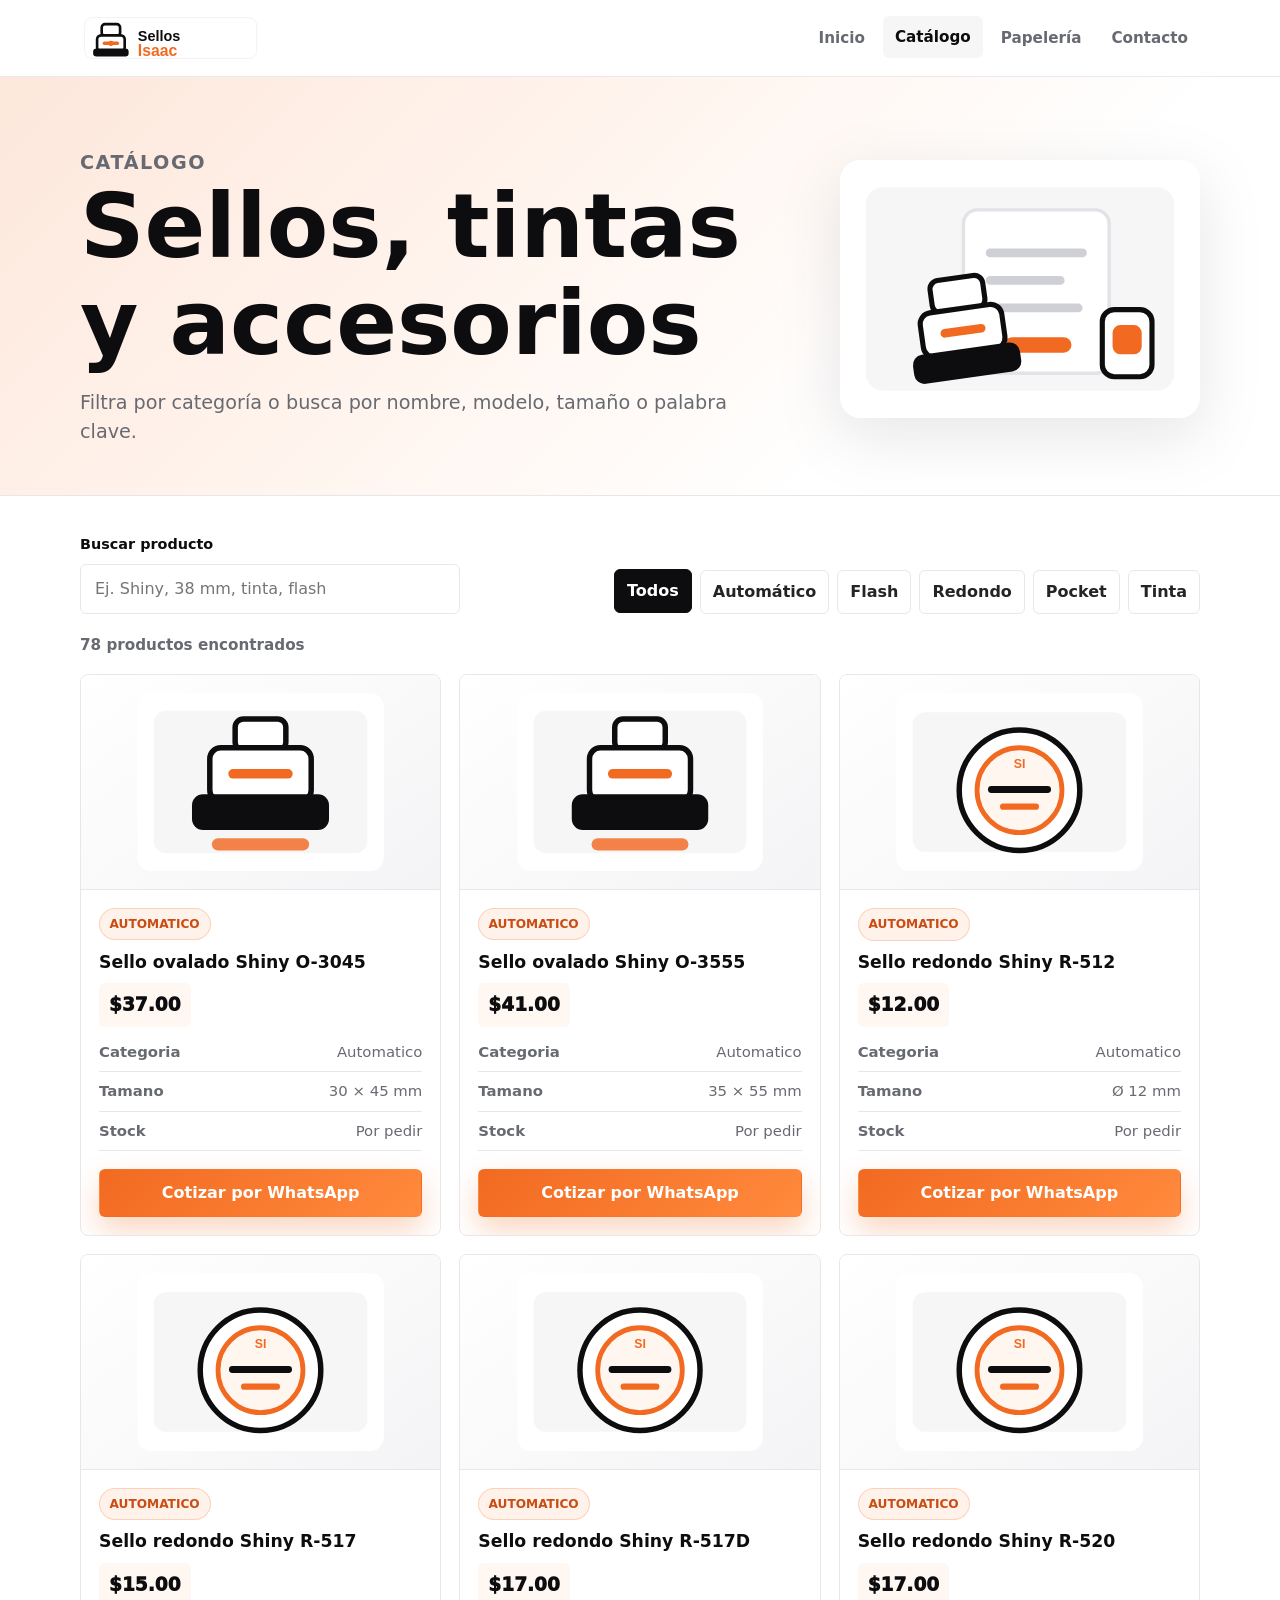
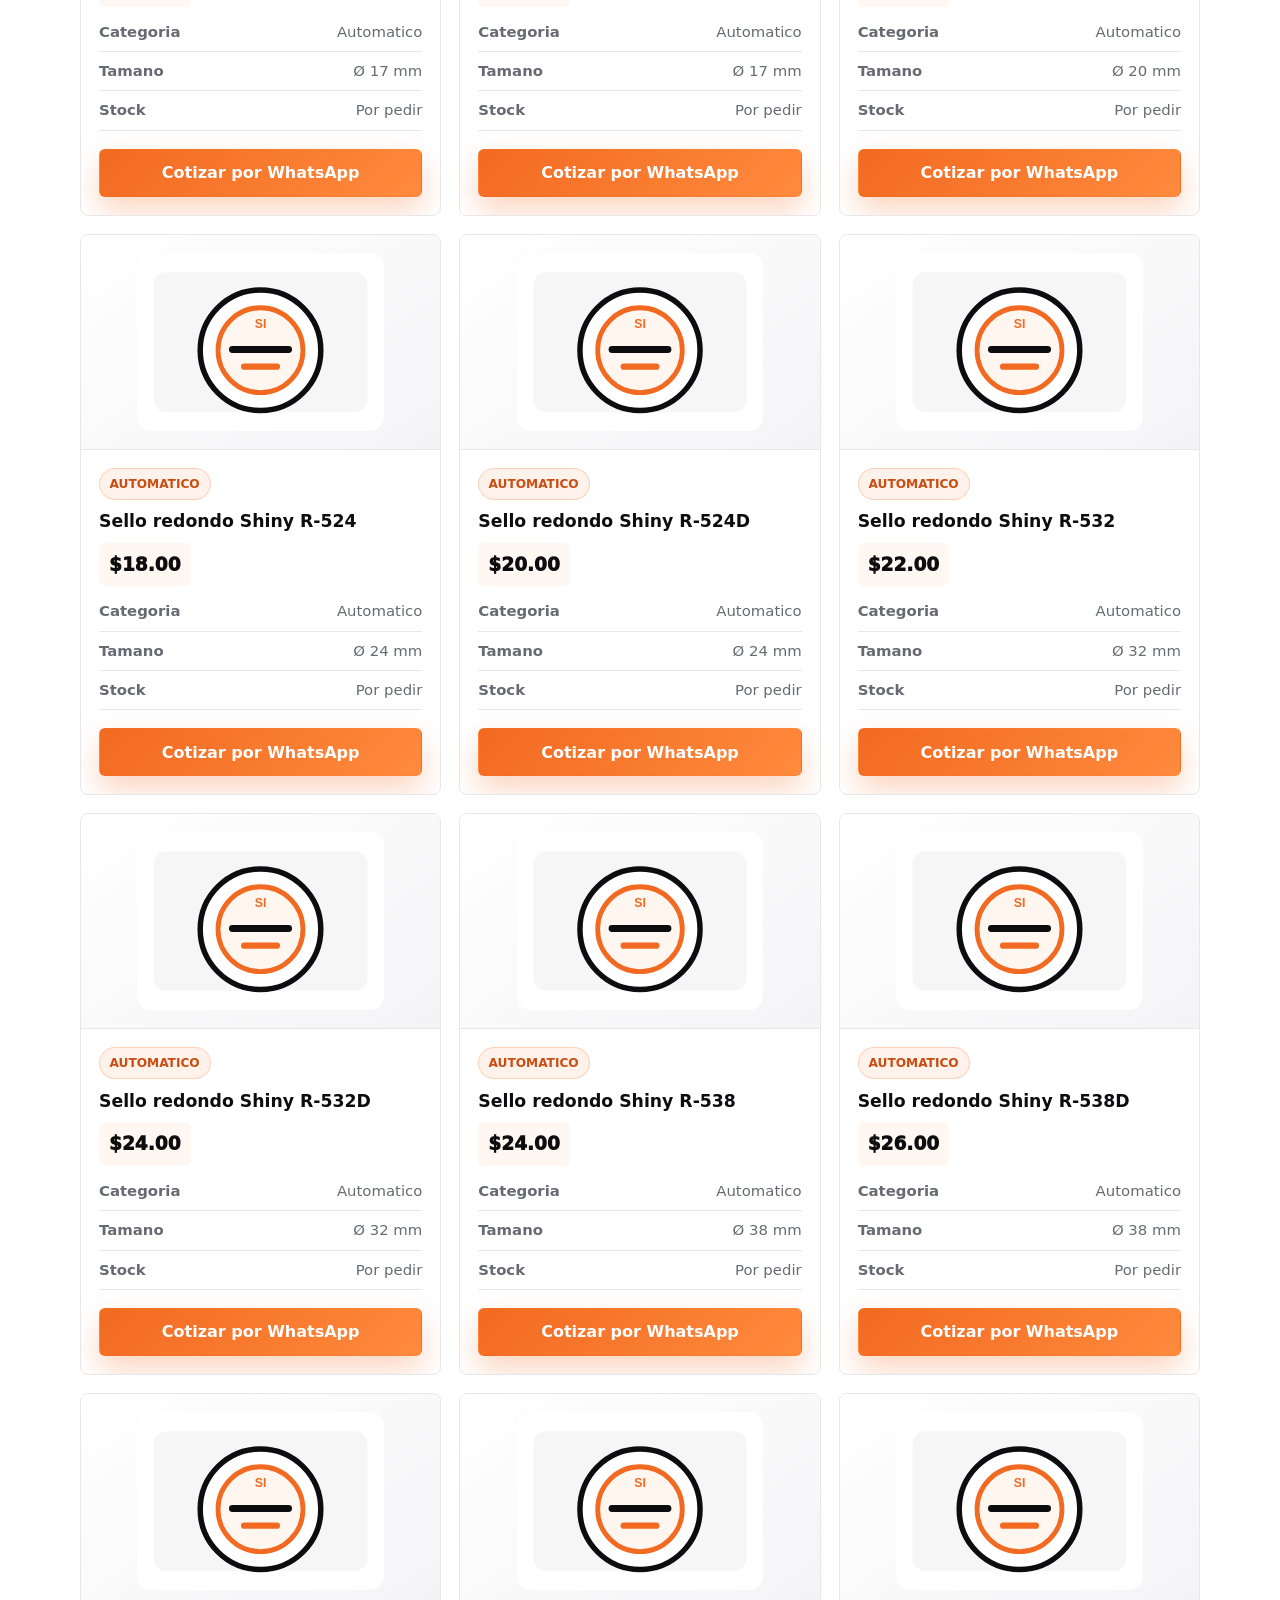
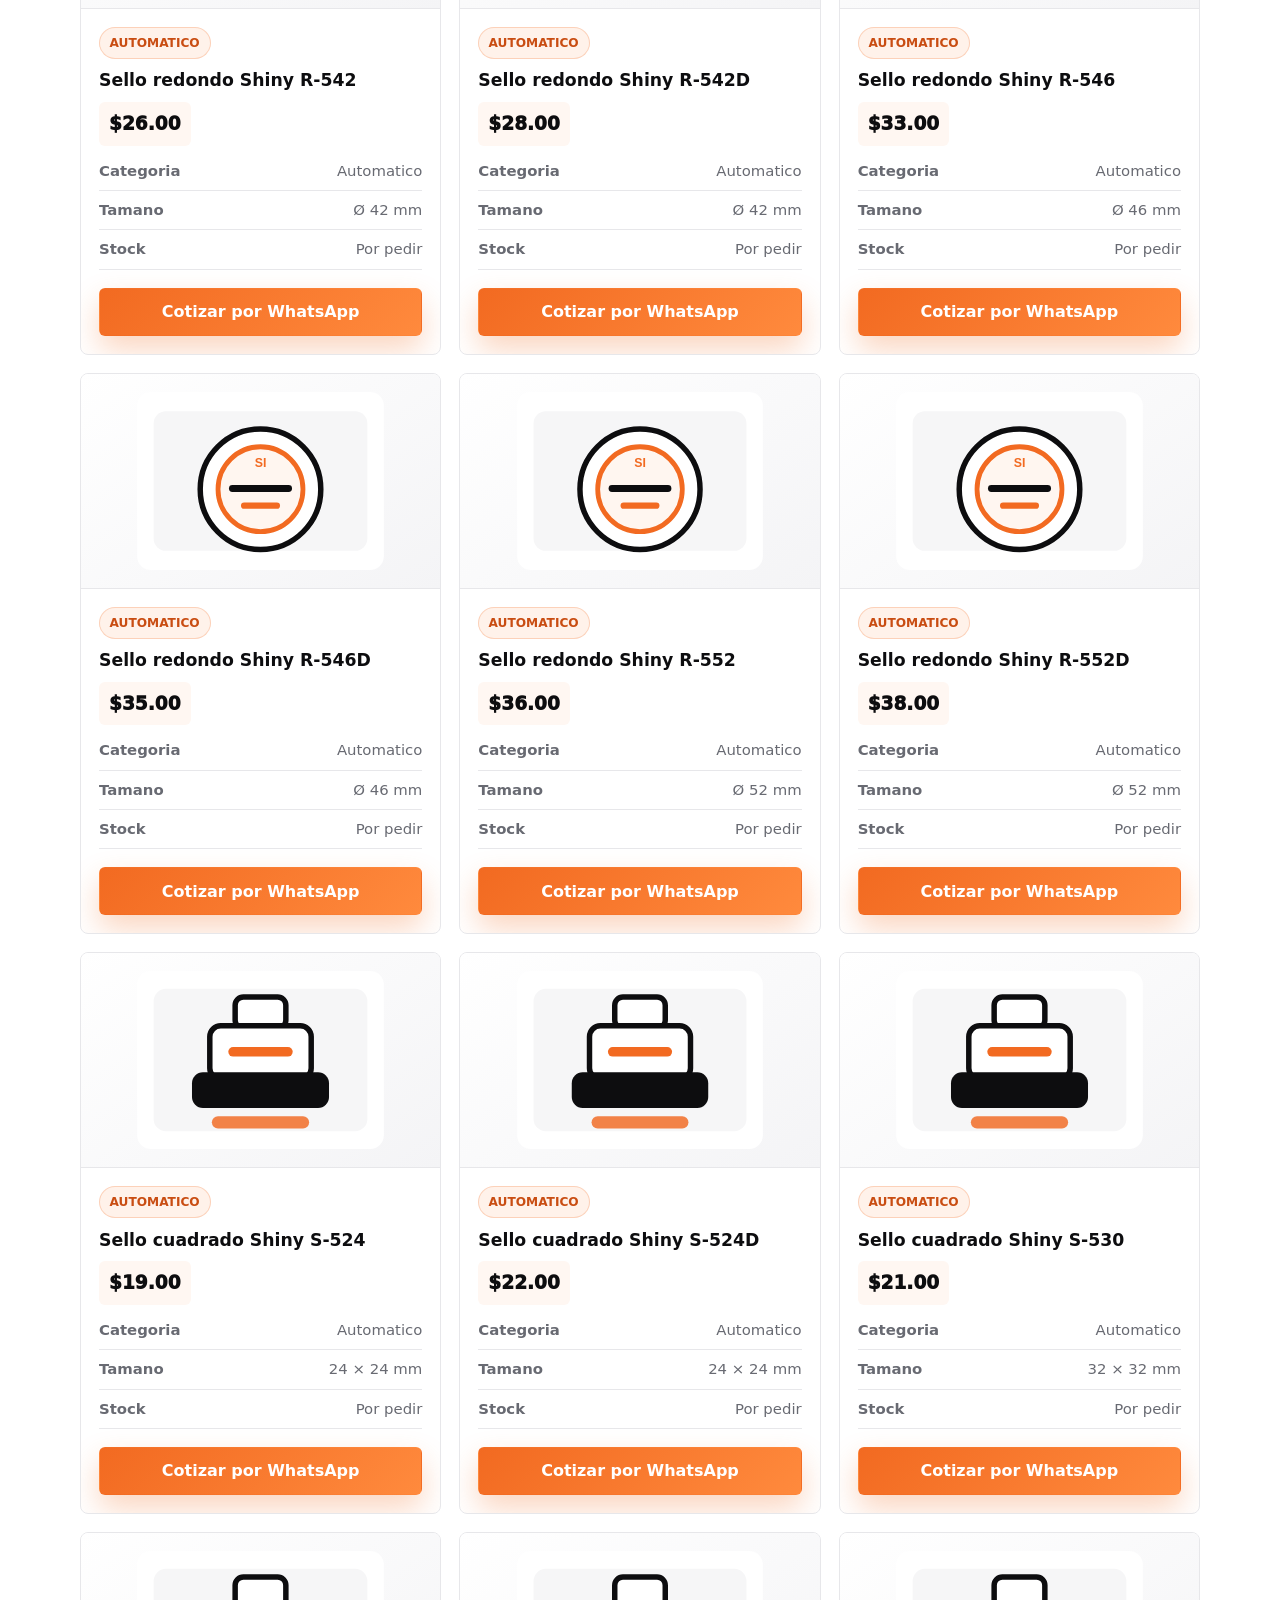
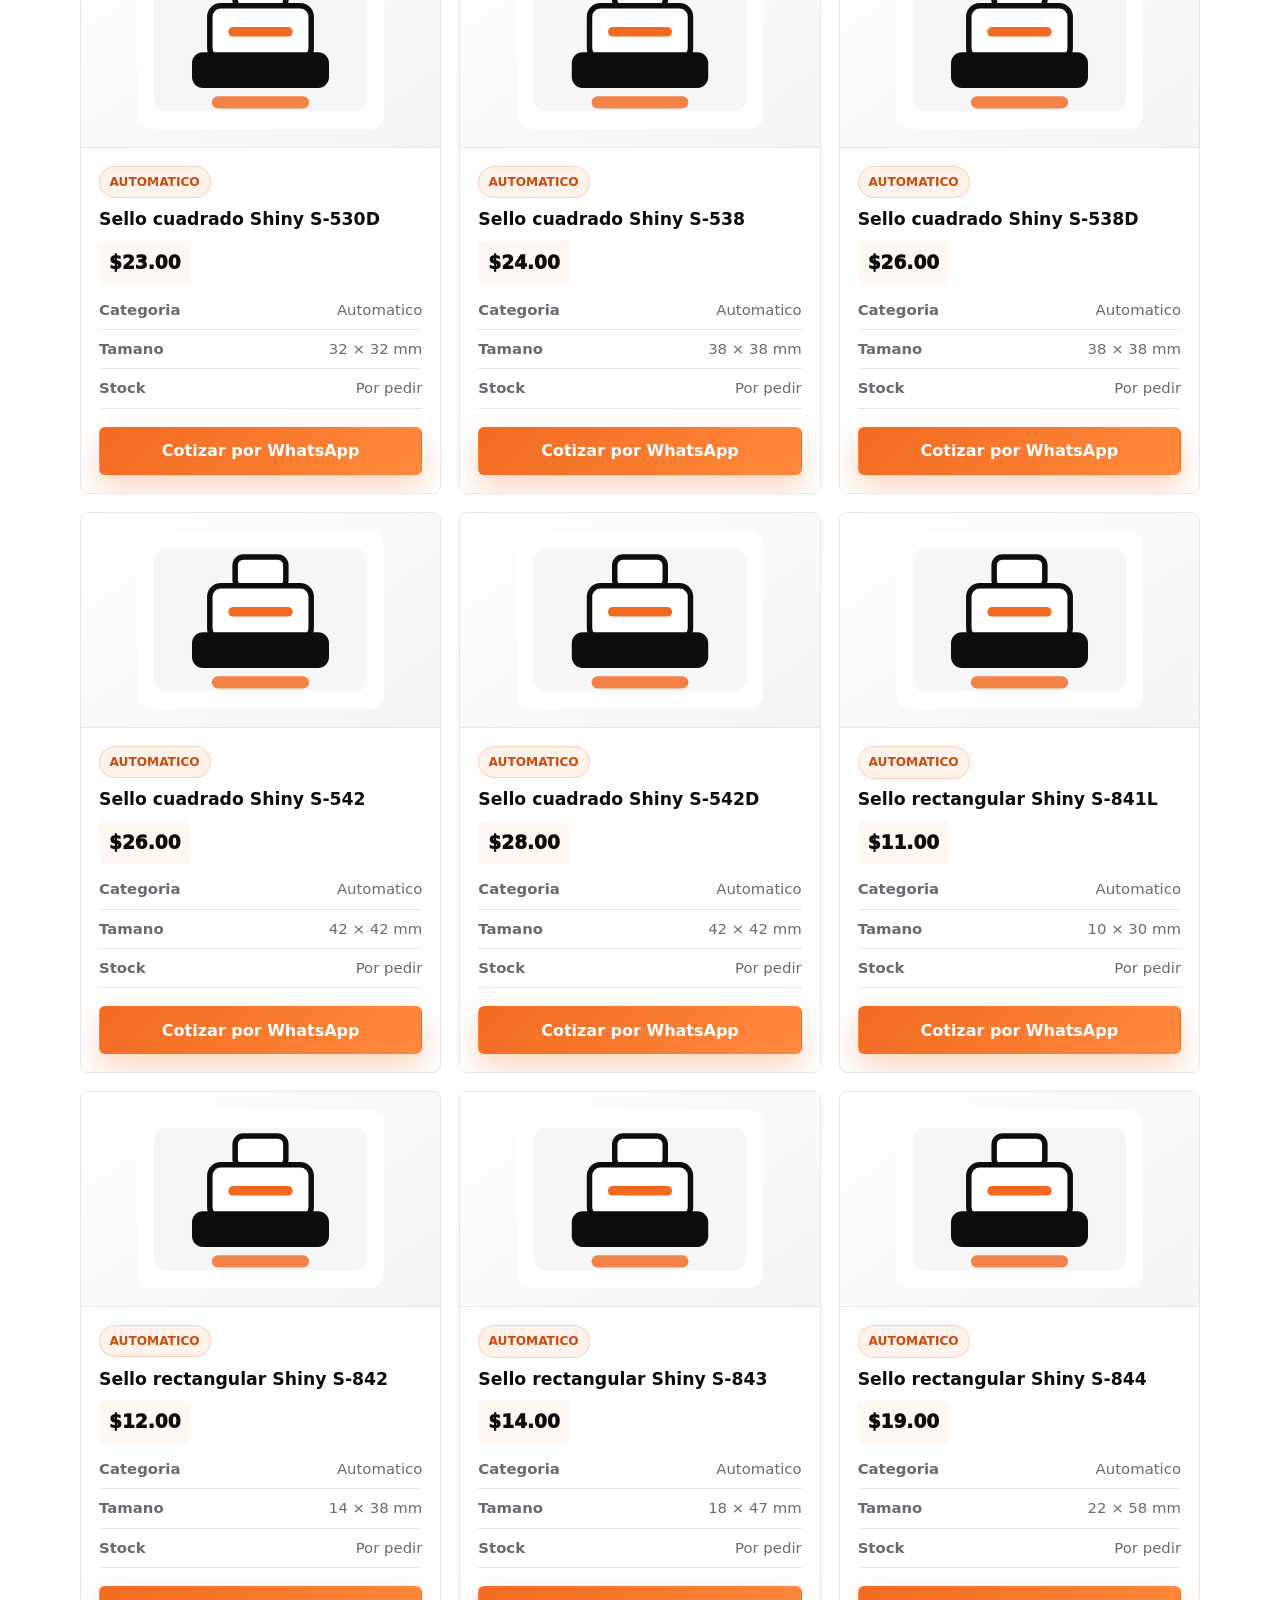
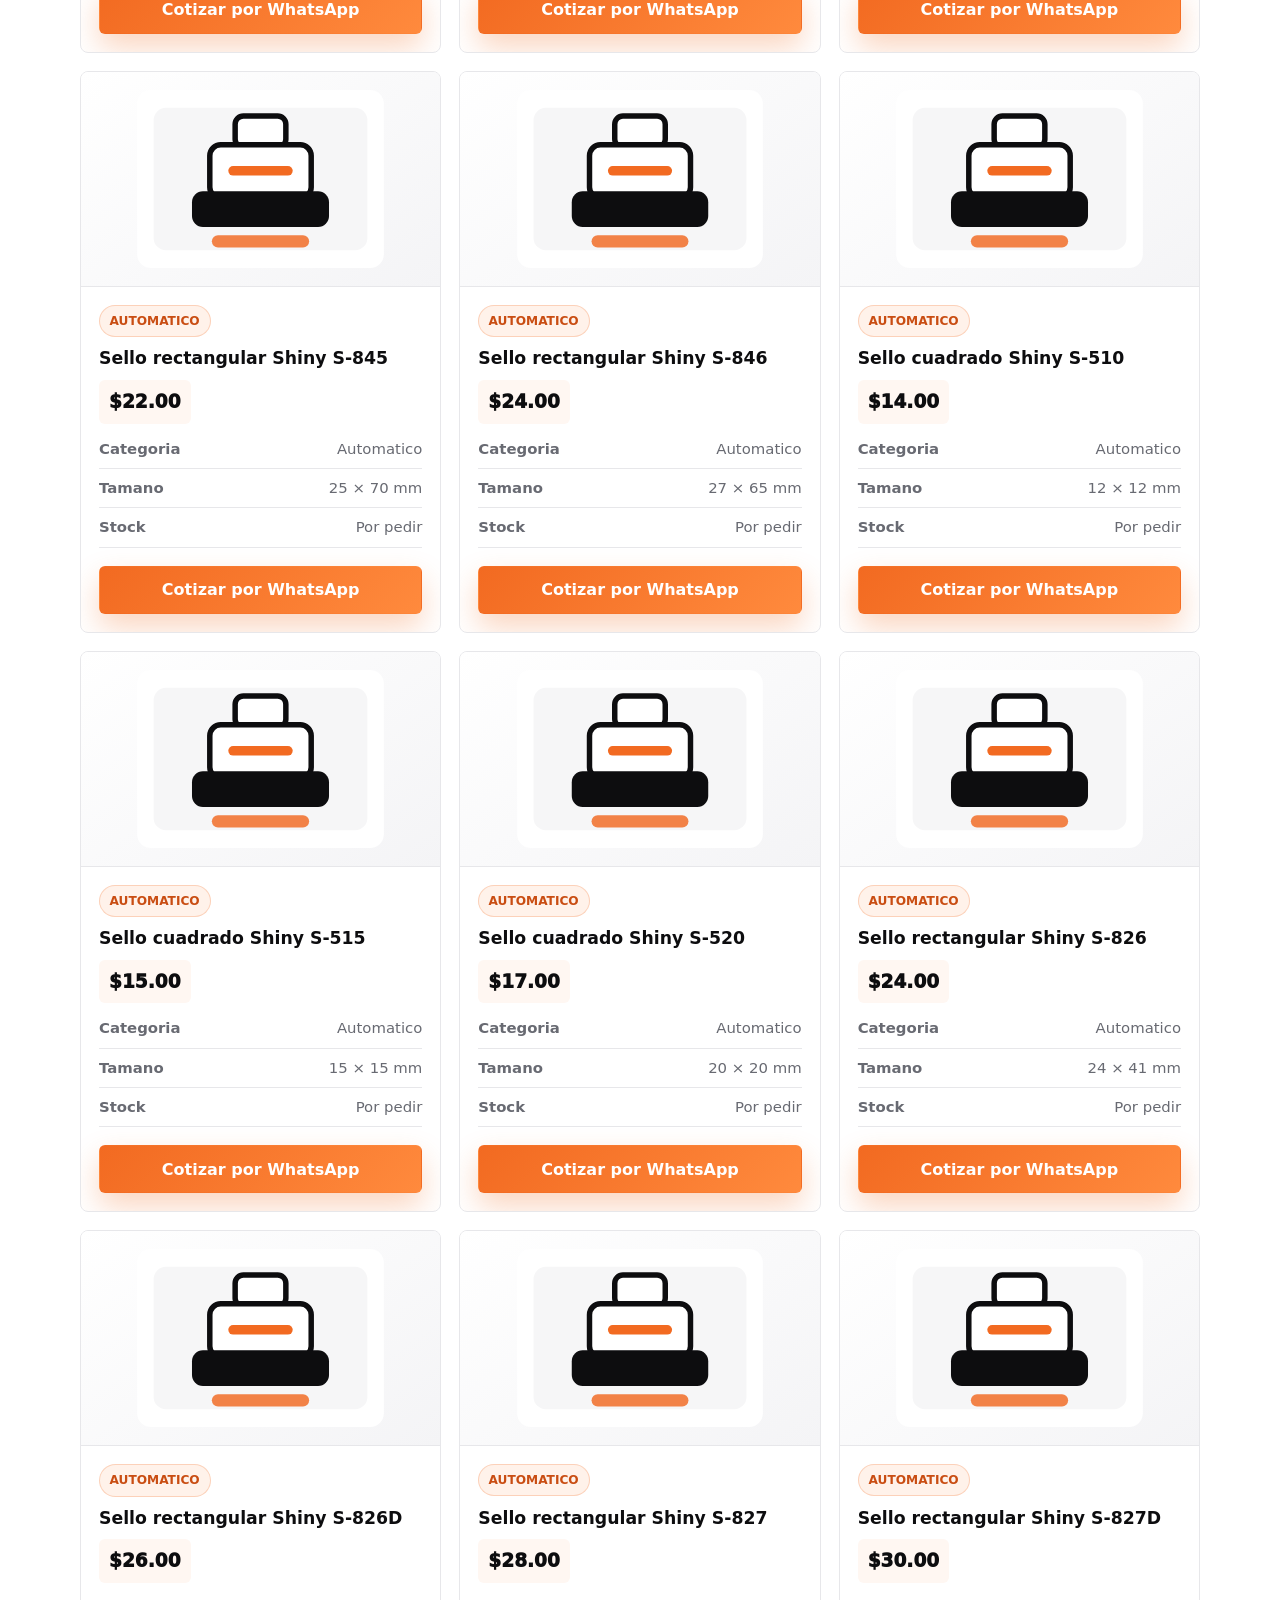
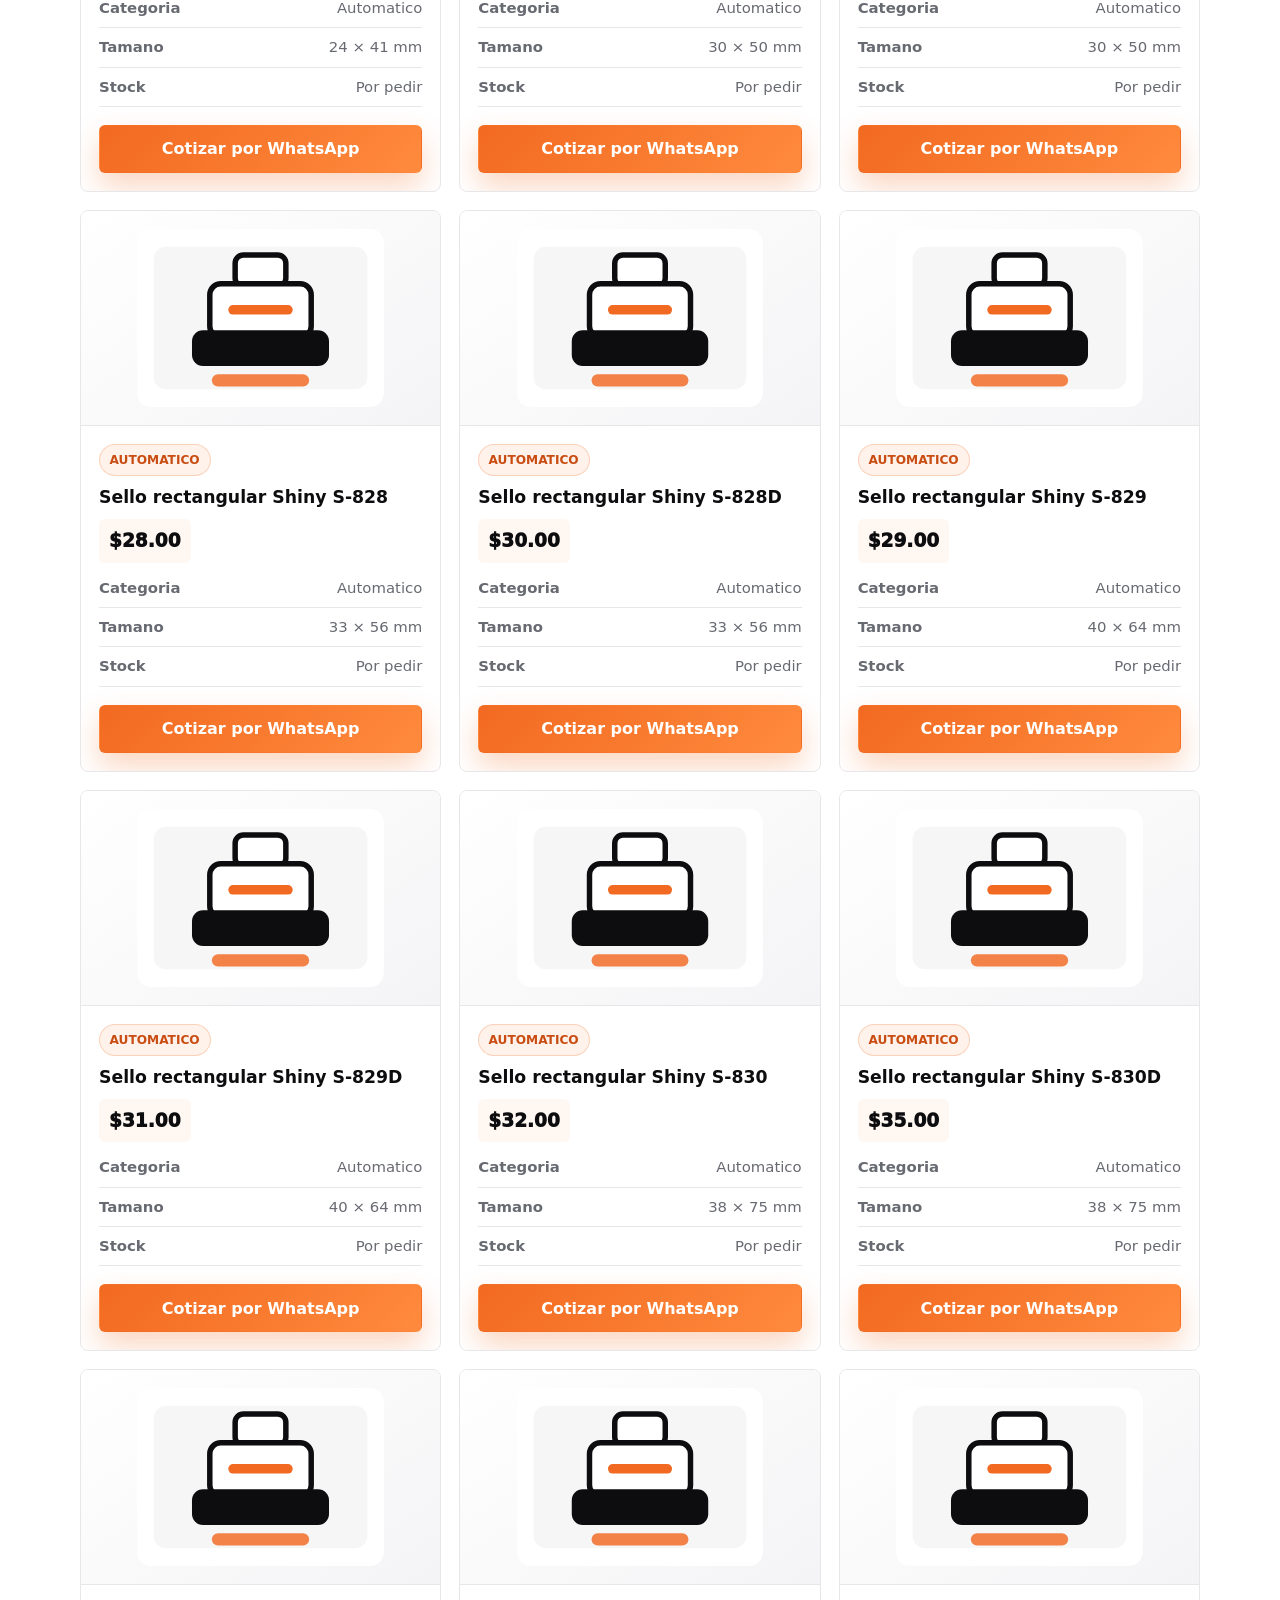
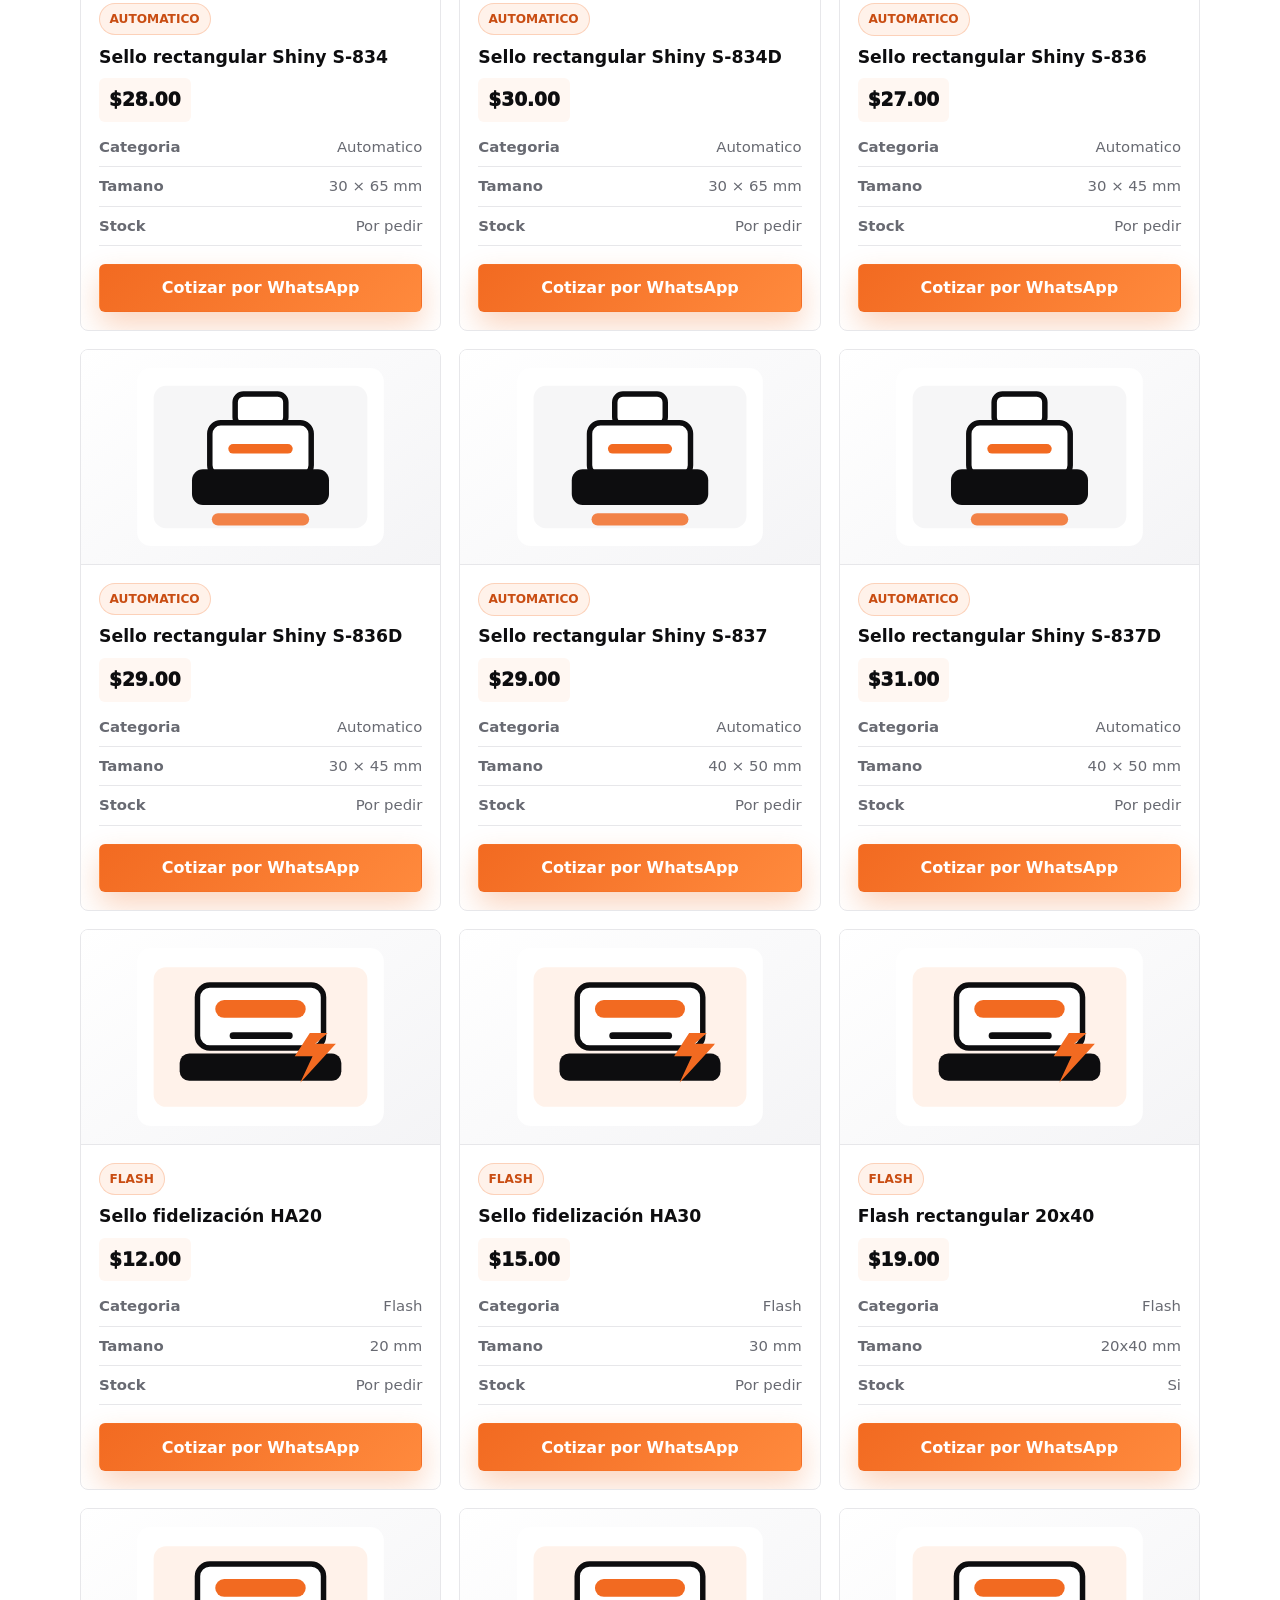
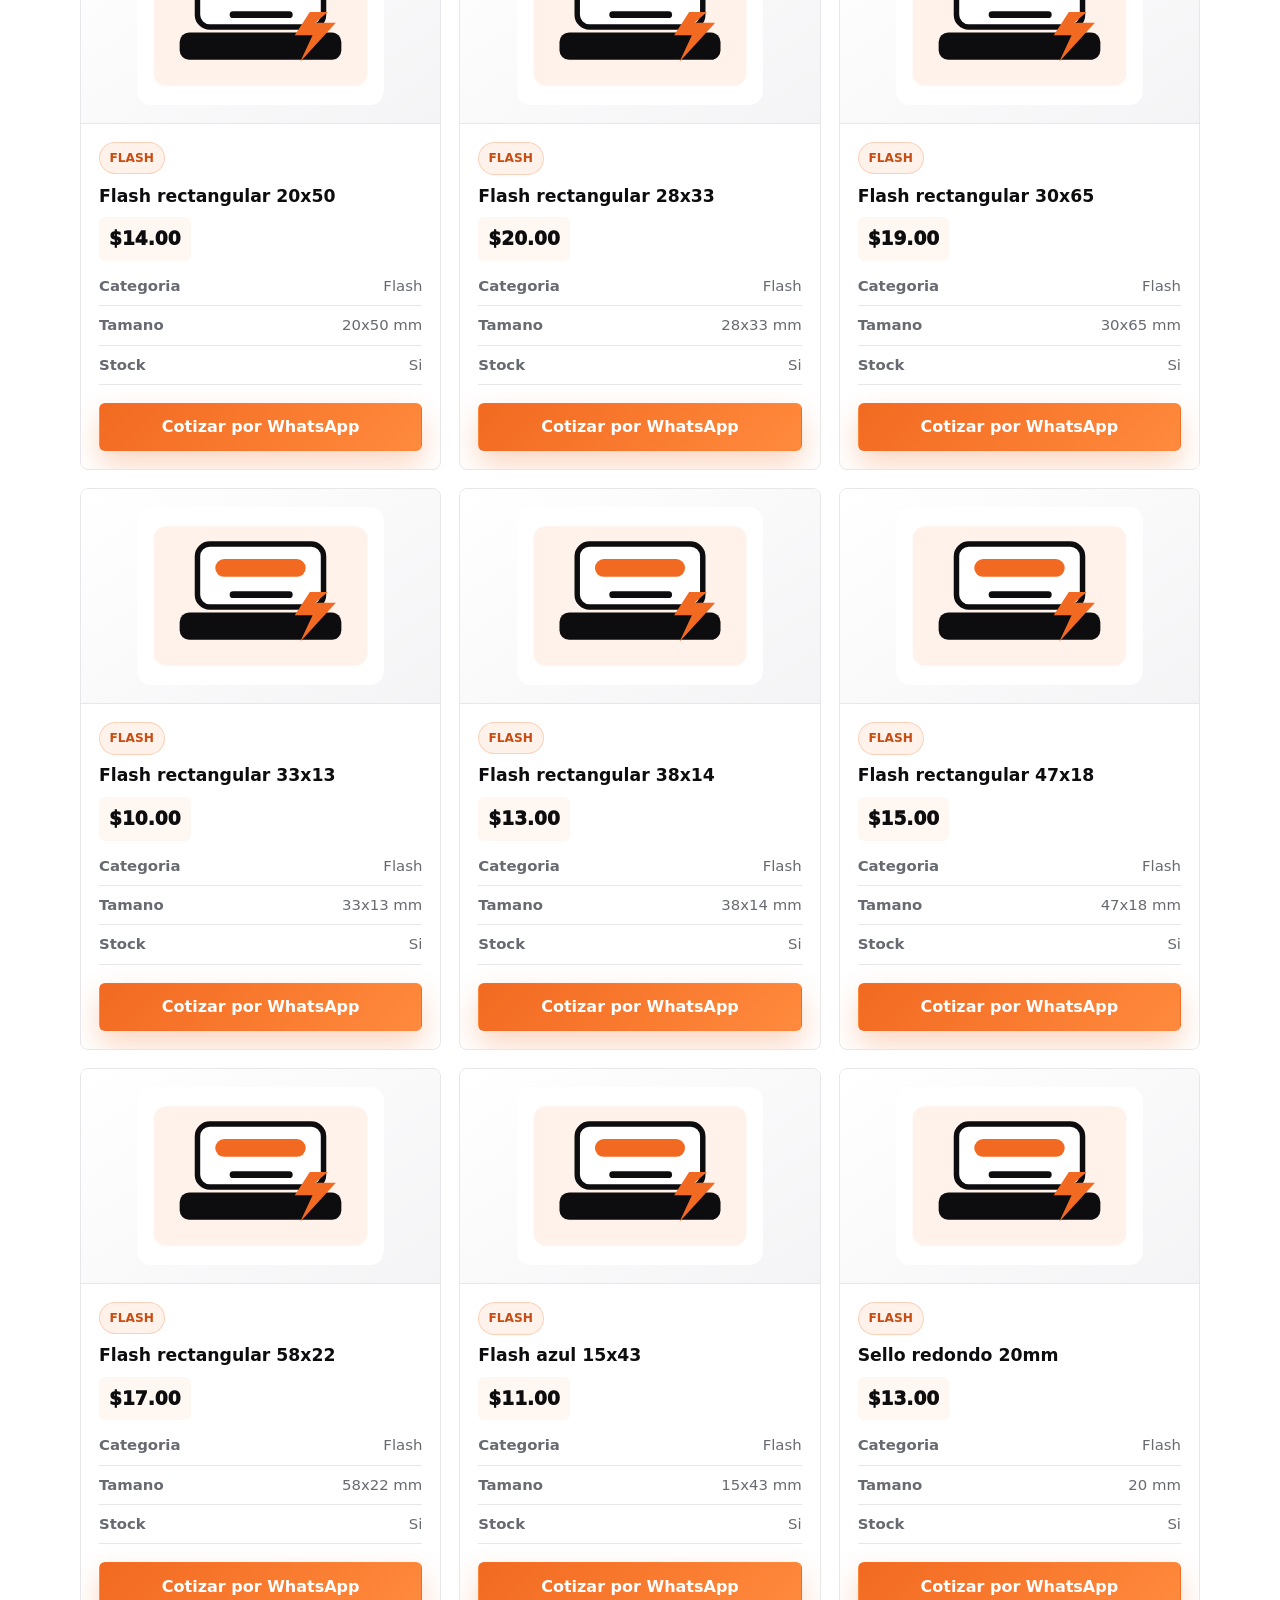
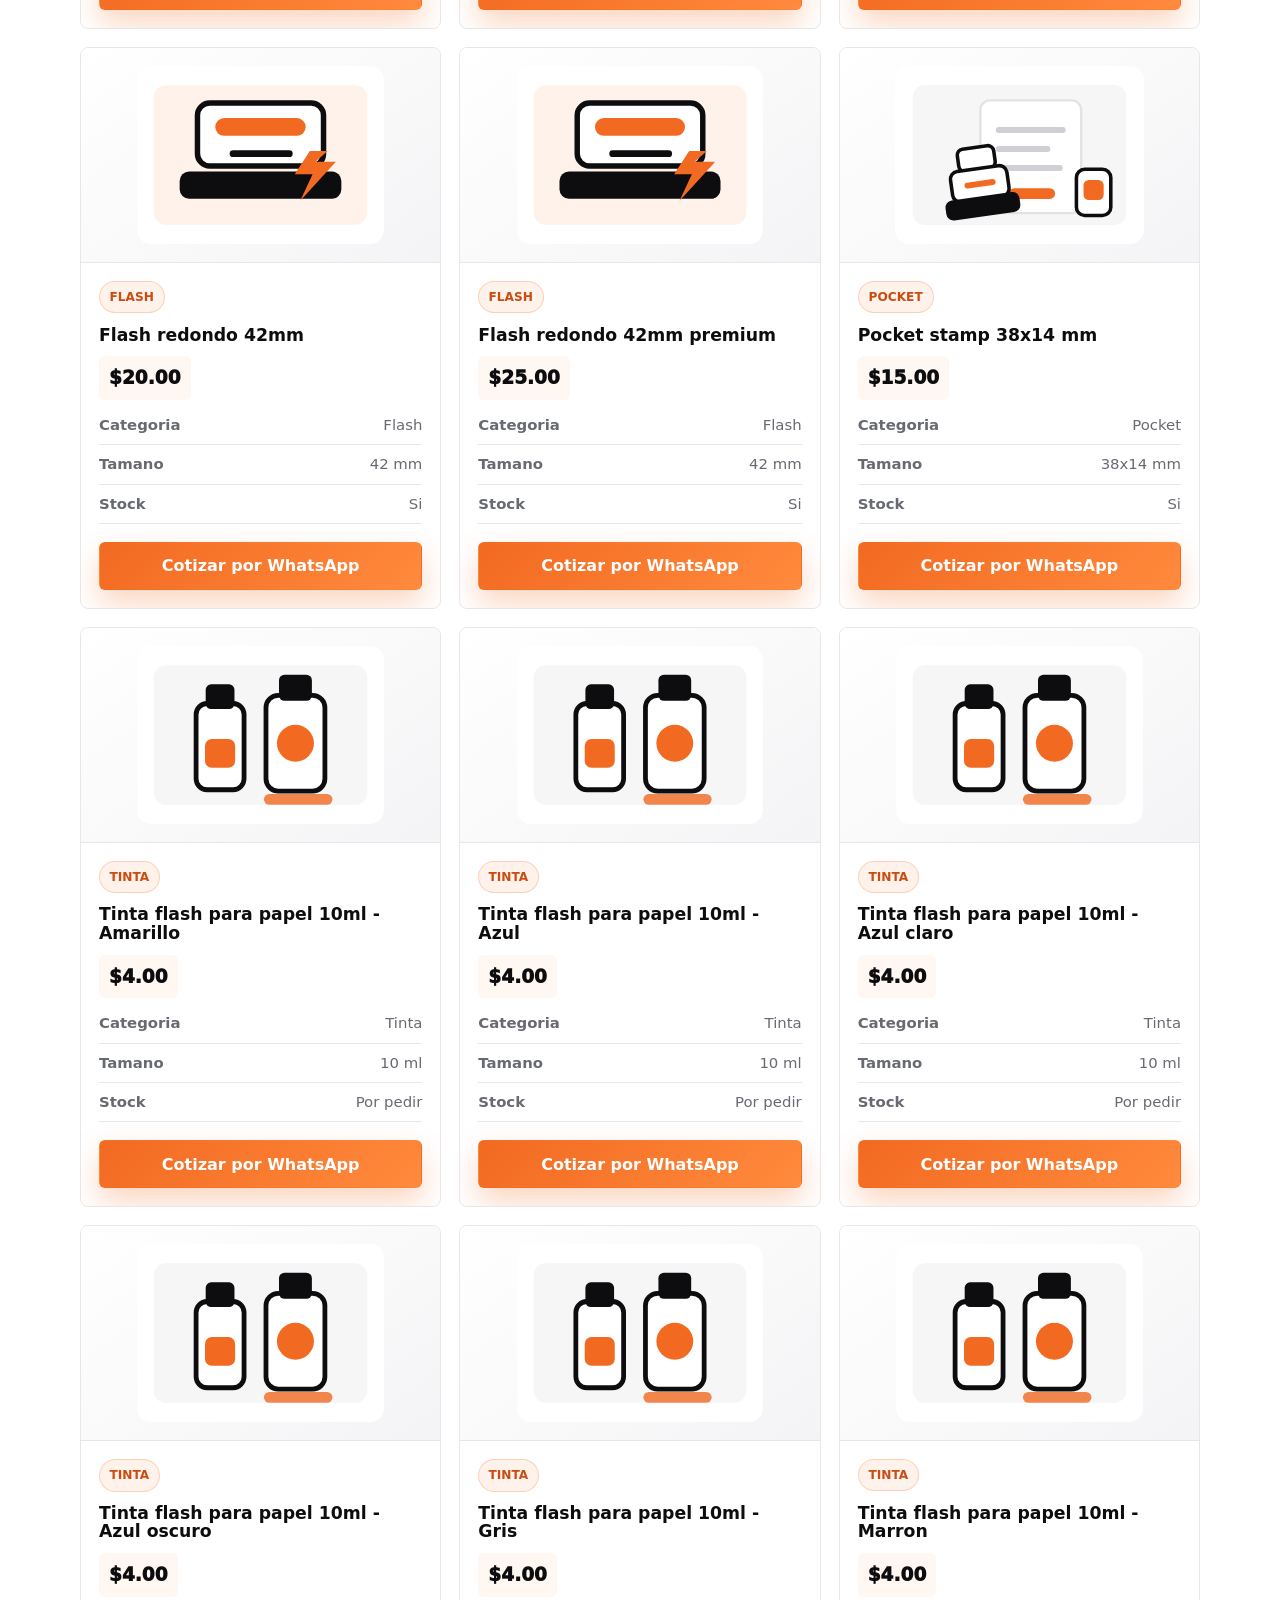
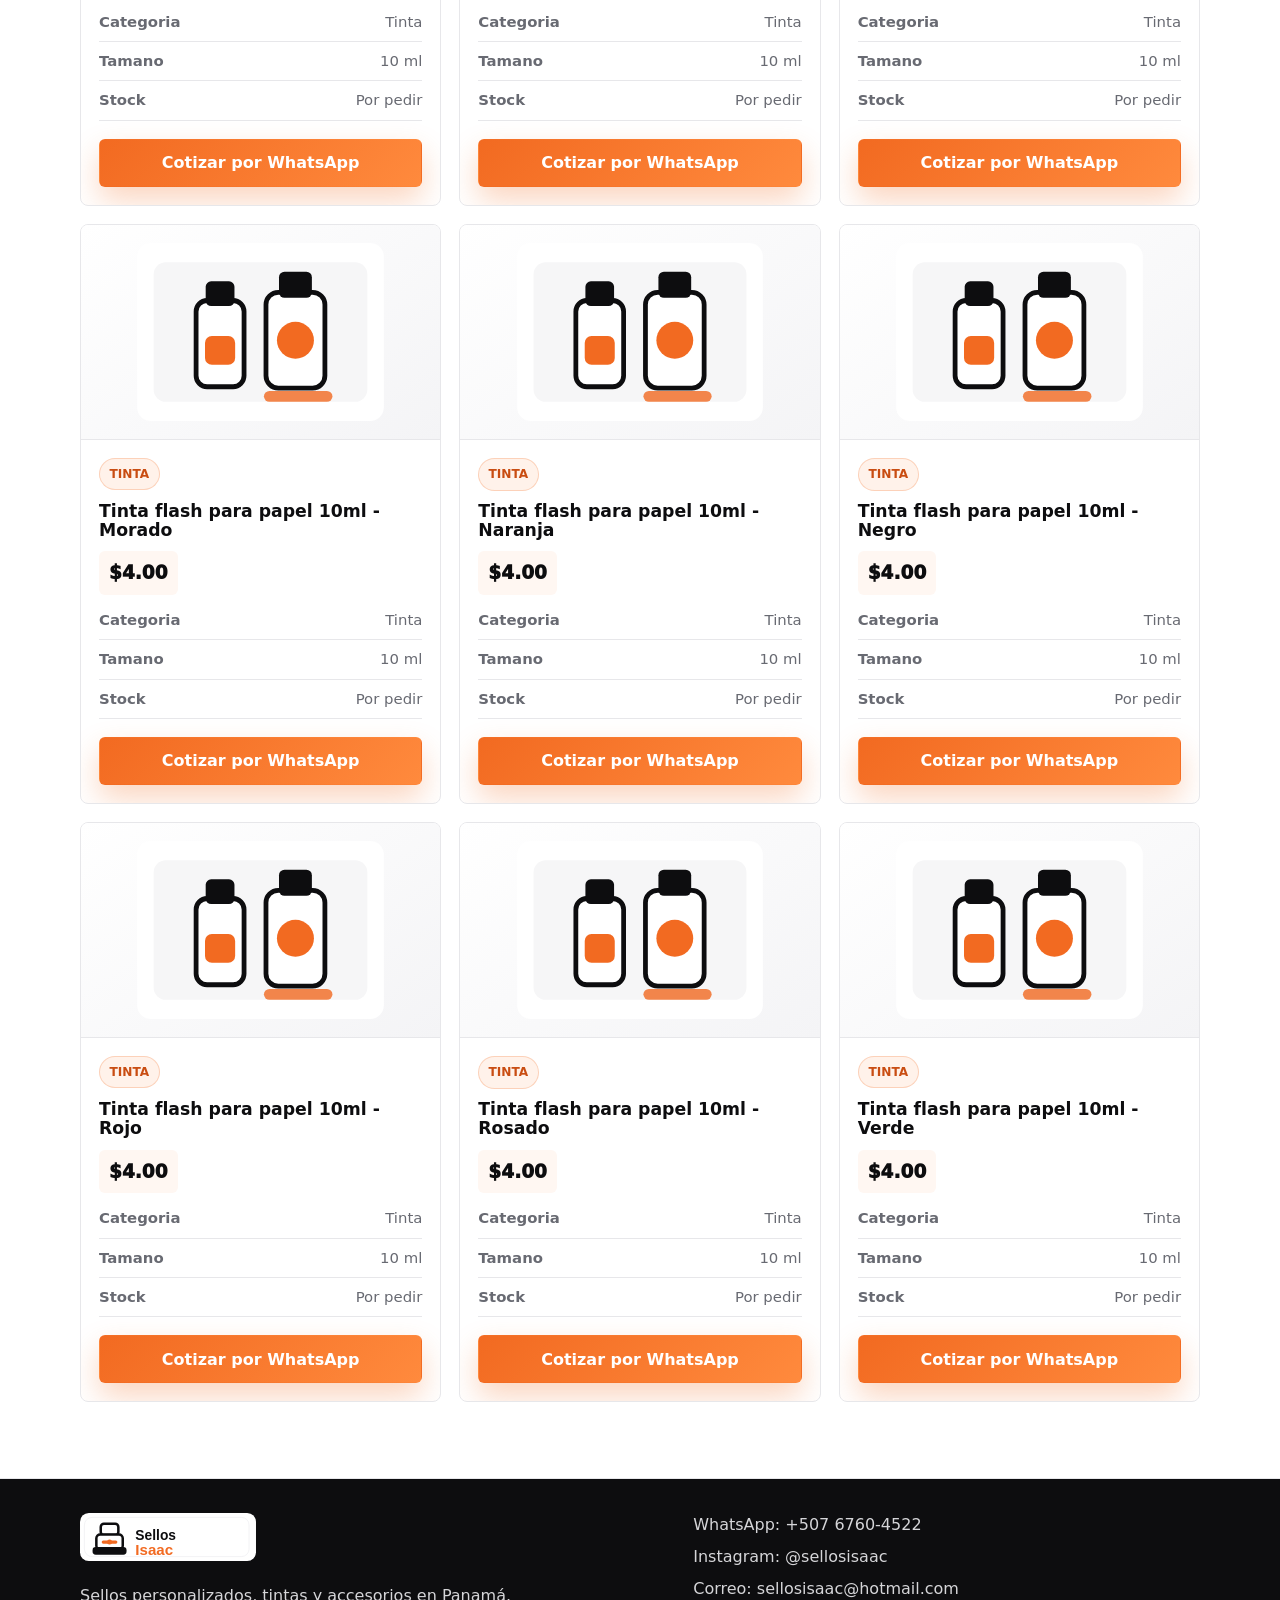
==== catalogo.html @ 394f5b18 "Agregar sección de papelería" ====
<!DOCTYPE html>
<html lang="es">
<head>
  <meta charset="UTF-8">
  <meta name="viewport" content="width=device-width, initial-scale=1.0">
  <meta name="description" content="Catalogo de Sellos Isaac con sellos automaticos, flash, redondos, pocket, tintas y accesorios.">
  <title>Cat&aacute;logo | Sellos Isaac</title>
  <link rel="stylesheet" href="css/styles.css">
</head>
<body>
  <header class="site-header">
    <div class="container header-content">
      <a class="brand" href="index.html" aria-label="Sellos Isaac inicio">
        <img class="brand-logo" src="assets/logo/sellos-isaac-logo.svg" alt="Sellos Isaac">
      </a>

      <nav class="main-nav" aria-label="Navegacion principal">
        <a href="index.html">Inicio</a>
        <a class="active" href="catalogo.html">Cat&aacute;logo</a>
        <a href="papeleria.html">Papeler&iacute;a</a>
        <a href="contacto.html">Contacto</a>
      </nav>
    </div>
  </header>

  <main>
    <section class="page-hero compact-hero">
      <div class="container page-hero-grid">
        <div>
          <p class="eyebrow">Cat&aacute;logo</p>
          <h1>Sellos, tintas y accesorios</h1>
          <p>Filtra por categor&iacute;a o busca por nombre, modelo, tama&ntilde;o o palabra clave.</p>
        </div>
        <img src="assets/img/oficina-sellos.svg" alt="" aria-hidden="true">
      </div>
    </section>

    <section class="section catalog-section">
      <div class="container">
        <div class="catalog-toolbar">
          <div class="search-wrap">
            <label for="buscador">Buscar producto</label>
            <input id="buscador" class="search-input" type="search" placeholder="Ej. Shiny, 38 mm, tinta, flash" data-buscador>
          </div>

          <div class="filter-group" aria-label="Filtros por categoria">
            <button class="filter-btn active" type="button" data-filtro="Todos">Todos</button>
            <button class="filter-btn" type="button" data-filtro="Automatico">Autom&aacute;tico</button>
            <button class="filter-btn" type="button" data-filtro="Flash">Flash</button>
            <button class="filter-btn" type="button" data-filtro="Redondo">Redondo</button>
            <button class="filter-btn" type="button" data-filtro="Pocket">Pocket</button>
            <button class="filter-btn" type="button" data-filtro="Tinta">Tinta</button>
          </div>
        </div>

        <div class="catalog-meta" aria-live="polite">
          <span data-total-productos>Cargando productos...</span>
        </div>

        <div class="product-grid" data-productos></div>
        <div class="catalog-message" data-catalogo-mensaje hidden></div>
      </div>
    </section>
  </main>

  <footer class="site-footer">
    <div class="container footer-grid">
      <div>
        <a class="brand footer-brand" href="index.html">
          <img class="brand-logo" src="assets/logo/sellos-isaac-logo.svg" alt="Sellos Isaac">
        </a>
        <p>Sellos personalizados, tintas y accesorios en Panam&aacute;.</p>
      </div>

      <address class="footer-contact">
        <a href="https://wa.me/50767604522" target="_blank" rel="noopener">WhatsApp: +507 6760-4522</a>
        <a href="https://www.instagram.com/sellosisaac/" target="_blank" rel="noopener">Instagram: @sellosisaac</a>
        <a href="mailto:sellosisaac@hotmail.com">Correo: sellosisaac@hotmail.com</a>
        <span>Horario: Lunes a viernes, 8:00 a.m. - 5:00 p.m. | S&aacute;bados, 8:00 a.m. - 12:00 p.m.</span>
        <span>Ubicaci&oacute;n: Ciudad de Panam&aacute;, Betania, Avenida Georgetown.</span>
      </address>
    </div>
  </footer>

  <script src="js/main.js"></script>
</body>
</html>
---- css/styles.css ----
:root {
  --color-black: #0d0d0f;
  --color-ink: #242428;
  --color-muted: #686a72;
  --color-line: #e7e7ea;
  --color-soft: #f6f6f7;
  --color-white: #ffffff;
  --color-orange: #f26a21;
  --color-orange-dark: #c94d12;
  --color-orange-soft: #fff2ea;
  --shadow-soft: 0 18px 44px rgba(13, 13, 15, 0.09);
  --shadow-card: 0 18px 34px rgba(13, 13, 15, 0.12);
  --radius: 8px;
  --container: 1120px;
}

/* Base */
* {
  box-sizing: border-box;
}

html {
  scroll-behavior: smooth;
}

body {
  margin: 0;
  color: var(--color-ink);
  background: var(--color-white);
  font-family: Inter, ui-sans-serif, system-ui, -apple-system, BlinkMacSystemFont, "Segoe UI", sans-serif;
  line-height: 1.5;
}

img {
  display: block;
  max-width: 100%;
}

a {
  color: inherit;
  text-decoration: none;
}

button,
input,
select,
textarea {
  font: inherit;
}

.container {
  width: min(100% - 32px, var(--container));
  margin-inline: auto;
}

/* Header */
.site-header {
  position: sticky;
  top: 0;
  z-index: 20;
  border-bottom: 1px solid rgba(231, 231, 234, 0.88);
  background: rgba(255, 255, 255, 0.94);
  backdrop-filter: blur(16px);
}

.header-content {
  display: flex;
  min-height: 76px;
  align-items: center;
  justify-content: space-between;
  gap: 22px;
}

.brand {
  display: inline-flex;
  align-items: center;
}

.brand-logo {
  width: 184px;
  height: auto;
}

.main-nav {
  display: flex;
  align-items: center;
  gap: 6px;
  color: var(--color-muted);
  font-size: 0.95rem;
  font-weight: 750;
}

.main-nav a {
  border-radius: 6px;
  padding: 10px 12px;
  transition: background-color 180ms ease, color 180ms ease, transform 180ms ease;
}

.main-nav a:hover,
.main-nav a.active {
  color: var(--color-black);
  background: var(--color-soft);
  transform: translateY(-1px);
}

/* Type and buttons */
.eyebrow {
  margin: 0 0 12px;
  color: var(--color-orange-dark);
  font-size: 0.78rem;
  font-weight: 900;
  letter-spacing: 0.08em;
  text-transform: uppercase;
}

h1,
h2,
h3,
p {
  overflow-wrap: anywhere;
}

h1,
h2,
h3 {
  margin: 0;
  color: var(--color-black);
  line-height: 1.08;
  letter-spacing: 0;
}

h1 {
  max-width: 760px;
  font-size: clamp(2.45rem, 7vw, 5.7rem);
}

h2 {
  font-size: clamp(1.8rem, 3.5vw, 3rem);
}

h3 {
  font-size: 1.12rem;
}

p {
  color: var(--color-muted);
}

.btn {
  display: inline-flex;
  min-height: 48px;
  align-items: center;
  justify-content: center;
  border: 1px solid transparent;
  border-radius: 6px;
  padding: 13px 18px;
  cursor: pointer;
  font-weight: 850;
  line-height: 1.1;
  text-align: center;
  transition: transform 180ms ease, box-shadow 180ms ease, background-color 180ms ease, border-color 180ms ease;
}

.btn:hover {
  transform: translateY(-2px);
}

.btn-primary {
  color: var(--color-white);
  background: var(--color-black);
  box-shadow: 0 12px 28px rgba(13, 13, 15, 0.16);
}

.btn-primary:hover {
  background: #000000;
  box-shadow: var(--shadow-card);
}

.btn-whatsapp {
  color: var(--color-white);
  background: linear-gradient(135deg, var(--color-orange), #ff8a3d);
  box-shadow: 0 14px 30px rgba(242, 106, 33, 0.28);
}

.btn-whatsapp:hover {
  background: linear-gradient(135deg, var(--color-orange-dark), var(--color-orange));
  box-shadow: 0 18px 38px rgba(242, 106, 33, 0.34);
}

.btn-full {
  width: 100%;
}

/* Hero */
.hero,
.page-hero {
  position: relative;
  overflow: hidden;
  background:
    linear-gradient(135deg, rgba(242, 106, 33, 0.16) 0%, rgba(255, 242, 234, 0.92) 36%, #ffffff 72%),
    var(--color-white);
}

.hero {
  border-bottom: 1px solid var(--color-line);
}

.hero-grid {
  display: grid;
  min-height: calc(100vh - 76px);
  grid-template-columns: minmax(0, 1.02fr) minmax(320px, 0.98fr);
  align-items: center;
  gap: clamp(32px, 6vw, 72px);
  padding: 68px 0 76px;
}

.hero-copy {
  max-width: 720px;
}

.hero-text,
.page-hero p,
.section-heading p,
.quote-steps-copy p,
.form-header p {
  max-width: 690px;
  margin: 18px 0 0;
  color: var(--color-muted);
  font-size: clamp(1rem, 2vw, 1.2rem);
}

.hero-actions {
  display: flex;
  flex-wrap: wrap;
  gap: 12px;
  margin-top: 32px;
}

.hero-trust {
  display: flex;
  flex-wrap: wrap;
  gap: 10px;
  margin-top: 24px;
}

.hero-trust span {
  border: 1px solid rgba(242, 106, 33, 0.22);
  border-radius: 6px;
  padding: 8px 10px;
  color: var(--color-ink);
  background: rgba(255, 255, 255, 0.76);
  font-size: 0.88rem;
  font-weight: 800;
}

.hero-visual {
  display: grid;
  min-height: 430px;
  place-items: center;
}

.hero-image {
  width: min(100%, 620px);
  filter: drop-shadow(0 22px 38px rgba(13, 13, 15, 0.13));
}

/* Sections */
.section {
  padding: 76px 0;
}

.section-muted {
  background: var(--color-soft);
}

.section-categories {
  background: linear-gradient(180deg, #ffffff, #fafafa);
}

.section-heading {
  max-width: 720px;
  margin: 0 auto 34px;
  text-align: center;
}

.section-heading.align-left {
  margin-inline: 0;
  text-align: left;
}

.category-grid,
.benefits-grid,
.steps-grid,
.service-grid,
.product-grid {
  display: grid;
  gap: 18px;
}

.category-grid {
  grid-template-columns: repeat(4, minmax(0, 1fr));
}

.category-card,
.benefit-item,
.step-card,
.service-card,
.product-card,
.contact-panel,
.quote-form {
  border: 1px solid var(--color-line);
  border-radius: var(--radius);
  background: var(--color-white);
}

.category-card {
  display: grid;
  min-height: 266px;
  align-content: start;
  padding: 20px;
  transition: transform 180ms ease, border-color 180ms ease, box-shadow 180ms ease;
}

.category-card:hover,
.benefit-item:hover,
.step-card:hover,
.service-card:hover,
.product-card:hover {
  border-color: rgba(242, 106, 33, 0.48);
  box-shadow: var(--shadow-soft);
  transform: translateY(-4px);
}

.category-card img {
  width: 100%;
  height: 136px;
  margin-bottom: 18px;
  object-fit: contain;
  border-radius: 8px;
  background: var(--color-soft);
}

.category-card p,
.benefit-item p,
.step-card p,
.product-card p,
.contact-panel p,
.site-footer p {
  color: var(--color-muted);
}

.benefits-layout {
  display: grid;
  grid-template-columns: minmax(260px, 0.72fr) minmax(0, 1.28fr);
  gap: 34px;
  align-items: start;
}

.benefits-grid {
  grid-template-columns: repeat(2, minmax(0, 1fr));
}

.benefit-item,
.step-card {
  padding: 22px;
  transition: transform 180ms ease, border-color 180ms ease, box-shadow 180ms ease;
}

.benefit-number {
  display: inline-grid;
  width: 38px;
  height: 38px;
  margin-bottom: 24px;
  place-items: center;
  border-radius: 8px;
  color: var(--color-orange-dark);
  background: var(--color-orange-soft);
  font-size: 0.82rem;
  font-weight: 900;
}

.quote-steps {
  display: grid;
  grid-template-columns: minmax(260px, 0.78fr) minmax(0, 1.22fr);
  gap: 34px;
  align-items: center;
}

.quote-steps-copy .btn {
  margin-top: 26px;
}

.section-paper-teaser {
  background: #ffffff;
}

.paper-teaser {
  display: grid;
  grid-template-columns: minmax(0, 0.92fr) minmax(240px, 0.58fr);
  gap: 28px;
  align-items: center;
  border: 1px solid rgba(242, 106, 33, 0.18);
  border-radius: var(--radius);
  padding: clamp(24px, 4vw, 42px);
  background:
    linear-gradient(135deg, rgba(242, 106, 33, 0.12), transparent 42%),
    var(--color-soft);
}

.paper-teaser p {
  max-width: 620px;
}

.paper-teaser .btn {
  margin-top: 22px;
}

.paper-teaser img {
  width: min(100%, 360px);
  justify-self: end;
  filter: drop-shadow(0 18px 30px rgba(13, 13, 15, 0.1));
}

.steps-grid {
  grid-template-columns: repeat(3, minmax(0, 1fr));
}

.step-card span {
  display: grid;
  width: 44px;
  height: 44px;
  margin-bottom: 26px;
  place-items: center;
  border-radius: 50%;
  color: var(--color-white);
  background: var(--color-black);
  font-weight: 900;
}

/* Page hero */
.page-hero {
  border-bottom: 1px solid var(--color-line);
}

.compact-hero .container {
  padding: 54px 0 48px;
}

.page-hero-grid {
  display: grid;
  grid-template-columns: minmax(0, 1fr) minmax(220px, 360px);
  gap: 28px;
  align-items: center;
}

.page-hero-grid img {
  width: 100%;
  filter: drop-shadow(0 18px 30px rgba(13, 13, 15, 0.1));
}

.page-hero-btn {
  margin-top: 24px;
}

/* Paper services */
.service-grid {
  grid-template-columns: repeat(4, minmax(0, 1fr));
}

.service-card {
  display: flex;
  min-height: 100%;
  flex-direction: column;
  overflow: hidden;
  transition: transform 180ms ease, border-color 180ms ease, box-shadow 180ms ease;
}

.service-card img {
  width: 100%;
  height: 170px;
  object-fit: contain;
  padding: 18px;
  border-bottom: 1px solid var(--color-line);
  background: linear-gradient(145deg, #ffffff, #f5f5f7);
}

.service-card-body {
  display: flex;
  flex: 1;
  flex-direction: column;
  padding: 18px;
}

.service-card-body p {
  margin-bottom: 20px;
}

.service-card .btn {
  margin-top: auto;
}

.options-layout {
  display: grid;
  grid-template-columns: minmax(260px, 0.85fr) minmax(0, 1.15fr);
  gap: 32px;
  align-items: start;
}

.options-list {
  display: grid;
  gap: 12px;
  margin: 0;
  padding: 0;
  list-style: none;
}

.options-list li {
  position: relative;
  border: 1px solid var(--color-line);
  border-radius: 6px;
  padding: 14px 16px 14px 46px;
  color: var(--color-ink);
  background: var(--color-white);
  font-weight: 800;
}

.options-list li::before {
  position: absolute;
  left: 16px;
  top: 50%;
  width: 14px;
  height: 14px;
  border-radius: 50%;
  background: var(--color-orange);
  content: "";
  transform: translateY(-50%);
  box-shadow: 0 0 0 5px rgba(242, 106, 33, 0.12);
}

/* Catalog */
.catalog-section {
  padding-top: 38px;
}

.catalog-toolbar {
  display: grid;
  grid-template-columns: minmax(240px, 380px) minmax(0, 1fr);
  align-items: end;
  gap: 18px;
  margin-bottom: 20px;
}

.search-wrap label,
.form-row label {
  display: block;
  margin-bottom: 8px;
  color: var(--color-black);
  font-size: 0.9rem;
  font-weight: 850;
}

.search-input,
.form-row input,
.form-row select,
.form-row textarea {
  width: 100%;
  border: 1px solid var(--color-line);
  border-radius: 6px;
  color: var(--color-ink);
  background: var(--color-white);
  outline: none;
  transition: border-color 160ms ease, box-shadow 160ms ease;
}

.search-input {
  min-height: 50px;
  padding: 0 14px;
}

.form-row input,
.form-row select,
.form-row textarea {
  padding: 13px 14px;
}

.form-row textarea {
  min-height: 132px;
  resize: vertical;
}

.search-input:focus,
.form-row input:focus,
.form-row select:focus,
.form-row textarea:focus {
  border-color: var(--color-orange);
  box-shadow: 0 0 0 4px rgba(242, 106, 33, 0.12);
}

.filter-group {
  display: flex;
  flex-wrap: wrap;
  justify-content: flex-end;
  gap: 8px;
}

.filter-btn {
  min-height: 42px;
  border: 1px solid var(--color-line);
  border-radius: 6px;
  padding: 9px 12px;
  color: var(--color-ink);
  background: var(--color-white);
  cursor: pointer;
  font-weight: 800;
  transition: transform 180ms ease, background-color 180ms ease, border-color 180ms ease;
}

.filter-btn:hover,
.filter-btn.active {
  color: var(--color-white);
  border-color: var(--color-black);
  background: var(--color-black);
  transform: translateY(-1px);
}

.catalog-meta {
  margin: 0 0 18px;
  color: var(--color-muted);
  font-size: 0.95rem;
  font-weight: 700;
}

.product-grid {
  grid-template-columns: repeat(3, minmax(0, 1fr));
}

.product-card {
  display: flex;
  min-height: 100%;
  flex-direction: column;
  overflow: hidden;
  transition: transform 180ms ease, border-color 180ms ease, box-shadow 180ms ease;
}

.product-media {
  display: grid;
  min-height: 204px;
  place-items: center;
  border-bottom: 1px solid var(--color-line);
  background: linear-gradient(145deg, #ffffff, #f4f4f6);
}

.product-media img {
  width: 100%;
  height: 214px;
  object-fit: contain;
  padding: 18px;
}

.product-body {
  display: flex;
  flex: 1;
  flex-direction: column;
  padding: 18px;
}

.product-category {
  width: fit-content;
  margin-bottom: 12px;
  border: 1px solid rgba(242, 106, 33, 0.24);
  border-radius: 999px;
  padding: 6px 10px;
  color: var(--color-orange-dark);
  background: var(--color-orange-soft);
  font-size: 0.76rem;
  font-weight: 900;
  text-transform: uppercase;
}

.product-title {
  margin-bottom: 12px;
  font-size: 1.08rem;
}

.product-price {
  display: inline-flex;
  width: fit-content;
  margin-bottom: 14px;
  border-radius: 6px;
  padding: 8px 10px;
  color: var(--color-black);
  background: #fff7f2;
  font-size: 1.16rem;
  font-weight: 950;
}

.product-details {
  display: grid;
  gap: 8px;
  margin: 0 0 18px;
  color: var(--color-muted);
  font-size: 0.93rem;
}

.product-details div {
  display: flex;
  justify-content: space-between;
  gap: 16px;
  border-bottom: 1px solid var(--color-line);
  padding-bottom: 8px;
}

.product-details dt {
  font-weight: 850;
}

.product-details dd {
  margin: 0;
  text-align: right;
}

.product-card .btn {
  margin-top: auto;
}

.catalog-message {
  border: 1px dashed var(--color-line);
  border-radius: var(--radius);
  padding: 22px;
  color: var(--color-muted);
  background: var(--color-soft);
}

/* Contact */
.contact-grid {
  display: grid;
  grid-template-columns: minmax(280px, 0.92fr) minmax(300px, 1.08fr);
  gap: 24px;
  align-items: start;
}

.contact-panel,
.quote-form {
  padding: clamp(22px, 4vw, 34px);
}

.contact-panel {
  box-shadow: var(--shadow-soft);
}

.contact-logo {
  width: 190px;
  margin-bottom: 24px;
}

.contact-whatsapp {
  margin: 12px 0 22px;
}

.contact-list {
  display: grid;
  gap: 10px;
}

.contact-item {
  display: grid;
  gap: 4px;
  border: 1px solid var(--color-line);
  border-radius: 6px;
  padding: 14px;
  background: var(--color-soft);
  transition: transform 180ms ease, border-color 180ms ease, background-color 180ms ease;
}

.contact-item:hover {
  border-color: rgba(242, 106, 33, 0.42);
  background: #ffffff;
  transform: translateY(-2px);
}

.contact-item span {
  color: var(--color-muted);
  font-size: 0.82rem;
  font-weight: 850;
  text-transform: uppercase;
}

.contact-item strong {
  color: var(--color-black);
  overflow-wrap: anywhere;
}

.quote-form {
  display: grid;
  gap: 16px;
  box-shadow: var(--shadow-soft);
}

.form-header {
  margin-bottom: 8px;
}

.form-header h2 {
  font-size: clamp(1.55rem, 3vw, 2.4rem);
}

/* Footer */
.site-footer {
  border-top: 1px solid var(--color-line);
  padding: 34px 0;
  background: var(--color-black);
  color: var(--color-white);
}

.footer-grid {
  display: grid;
  grid-template-columns: minmax(0, 1fr) minmax(260px, 0.86fr);
  gap: 24px;
  align-items: start;
}

.footer-brand .brand-logo {
  width: 176px;
}

.site-footer p {
  margin-bottom: 0;
  color: #d5d5d8;
}

.footer-contact {
  display: grid;
  gap: 8px;
  color: #d5d5d8;
  font-style: normal;
}

.footer-contact a:hover {
  color: var(--color-orange);
}

/* Motion */
@media (prefers-reduced-motion: no-preference) {
  .hero,
  .page-hero,
  .section {
    animation: fade-up 520ms ease both;
  }

  .category-card,
  .benefit-item,
  .step-card,
  .product-card,
  .contact-panel,
  .quote-form {
    animation: fade-up 560ms ease both;
  }
}

@keyframes fade-up {
  from {
    opacity: 0;
    transform: translateY(12px);
  }
  to {
    opacity: 1;
    transform: translateY(0);
  }
}

/* Responsive */
@media (max-width: 980px) {
  .hero-grid,
  .catalog-toolbar,
  .contact-grid,
  .footer-grid,
  .benefits-layout,
  .quote-steps,
  .paper-teaser,
  .options-layout,
  .page-hero-grid {
    grid-template-columns: 1fr;
  }

  .hero-grid {
    min-height: auto;
    padding-top: 50px;
  }

  .filter-group {
    justify-content: flex-start;
  }

  .category-grid,
  .service-grid,
  .product-grid {
    grid-template-columns: repeat(2, minmax(0, 1fr));
  }

  .steps-grid,
  .benefits-grid {
    grid-template-columns: repeat(2, minmax(0, 1fr));
  }

  .page-hero-grid img {
    max-width: 360px;
  }

  .paper-teaser img {
    justify-self: start;
  }
}

@media (max-width: 640px) {
  .container {
    width: min(100% - 24px, var(--container));
  }

  .header-content {
    min-height: auto;
    flex-direction: column;
    align-items: stretch;
    padding: 14px 0;
  }

  .brand-logo {
    width: 168px;
  }

  .main-nav {
    width: 100%;
    justify-content: space-between;
  }

  .main-nav a {
    flex: 1;
    padding-inline: 8px;
    text-align: center;
  }

  .hero-grid {
    gap: 24px;
    padding-bottom: 52px;
  }

  .hero-visual {
    min-height: 260px;
  }

  .hero-actions,
  .hero-actions .btn {
    width: 100%;
  }

  .hero-trust {
    display: grid;
  }

  .category-grid,
  .benefits-grid,
  .steps-grid,
  .service-grid,
  .product-grid {
    grid-template-columns: 1fr;
  }

  .section {
    padding: 56px 0;
  }

  .compact-hero .container {
    padding: 42px 0 38px;
  }

  .page-hero-grid img {
    max-width: 290px;
  }

  .product-details div {
    align-items: start;
    flex-direction: column;
    gap: 3px;
  }

  .product-details dd {
    text-align: left;
  }
}
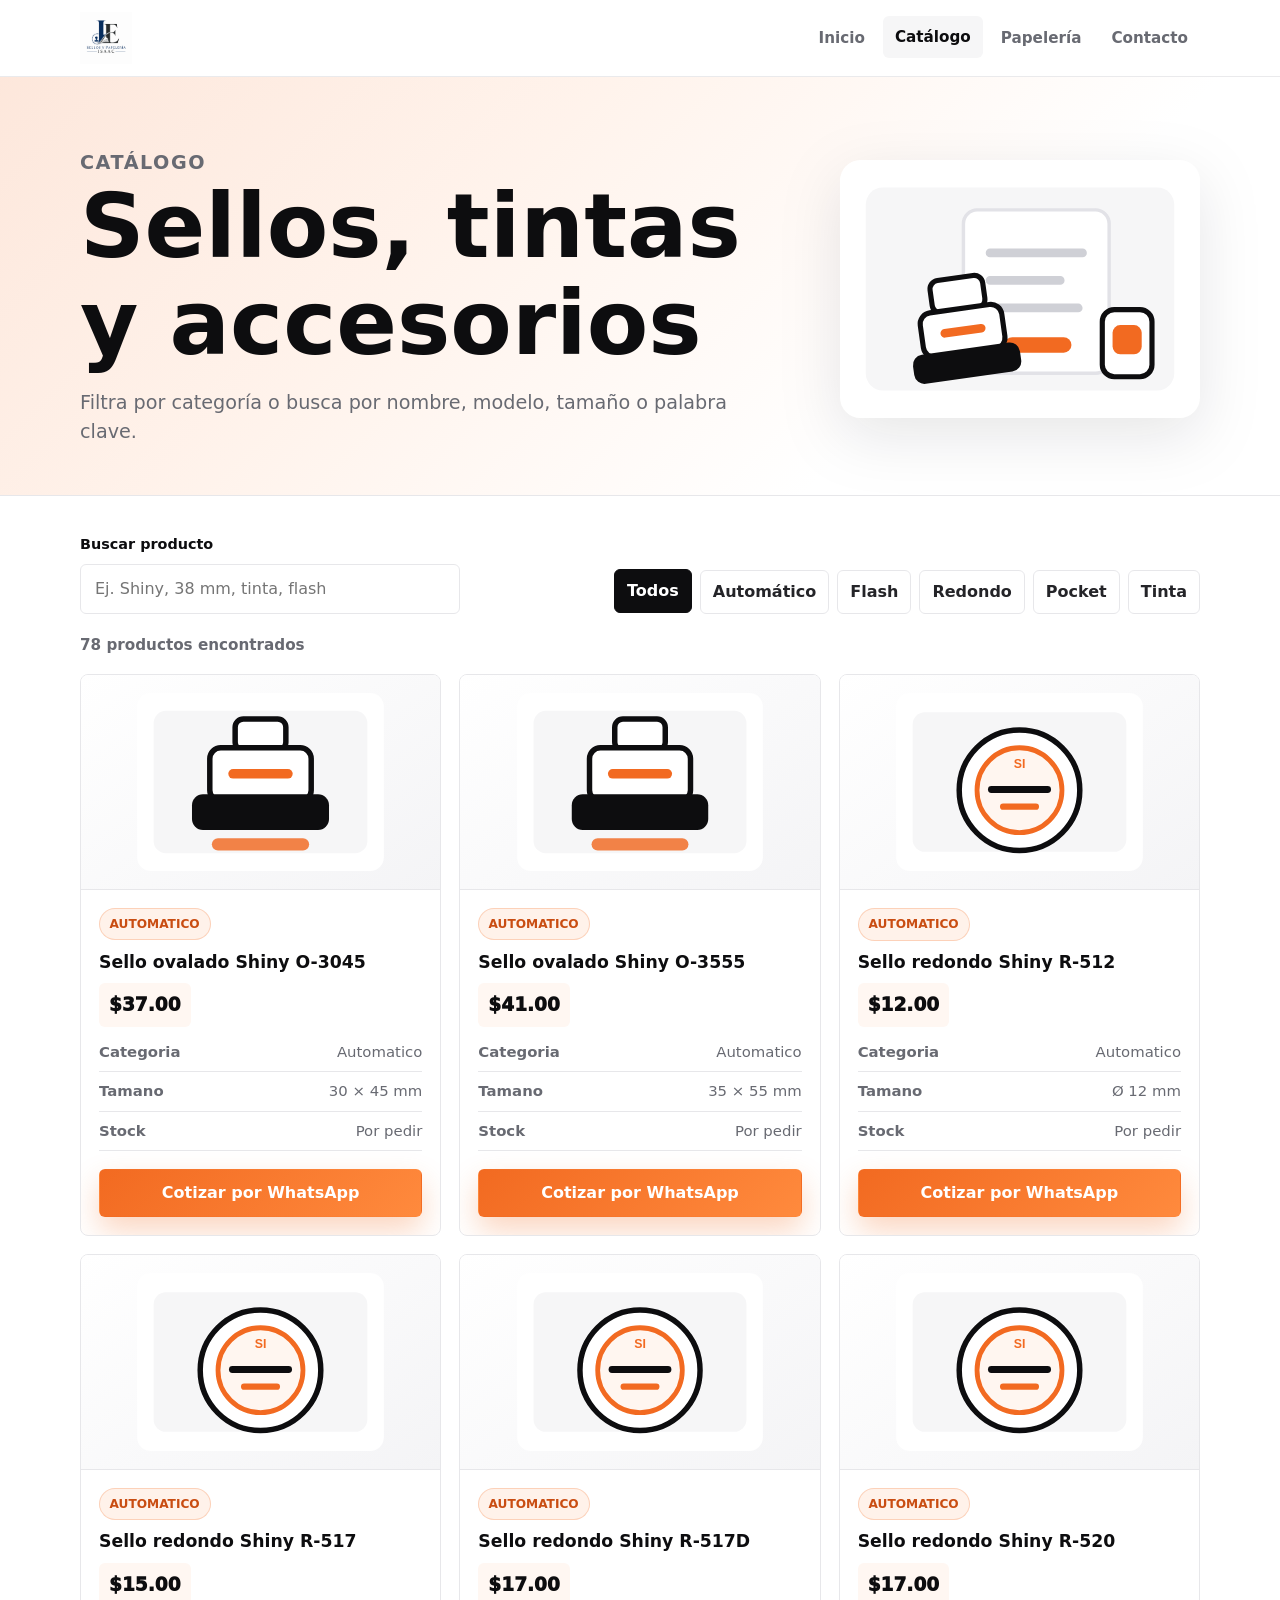
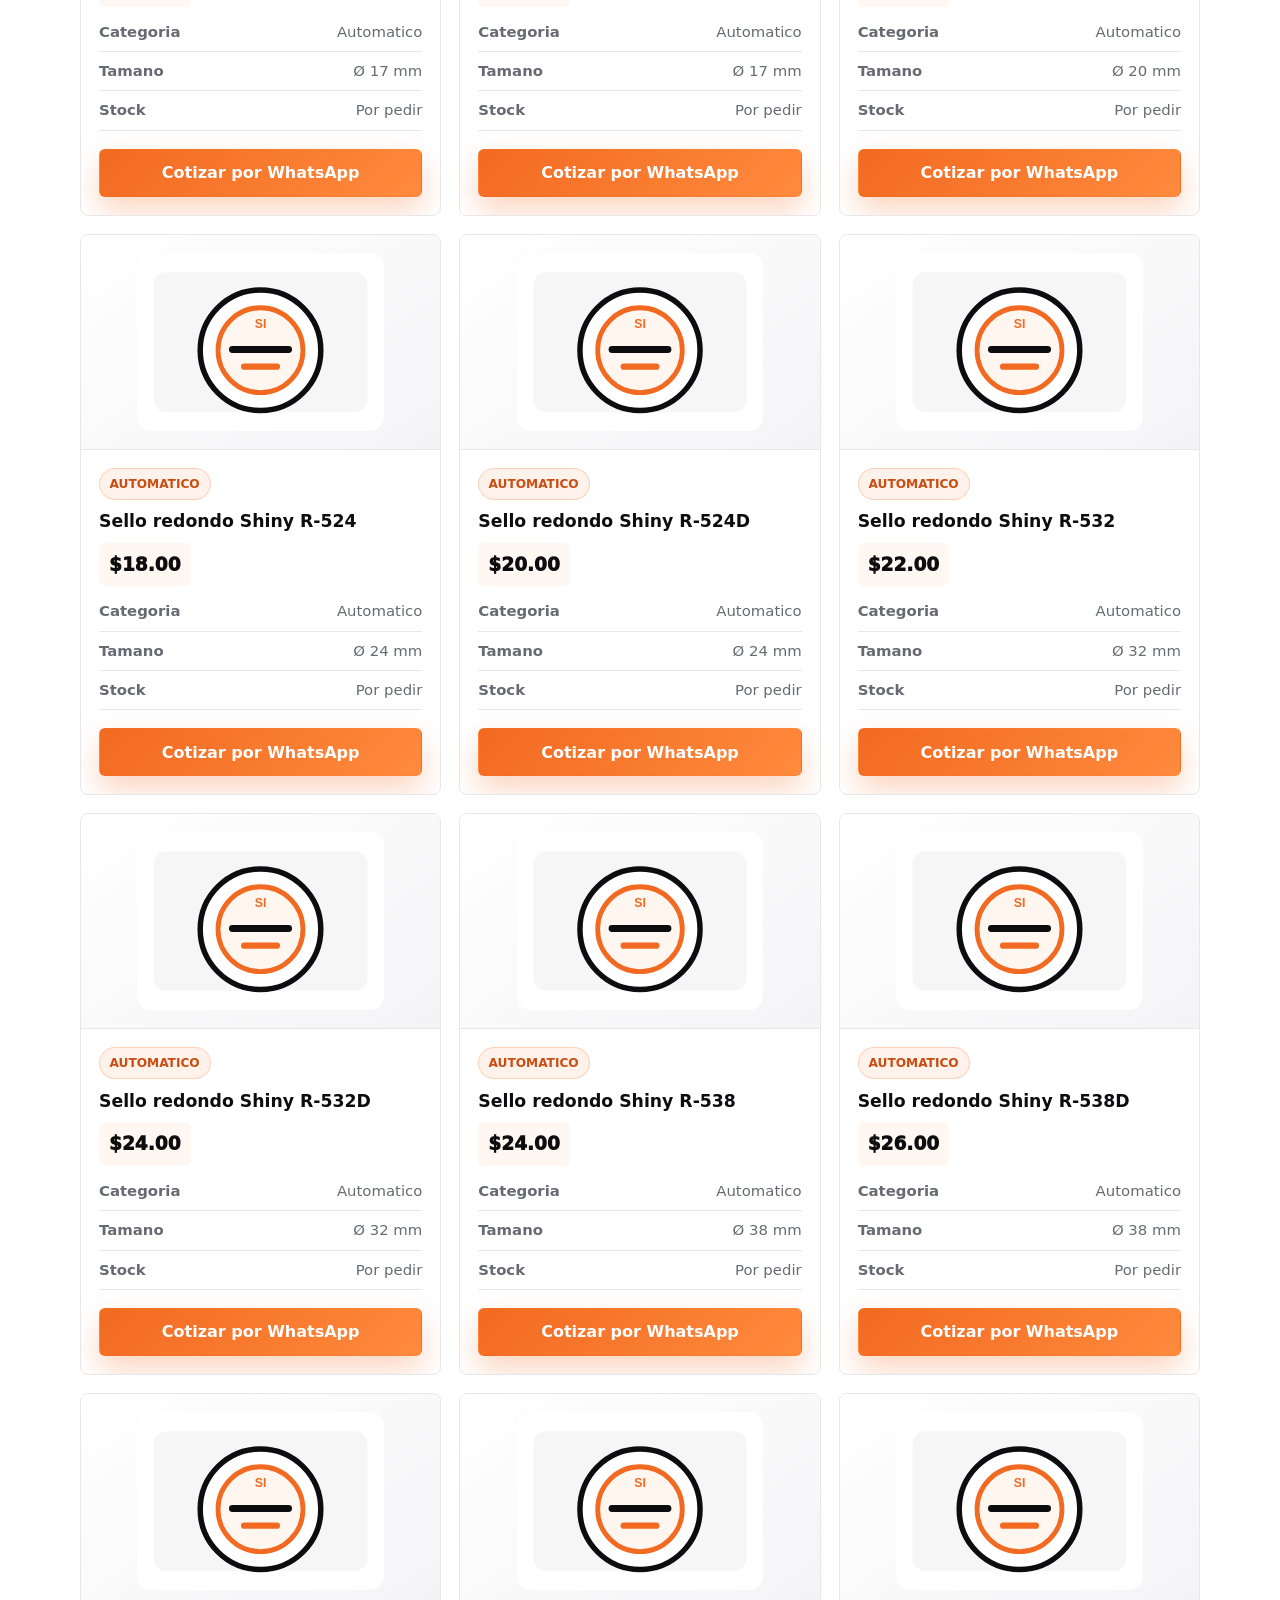
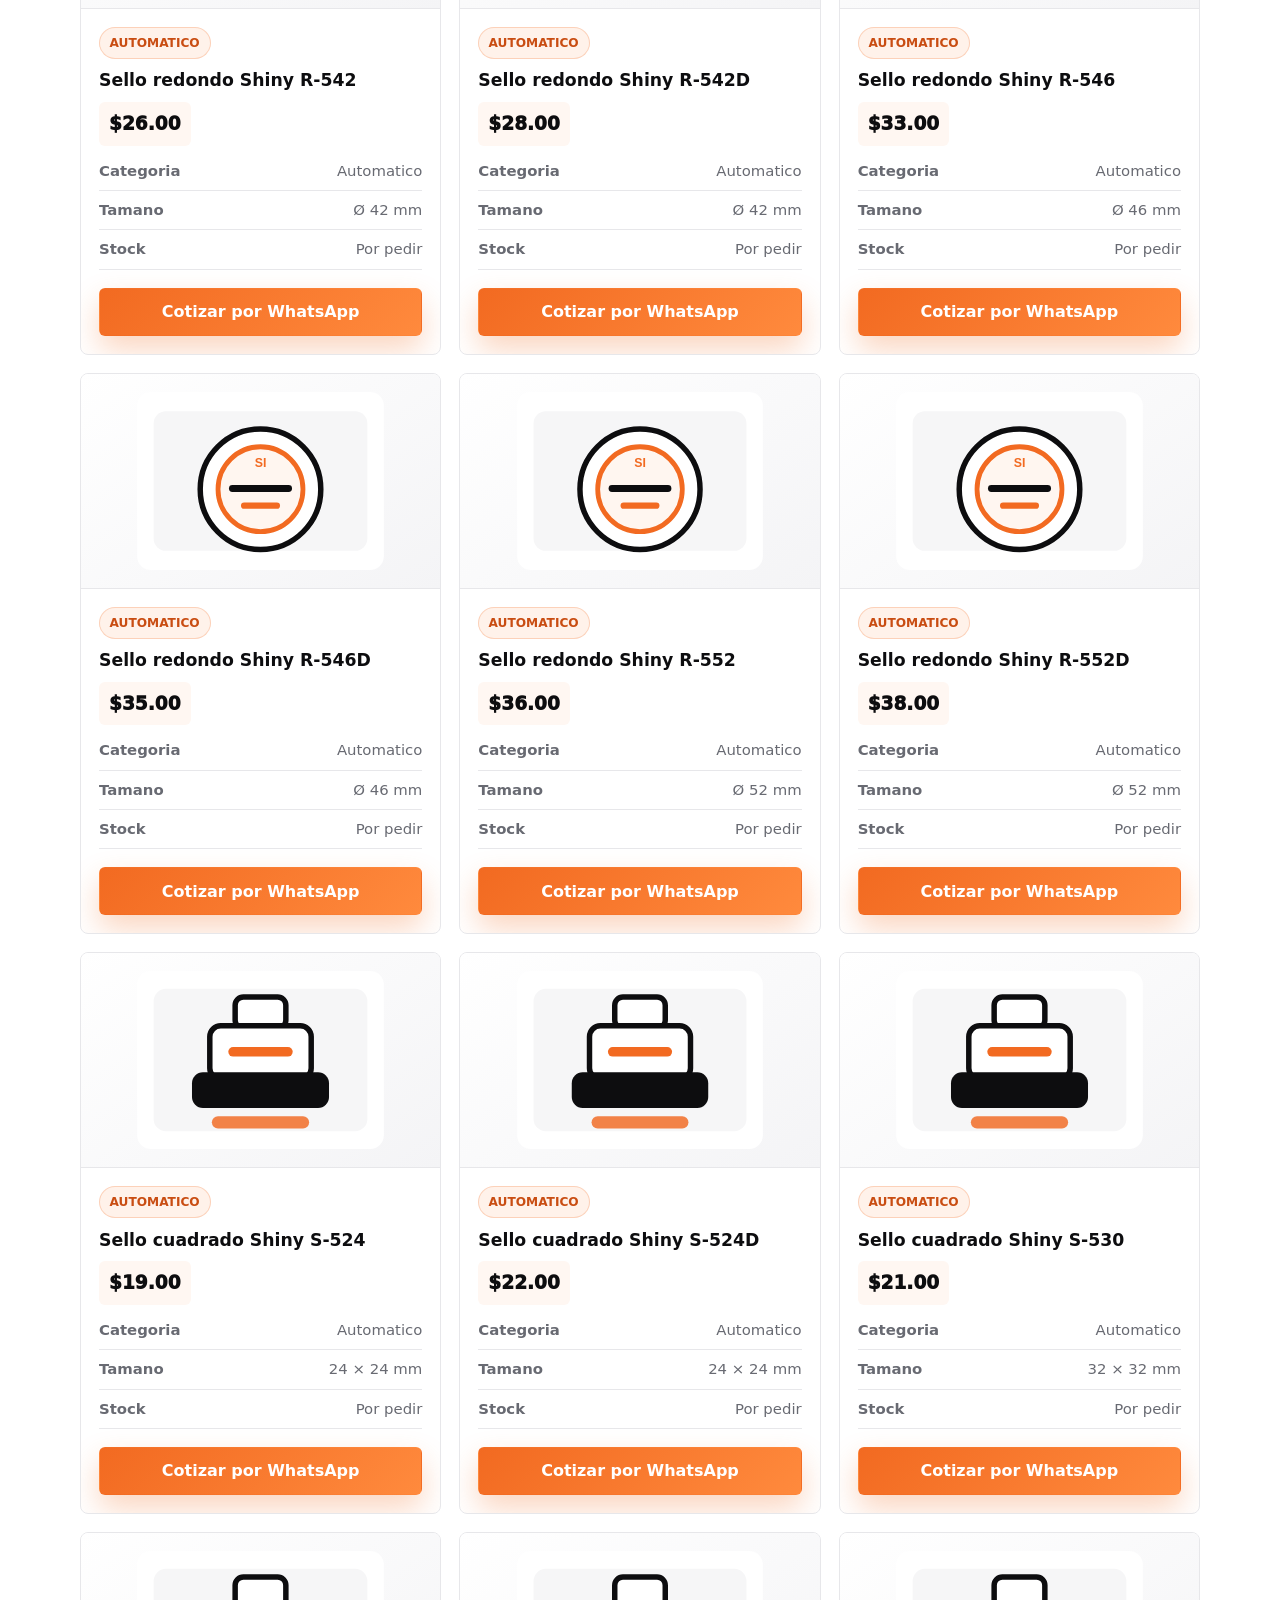
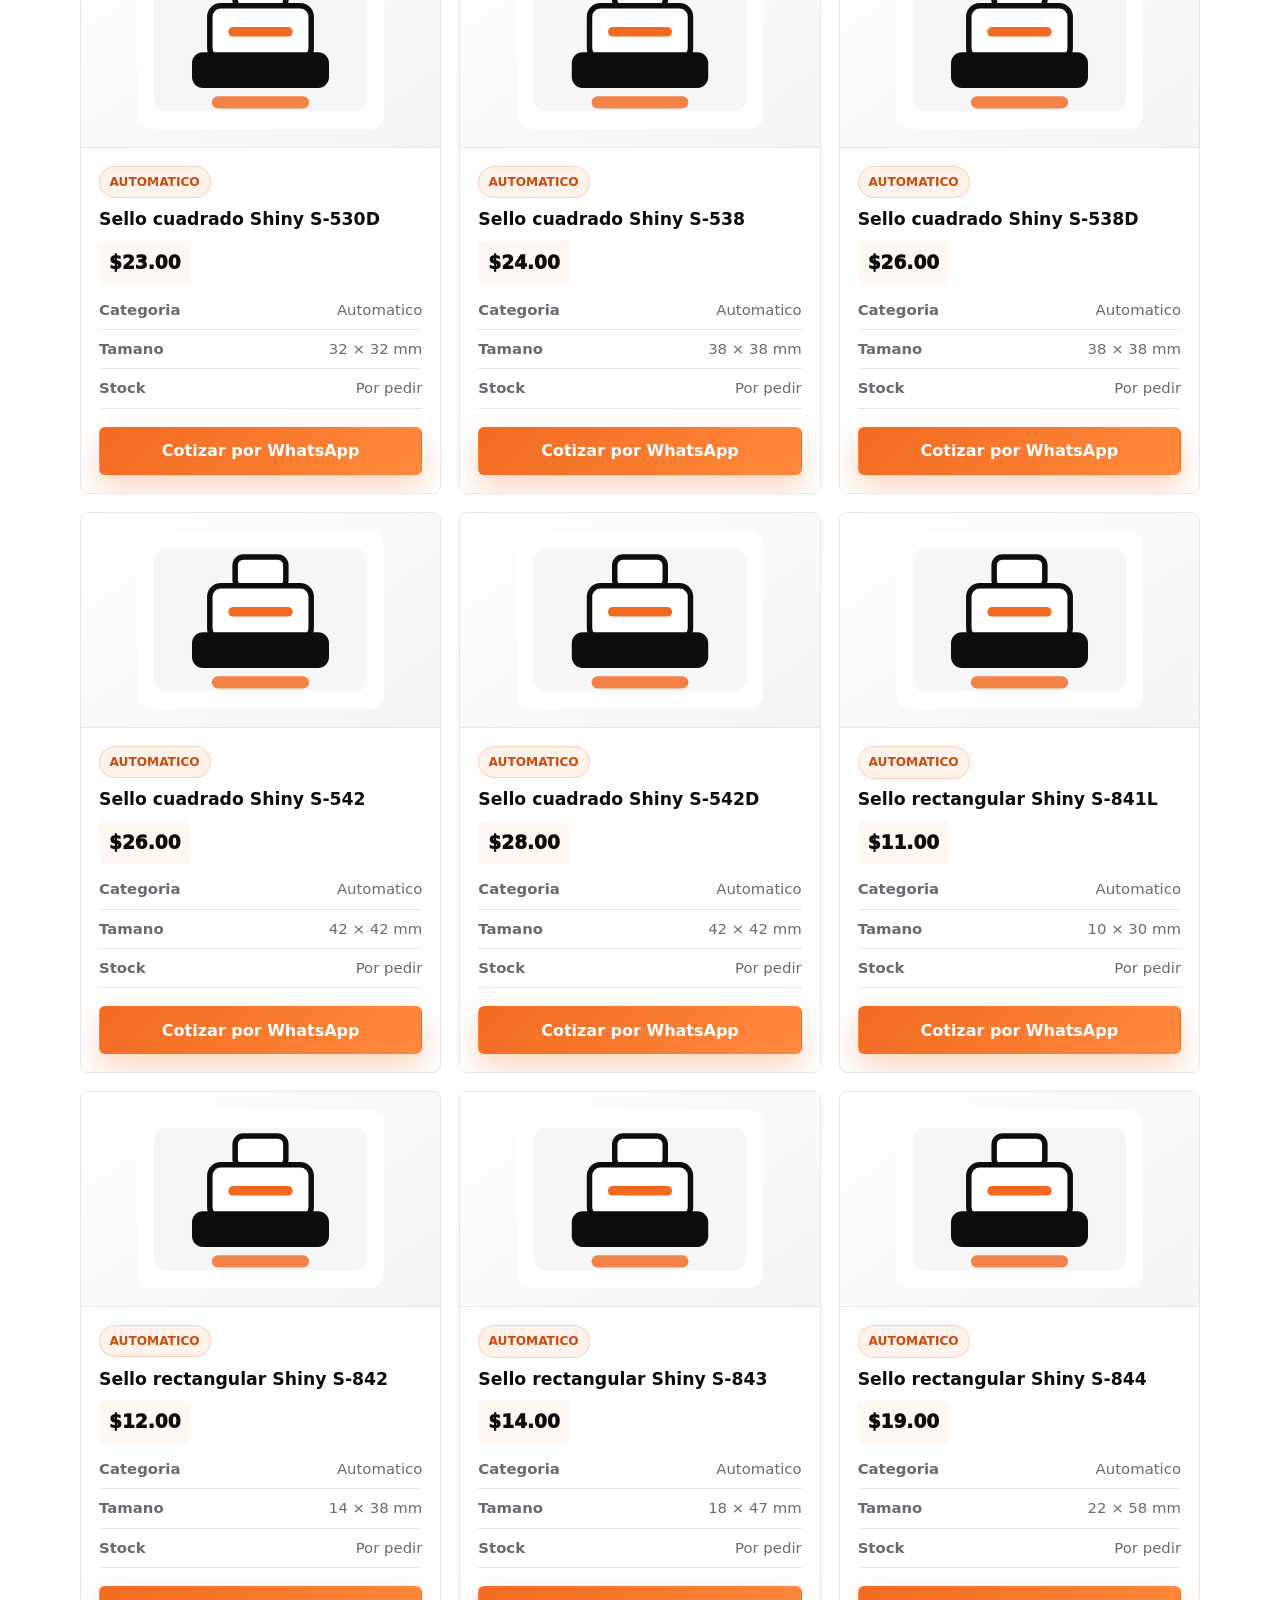
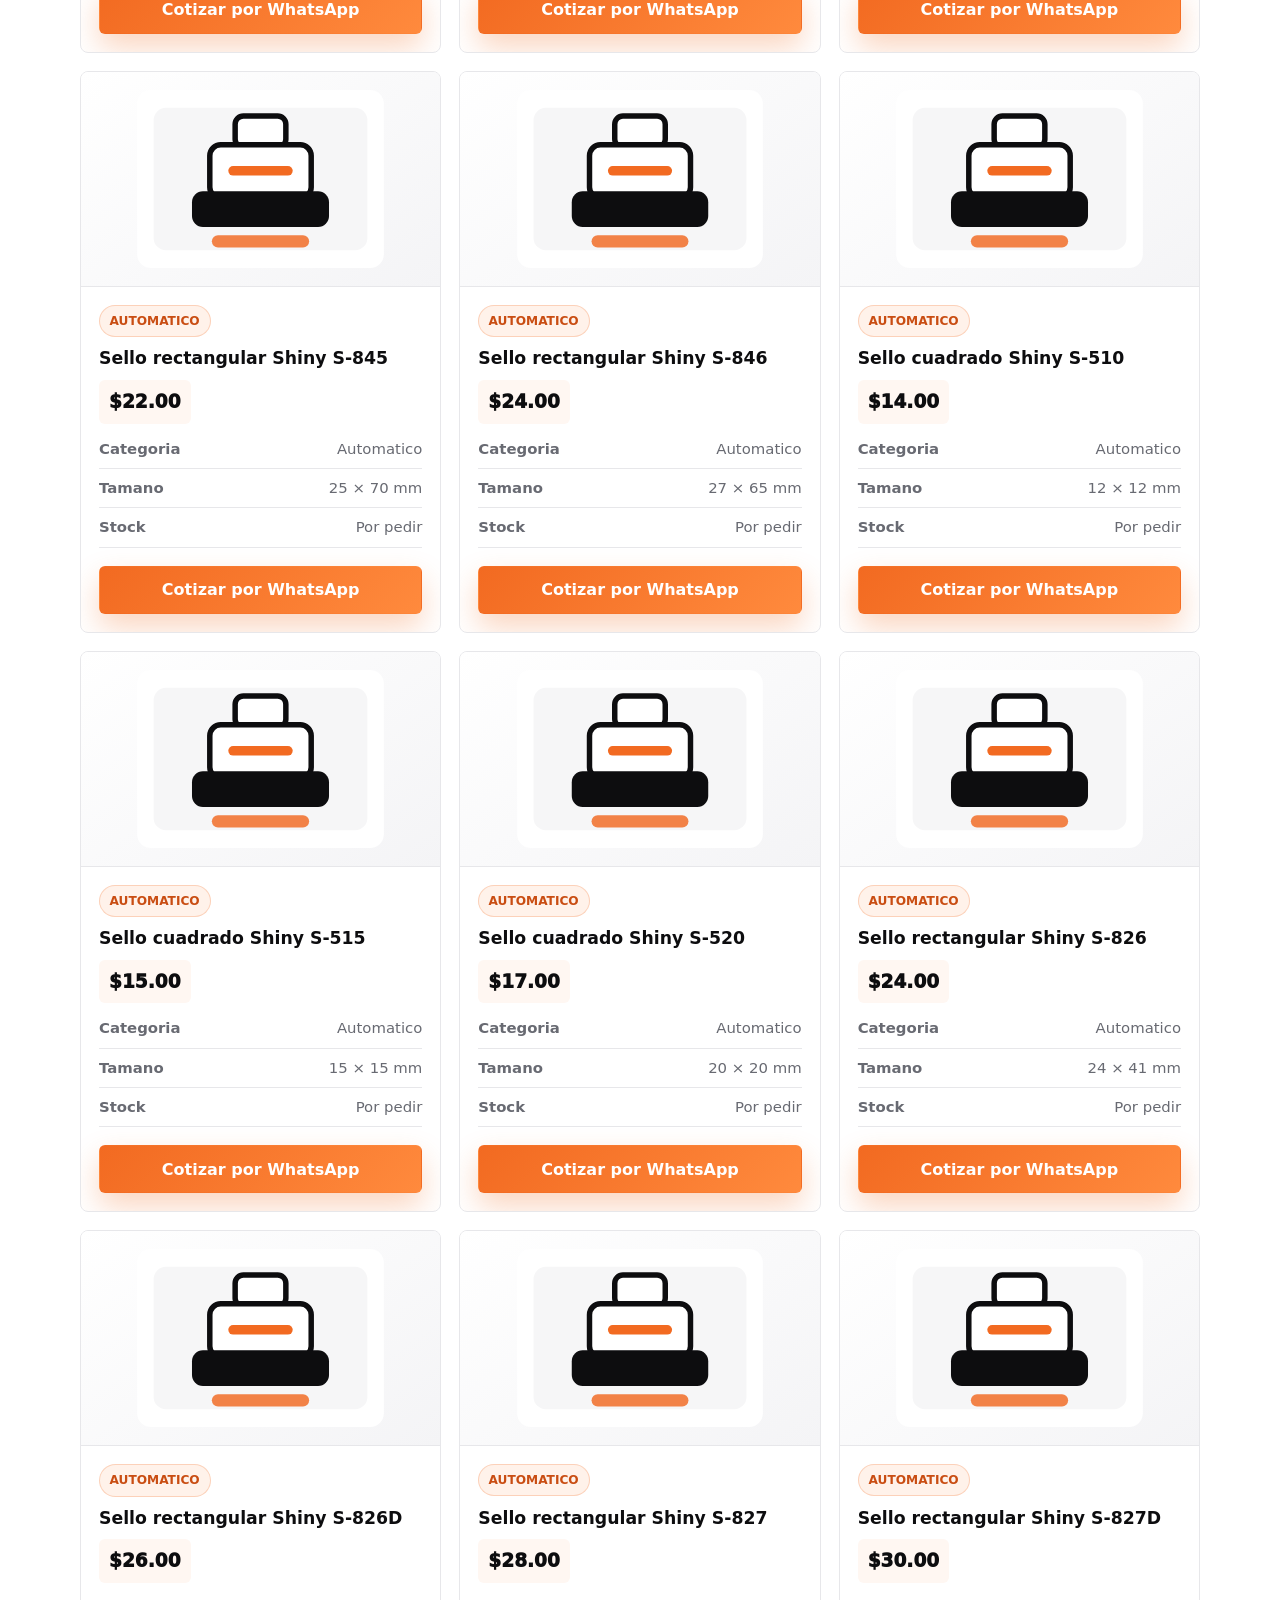
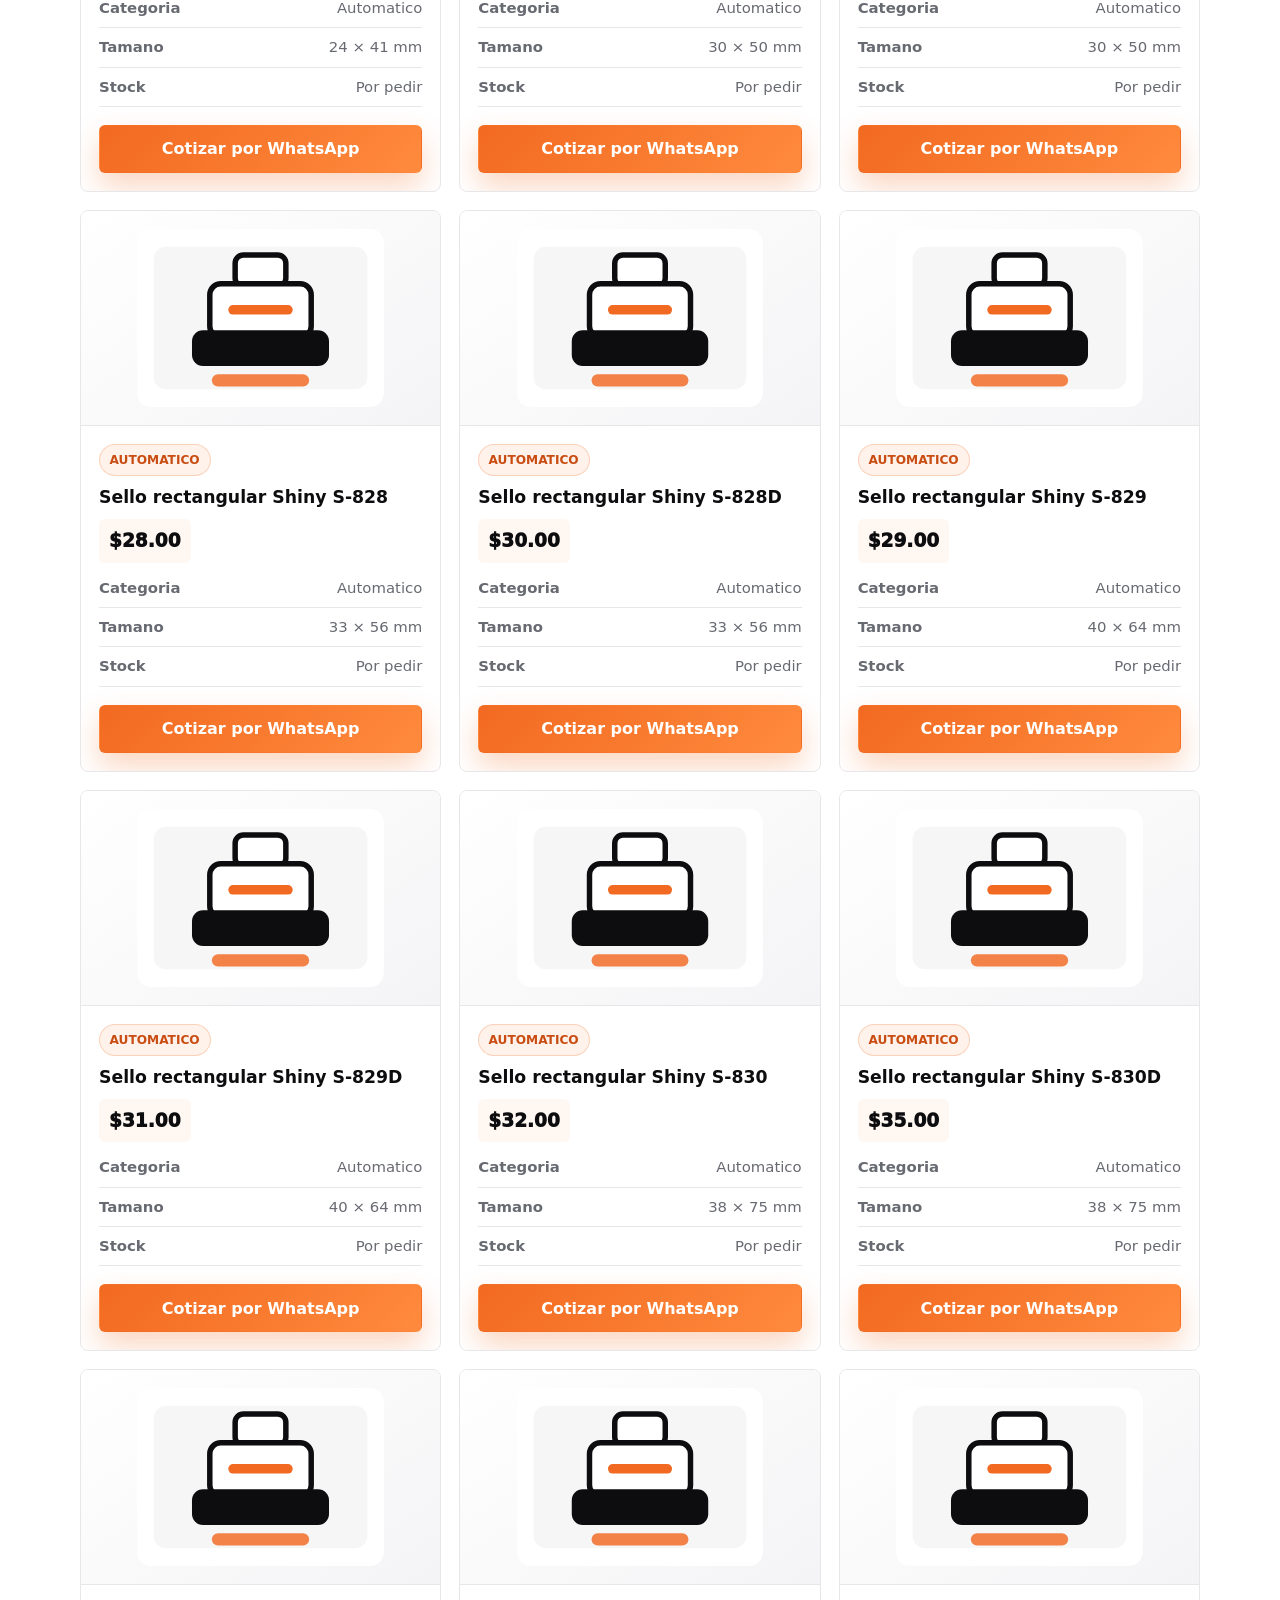
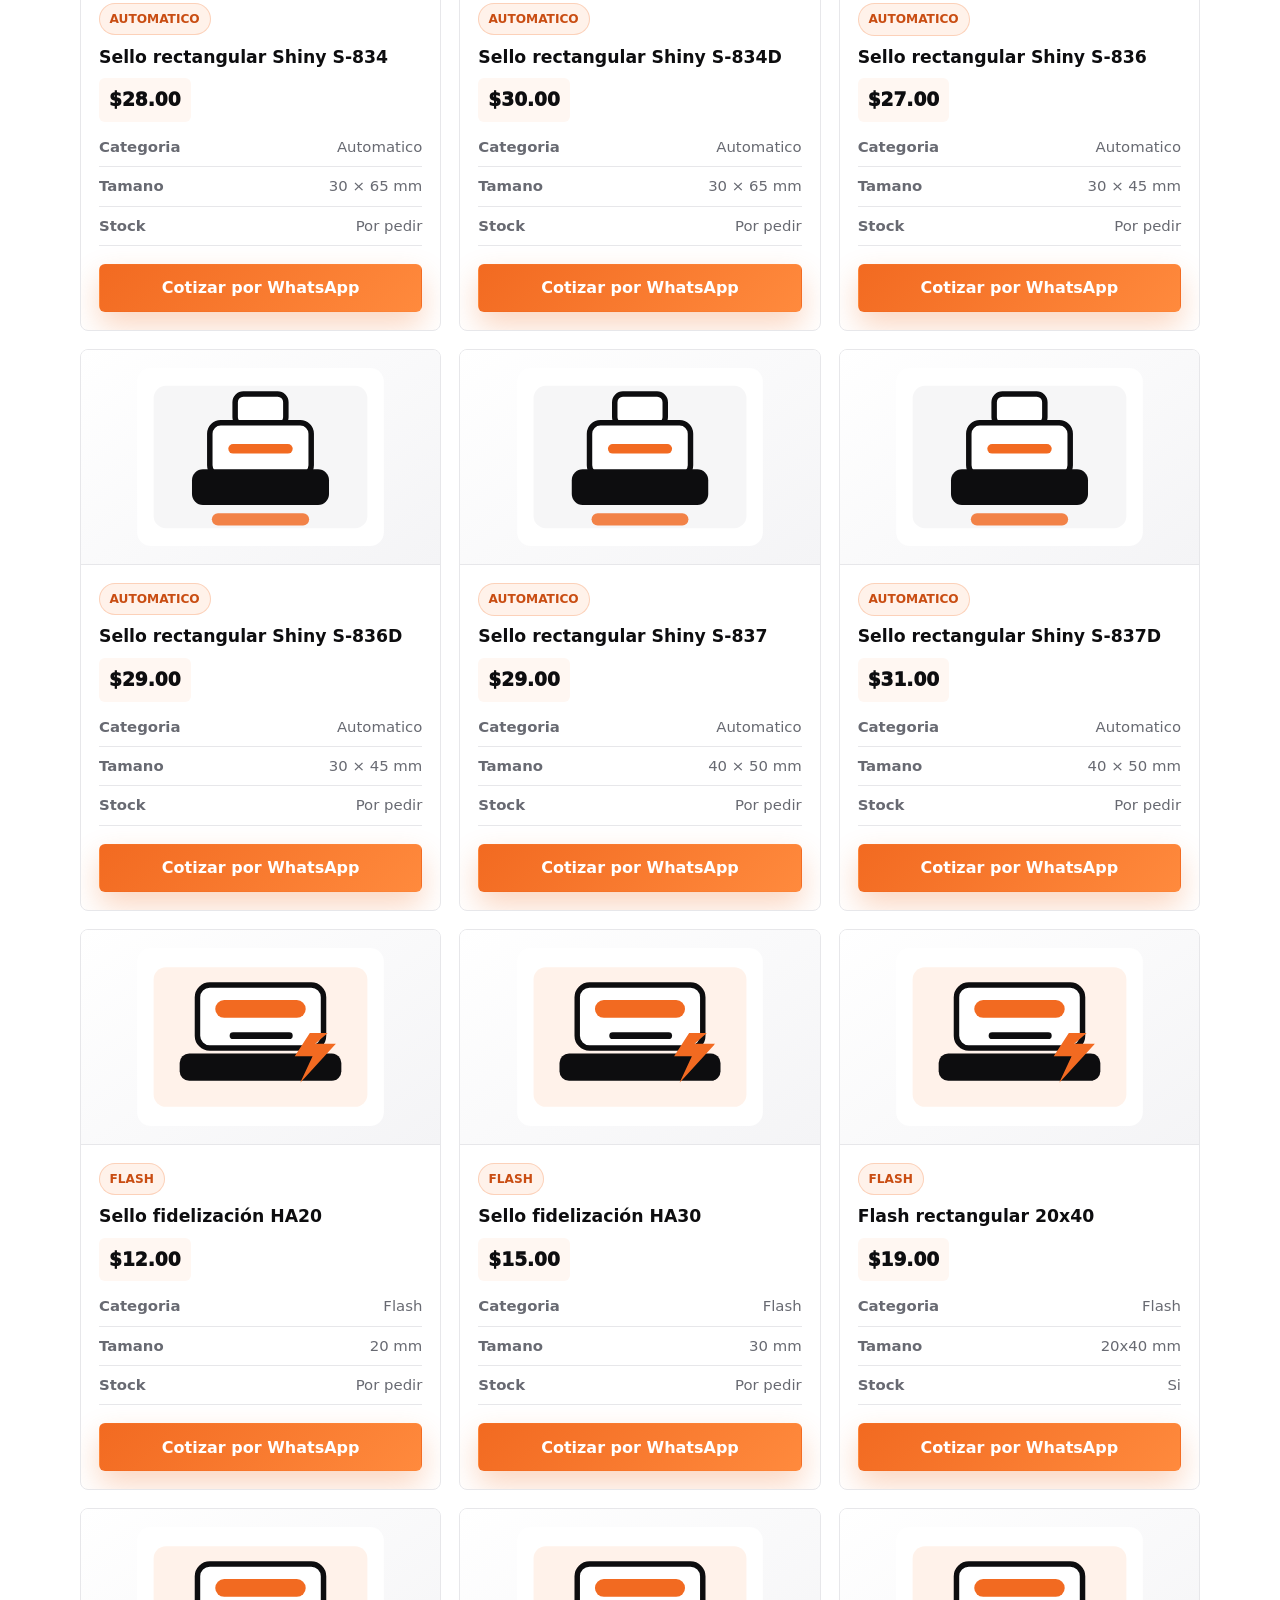
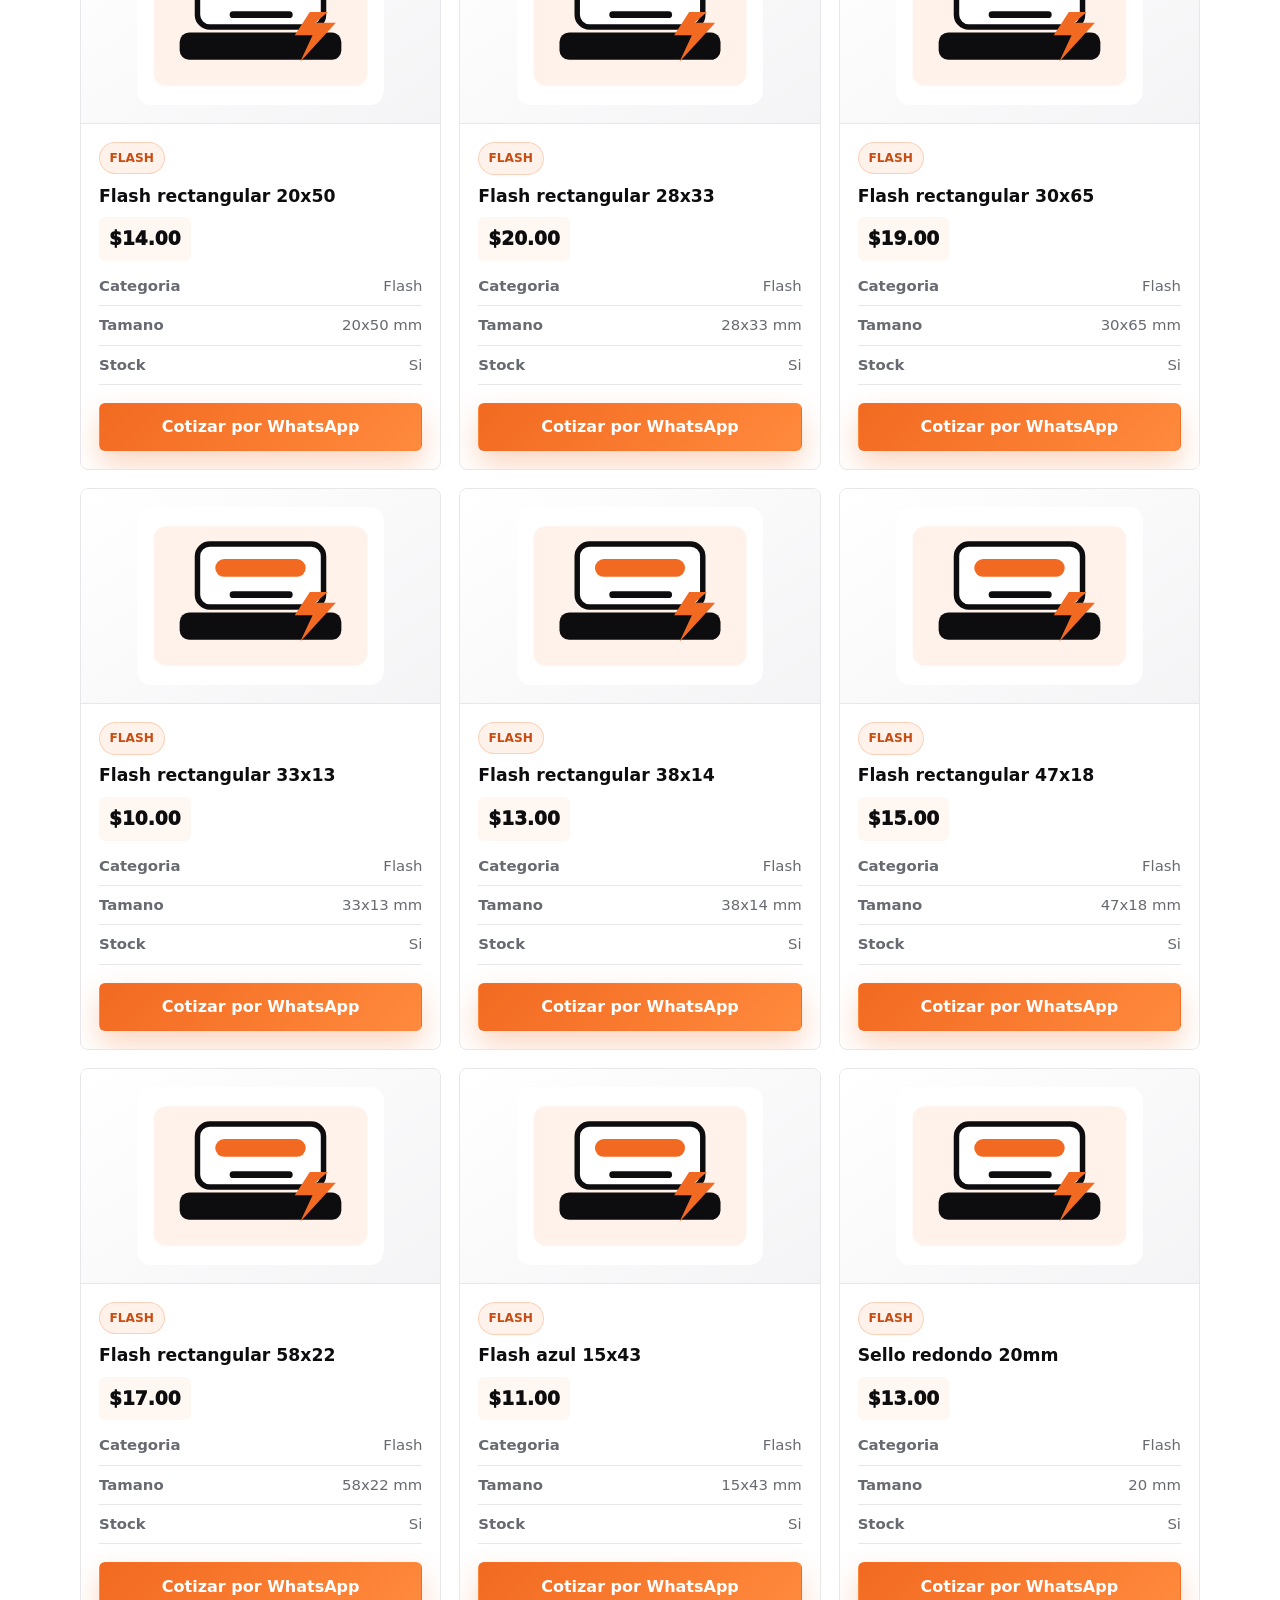
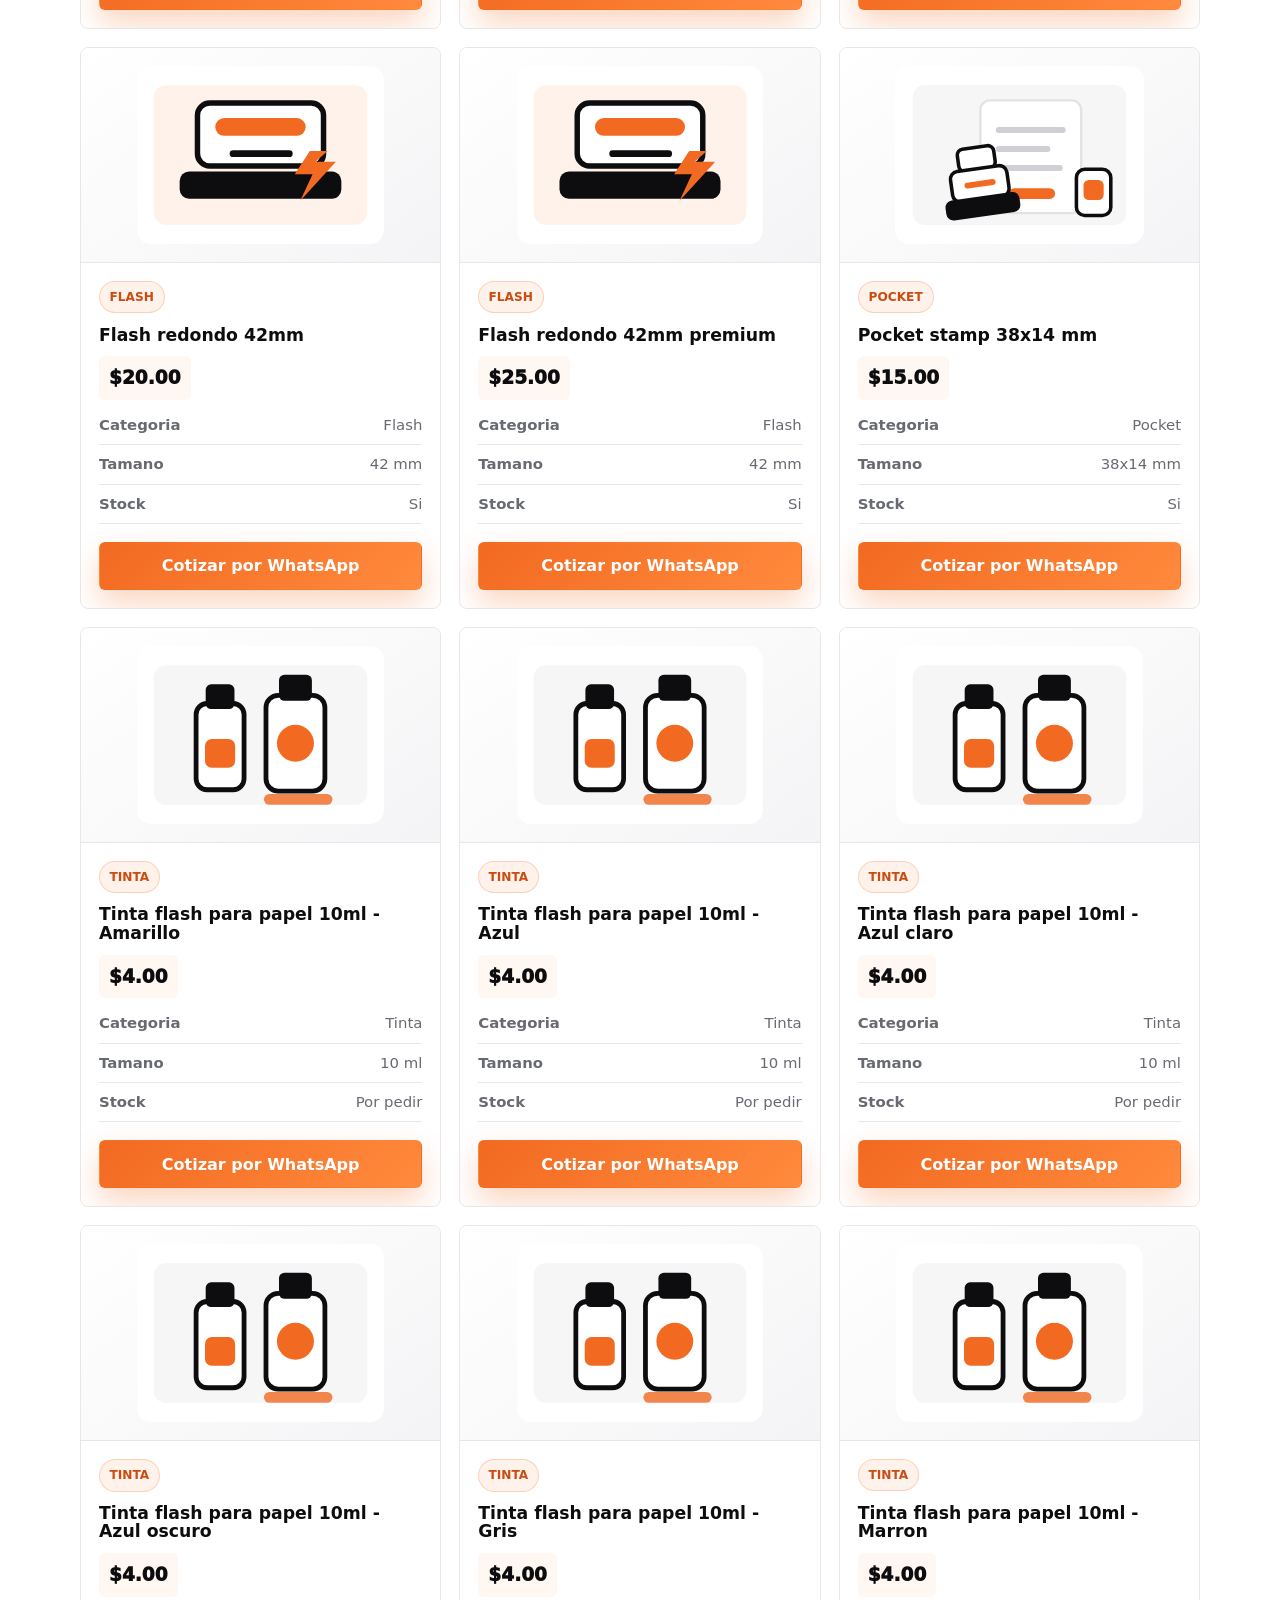
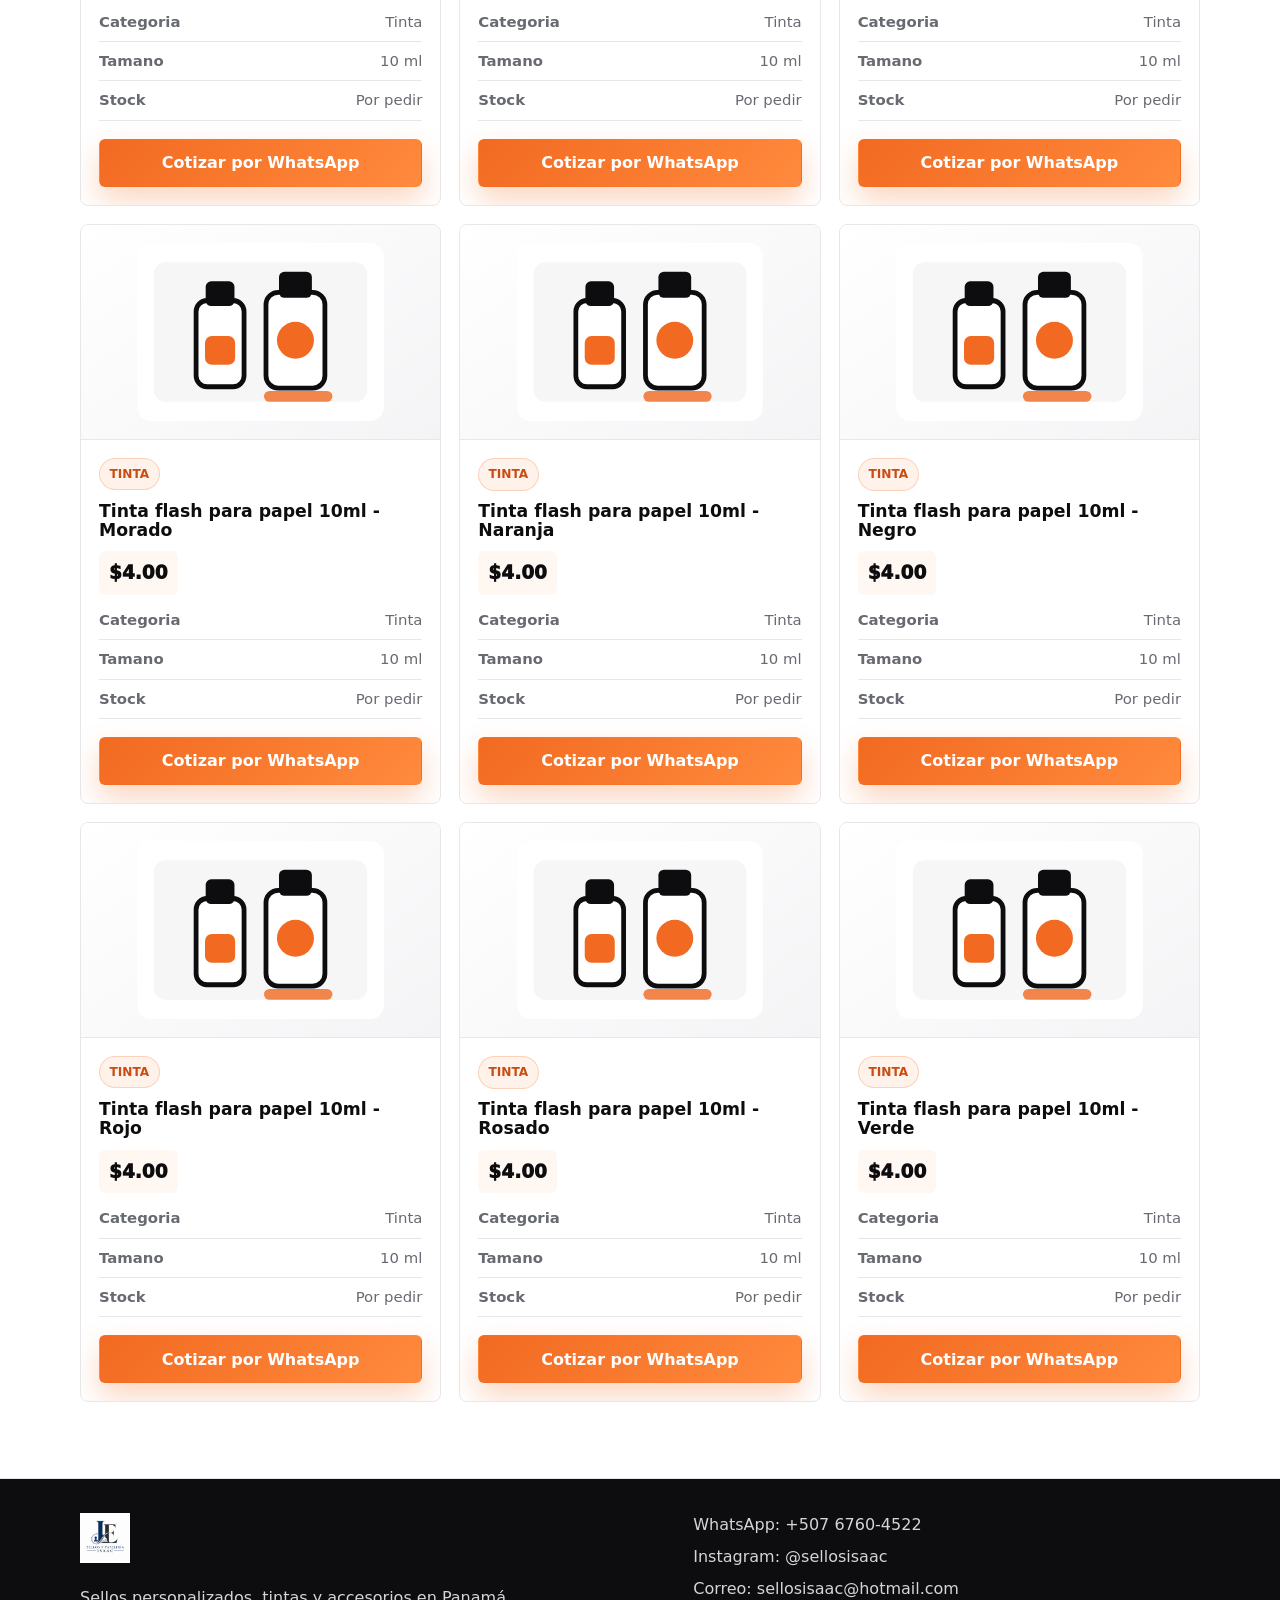
==== commit d85ec9cf: "Mejora de Logo" ====
--- a/catalogo.html
+++ b/catalogo.html
@@ -11,7 +11,7 @@
   <header class="site-header">
     <div class="container header-content">
       <a class="brand" href="index.html" aria-label="Sellos Isaac inicio">
-        <img class="brand-logo" src="assets/logo/sellos-isaac-logo.svg" alt="Sellos Isaac">
+        <img class="brand-logo" src="assets/logo/logo-sellos-isaac.png" alt="Sellos Isaac">
       </a>
 
       <nav class="main-nav" aria-label="Navegacion principal">
@@ -67,7 +67,7 @@
     <div class="container footer-grid">
       <div>
         <a class="brand footer-brand" href="index.html">
-          <img class="brand-logo" src="assets/logo/sellos-isaac-logo.svg" alt="Sellos Isaac">
+          <img class="brand-logo" src="assets/logo/logo-sellos-isaac.png" alt="Sellos Isaac">
         </a>
         <p>Sellos personalizados, tintas y accesorios en Panam&aacute;.</p>
       </div>
--- a/css/styles.css
+++ b/css/styles.css
@@ -77,8 +77,10 @@
 }
 
 .brand-logo {
-  width: 184px;
-  height: auto;
+  width: auto;
+  height: 52px;
+  max-width: 220px;
+  object-fit: contain;
 }
 
 .main-nav {
@@ -749,7 +751,10 @@
 }
 
 .contact-logo {
-  width: 190px;
+  width: auto;
+  height: 56px;
+  max-width: 220px;
+  object-fit: contain;
   margin-bottom: 24px;
 }
 
@@ -820,7 +825,8 @@
 }
 
 .footer-brand .brand-logo {
-  width: 176px;
+  height: 50px;
+  max-width: 210px;
 }
 
 .site-footer p {
@@ -924,7 +930,8 @@
   }
 
   .brand-logo {
-    width: 168px;
+    height: 48px;
+    max-width: 190px;
   }
 
   .main-nav {
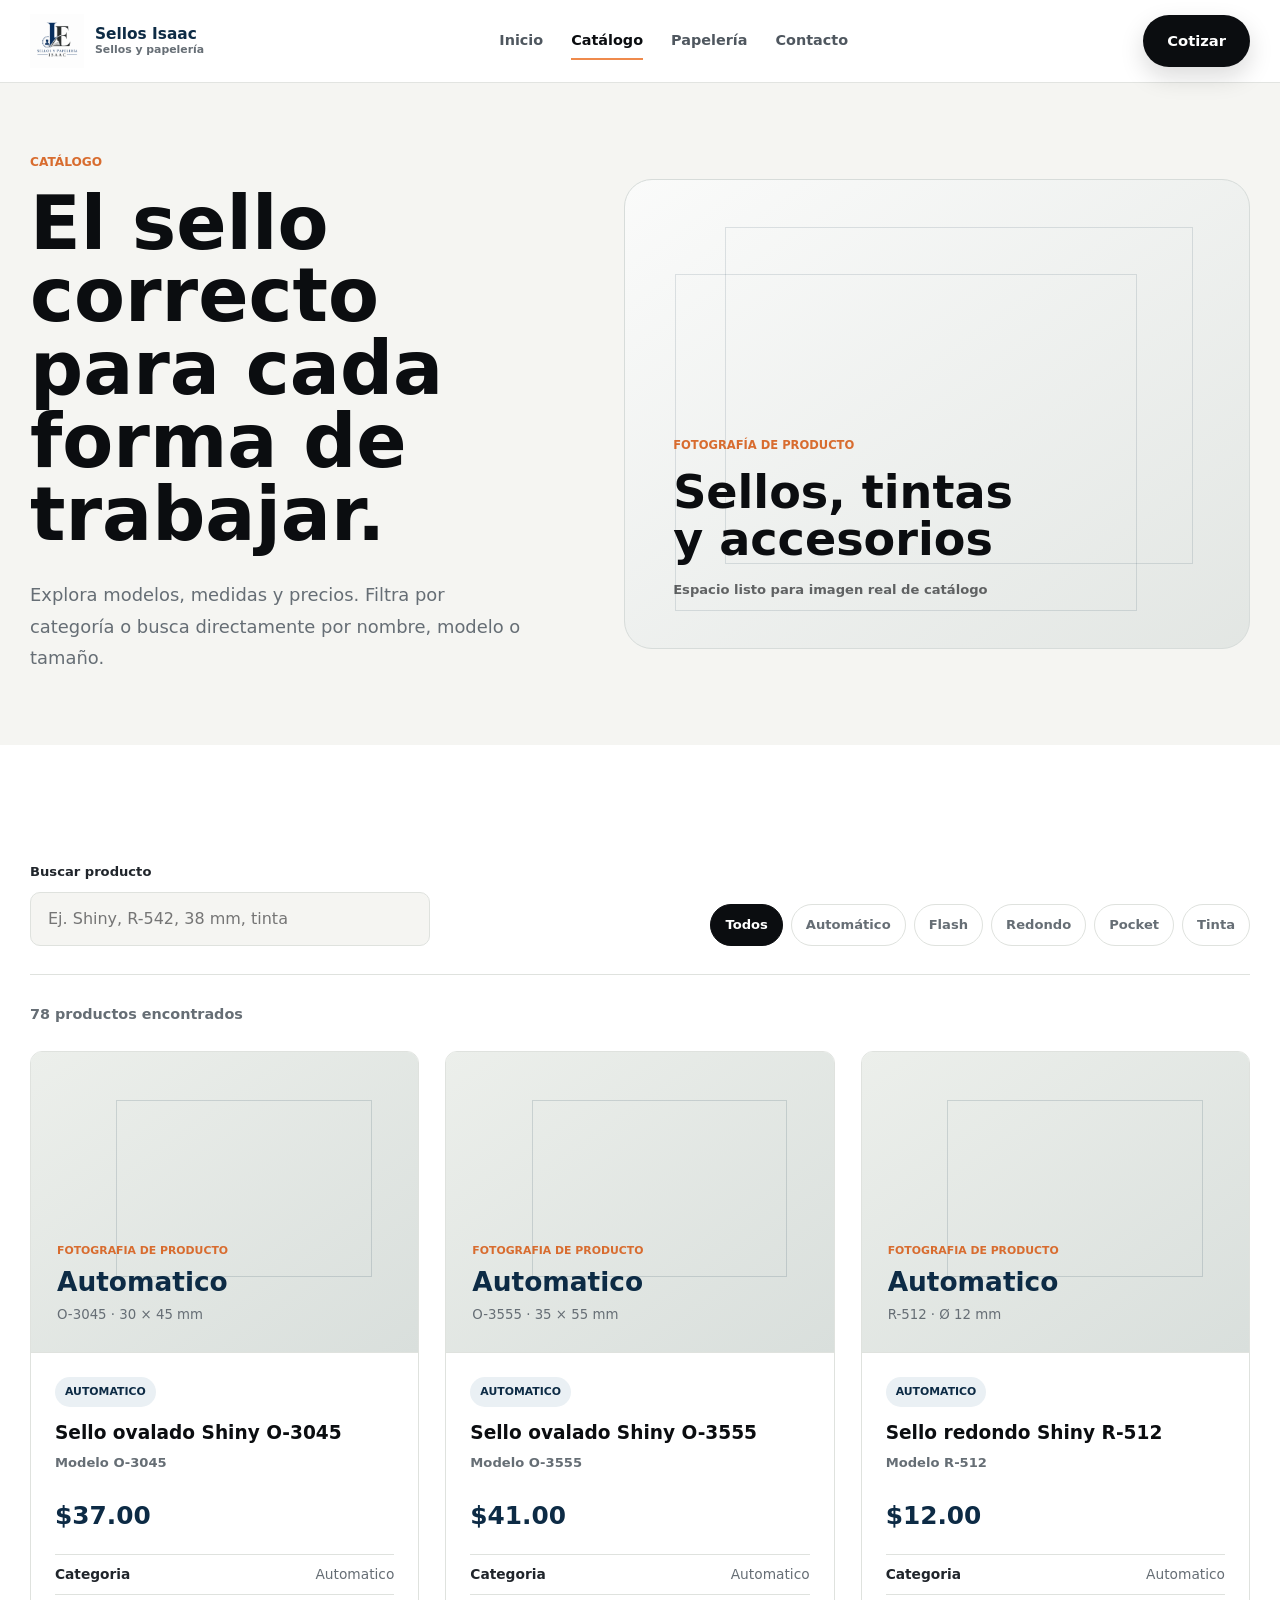
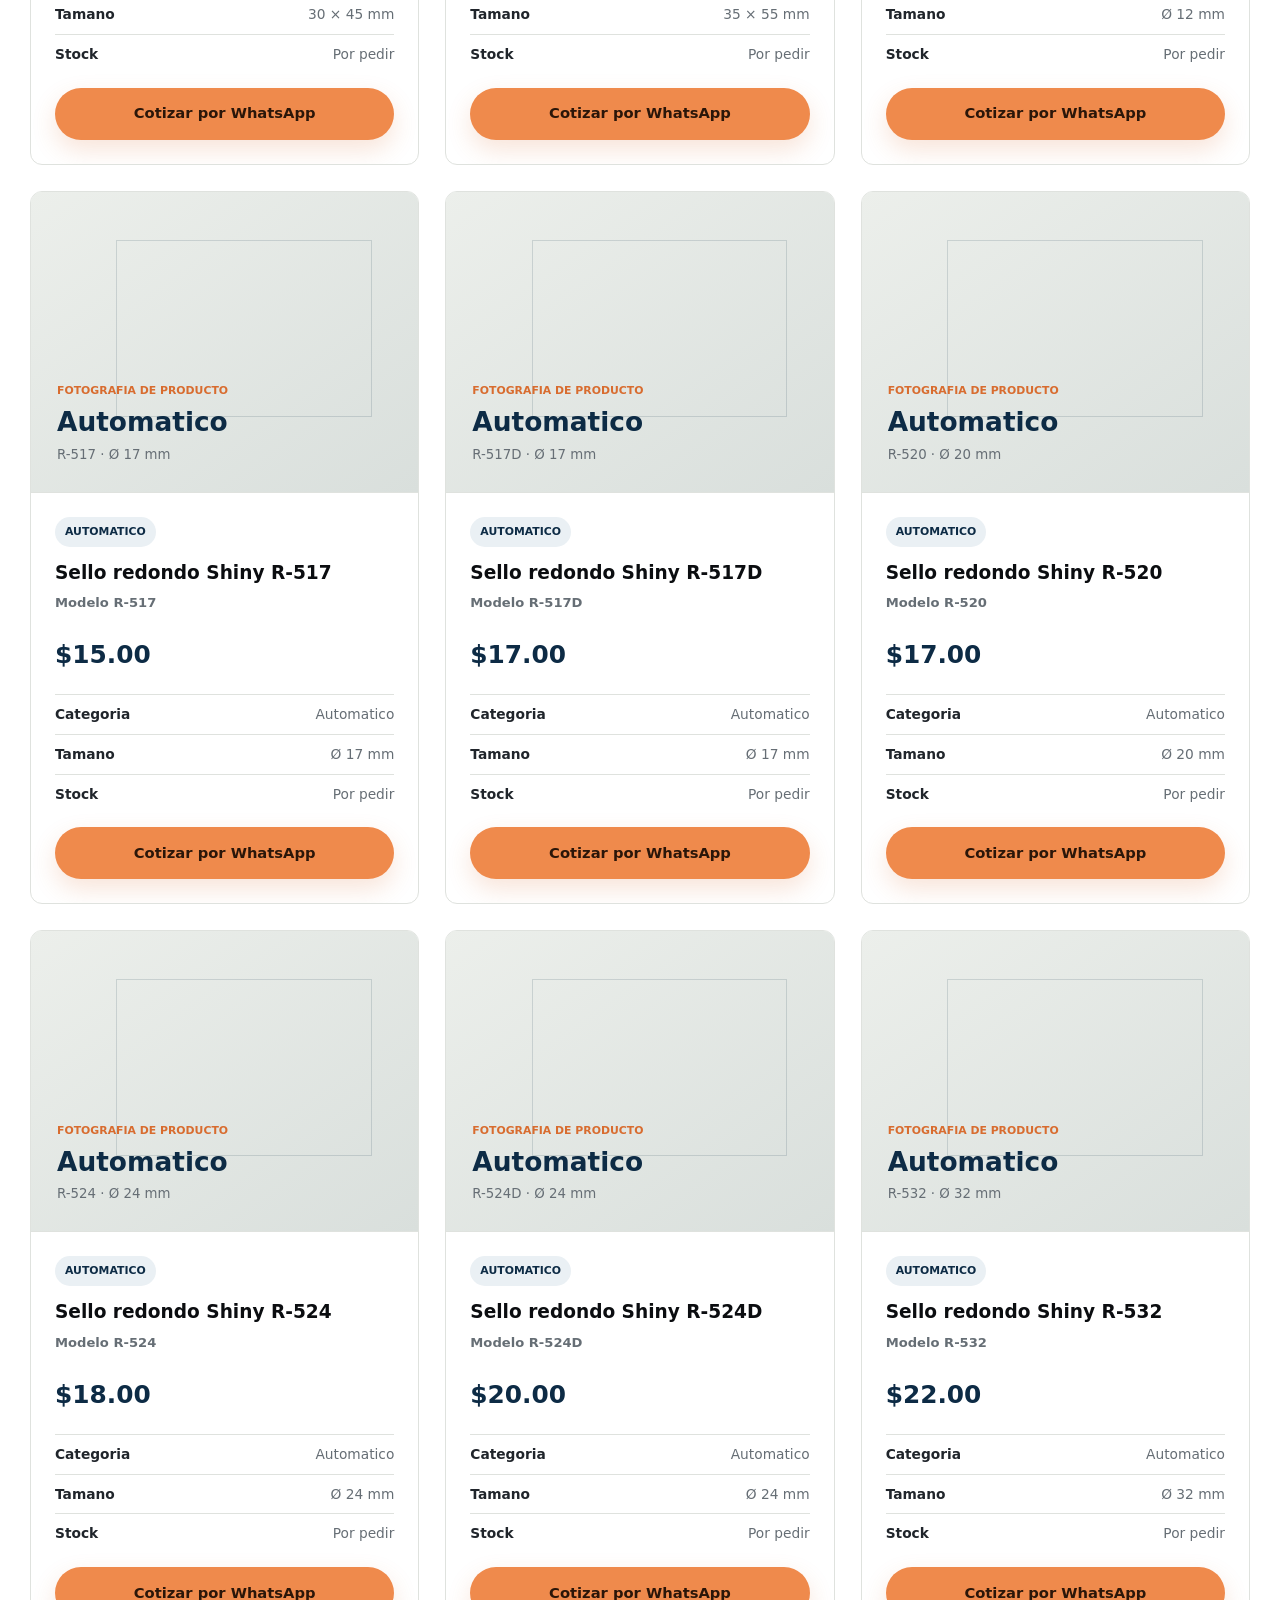
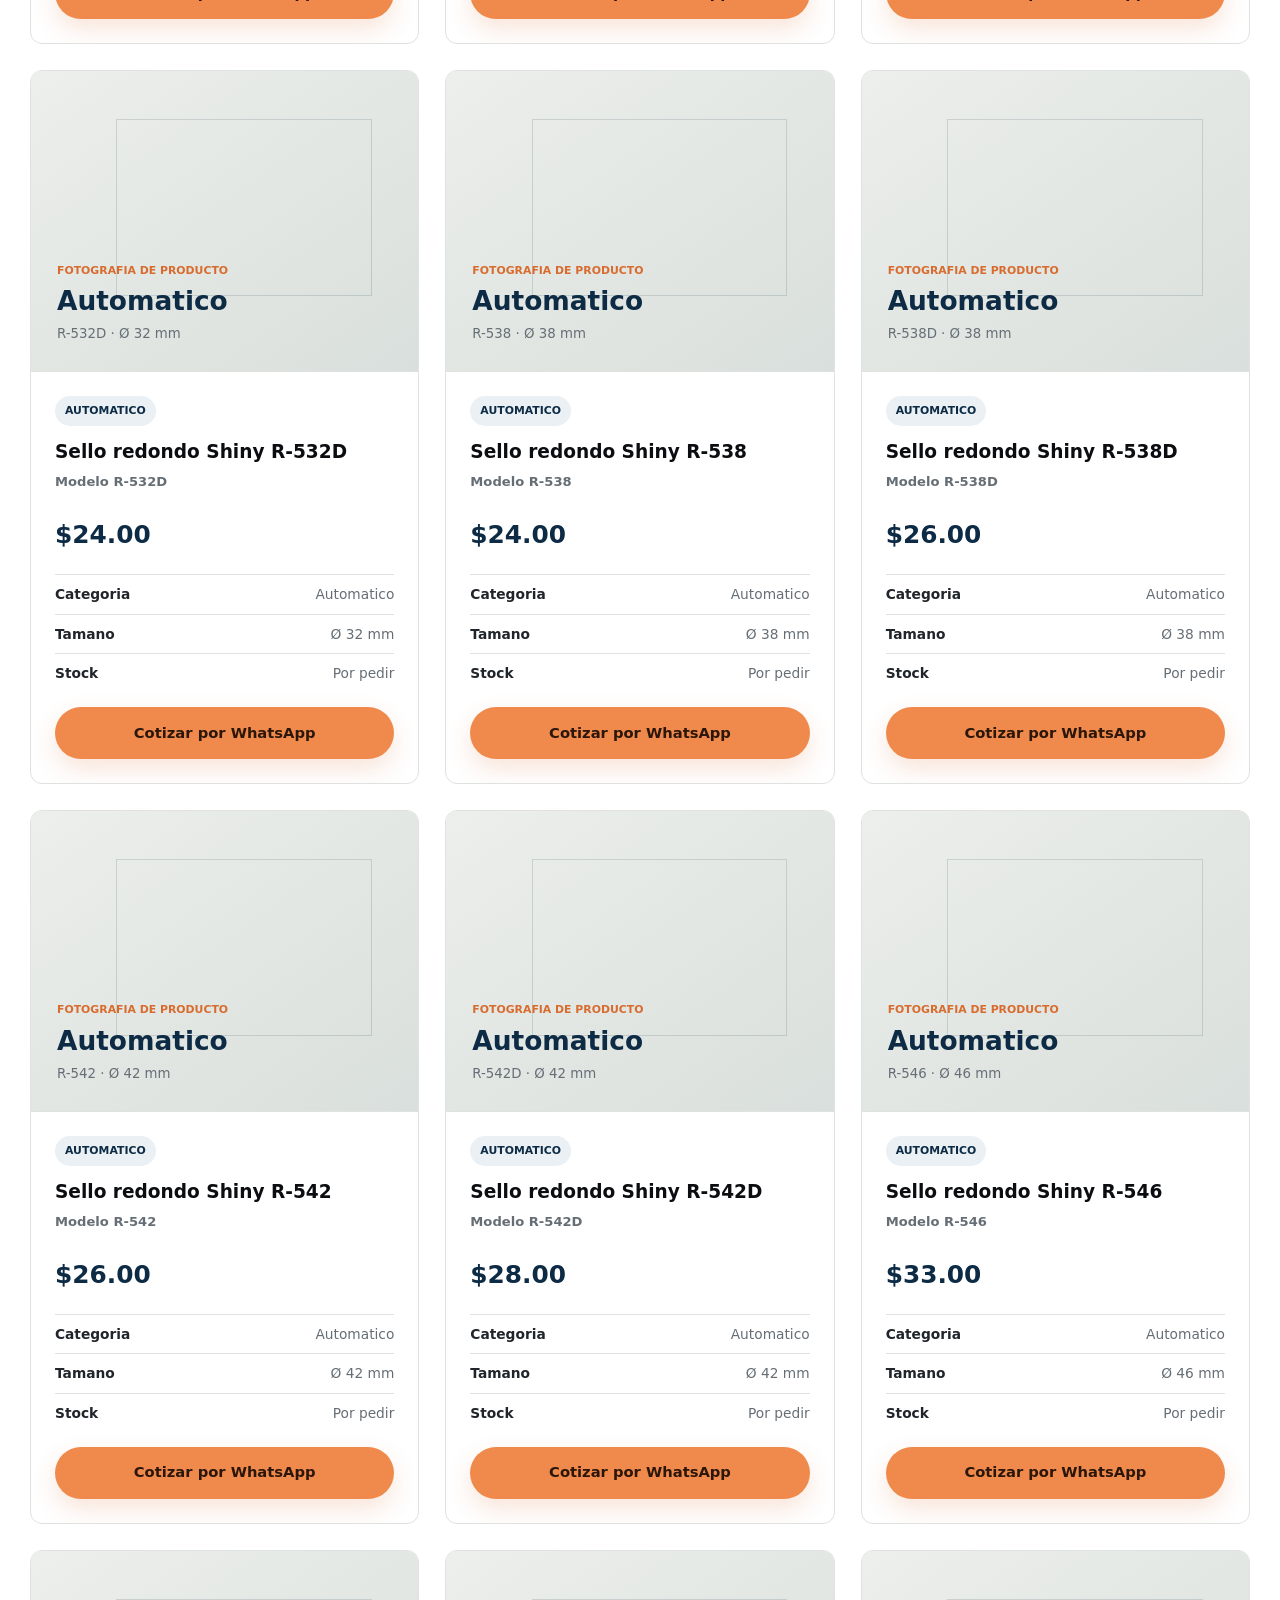
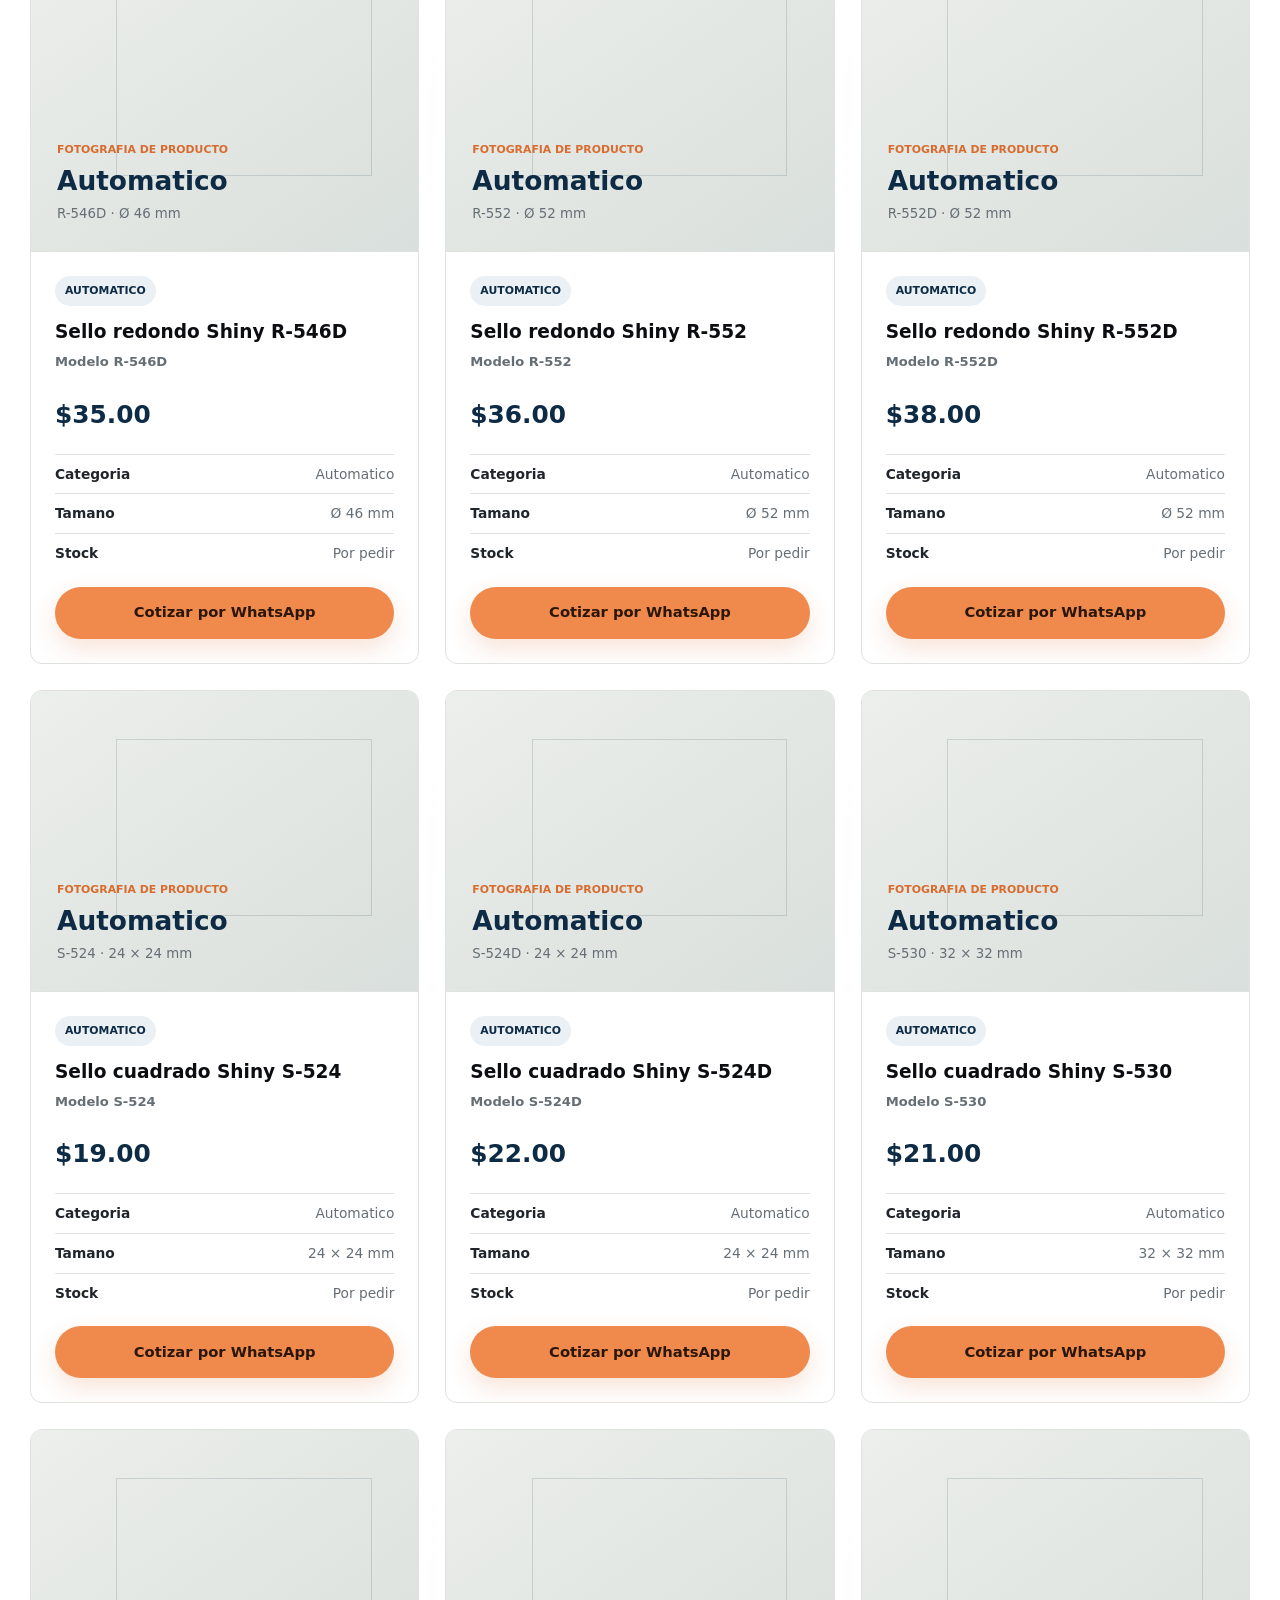
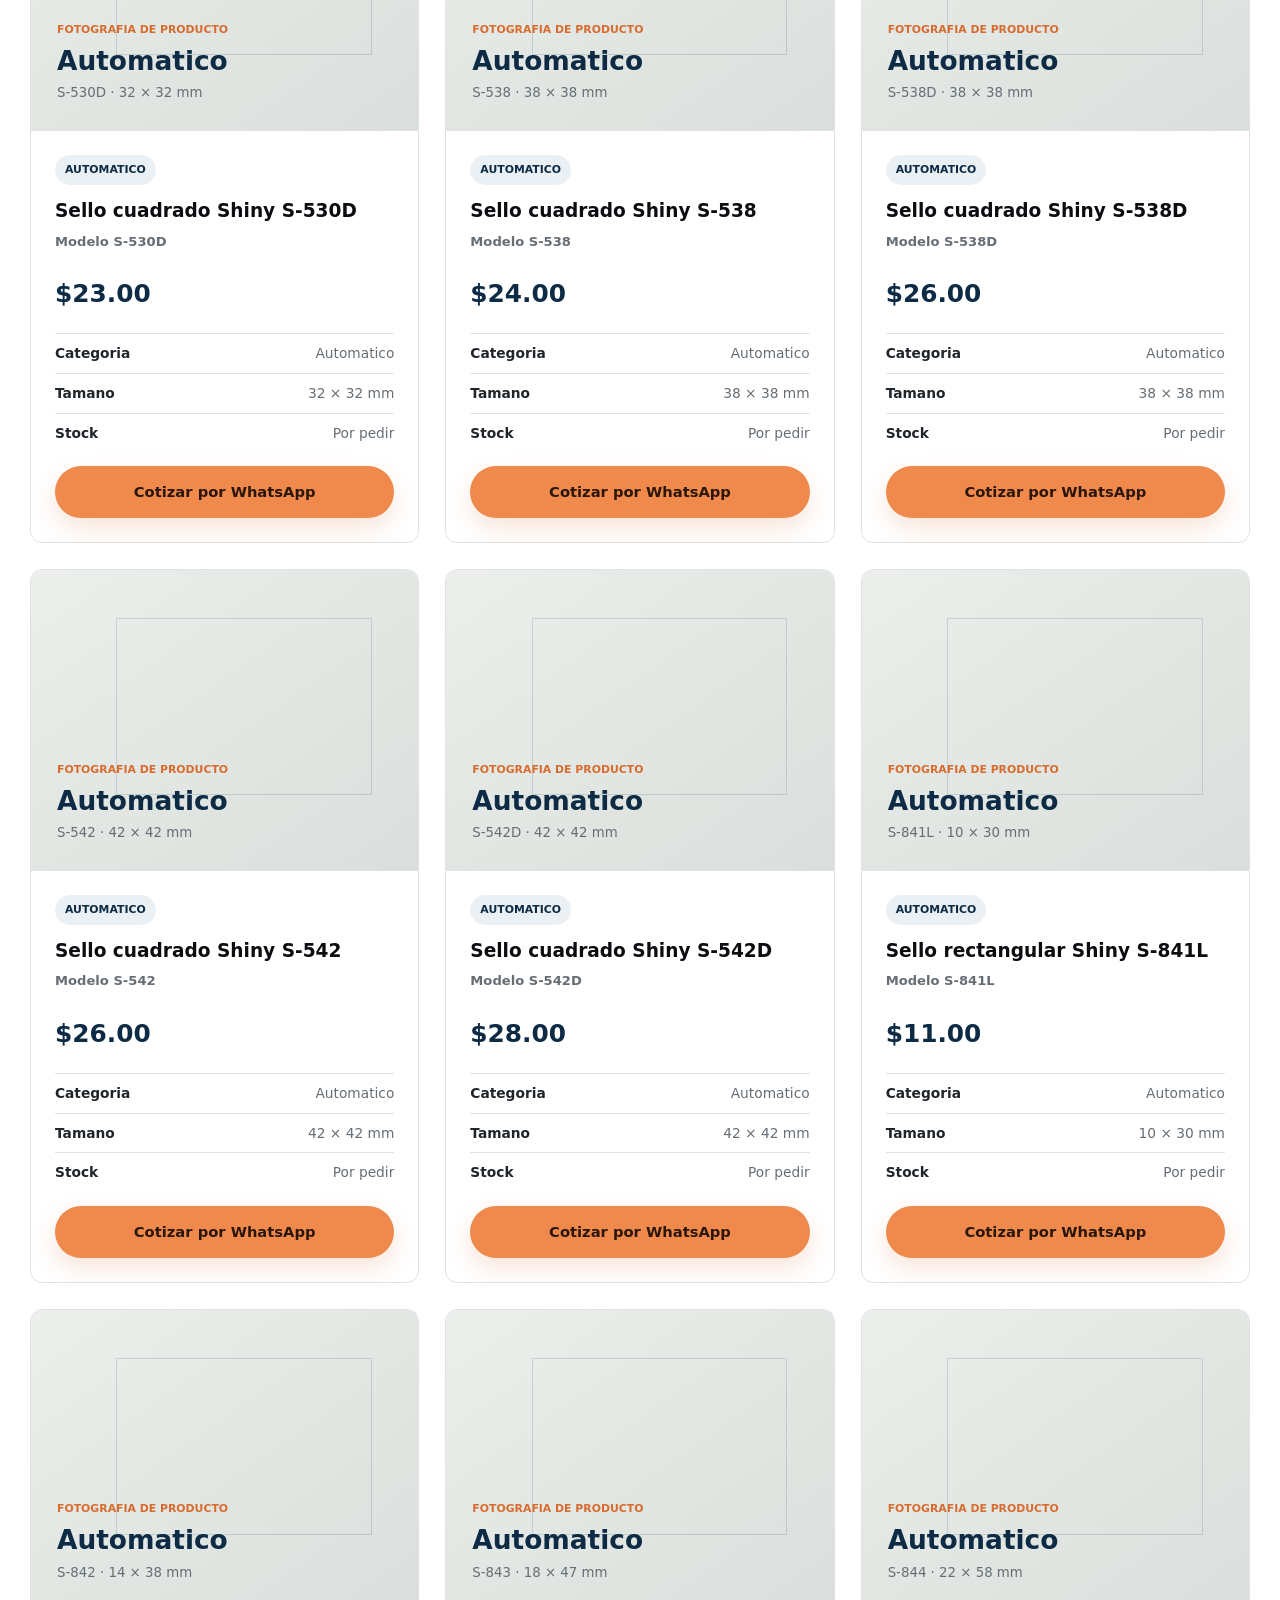
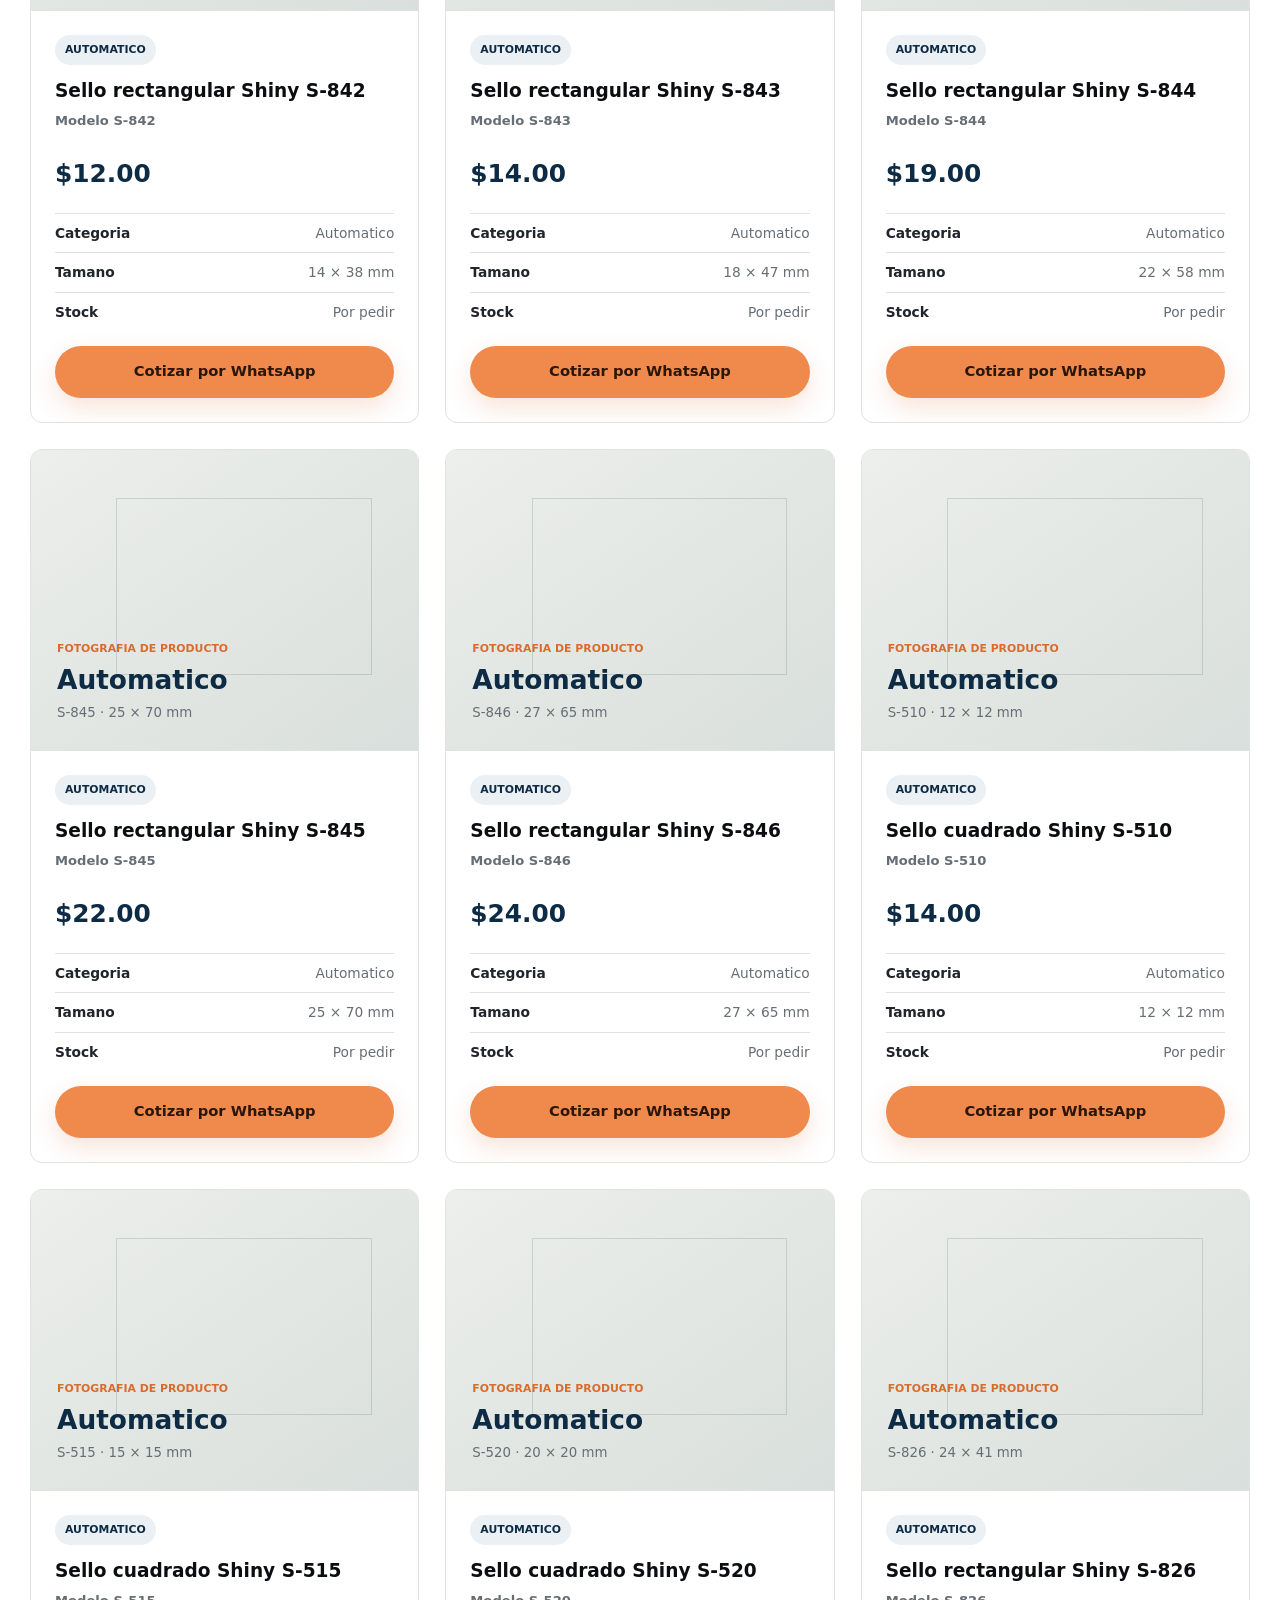
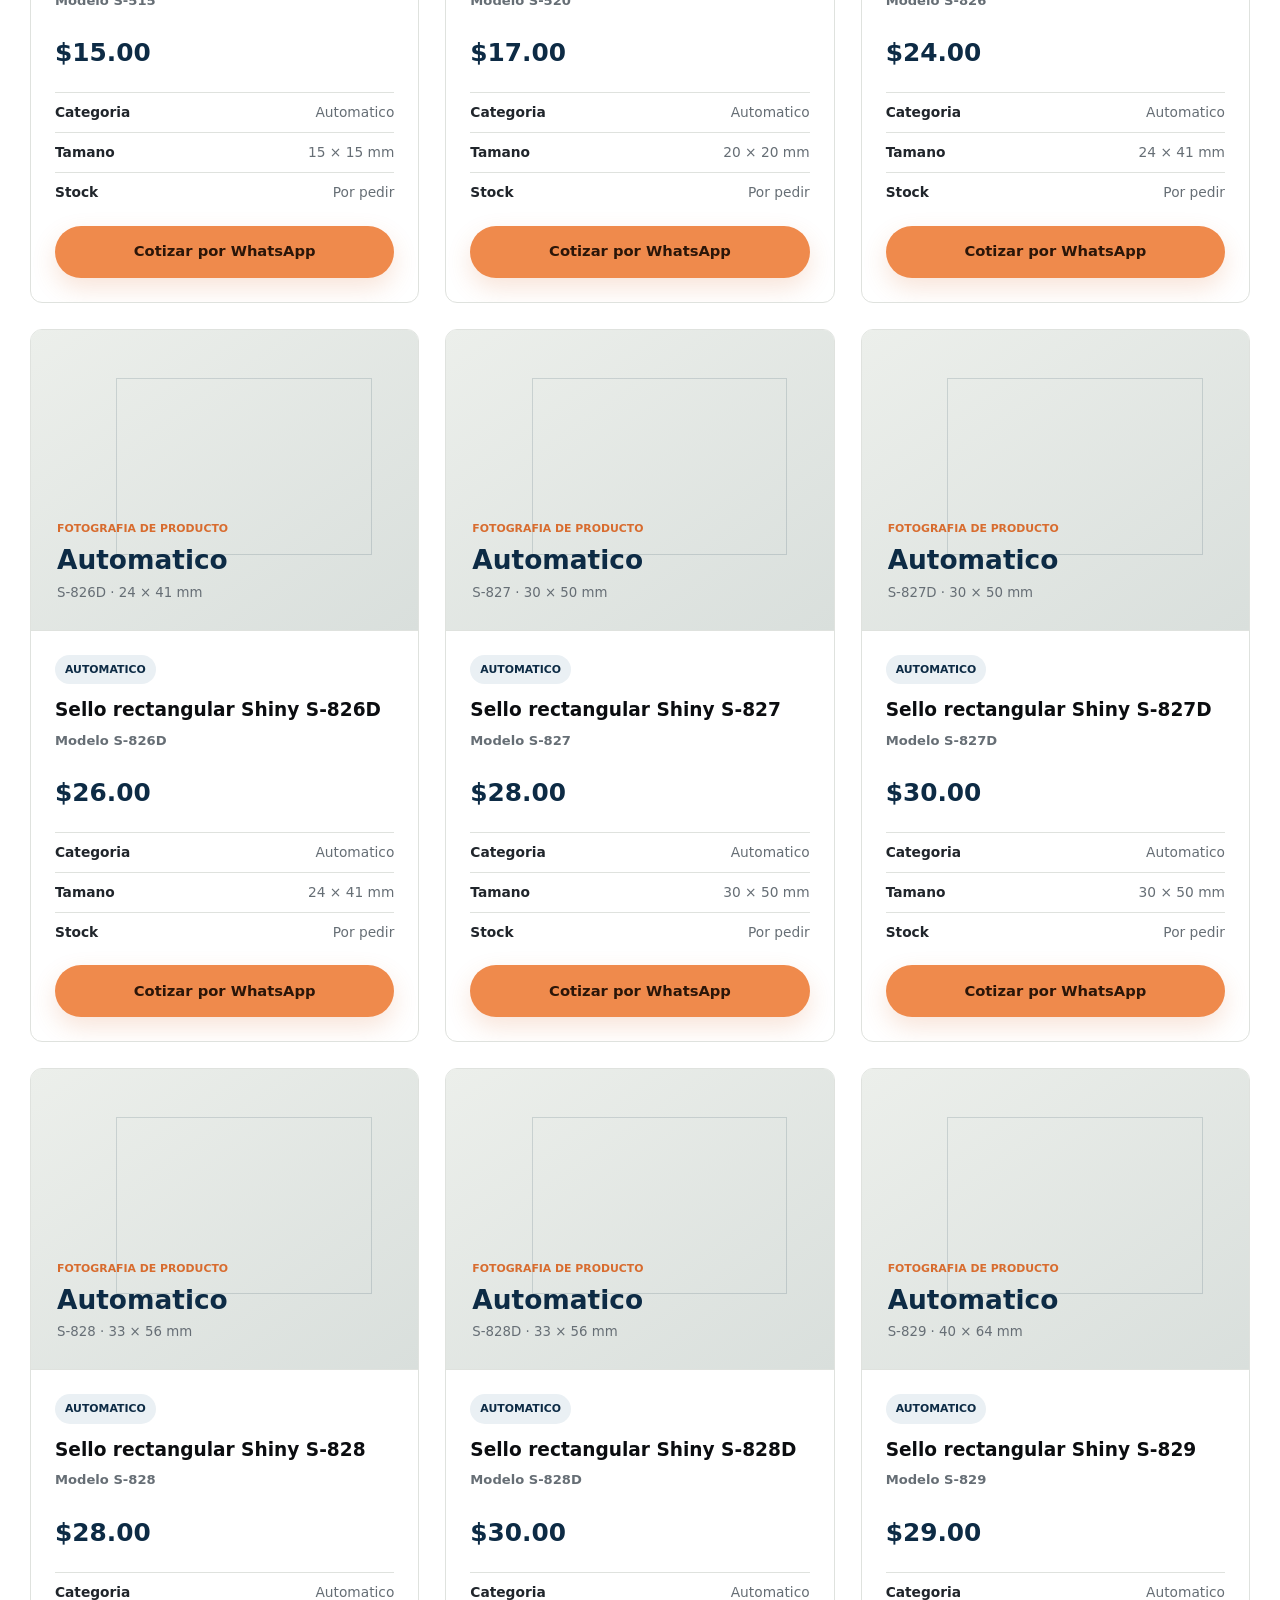
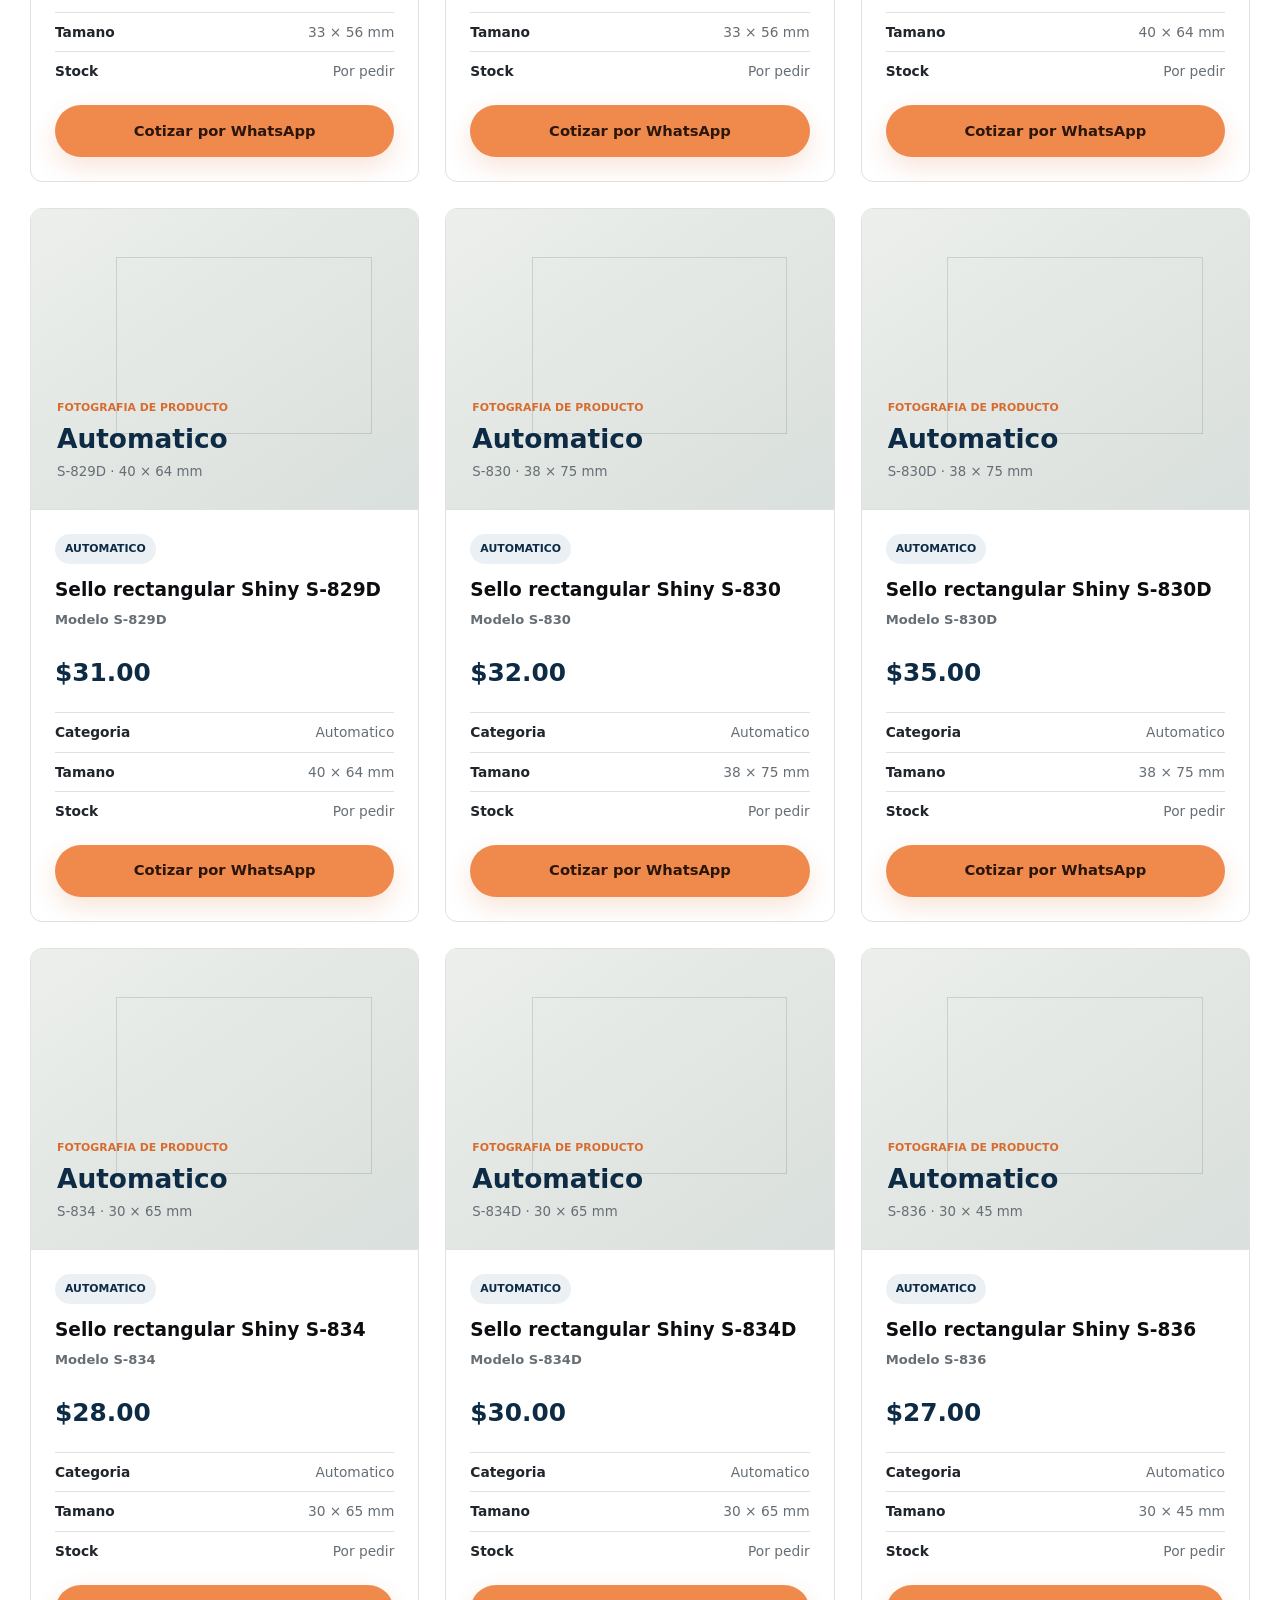
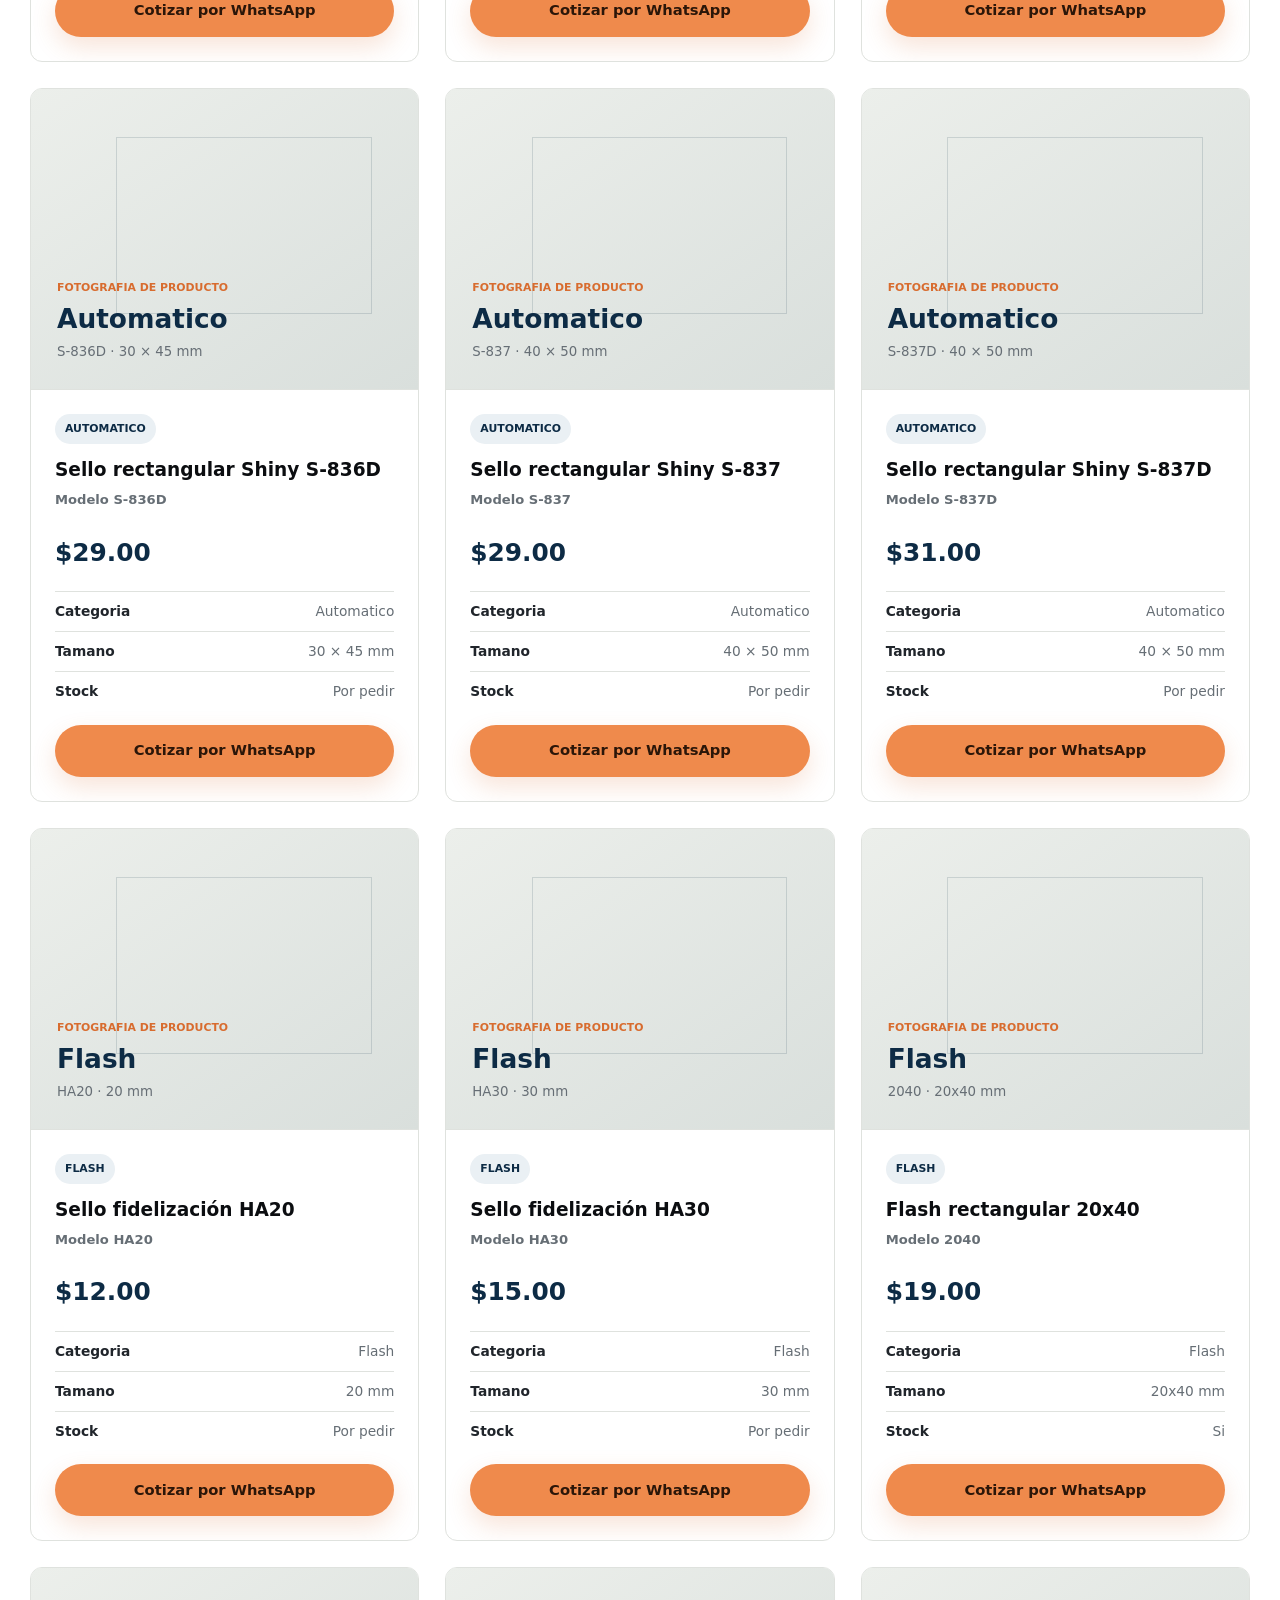
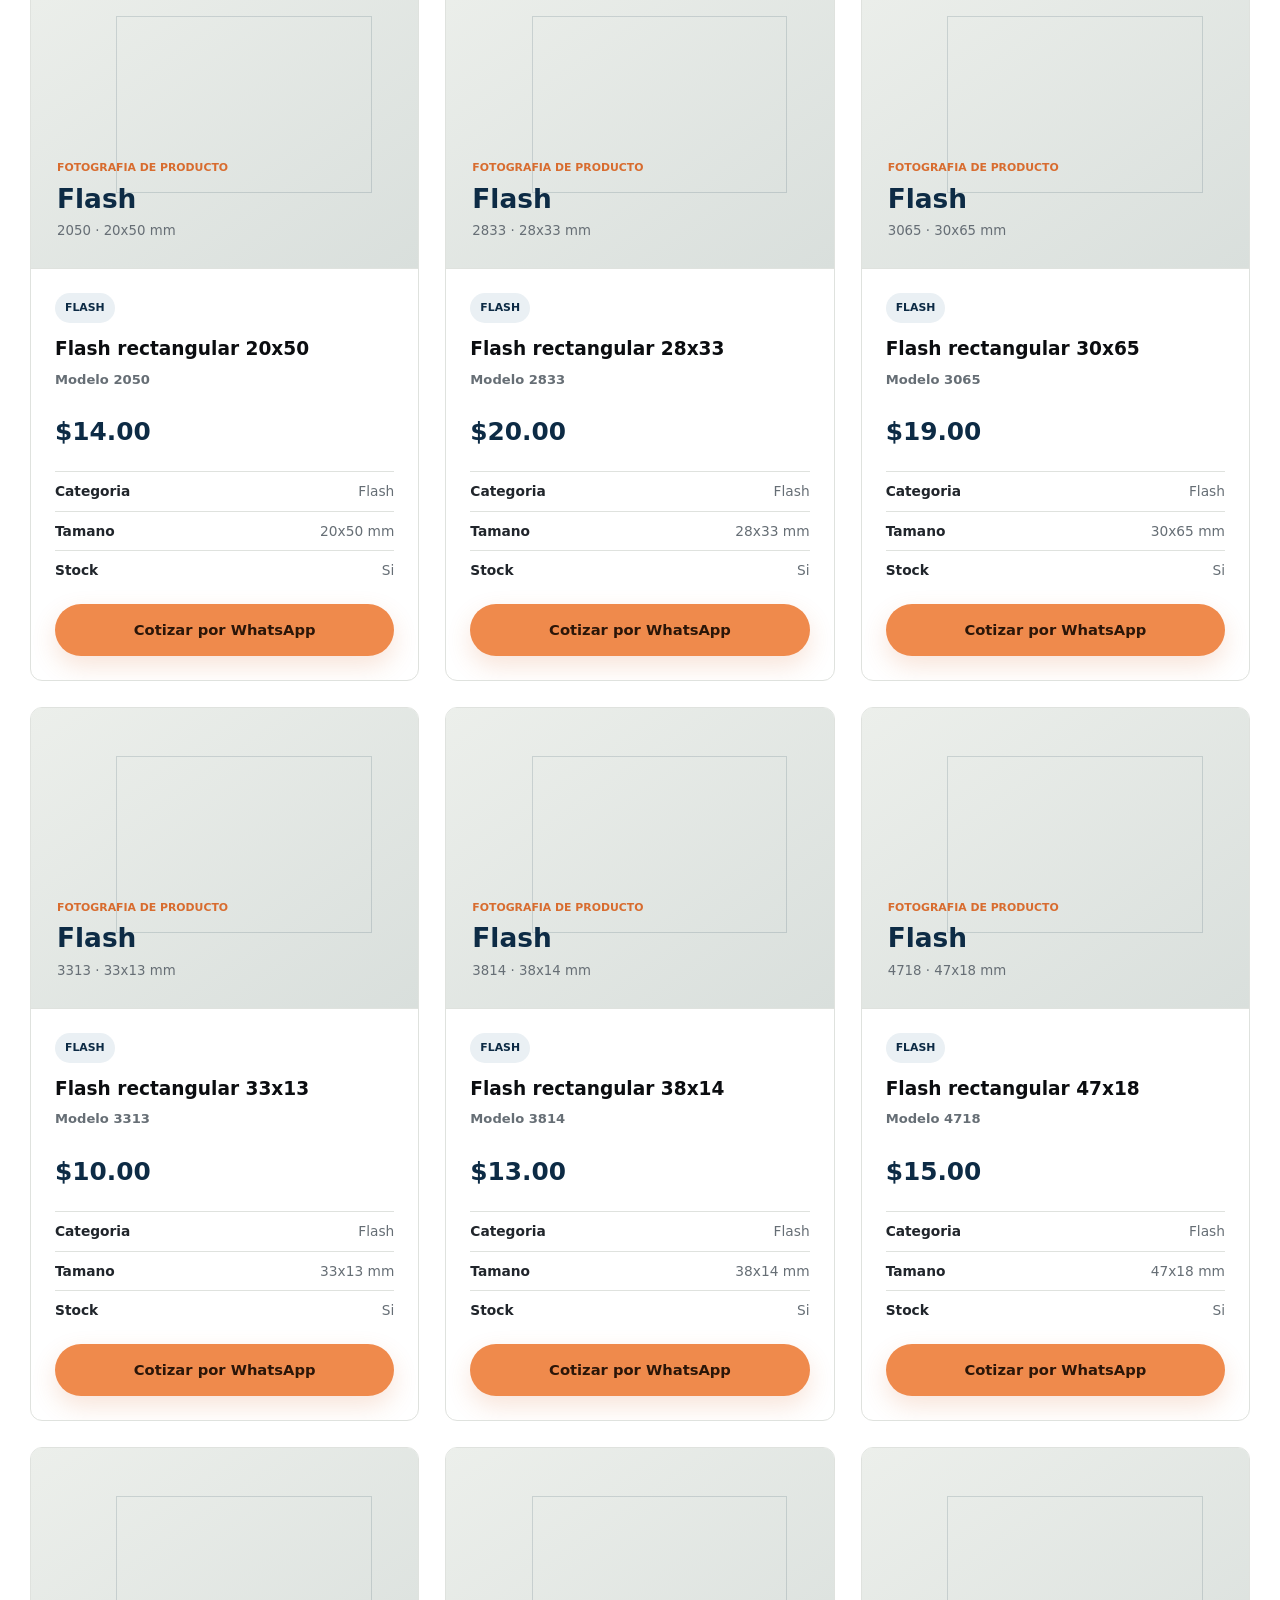
==== commit 73c6a920: "Rediseño visual premium base Limpieza visual, mejora de header, hero, secciones, tarjetas, espaciado" ====
--- a/catalogo.html
+++ b/catalogo.html
@@ -3,8 +3,9 @@
 <head>
   <meta charset="UTF-8">
   <meta name="viewport" content="width=device-width, initial-scale=1.0">
-  <meta name="description" content="Catalogo de Sellos Isaac con sellos automaticos, flash, redondos, pocket, tintas y accesorios.">
+  <meta name="description" content="Catalogo de sellos, tintas y accesorios de Sellos Isaac.">
   <title>Cat&aacute;logo | Sellos Isaac</title>
+  <link rel="icon" href="assets/logo/logo-sellos-isaac.png" type="image/png">
   <link rel="stylesheet" href="css/styles.css">
 </head>
 <body>
@@ -12,37 +13,43 @@
     <div class="container header-content">
       <a class="brand" href="index.html" aria-label="Sellos Isaac inicio">
         <img class="brand-logo" src="assets/logo/logo-sellos-isaac.png" alt="Sellos Isaac">
+        <span class="brand-copy"><strong>Sellos Isaac</strong><small>Sellos y papeler&iacute;a</small></span>
       </a>
-
-      <nav class="main-nav" aria-label="Navegacion principal">
+      <button class="nav-toggle" type="button" aria-expanded="false" aria-controls="main-nav" aria-label="Abrir menu"><span></span><span></span></button>
+      <nav id="main-nav" class="main-nav" aria-label="Navegacion principal">
         <a href="index.html">Inicio</a>
         <a class="active" href="catalogo.html">Cat&aacute;logo</a>
         <a href="papeleria.html">Papeler&iacute;a</a>
         <a href="contacto.html">Contacto</a>
+        <a class="nav-mobile-cta" href="contacto.html">Cotizar</a>
       </nav>
+      <a class="btn header-cta" href="contacto.html">Cotizar</a>
     </div>
   </header>
 
   <main>
-    <section class="page-hero compact-hero">
-      <div class="container page-hero-grid">
-        <div>
+    <section class="inner-hero">
+      <div class="container inner-hero-layout">
+        <div data-reveal>
           <p class="eyebrow">Cat&aacute;logo</p>
-          <h1>Sellos, tintas y accesorios</h1>
-          <p>Filtra por categor&iacute;a o busca por nombre, modelo, tama&ntilde;o o palabra clave.</p>
+          <h1>El sello correcto para cada forma de trabajar.</h1>
+          <p>Explora modelos, medidas y precios. Filtra por categor&iacute;a o busca directamente por nombre, modelo o tama&ntilde;o.</p>
         </div>
-        <img src="assets/img/oficina-sellos.svg" alt="" aria-hidden="true">
+        <div class="photo-placeholder inner-hero-media" role="img" aria-label="Espacio preparado para fotografia de productos de Sellos Isaac" data-reveal>
+          <span class="photo-label">Fotograf&iacute;a de producto</span>
+          <strong>Sellos, tintas<br>y accesorios</strong>
+          <small>Espacio listo para imagen real de cat&aacute;logo</small>
+        </div>
       </div>
     </section>
 
     <section class="section catalog-section">
       <div class="container">
-        <div class="catalog-toolbar">
+        <div class="catalog-toolbar" data-reveal>
           <div class="search-wrap">
             <label for="buscador">Buscar producto</label>
-            <input id="buscador" class="search-input" type="search" placeholder="Ej. Shiny, 38 mm, tinta, flash" data-buscador>
+            <input id="buscador" class="search-input" type="search" placeholder="Ej. Shiny, R-542, 38 mm, tinta" data-buscador>
           </div>
-
           <div class="filter-group" aria-label="Filtros por categoria">
             <button class="filter-btn active" type="button" data-filtro="Todos">Todos</button>
             <button class="filter-btn" type="button" data-filtro="Automatico">Autom&aacute;tico</button>
@@ -56,7 +63,6 @@
         <div class="catalog-meta" aria-live="polite">
           <span data-total-productos>Cargando productos...</span>
         </div>
-
         <div class="product-grid" data-productos></div>
         <div class="catalog-message" data-catalogo-mensaje hidden></div>
       </div>
@@ -68,20 +74,19 @@
       <div>
         <a class="brand footer-brand" href="index.html">
           <img class="brand-logo" src="assets/logo/logo-sellos-isaac.png" alt="Sellos Isaac">
+          <span class="brand-copy"><strong>Sellos Isaac</strong><small>Sellos y papeler&iacute;a</small></span>
         </a>
-        <p>Sellos personalizados, tintas y accesorios en Panam&aacute;.</p>
+        <p>Sellos personalizados y papeler&iacute;a para negocios en Panam&aacute;.</p>
       </div>
-
       <address class="footer-contact">
         <a href="https://wa.me/50767604522" target="_blank" rel="noopener">WhatsApp: +507 6760-4522</a>
         <a href="https://www.instagram.com/sellosisaac/" target="_blank" rel="noopener">Instagram: @sellosisaac</a>
-        <a href="mailto:sellosisaac@hotmail.com">Correo: sellosisaac@hotmail.com</a>
-        <span>Horario: Lunes a viernes, 8:00 a.m. - 5:00 p.m. | S&aacute;bados, 8:00 a.m. - 12:00 p.m.</span>
-        <span>Ubicaci&oacute;n: Ciudad de Panam&aacute;, Betania, Avenida Georgetown.</span>
+        <a href="mailto:sellosisaac@hotmail.com">sellosisaac@hotmail.com</a>
+        <span>Lunes a viernes, 8:00 a.m. - 5:00 p.m. | S&aacute;bados, 8:00 a.m. - 12:00 p.m.</span>
+        <span>Betania, Avenida Georgetown, Ciudad de Panam&aacute;.</span>
       </address>
     </div>
   </footer>
-
   <script src="js/main.js"></script>
 </body>
 </html>
--- a/css/styles.css
+++ b/css/styles.css
@@ -1,20 +1,23 @@
 :root {
-  --color-black: #0d0d0f;
-  --color-ink: #242428;
-  --color-muted: #686a72;
-  --color-line: #e7e7ea;
-  --color-soft: #f6f6f7;
-  --color-white: #ffffff;
-  --color-orange: #f26a21;
-  --color-orange-dark: #c94d12;
-  --color-orange-soft: #fff2ea;
-  --shadow-soft: 0 18px 44px rgba(13, 13, 15, 0.09);
-  --shadow-card: 0 18px 34px rgba(13, 13, 15, 0.12);
-  --radius: 8px;
-  --container: 1120px;
-}
-
-/* Base */
+  --ink: #0b0d10;
+  --ink-soft: #20252b;
+  --blue: #0d2b45;
+  --blue-light: #174b70;
+  --orange: #ef8a4c;
+  --orange-dark: #d86c2f;
+  --paper: #f5f5f2;
+  --surface: #ffffff;
+  --surface-soft: #ecefeb;
+  --line: #dfe2de;
+  --muted: #666e75;
+  --white: #ffffff;
+  --radius: 12px;
+  --radius-large: 28px;
+  --shadow-soft: 0 16px 42px rgba(13, 24, 34, 0.07);
+  --shadow-lift: 0 26px 64px rgba(13, 24, 34, 0.12);
+  --container: 1220px;
+}
+
 * {
   box-sizing: border-box;
 }
@@ -25,10 +28,12 @@
 
 body {
   margin: 0;
-  color: var(--color-ink);
-  background: var(--color-white);
+  color: var(--ink);
+  background: var(--paper);
   font-family: Inter, ui-sans-serif, system-ui, -apple-system, BlinkMacSystemFont, "Segoe UI", sans-serif;
-  line-height: 1.5;
+  font-size: 16px;
+  line-height: 1.65;
+  -webkit-font-smoothing: antialiased;
 }
 
 img {
@@ -48,517 +53,801 @@
   font: inherit;
 }
 
+button,
+a {
+  -webkit-tap-highlight-color: transparent;
+}
+
 .container {
-  width: min(100% - 32px, var(--container));
+  width: min(100% - 48px, var(--container));
   margin-inline: auto;
+}
+
+h1,
+h2,
+h3,
+p {
+  margin-top: 0;
+}
+
+h1,
+h2,
+h3 {
+  margin-bottom: 0;
+  color: var(--ink);
+  font-weight: 760;
+  letter-spacing: 0;
+  overflow-wrap: normal;
+  word-break: normal;
+}
+
+h1 {
+  font-size: clamp(3.25rem, 6.3vw, 6.5rem);
+  line-height: 0.98;
+}
+
+h2 {
+  font-size: clamp(2.25rem, 4.5vw, 4.6rem);
+  line-height: 1.02;
+}
+
+h3 {
+  font-size: 1.18rem;
+  line-height: 1.25;
+}
+
+p {
+  color: var(--muted);
+  overflow-wrap: anywhere;
+}
+
+.eyebrow {
+  margin-bottom: 18px;
+  color: var(--orange-dark);
+  font-size: 0.76rem;
+  font-weight: 850;
+  letter-spacing: 0;
+  line-height: 1.2;
+  text-transform: uppercase;
 }
 
 /* Header */
 .site-header {
   position: sticky;
   top: 0;
-  z-index: 20;
-  border-bottom: 1px solid rgba(231, 231, 234, 0.88);
+  z-index: 50;
+  border-bottom: 1px solid rgba(223, 226, 222, 0.9);
   background: rgba(255, 255, 255, 0.94);
-  backdrop-filter: blur(16px);
+  backdrop-filter: blur(22px);
 }
 
 .header-content {
-  display: flex;
-  min-height: 76px;
+  display: grid;
+  min-height: 82px;
+  grid-template-columns: auto minmax(0, 1fr) auto;
   align-items: center;
-  justify-content: space-between;
-  gap: 22px;
+  gap: 34px;
 }
 
 .brand {
   display: inline-flex;
   align-items: center;
+  gap: 11px;
+  width: fit-content;
 }
 
 .brand-logo {
   width: auto;
-  height: 52px;
+  height: 54px;
   max-width: 220px;
   object-fit: contain;
+}
+
+.brand-copy {
+  display: grid;
+  gap: 1px;
+  color: var(--blue);
+  line-height: 1.12;
+  white-space: nowrap;
+}
+
+.brand-copy strong {
+  font-size: 0.96rem;
+  font-weight: 850;
+}
+
+.brand-copy small {
+  color: var(--muted);
+  font-size: 0.68rem;
+  font-weight: 650;
 }
 
 .main-nav {
   display: flex;
   align-items: center;
-  gap: 6px;
-  color: var(--color-muted);
-  font-size: 0.95rem;
-  font-weight: 750;
+  justify-content: center;
+  gap: 2px;
+  color: #4f575f;
+  font-size: 0.9rem;
+  font-weight: 700;
 }
 
 .main-nav a {
-  border-radius: 6px;
-  padding: 10px 12px;
-  transition: background-color 180ms ease, color 180ms ease, transform 180ms ease;
+  position: relative;
+  padding: 10px 13px;
+  transition: color 180ms ease;
+}
+
+.main-nav a::after {
+  position: absolute;
+  right: 13px;
+  bottom: 3px;
+  left: 13px;
+  height: 2px;
+  background: var(--orange);
+  content: "";
+  opacity: 0;
+  transform: scaleX(0.2);
+  transition: opacity 180ms ease, transform 180ms ease;
 }
 
 .main-nav a:hover,
 .main-nav a.active {
-  color: var(--color-black);
-  background: var(--color-soft);
-  transform: translateY(-1px);
-}
-
-/* Type and buttons */
-.eyebrow {
-  margin: 0 0 12px;
-  color: var(--color-orange-dark);
-  font-size: 0.78rem;
-  font-weight: 900;
-  letter-spacing: 0.08em;
-  text-transform: uppercase;
-}
-
-h1,
-h2,
-h3,
-p {
-  overflow-wrap: anywhere;
-}
-
-h1,
-h2,
-h3 {
-  margin: 0;
-  color: var(--color-black);
-  line-height: 1.08;
-  letter-spacing: 0;
-}
-
-h1 {
-  max-width: 760px;
-  font-size: clamp(2.45rem, 7vw, 5.7rem);
-}
-
-h2 {
-  font-size: clamp(1.8rem, 3.5vw, 3rem);
-}
-
-h3 {
-  font-size: 1.12rem;
-}
-
-p {
-  color: var(--color-muted);
-}
-
+  color: var(--ink);
+}
+
+.main-nav a.active::after {
+  opacity: 1;
+  transform: scaleX(1);
+}
+
+.nav-mobile-cta,
+.nav-toggle {
+  display: none;
+}
+
+.nav-toggle {
+  width: 44px;
+  height: 44px;
+  place-items: center;
+  border: 1px solid var(--line);
+  border-radius: 50%;
+  padding: 0;
+  background: var(--surface);
+  cursor: pointer;
+}
+
+.nav-toggle span {
+  display: block;
+  width: 17px;
+  height: 1.5px;
+  background: var(--ink);
+  transition: transform 180ms ease;
+}
+
+.nav-toggle span + span {
+  margin-top: -13px;
+}
+
+.header-cta {
+  min-height: 44px;
+  padding: 11px 18px;
+}
+
+/* Buttons and links */
 .btn {
   display: inline-flex;
-  min-height: 48px;
+  min-height: 52px;
   align-items: center;
   justify-content: center;
   border: 1px solid transparent;
-  border-radius: 6px;
-  padding: 13px 18px;
+  border-radius: 999px;
+  padding: 14px 23px;
   cursor: pointer;
-  font-weight: 850;
-  line-height: 1.1;
+  font-size: 0.92rem;
+  font-weight: 800;
+  line-height: 1.15;
   text-align: center;
-  transition: transform 180ms ease, box-shadow 180ms ease, background-color 180ms ease, border-color 180ms ease;
+  transition: transform 200ms ease, box-shadow 200ms ease, color 200ms ease, background-color 200ms ease, border-color 200ms ease;
 }
 
 .btn:hover {
   transform: translateY(-2px);
 }
 
-.btn-primary {
-  color: var(--color-white);
-  background: var(--color-black);
-  box-shadow: 0 12px 28px rgba(13, 13, 15, 0.16);
-}
-
-.btn-primary:hover {
-  background: #000000;
-  box-shadow: var(--shadow-card);
-}
-
+.btn-primary,
+.header-cta {
+  color: var(--white);
+  background: var(--ink);
+  box-shadow: 0 10px 24px rgba(11, 13, 16, 0.15);
+}
+
+.btn-primary:hover,
+.header-cta:hover {
+  background: var(--blue);
+  box-shadow: 0 15px 32px rgba(13, 43, 69, 0.22);
+}
+
+.btn-accent,
 .btn-whatsapp {
-  color: var(--color-white);
-  background: linear-gradient(135deg, var(--color-orange), #ff8a3d);
-  box-shadow: 0 14px 30px rgba(242, 106, 33, 0.28);
-}
-
+  color: #2b1609;
+  background: var(--orange);
+  box-shadow: 0 10px 24px rgba(216, 108, 47, 0.18);
+}
+
+.btn-accent:hover,
 .btn-whatsapp:hover {
-  background: linear-gradient(135deg, var(--color-orange-dark), var(--color-orange));
-  box-shadow: 0 18px 38px rgba(242, 106, 33, 0.34);
+  color: var(--white);
+  background: var(--orange-dark);
+}
+
+.btn-light {
+  color: var(--ink);
+  background: var(--white);
+}
+
+.btn-light:hover {
+  color: var(--white);
+  background: var(--orange);
 }
 
 .btn-full {
   width: 100%;
 }
 
-/* Hero */
-.hero,
-.page-hero {
+.text-link {
+  display: inline-flex;
+  align-items: center;
+  gap: 10px;
+  color: var(--blue);
+  font-weight: 800;
+  transition: gap 180ms ease, color 180ms ease;
+}
+
+.text-link:hover {
+  gap: 15px;
+  color: var(--orange-dark);
+}
+
+.text-link-light {
+  color: var(--white);
+}
+
+.btn:focus-visible,
+.text-link:focus-visible,
+.main-nav a:focus-visible,
+.nav-toggle:focus-visible,
+.filter-btn:focus-visible,
+input:focus-visible,
+select:focus-visible,
+textarea:focus-visible {
+  outline: 3px solid rgba(239, 138, 76, 0.28);
+  outline-offset: 3px;
+}
+
+/* Premium photo placeholders */
+.photo-placeholder {
   position: relative;
+  display: flex;
   overflow: hidden;
+  flex-direction: column;
+  justify-content: flex-end;
+  border: 1px solid #d7dcda;
+  border-radius: var(--radius-large);
+  padding: clamp(24px, 4vw, 48px);
   background:
-    linear-gradient(135deg, rgba(242, 106, 33, 0.16) 0%, rgba(255, 242, 234, 0.92) 36%, #ffffff 72%),
-    var(--color-white);
-}
-
-.hero {
-  border-bottom: 1px solid var(--color-line);
-}
-
-.hero-grid {
-  display: grid;
-  min-height: calc(100vh - 76px);
-  grid-template-columns: minmax(0, 1.02fr) minmax(320px, 0.98fr);
+    linear-gradient(145deg, rgba(255, 255, 255, 0.8), rgba(225, 229, 226, 0.75)),
+    #e7eae7;
+  isolation: isolate;
+}
+
+.photo-placeholder::before,
+.photo-placeholder::after {
+  position: absolute;
+  z-index: -1;
+  border: 1px solid rgba(13, 43, 69, 0.12);
+  content: "";
+}
+
+.photo-placeholder::before {
+  inset: 10% 9% 18% 16%;
+}
+
+.photo-placeholder::after {
+  inset: 20% 18% 8% 8%;
+}
+
+.photo-placeholder-dark {
+  color: var(--white);
+  border-color: rgba(255, 255, 255, 0.12);
+  background: linear-gradient(145deg, #0a1016, #153a56);
+}
+
+.photo-placeholder-dark::before,
+.photo-placeholder-dark::after {
+  border-color: rgba(255, 255, 255, 0.14);
+}
+
+.photo-placeholder-light {
+  color: var(--ink);
+  background: linear-gradient(145deg, #ffffff, #e7ebe8);
+}
+
+.photo-label {
+  position: relative;
+  z-index: 1;
+  margin-bottom: 14px;
+  color: var(--orange-dark);
+  font-size: 0.72rem;
+  font-weight: 850;
+  text-transform: uppercase;
+}
+
+.photo-placeholder-dark .photo-label {
+  color: #ffb17d;
+}
+
+.photo-placeholder strong {
+  position: relative;
+  z-index: 1;
+  max-width: 520px;
+  font-size: clamp(1.8rem, 3.6vw, 3.7rem);
+  line-height: 1.02;
+}
+
+.photo-placeholder small {
+  position: relative;
+  z-index: 1;
+  margin-top: 16px;
+  color: inherit;
+  opacity: 0.62;
+  font-size: 0.82rem;
+  font-weight: 650;
+}
+
+/* Home hero */
+.home-hero {
+  overflow: hidden;
+  padding: 66px 0 0;
+  background: var(--paper);
+}
+
+.hero-layout {
+  display: grid;
+  grid-template-columns: minmax(0, 0.9fr) minmax(430px, 1.1fr);
   align-items: center;
-  gap: clamp(32px, 6vw, 72px);
-  padding: 68px 0 76px;
+  gap: clamp(44px, 7vw, 96px);
 }
 
 .hero-copy {
-  max-width: 720px;
-}
-
-.hero-text,
-.page-hero p,
-.section-heading p,
-.quote-steps-copy p,
-.form-header p {
-  max-width: 690px;
-  margin: 18px 0 0;
-  color: var(--color-muted);
-  font-size: clamp(1rem, 2vw, 1.2rem);
+  max-width: 700px;
+  padding-bottom: 34px;
+}
+
+.hero-copy h1 {
+  max-width: 760px;
+}
+
+.hero-text {
+  max-width: 670px;
+  margin: 28px 0 0;
+  font-size: clamp(1.05rem, 1.65vw, 1.24rem);
+  line-height: 1.75;
 }
 
 .hero-actions {
   display: flex;
   flex-wrap: wrap;
   gap: 12px;
-  margin-top: 32px;
-}
-
-.hero-trust {
-  display: flex;
-  flex-wrap: wrap;
-  gap: 10px;
-  margin-top: 24px;
-}
-
-.hero-trust span {
-  border: 1px solid rgba(242, 106, 33, 0.22);
-  border-radius: 6px;
-  padding: 8px 10px;
-  color: var(--color-ink);
-  background: rgba(255, 255, 255, 0.76);
-  font-size: 0.88rem;
-  font-weight: 800;
-}
-
-.hero-visual {
-  display: grid;
-  min-height: 430px;
-  place-items: center;
-}
-
-.hero-image {
-  width: min(100%, 620px);
-  filter: drop-shadow(0 22px 38px rgba(13, 13, 15, 0.13));
-}
-
-/* Sections */
+  margin-top: 34px;
+}
+
+.hero-media {
+  position: relative;
+  padding-bottom: 28px;
+}
+
+.hero-media > .photo-placeholder {
+  min-height: 570px;
+}
+
+.hero-media-caption {
+  position: absolute;
+  right: 24px;
+  bottom: 0;
+  display: grid;
+  min-width: 245px;
+  gap: 2px;
+  border-radius: var(--radius);
+  padding: 17px 20px;
+  background: var(--white);
+  box-shadow: var(--shadow-soft);
+}
+
+.hero-media-caption span {
+  color: var(--orange-dark);
+  font-size: 0.7rem;
+  font-weight: 850;
+  text-transform: uppercase;
+}
+
+.hero-media-caption strong {
+  color: var(--blue);
+  font-size: 0.92rem;
+}
+
+.highlights-strip {
+  display: grid;
+  margin-top: 58px;
+  grid-template-columns: repeat(4, minmax(0, 1fr));
+  border-top: 1px solid var(--line);
+  border-bottom: 1px solid var(--line);
+}
+
+.highlights-strip > div {
+  display: grid;
+  min-height: 112px;
+  align-content: center;
+  gap: 2px;
+  padding: 20px 24px;
+  border-right: 1px solid var(--line);
+}
+
+.highlights-strip > div:last-child {
+  border-right: 0;
+}
+
+.highlights-strip strong {
+  color: var(--ink);
+  font-size: 0.92rem;
+}
+
+.highlights-strip span {
+  color: var(--muted);
+  font-size: 0.8rem;
+}
+
+/* Shared sections */
 .section {
-  padding: 76px 0;
-}
-
-.section-muted {
-  background: var(--color-soft);
-}
-
-.section-categories {
-  background: linear-gradient(180deg, #ffffff, #fafafa);
+  padding: 116px 0;
+  background: var(--surface);
 }
 
 .section-heading {
-  max-width: 720px;
-  margin: 0 auto 34px;
-  text-align: center;
-}
-
-.section-heading.align-left {
-  margin-inline: 0;
-  text-align: left;
-}
-
-.category-grid,
-.benefits-grid,
-.steps-grid,
-.service-grid,
-.product-grid {
-  display: grid;
-  gap: 18px;
-}
-
-.category-grid {
-  grid-template-columns: repeat(4, minmax(0, 1fr));
-}
-
-.category-card,
-.benefit-item,
-.step-card,
-.service-card,
-.product-card,
-.contact-panel,
-.quote-form {
-  border: 1px solid var(--color-line);
+  max-width: 800px;
+  margin: 0 auto 56px;
+}
+
+.section-heading-split {
+  display: grid;
+  max-width: none;
+  grid-template-columns: minmax(0, 1.35fr) minmax(280px, 0.65fr);
+  align-items: end;
+  gap: clamp(40px, 8vw, 120px);
+}
+
+.section-heading-split p:last-child {
+  margin-bottom: 5px;
+  font-size: 1.04rem;
+  line-height: 1.75;
+}
+
+/* Solutions */
+.solutions-grid {
+  display: grid;
+  grid-template-columns: repeat(2, minmax(0, 1fr));
+  gap: 42px 24px;
+}
+
+.solution-card {
+  display: block;
+}
+
+.solution-media {
+  min-height: 360px;
   border-radius: var(--radius);
-  background: var(--color-white);
-}
-
-.category-card {
-  display: grid;
-  min-height: 266px;
-  align-content: start;
-  padding: 20px;
-  transition: transform 180ms ease, border-color 180ms ease, box-shadow 180ms ease;
-}
-
-.category-card:hover,
-.benefit-item:hover,
-.step-card:hover,
-.service-card:hover,
-.product-card:hover {
-  border-color: rgba(242, 106, 33, 0.48);
-  box-shadow: var(--shadow-soft);
-  transform: translateY(-4px);
-}
-
-.category-card img {
-  width: 100%;
-  height: 136px;
-  margin-bottom: 18px;
-  object-fit: contain;
-  border-radius: 8px;
-  background: var(--color-soft);
-}
-
-.category-card p,
-.benefit-item p,
-.step-card p,
-.product-card p,
-.contact-panel p,
-.site-footer p {
-  color: var(--color-muted);
-}
-
-.benefits-layout {
-  display: grid;
-  grid-template-columns: minmax(260px, 0.72fr) minmax(0, 1.28fr);
-  gap: 34px;
-  align-items: start;
-}
-
-.benefits-grid {
-  grid-template-columns: repeat(2, minmax(0, 1fr));
-}
-
-.benefit-item,
-.step-card {
-  padding: 22px;
-  transition: transform 180ms ease, border-color 180ms ease, box-shadow 180ms ease;
-}
-
-.benefit-number {
-  display: inline-grid;
-  width: 38px;
-  height: 38px;
-  margin-bottom: 24px;
-  place-items: center;
-  border-radius: 8px;
-  color: var(--color-orange-dark);
-  background: var(--color-orange-soft);
-  font-size: 0.82rem;
-  font-weight: 900;
-}
-
-.quote-steps {
-  display: grid;
-  grid-template-columns: minmax(260px, 0.78fr) minmax(0, 1.22fr);
-  gap: 34px;
-  align-items: center;
-}
-
-.quote-steps-copy .btn {
-  margin-top: 26px;
-}
-
-.section-paper-teaser {
-  background: #ffffff;
-}
-
-.paper-teaser {
-  display: grid;
-  grid-template-columns: minmax(0, 0.92fr) minmax(240px, 0.58fr);
-  gap: 28px;
-  align-items: center;
-  border: 1px solid rgba(242, 106, 33, 0.18);
-  border-radius: var(--radius);
-  padding: clamp(24px, 4vw, 42px);
-  background:
-    linear-gradient(135deg, rgba(242, 106, 33, 0.12), transparent 42%),
-    var(--color-soft);
-}
-
-.paper-teaser p {
-  max-width: 620px;
-}
-
-.paper-teaser .btn {
-  margin-top: 22px;
-}
-
-.paper-teaser img {
-  width: min(100%, 360px);
-  justify-self: end;
-  filter: drop-shadow(0 18px 30px rgba(13, 13, 15, 0.1));
-}
-
-.steps-grid {
-  grid-template-columns: repeat(3, minmax(0, 1fr));
-}
-
-.step-card span {
-  display: grid;
-  width: 44px;
-  height: 44px;
-  margin-bottom: 26px;
-  place-items: center;
-  border-radius: 50%;
-  color: var(--color-white);
-  background: var(--color-black);
-  font-weight: 900;
-}
-
-/* Page hero */
-.page-hero {
-  border-bottom: 1px solid var(--color-line);
-}
-
-.compact-hero .container {
-  padding: 54px 0 48px;
-}
-
-.page-hero-grid {
-  display: grid;
-  grid-template-columns: minmax(0, 1fr) minmax(220px, 360px);
-  gap: 28px;
-  align-items: center;
-}
-
-.page-hero-grid img {
-  width: 100%;
-  filter: drop-shadow(0 18px 30px rgba(13, 13, 15, 0.1));
-}
-
-.page-hero-btn {
-  margin-top: 24px;
-}
-
-/* Paper services */
-.service-grid {
-  grid-template-columns: repeat(4, minmax(0, 1fr));
-}
-
-.service-card {
-  display: flex;
-  min-height: 100%;
-  flex-direction: column;
-  overflow: hidden;
-  transition: transform 180ms ease, border-color 180ms ease, box-shadow 180ms ease;
-}
-
-.service-card img {
-  width: 100%;
-  height: 170px;
-  object-fit: contain;
-  padding: 18px;
-  border-bottom: 1px solid var(--color-line);
-  background: linear-gradient(145deg, #ffffff, #f5f5f7);
-}
-
-.service-card-body {
-  display: flex;
-  flex: 1;
-  flex-direction: column;
-  padding: 18px;
-}
-
-.service-card-body p {
-  margin-bottom: 20px;
-}
-
-.service-card .btn {
-  margin-top: auto;
-}
-
-.options-layout {
-  display: grid;
-  grid-template-columns: minmax(260px, 0.85fr) minmax(0, 1.15fr);
-  gap: 32px;
-  align-items: start;
-}
-
-.options-list {
-  display: grid;
-  gap: 12px;
+  transition: transform 280ms ease, box-shadow 280ms ease;
+}
+
+.solution-media strong {
+  font-size: clamp(1.8rem, 3vw, 3rem);
+}
+
+.solution-card:hover .solution-media {
+  box-shadow: var(--shadow-lift);
+  transform: translateY(-6px);
+}
+
+.solution-content {
+  display: grid;
+  grid-template-columns: 44px 1fr;
+  gap: 2px 14px;
+  padding: 22px 4px 0;
+}
+
+.solution-content > span {
+  grid-row: 1 / 3;
+  color: var(--orange-dark);
+  font-size: 0.76rem;
+  font-weight: 850;
+}
+
+.solution-content h3 {
+  color: var(--blue);
+  font-size: 1.25rem;
+}
+
+.solution-content p {
+  margin: 6px 0 0;
+  font-size: 0.91rem;
+}
+
+/* Process */
+.process-section {
+  color: var(--white);
+  background: var(--ink);
+}
+
+.process-layout {
+  display: grid;
+  grid-template-columns: minmax(280px, 0.72fr) minmax(0, 1.28fr);
+  gap: clamp(56px, 9vw, 140px);
+}
+
+.process-intro h2,
+.process-intro p {
+  color: var(--white);
+}
+
+.process-intro p:not(.eyebrow) {
+  max-width: 410px;
+  margin: 24px 0 32px;
+  opacity: 0.68;
+}
+
+.process-intro .text-link {
+  color: #ffb17d;
+}
+
+.process-list {
   margin: 0;
   padding: 0;
   list-style: none;
 }
 
-.options-list li {
-  position: relative;
-  border: 1px solid var(--color-line);
-  border-radius: 6px;
-  padding: 14px 16px 14px 46px;
-  color: var(--color-ink);
-  background: var(--color-white);
-  font-weight: 800;
-}
-
-.options-list li::before {
-  position: absolute;
-  left: 16px;
-  top: 50%;
-  width: 14px;
-  height: 14px;
-  border-radius: 50%;
-  background: var(--color-orange);
-  content: "";
-  transform: translateY(-50%);
-  box-shadow: 0 0 0 5px rgba(242, 106, 33, 0.12);
+.process-list li {
+  display: grid;
+  grid-template-columns: 60px 1fr;
+  gap: 20px;
+  border-top: 1px solid rgba(255, 255, 255, 0.14);
+  padding: 28px 0;
+}
+
+.process-list li:last-child {
+  border-bottom: 1px solid rgba(255, 255, 255, 0.14);
+}
+
+.process-list > li > span {
+  color: #ffb17d;
+  font-size: 0.76rem;
+  font-weight: 850;
+}
+
+.process-list h3 {
+  color: var(--white);
+  font-size: 1.45rem;
+}
+
+.process-list p {
+  max-width: 580px;
+  margin: 8px 0 0;
+  color: rgba(255, 255, 255, 0.62);
+}
+
+/* Paper feature */
+.paper-feature-section {
+  padding: 28px 0;
+  background: var(--surface);
+}
+
+.paper-feature {
+  display: grid;
+  grid-template-columns: minmax(0, 0.8fr) minmax(360px, 1.2fr);
+  gap: clamp(36px, 7vw, 88px);
+  align-items: center;
+  border-radius: var(--radius-large);
+  padding: clamp(36px, 6vw, 76px);
+  background: var(--blue);
+}
+
+.paper-feature-copy h2,
+.paper-feature-copy p {
+  color: var(--white);
+}
+
+.paper-feature-copy p:not(.eyebrow) {
+  margin: 26px 0 32px;
+  opacity: 0.68;
+  line-height: 1.75;
+}
+
+.paper-feature .photo-placeholder {
+  min-height: 460px;
+}
+
+/* Trust */
+.trust-section {
+  background: var(--paper);
+}
+
+.trust-grid {
+  display: grid;
+  grid-template-columns: repeat(4, minmax(0, 1fr));
+  border-top: 1px solid var(--line);
+  border-bottom: 1px solid var(--line);
+}
+
+.trust-grid article {
+  min-height: 270px;
+  padding: 34px 28px;
+  border-right: 1px solid var(--line);
+}
+
+.trust-grid article:last-child {
+  border-right: 0;
+}
+
+.trust-grid article > strong {
+  display: block;
+  margin-bottom: 58px;
+  color: var(--orange-dark);
+  font-size: 0.8rem;
+}
+
+.trust-grid h3 {
+  color: var(--blue);
+}
+
+.trust-grid p {
+  margin: 12px 0 0;
+  font-size: 0.91rem;
+}
+
+/* Testimonials */
+.testimonials-section {
+  background: var(--surface);
+}
+
+.testimonials-layout {
+  display: grid;
+  grid-template-columns: minmax(280px, 0.7fr) minmax(0, 1.3fr);
+  gap: clamp(54px, 9vw, 140px);
+  align-items: center;
+}
+
+.testimonials-layout > div:first-child > p:last-child {
+  max-width: 480px;
+  margin-top: 24px;
+}
+
+.testimonial-placeholder {
+  border-left: 3px solid var(--orange);
+  padding: 14px 0 14px clamp(28px, 5vw, 64px);
+}
+
+.testimonial-placeholder > span {
+  color: var(--orange-dark);
+  font-size: 0.72rem;
+  font-weight: 850;
+  text-transform: uppercase;
+}
+
+.testimonial-placeholder blockquote {
+  margin: 22px 0;
+  color: var(--blue);
+  font-size: clamp(1.65rem, 3.4vw, 3.2rem);
+  font-weight: 650;
+  line-height: 1.2;
+}
+
+.testimonial-placeholder small {
+  color: var(--muted);
+}
+
+/* Final CTA */
+.final-cta-section {
+  padding: 28px 0;
+  background: var(--surface);
+}
+
+.final-cta {
+  border-radius: var(--radius-large);
+  padding: clamp(42px, 7vw, 86px);
+  background: var(--ink);
+}
+
+.final-cta h2 {
+  max-width: 920px;
+  color: var(--white);
+}
+
+.final-cta-actions {
+  display: flex;
+  flex-wrap: wrap;
+  align-items: center;
+  gap: 28px;
+  margin-top: 36px;
+}
+
+/* Inner heroes */
+.inner-hero {
+  padding: 72px 0;
+  background: var(--paper);
+}
+
+.inner-hero-dark {
+  color: var(--white);
+  background: var(--ink);
+}
+
+.inner-hero-layout {
+  display: grid;
+  grid-template-columns: minmax(0, 0.88fr) minmax(400px, 1.12fr);
+  gap: clamp(48px, 8vw, 112px);
+  align-items: center;
+}
+
+.inner-hero h1 {
+  max-width: 760px;
+  font-size: clamp(3rem, 5.8vw, 5.8rem);
+}
+
+.inner-hero p:not(.eyebrow) {
+  max-width: 660px;
+  margin: 28px 0 0;
+  font-size: 1.12rem;
+  line-height: 1.75;
+}
+
+.inner-hero-dark h1,
+.inner-hero-dark p:not(.eyebrow) {
+  color: var(--white);
+}
+
+.inner-hero-dark p:not(.eyebrow) {
+  opacity: 0.66;
+}
+
+.inner-hero-media {
+  min-height: 470px;
+}
+
+.inner-hero-cta {
+  margin-top: 32px;
 }
 
 /* Catalog */
 .catalog-section {
-  padding-top: 38px;
+  background: var(--surface);
 }
 
 .catalog-toolbar {
   display: grid;
-  grid-template-columns: minmax(240px, 380px) minmax(0, 1fr);
+  grid-template-columns: minmax(270px, 400px) minmax(0, 1fr);
   align-items: end;
-  gap: 18px;
-  margin-bottom: 20px;
+  gap: 28px;
+  margin-bottom: 28px;
+  border-bottom: 1px solid var(--line);
+  padding-bottom: 28px;
 }
 
 .search-wrap label,
 .form-row label {
   display: block;
-  margin-bottom: 8px;
-  color: var(--color-black);
-  font-size: 0.9rem;
-  font-weight: 850;
+  margin-bottom: 9px;
+  color: var(--ink-soft);
+  font-size: 0.82rem;
+  font-weight: 800;
 }
 
 .search-input,
@@ -566,27 +855,27 @@
 .form-row select,
 .form-row textarea {
   width: 100%;
-  border: 1px solid var(--color-line);
-  border-radius: 6px;
-  color: var(--color-ink);
-  background: var(--color-white);
+  border: 1px solid var(--line);
+  border-radius: 10px;
+  color: var(--ink);
+  background: var(--paper);
   outline: none;
-  transition: border-color 160ms ease, box-shadow 160ms ease;
+  transition: border-color 180ms ease, box-shadow 180ms ease, background-color 180ms ease;
 }
 
 .search-input {
-  min-height: 50px;
-  padding: 0 14px;
+  min-height: 54px;
+  padding: 0 17px;
 }
 
 .form-row input,
 .form-row select,
 .form-row textarea {
-  padding: 13px 14px;
+  padding: 14px 16px;
 }
 
 .form-row textarea {
-  min-height: 132px;
+  min-height: 145px;
   resize: vertical;
 }
 
@@ -594,8 +883,9 @@
 .form-row input:focus,
 .form-row select:focus,
 .form-row textarea:focus {
-  border-color: var(--color-orange);
-  box-shadow: 0 0 0 4px rgba(242, 106, 33, 0.12);
+  border-color: var(--blue-light);
+  background: var(--surface);
+  box-shadow: 0 0 0 4px rgba(23, 75, 112, 0.1);
 }
 
 .filter-group {
@@ -607,113 +897,173 @@
 
 .filter-btn {
   min-height: 42px;
-  border: 1px solid var(--color-line);
-  border-radius: 6px;
-  padding: 9px 12px;
-  color: var(--color-ink);
-  background: var(--color-white);
+  border: 1px solid var(--line);
+  border-radius: 999px;
+  padding: 9px 14px;
+  color: var(--muted);
+  background: var(--surface);
   cursor: pointer;
+  font-size: 0.82rem;
   font-weight: 800;
-  transition: transform 180ms ease, background-color 180ms ease, border-color 180ms ease;
+  transition: color 180ms ease, background-color 180ms ease, border-color 180ms ease;
 }
 
 .filter-btn:hover,
 .filter-btn.active {
-  color: var(--color-white);
-  border-color: var(--color-black);
-  background: var(--color-black);
-  transform: translateY(-1px);
+  color: var(--white);
+  border-color: var(--ink);
+  background: var(--ink);
 }
 
 .catalog-meta {
-  margin: 0 0 18px;
-  color: var(--color-muted);
-  font-size: 0.95rem;
+  margin-bottom: 24px;
+  color: var(--muted);
+  font-size: 0.9rem;
   font-weight: 700;
 }
 
 .product-grid {
+  display: grid;
   grid-template-columns: repeat(3, minmax(0, 1fr));
+  gap: 26px;
 }
 
 .product-card {
   display: flex;
   min-height: 100%;
+  overflow: hidden;
   flex-direction: column;
-  overflow: hidden;
-  transition: transform 180ms ease, border-color 180ms ease, box-shadow 180ms ease;
+  border: 1px solid var(--line);
+  border-radius: var(--radius);
+  background: var(--surface);
+  transition: transform 220ms ease, box-shadow 220ms ease, border-color 220ms ease;
+}
+
+.product-card:hover {
+  border-color: #c7ceca;
+  box-shadow: var(--shadow-lift);
+  transform: translateY(-6px);
 }
 
 .product-media {
   display: grid;
-  min-height: 204px;
+  min-height: 300px;
   place-items: center;
-  border-bottom: 1px solid var(--color-line);
-  background: linear-gradient(145deg, #ffffff, #f4f4f6);
+  border-bottom: 1px solid var(--line);
+  background: var(--surface-soft);
 }
 
 .product-media img {
   width: 100%;
-  height: 214px;
+  height: 300px;
   object-fit: contain;
-  padding: 18px;
+  padding: 28px;
+}
+
+.product-photo-placeholder {
+  position: relative;
+  display: flex;
+  width: 100%;
+  height: 300px;
+  overflow: hidden;
+  flex-direction: column;
+  justify-content: flex-end;
+  padding: 26px;
+  background: linear-gradient(145deg, #ecefeb, #d9dfdc);
+}
+
+.product-photo-placeholder::after {
+  position: absolute;
+  inset: 16% 12% 25% 22%;
+  border: 1px solid rgba(13, 43, 69, 0.14);
+  content: "";
+}
+
+.product-photo-placeholder span,
+.product-photo-placeholder strong,
+.product-photo-placeholder small {
+  position: relative;
+  z-index: 1;
+}
+
+.product-photo-placeholder span {
+  color: var(--orange-dark);
+  font-size: 0.68rem;
+  font-weight: 850;
+  text-transform: uppercase;
+}
+
+.product-photo-placeholder strong {
+  margin-top: 8px;
+  color: var(--blue);
+  font-size: 1.65rem;
+  line-height: 1.05;
+}
+
+.product-photo-placeholder small {
+  margin-top: 8px;
+  color: var(--muted);
 }
 
 .product-body {
   display: flex;
   flex: 1;
   flex-direction: column;
-  padding: 18px;
+  padding: 24px;
 }
 
 .product-category {
   width: fit-content;
-  margin-bottom: 12px;
-  border: 1px solid rgba(242, 106, 33, 0.24);
+  margin-bottom: 14px;
   border-radius: 999px;
   padding: 6px 10px;
-  color: var(--color-orange-dark);
-  background: var(--color-orange-soft);
-  font-size: 0.76rem;
+  color: var(--blue);
+  background: #eaf0f4;
+  font-size: 0.68rem;
   font-weight: 900;
   text-transform: uppercase;
 }
 
 .product-title {
-  margin-bottom: 12px;
-  font-size: 1.08rem;
+  color: var(--ink);
+  font-size: 1.16rem;
+}
+
+.product-model {
+  display: block;
+  margin-top: 8px;
+  color: var(--muted);
+  font-size: 0.82rem;
+  font-weight: 700;
 }
 
 .product-price {
-  display: inline-flex;
-  width: fit-content;
-  margin-bottom: 14px;
-  border-radius: 6px;
-  padding: 8px 10px;
-  color: var(--color-black);
-  background: #fff7f2;
-  font-size: 1.16rem;
-  font-weight: 950;
+  display: block;
+  margin: 22px 0 18px;
+  color: var(--blue);
+  font-size: 1.55rem;
+  font-weight: 850;
 }
 
 .product-details {
   display: grid;
   gap: 8px;
-  margin: 0 0 18px;
-  color: var(--color-muted);
-  font-size: 0.93rem;
+  margin: 0 0 22px;
+  color: var(--muted);
+  font-size: 0.86rem;
 }
 
 .product-details div {
   display: flex;
   justify-content: space-between;
   gap: 16px;
-  border-bottom: 1px solid var(--color-line);
-  padding-bottom: 8px;
+  border-top: 1px solid var(--line);
+  padding-top: 8px;
 }
 
 .product-details dt {
-  font-weight: 850;
+  color: var(--ink-soft);
+  font-weight: 750;
 }
 
 .product-details dd {
@@ -722,83 +1072,150 @@
 }
 
 .product-card .btn {
+  width: 100%;
   margin-top: auto;
 }
 
 .catalog-message {
-  border: 1px dashed var(--color-line);
+  border: 1px dashed var(--line);
   border-radius: var(--radius);
-  padding: 22px;
-  color: var(--color-muted);
-  background: var(--color-soft);
+  padding: 26px;
+  color: var(--muted);
+  background: var(--paper);
+}
+
+/* Paper page */
+.paper-services-section {
+  background: var(--surface);
+}
+
+.paper-services-grid {
+  display: grid;
+  grid-template-columns: repeat(2, minmax(0, 1fr));
+  gap: 62px 28px;
+}
+
+.paper-service-media {
+  min-height: 390px;
+  border-radius: var(--radius);
+}
+
+.paper-service-media strong {
+  font-size: clamp(2rem, 3.4vw, 3.4rem);
+}
+
+.paper-service > div:last-child {
+  display: grid;
+  grid-template-columns: 42px 1fr;
+  gap: 4px 14px;
+  padding: 24px 4px 0;
+}
+
+.paper-service > div:last-child > span {
+  grid-row: 1 / 4;
+  color: var(--orange-dark);
+  font-size: 0.72rem;
+  font-weight: 850;
+}
+
+.paper-service h3 {
+  color: var(--blue);
+  font-size: 1.3rem;
+}
+
+.paper-service p {
+  margin: 9px 0 14px;
+}
+
+.paper-options-section {
+  background: var(--paper);
+}
+
+.paper-options-layout {
+  display: grid;
+  grid-template-columns: minmax(280px, 0.72fr) minmax(0, 1.28fr);
+  gap: clamp(56px, 9vw, 140px);
+}
+
+.paper-options-list {
+  margin: 0;
+  padding: 0;
+  list-style: none;
+}
+
+.paper-options-list li {
+  display: grid;
+  grid-template-columns: 54px 1fr;
+  border-top: 1px solid var(--line);
+  padding: 21px 0;
+  color: var(--blue);
+  font-size: 1.1rem;
+  font-weight: 720;
+}
+
+.paper-options-list li:last-child {
+  border-bottom: 1px solid var(--line);
+}
+
+.paper-options-list span {
+  color: var(--orange-dark);
+  font-size: 0.72rem;
+  font-weight: 850;
 }
 
 /* Contact */
-.contact-grid {
-  display: grid;
-  grid-template-columns: minmax(280px, 0.92fr) minmax(300px, 1.08fr);
-  gap: 24px;
+.contact-section {
+  background: var(--surface);
+}
+
+.contact-layout {
+  display: grid;
+  grid-template-columns: minmax(300px, 0.82fr) minmax(380px, 1.18fr);
+  gap: clamp(54px, 9vw, 132px);
   align-items: start;
 }
 
-.contact-panel,
-.quote-form {
-  padding: clamp(22px, 4vw, 34px);
-}
-
-.contact-panel {
-  box-shadow: var(--shadow-soft);
-}
-
-.contact-logo {
-  width: auto;
-  height: 56px;
-  max-width: 220px;
-  object-fit: contain;
-  margin-bottom: 24px;
-}
-
-.contact-whatsapp {
-  margin: 12px 0 22px;
-}
-
-.contact-list {
-  display: grid;
-  gap: 10px;
-}
-
-.contact-item {
-  display: grid;
-  gap: 4px;
-  border: 1px solid var(--color-line);
-  border-radius: 6px;
-  padding: 14px;
-  background: var(--color-soft);
-  transition: transform 180ms ease, border-color 180ms ease, background-color 180ms ease;
-}
-
-.contact-item:hover {
-  border-color: rgba(242, 106, 33, 0.42);
-  background: #ffffff;
-  transform: translateY(-2px);
-}
-
-.contact-item span {
-  color: var(--color-muted);
-  font-size: 0.82rem;
+.contact-info h2 {
+  max-width: 580px;
+}
+
+.contact-channels {
+  margin-top: 42px;
+}
+
+.contact-channels > * {
+  display: grid;
+  gap: 3px;
+  border-top: 1px solid var(--line);
+  padding: 17px 0;
+}
+
+.contact-channels > *:last-child {
+  border-bottom: 1px solid var(--line);
+}
+
+.contact-channels span {
+  color: var(--orange-dark);
+  font-size: 0.7rem;
   font-weight: 850;
   text-transform: uppercase;
 }
 
-.contact-item strong {
-  color: var(--color-black);
+.contact-channels strong {
+  color: var(--blue);
+  font-size: 0.98rem;
   overflow-wrap: anywhere;
 }
 
 .quote-form {
   display: grid;
-  gap: 16px;
+  gap: 18px;
+  border: 1px solid var(--line);
+  border-radius: var(--radius-large);
+  padding: clamp(28px, 5vw, 52px);
+  background: var(--paper);
   box-shadow: var(--shadow-soft);
+  scroll-margin-top: 100px;
 }
 
 .form-header {
@@ -806,152 +1223,289 @@
 }
 
 .form-header h2 {
-  font-size: clamp(1.55rem, 3vw, 2.4rem);
+  font-size: clamp(2rem, 3.5vw, 3.2rem);
+}
+
+.form-header p:last-child {
+  margin: 18px 0 0;
 }
 
 /* Footer */
 .site-footer {
-  border-top: 1px solid var(--color-line);
-  padding: 34px 0;
-  background: var(--color-black);
-  color: var(--color-white);
+  padding: 56px 0;
+  background: #080b0e;
+  color: var(--white);
 }
 
 .footer-grid {
   display: grid;
-  grid-template-columns: minmax(0, 1fr) minmax(260px, 0.86fr);
-  gap: 24px;
-  align-items: start;
-}
-
-.footer-brand .brand-logo {
-  height: 50px;
-  max-width: 210px;
+  grid-template-columns: minmax(0, 1fr) minmax(320px, 0.85fr);
+  gap: 48px;
+}
+
+.footer-brand .brand-copy {
+  color: var(--white);
+}
+
+.footer-brand .brand-copy small {
+  color: rgba(255, 255, 255, 0.5);
 }
 
 .site-footer p {
-  margin-bottom: 0;
-  color: #d5d5d8;
+  max-width: 460px;
+  margin: 20px 0 0;
+  color: rgba(255, 255, 255, 0.58);
 }
 
 .footer-contact {
   display: grid;
   gap: 8px;
-  color: #d5d5d8;
+  color: rgba(255, 255, 255, 0.62);
   font-style: normal;
+  line-height: 1.5;
+}
+
+.footer-contact a {
+  transition: color 180ms ease;
 }
 
 .footer-contact a:hover {
-  color: var(--color-orange);
-}
-
-/* Motion */
-@media (prefers-reduced-motion: no-preference) {
-  .hero,
-  .page-hero,
-  .section {
-    animation: fade-up 520ms ease both;
-  }
-
-  .category-card,
-  .benefit-item,
-  .step-card,
-  .product-card,
-  .contact-panel,
-  .quote-form {
-    animation: fade-up 560ms ease both;
-  }
-}
-
-@keyframes fade-up {
-  from {
+  color: #ffb17d;
+}
+
+/* Scroll reveal */
+[data-reveal] {
+  opacity: 1;
+  transform: none;
+}
+
+.js [data-reveal] {
+  opacity: 0;
+  transform: translateY(24px);
+  transition: opacity 650ms ease, transform 650ms ease;
+}
+
+.js [data-reveal].is-visible {
+  opacity: 1;
+  transform: translateY(0);
+}
+
+@media (prefers-reduced-motion: reduce) {
+  *,
+  *::before,
+  *::after {
+    scroll-behavior: auto !important;
+    transition-duration: 0.01ms !important;
+  }
+
+  .js [data-reveal] {
+    opacity: 1;
+    transform: none;
+  }
+}
+
+/* Responsive */
+@media (max-width: 1020px) {
+  .hero-layout,
+  .inner-hero-layout {
+    grid-template-columns: minmax(0, 1fr) minmax(370px, 0.9fr);
+    gap: 46px;
+  }
+
+  .trust-grid {
+    grid-template-columns: repeat(2, minmax(0, 1fr));
+  }
+
+  .trust-grid article:nth-child(2) {
+    border-right: 0;
+  }
+
+  .trust-grid article:nth-child(-n + 2) {
+    border-bottom: 1px solid var(--line);
+  }
+
+  .product-grid {
+    grid-template-columns: repeat(2, minmax(0, 1fr));
+  }
+}
+
+@media (max-width: 820px) {
+  .container {
+    width: min(100% - 32px, var(--container));
+  }
+
+  .header-content {
+    grid-template-columns: 1fr auto;
+    min-height: 74px;
+    gap: 16px;
+  }
+
+  .js .nav-toggle {
+    display: grid;
+  }
+
+  .header-cta {
+    display: none;
+  }
+
+  .js .main-nav {
+    position: absolute;
+    top: calc(100% + 1px);
+    right: 16px;
+    left: 16px;
+    display: grid;
+    align-items: stretch;
+    gap: 0;
+    border: 1px solid var(--line);
+    border-radius: var(--radius);
+    padding: 10px;
+    background: var(--surface);
+    box-shadow: var(--shadow-lift);
     opacity: 0;
-    transform: translateY(12px);
-  }
-  to {
+    pointer-events: none;
+    transform: translateY(-8px);
+    transition: opacity 180ms ease, transform 180ms ease;
+  }
+
+  .js .site-header.nav-open .main-nav {
     opacity: 1;
+    pointer-events: auto;
     transform: translateY(0);
   }
-}
-
-/* Responsive */
-@media (max-width: 980px) {
-  .hero-grid,
+
+  .main-nav a {
+    padding: 12px 14px;
+  }
+
+  .main-nav a::after {
+    display: none;
+  }
+
+  .main-nav a.active {
+    border-radius: 8px;
+    background: var(--paper);
+  }
+
+  .main-nav .nav-mobile-cta {
+    display: inline-flex;
+    justify-content: center;
+    margin-top: 6px;
+    border-radius: 999px;
+    color: var(--white);
+    background: var(--ink);
+  }
+
+  .site-header.nav-open .nav-toggle span:first-child {
+    transform: translateY(6.5px) rotate(45deg);
+  }
+
+  .site-header.nav-open .nav-toggle span:last-child {
+    transform: translateY(-6.5px) rotate(-45deg);
+  }
+
+  .hero-layout,
+  .inner-hero-layout,
+  .section-heading-split,
+  .process-layout,
+  .paper-feature,
+  .testimonials-layout,
+  .paper-options-layout,
+  .contact-layout,
   .catalog-toolbar,
-  .contact-grid,
-  .footer-grid,
-  .benefits-layout,
-  .quote-steps,
-  .paper-teaser,
-  .options-layout,
-  .page-hero-grid {
+  .footer-grid {
     grid-template-columns: 1fr;
   }
 
-  .hero-grid {
-    min-height: auto;
-    padding-top: 50px;
+  .home-hero {
+    padding-top: 52px;
+  }
+
+  .hero-copy {
+    max-width: 780px;
+    padding-bottom: 0;
+  }
+
+  .hero-media {
+    width: min(100%, 720px);
+  }
+
+  .hero-media > .photo-placeholder {
+    min-height: 480px;
+  }
+
+  .highlights-strip {
+    grid-template-columns: repeat(2, minmax(0, 1fr));
+  }
+
+  .highlights-strip > div:nth-child(2) {
+    border-right: 0;
+  }
+
+  .highlights-strip > div:nth-child(-n + 2) {
+    border-bottom: 1px solid var(--line);
+  }
+
+  .section-heading-split {
+    gap: 24px;
+  }
+
+  .process-layout,
+  .testimonials-layout,
+  .paper-options-layout,
+  .contact-layout {
+    gap: 54px;
+  }
+
+  .paper-feature {
+    gap: 36px;
+  }
+
+  .paper-feature .photo-placeholder,
+  .inner-hero-media {
+    min-height: 400px;
+  }
+
+  .catalog-toolbar {
+    align-items: start;
   }
 
   .filter-group {
     justify-content: flex-start;
   }
-
-  .category-grid,
-  .service-grid,
-  .product-grid {
-    grid-template-columns: repeat(2, minmax(0, 1fr));
-  }
-
-  .steps-grid,
-  .benefits-grid {
-    grid-template-columns: repeat(2, minmax(0, 1fr));
-  }
-
-  .page-hero-grid img {
-    max-width: 360px;
-  }
-
-  .paper-teaser img {
-    justify-self: start;
-  }
-}
-
-@media (max-width: 640px) {
+}
+
+@media (max-width: 620px) {
   .container {
     width: min(100% - 24px, var(--container));
   }
 
-  .header-content {
-    min-height: auto;
-    flex-direction: column;
-    align-items: stretch;
-    padding: 14px 0;
-  }
-
   .brand-logo {
     height: 48px;
-    max-width: 190px;
-  }
-
-  .main-nav {
-    width: 100%;
-    justify-content: space-between;
-  }
-
-  .main-nav a {
-    flex: 1;
-    padding-inline: 8px;
-    text-align: center;
-  }
-
-  .hero-grid {
-    gap: 24px;
-    padding-bottom: 52px;
-  }
-
-  .hero-visual {
-    min-height: 260px;
+  }
+
+  .brand-copy strong {
+    font-size: 0.88rem;
+  }
+
+  .brand-copy small {
+    display: none;
+  }
+
+  h1 {
+    font-size: clamp(2.65rem, 13.2vw, 4rem);
+  }
+
+  h2 {
+    font-size: clamp(2.05rem, 10.5vw, 3rem);
+  }
+
+  .home-hero,
+  .inner-hero {
+    padding-top: 42px;
+  }
+
+  .hero-layout {
+    gap: 36px;
   }
 
   .hero-actions,
@@ -959,37 +1513,122 @@
     width: 100%;
   }
 
-  .hero-trust {
-    display: grid;
-  }
-
-  .category-grid,
-  .benefits-grid,
-  .steps-grid,
-  .service-grid,
-  .product-grid {
+  .hero-media {
+    padding-bottom: 0;
+  }
+
+  .hero-media > .photo-placeholder {
+    min-height: 390px;
+  }
+
+  .hero-media-caption {
+    position: static;
+    min-width: 0;
+    margin-top: 10px;
+  }
+
+  .highlights-strip {
+    margin-top: 42px;
     grid-template-columns: 1fr;
   }
 
+  .highlights-strip > div {
+    min-height: 82px;
+    border-right: 0;
+    border-bottom: 1px solid var(--line);
+    padding-inline: 6px;
+  }
+
+  .highlights-strip > div:last-child {
+    border-bottom: 0;
+  }
+
   .section {
-    padding: 56px 0;
-  }
-
-  .compact-hero .container {
-    padding: 42px 0 38px;
-  }
-
-  .page-hero-grid img {
-    max-width: 290px;
+    padding: 82px 0;
+  }
+
+  .section-heading {
+    margin-bottom: 38px;
+  }
+
+  .solutions-grid,
+  .paper-services-grid,
+  .product-grid,
+  .trust-grid {
+    grid-template-columns: 1fr;
+  }
+
+  .solution-media,
+  .paper-service-media {
+    min-height: 310px;
+  }
+
+  .process-list li {
+    grid-template-columns: 42px 1fr;
+  }
+
+  .paper-feature,
+  .final-cta {
+    border-radius: 18px;
+    padding: 28px 22px;
+  }
+
+  .paper-feature .photo-placeholder,
+  .inner-hero-media {
+    min-height: 330px;
+  }
+
+  .trust-grid article {
+    min-height: auto;
+    border-right: 0;
+    border-bottom: 1px solid var(--line);
+    padding-inline: 4px;
+  }
+
+  .trust-grid article:last-child {
+    border-bottom: 0;
+  }
+
+  .trust-grid article > strong {
+    margin-bottom: 34px;
+  }
+
+  .testimonial-placeholder {
+    padding-left: 22px;
+  }
+
+  .final-cta-actions,
+  .final-cta-actions .btn {
+    width: 100%;
+  }
+
+  .inner-hero h1 {
+    font-size: clamp(2.6rem, 12.5vw, 3.8rem);
+  }
+
+  .catalog-toolbar {
+    gap: 22px;
+  }
+
+  .product-media,
+  .product-media img,
+  .product-photo-placeholder {
+    min-height: 270px;
+    height: 270px;
   }
 
   .product-details div {
     align-items: start;
     flex-direction: column;
-    gap: 3px;
+    gap: 2px;
   }
 
   .product-details dd {
     text-align: left;
   }
-}
+
+  .quote-form {
+    border-radius: 18px;
+    padding: 24px 20px;
+  }
+}
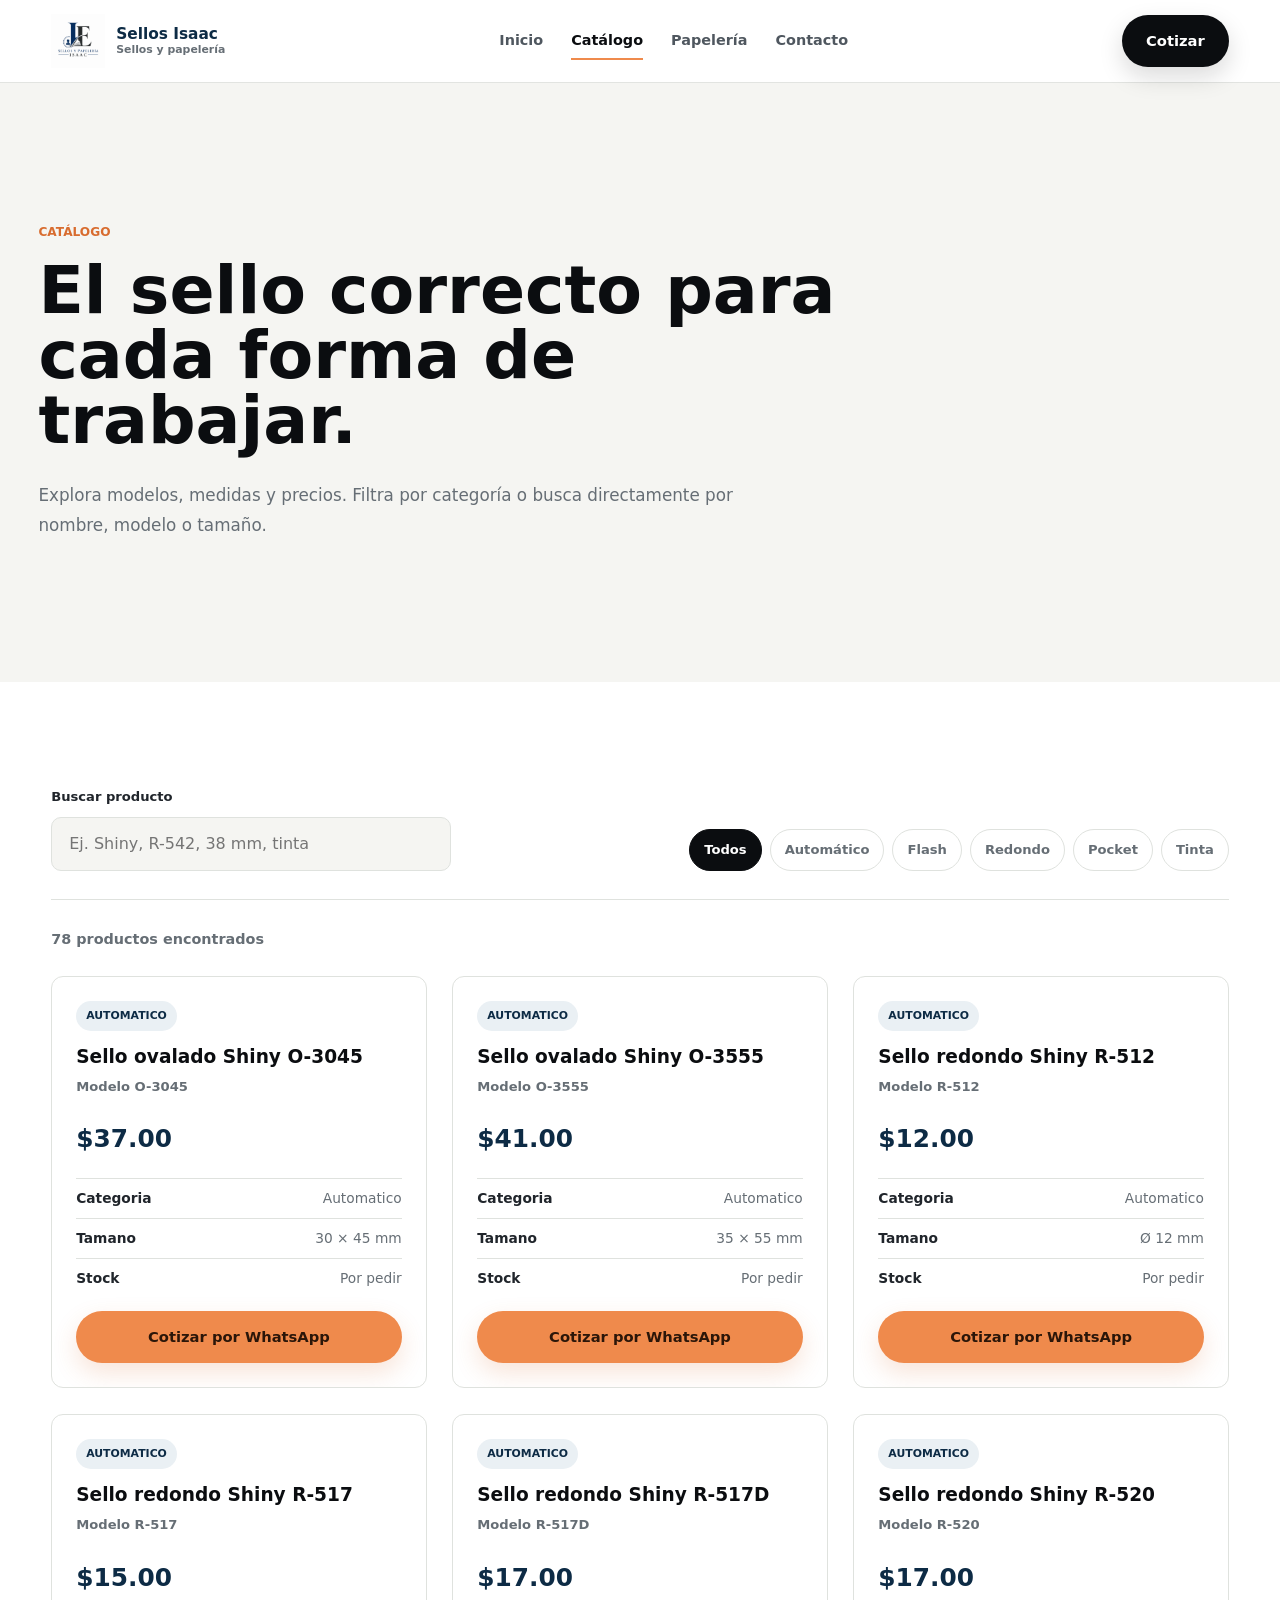
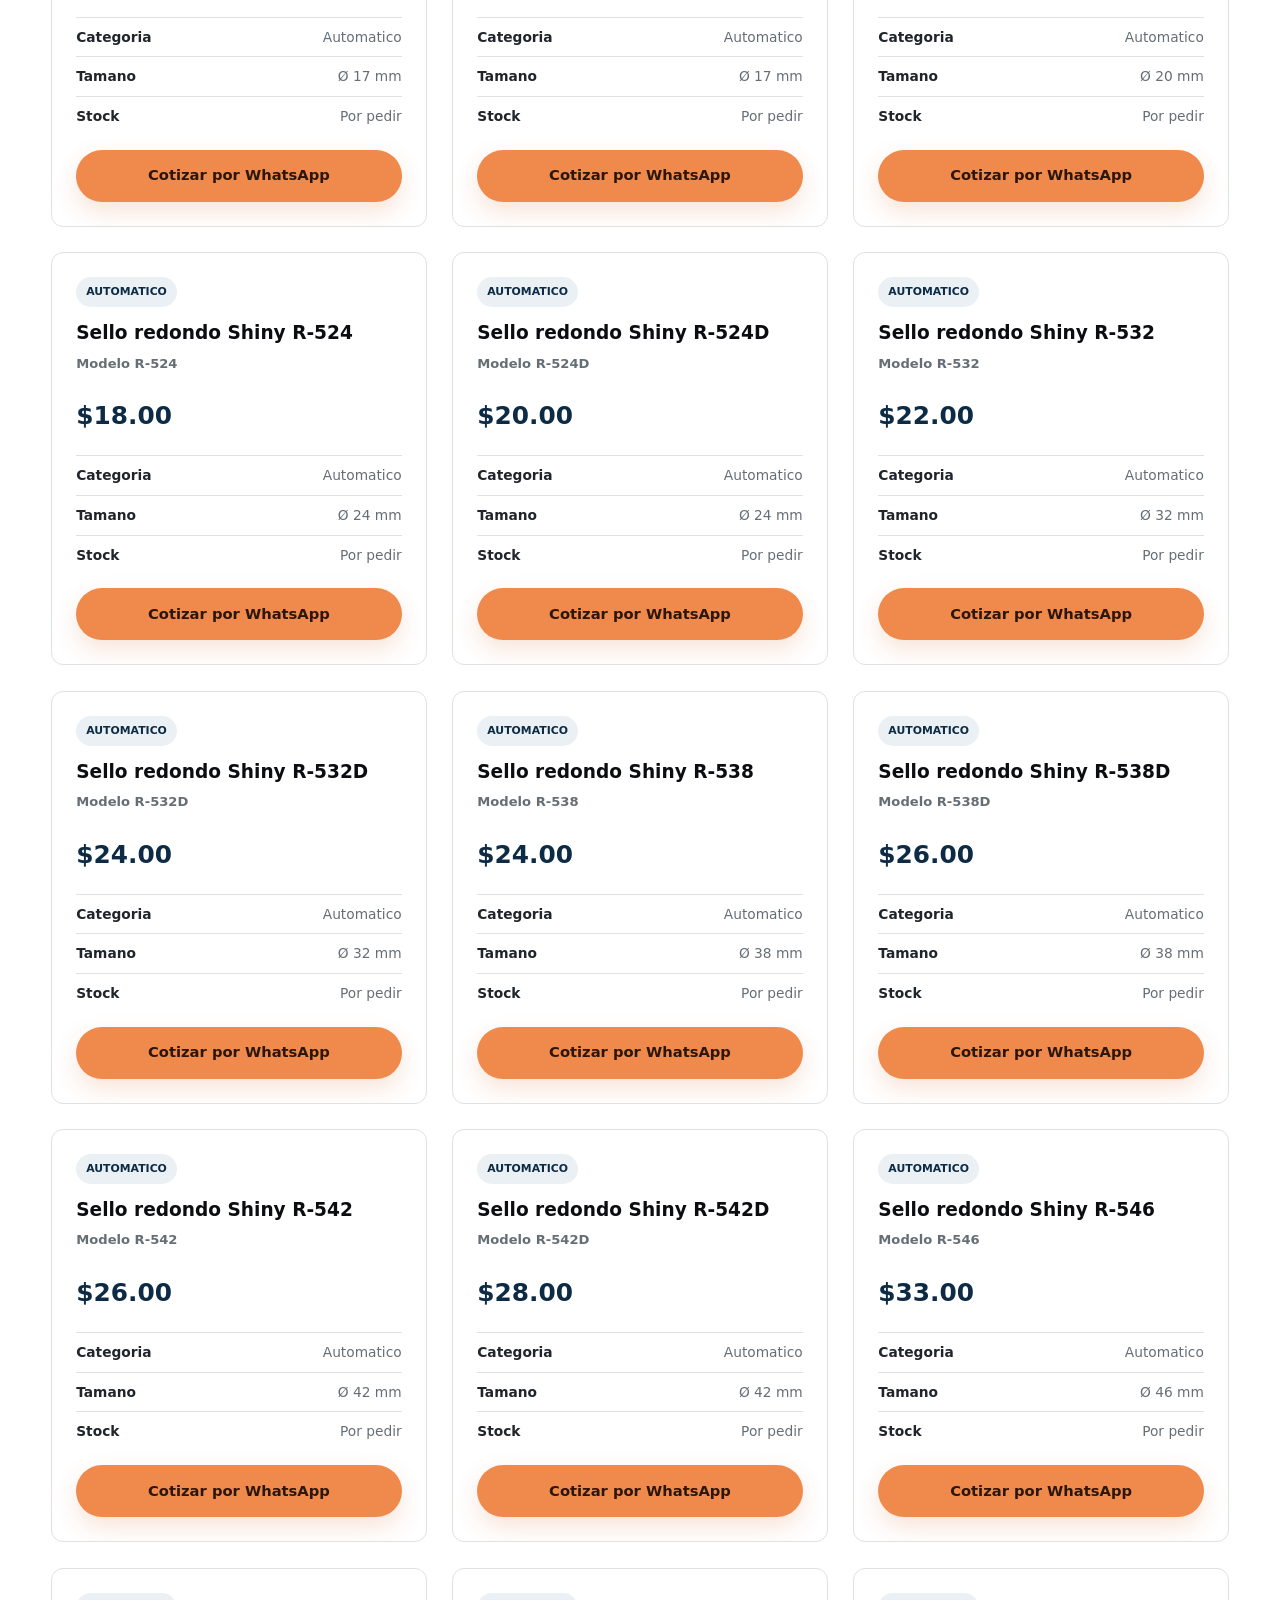
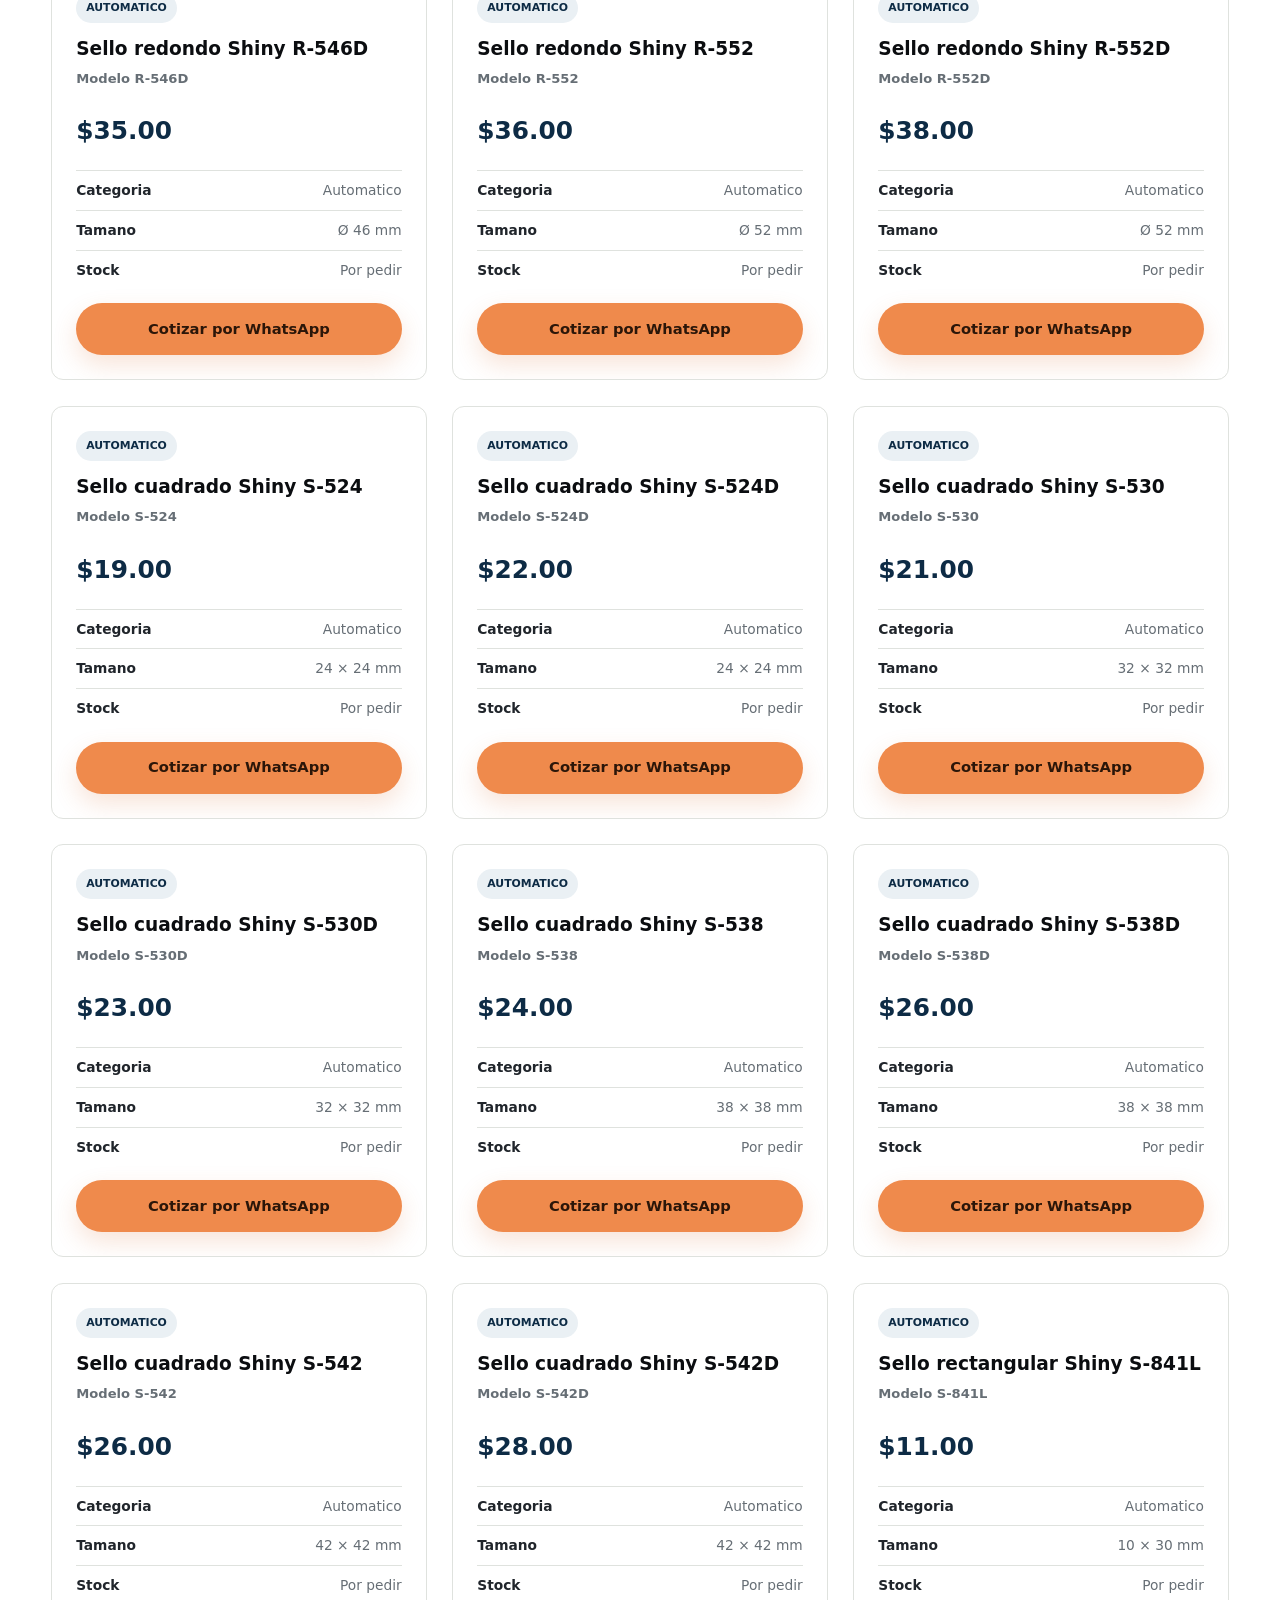
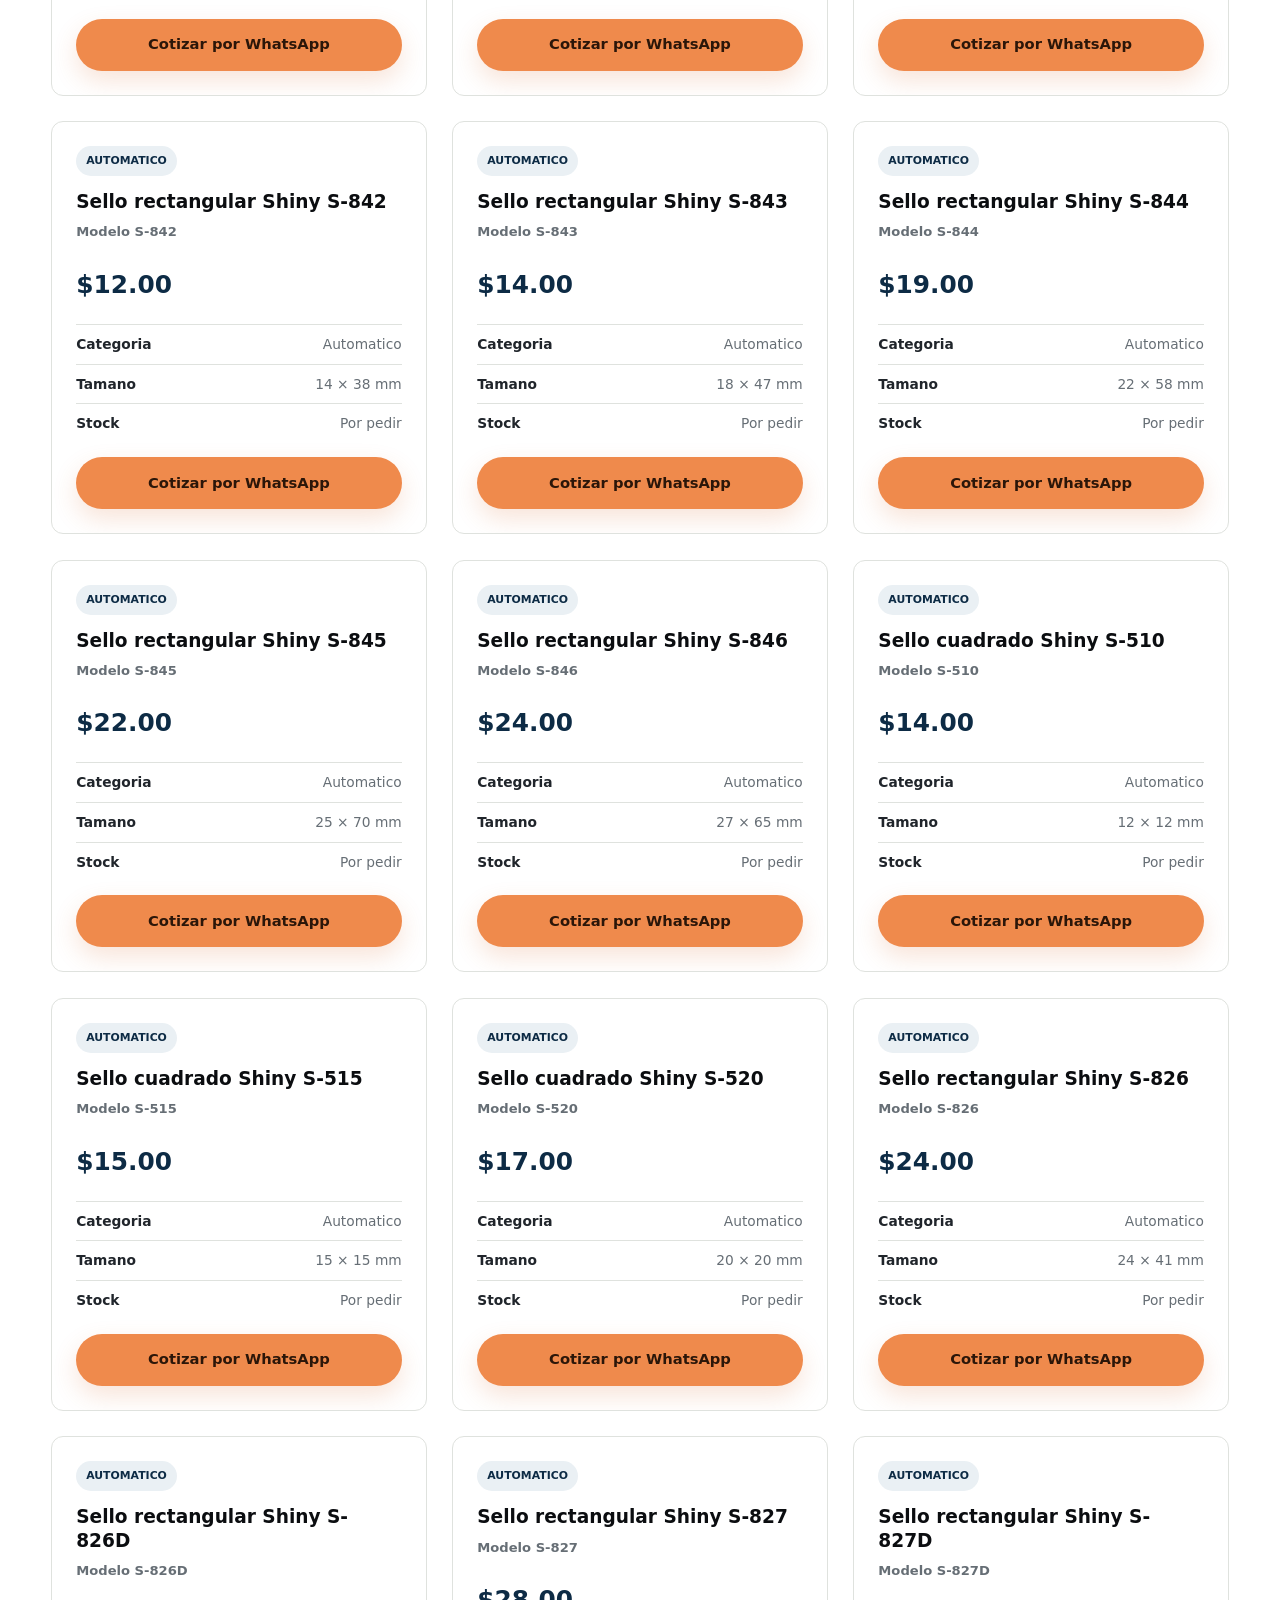
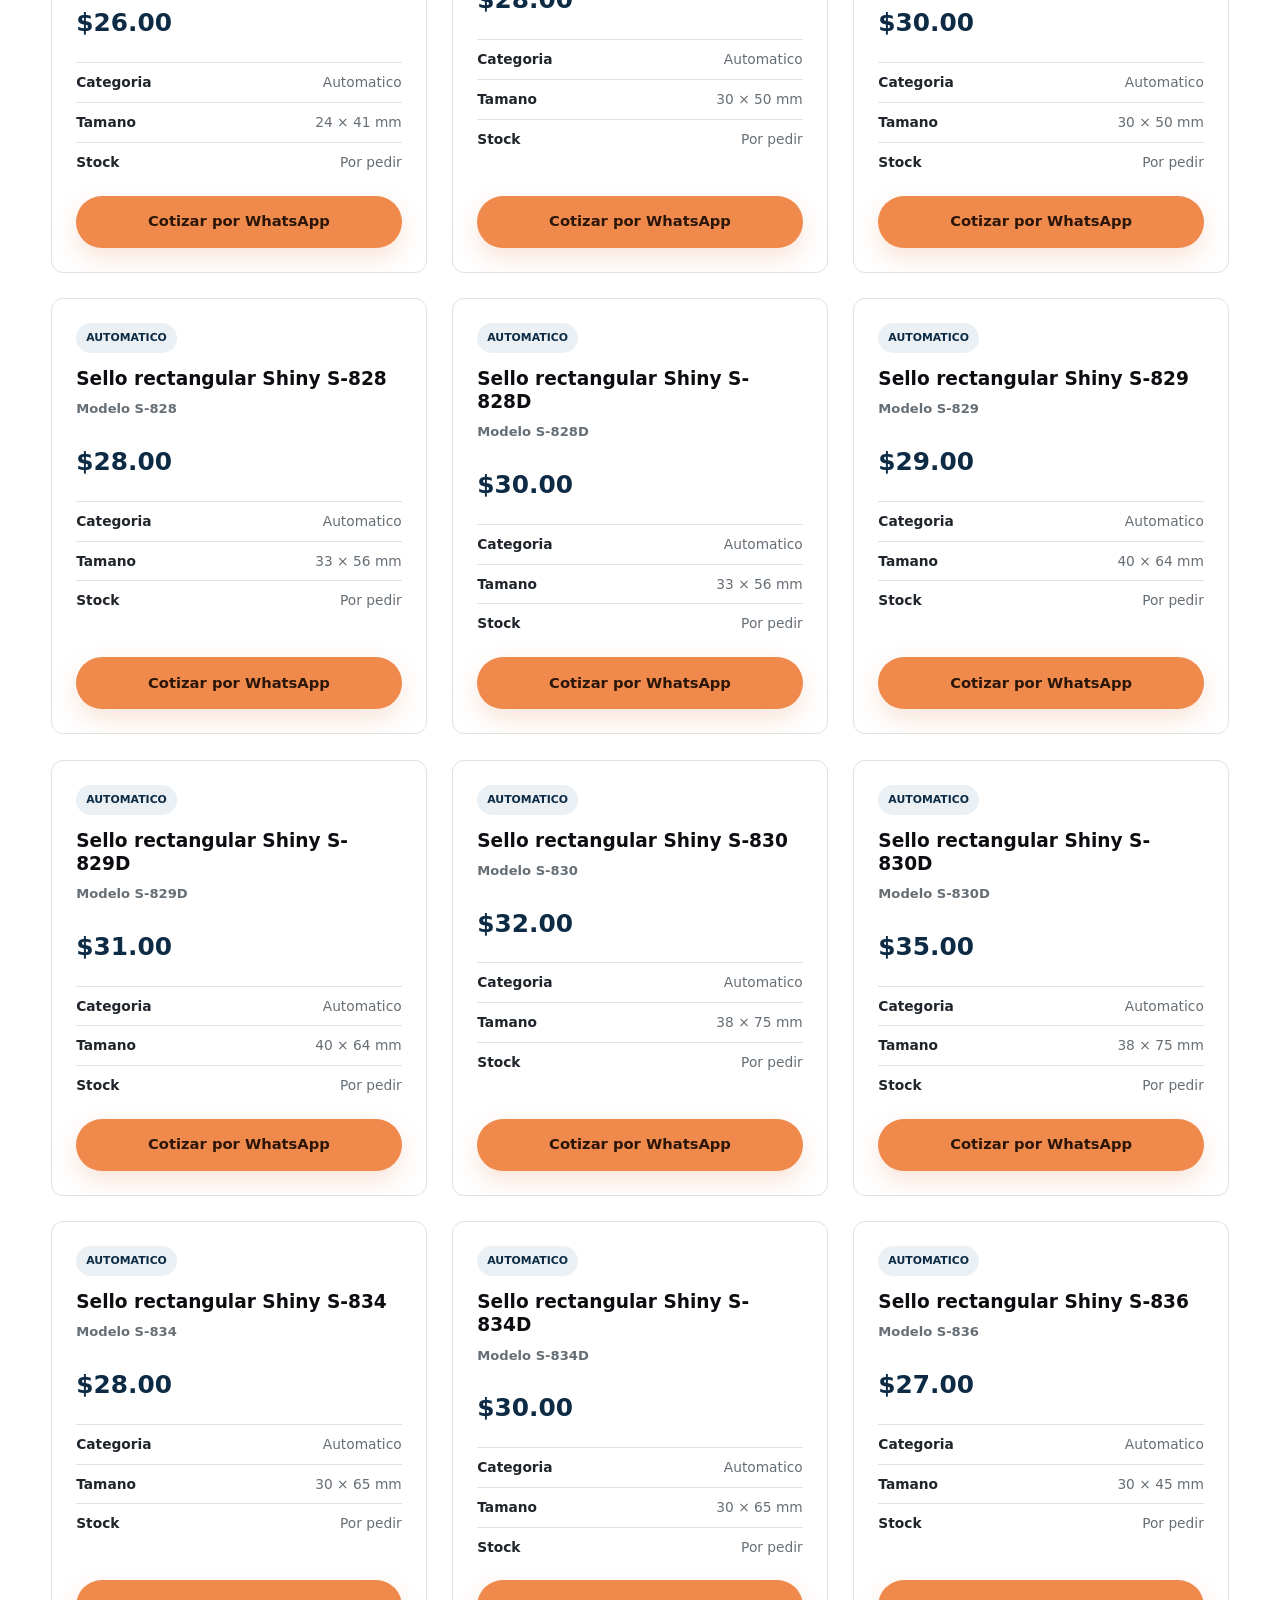
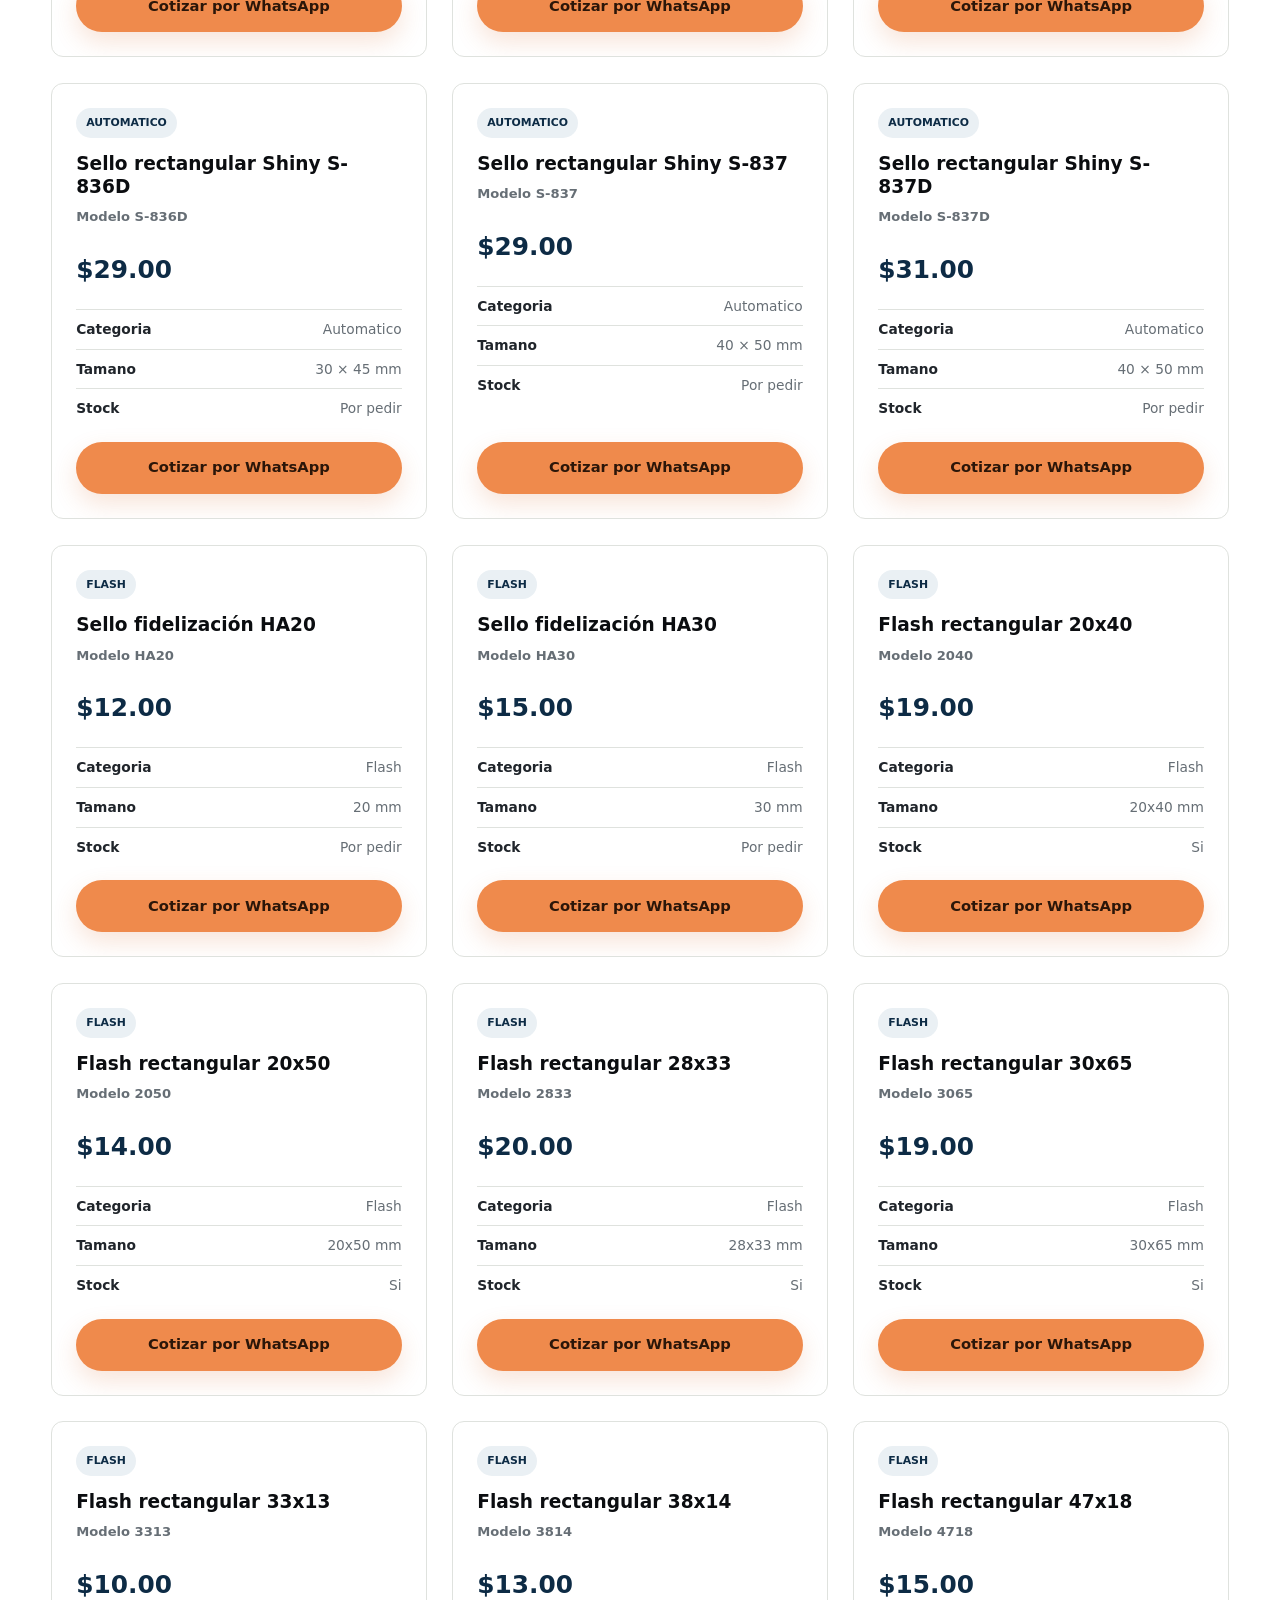
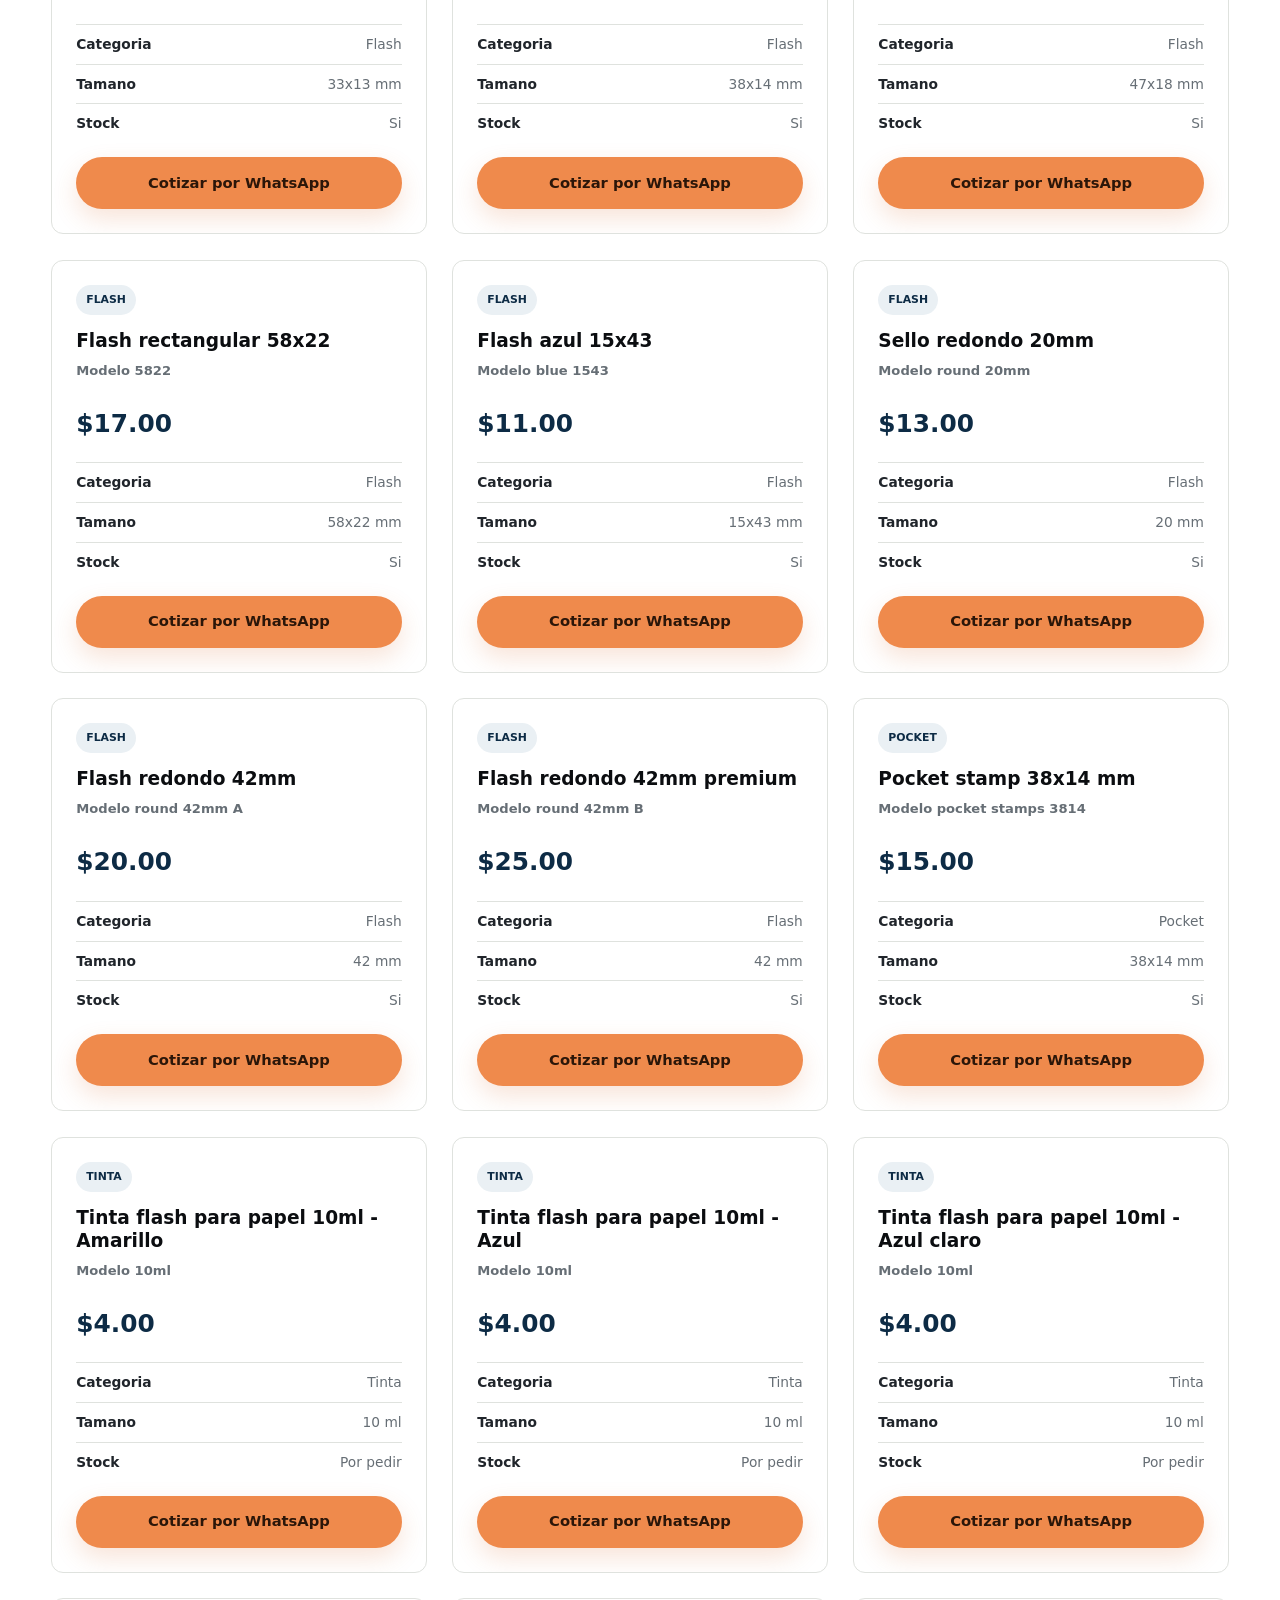
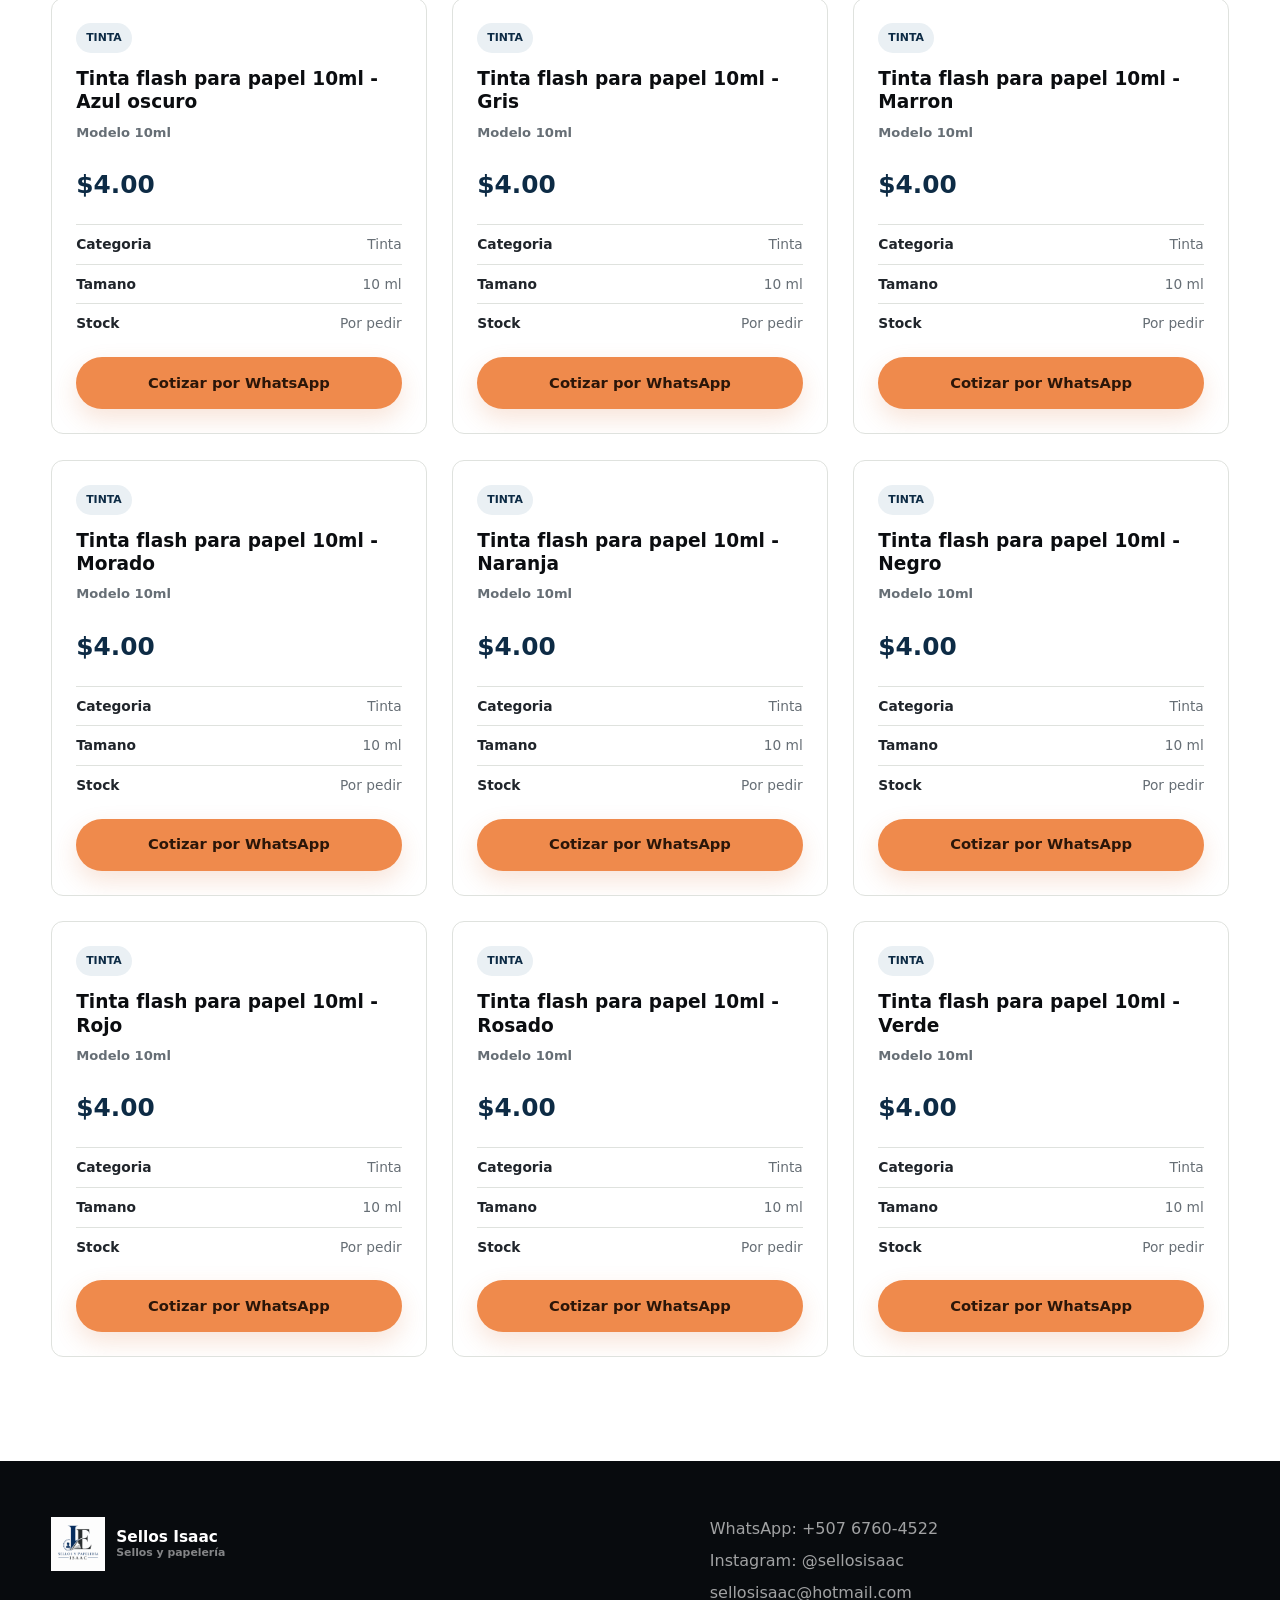
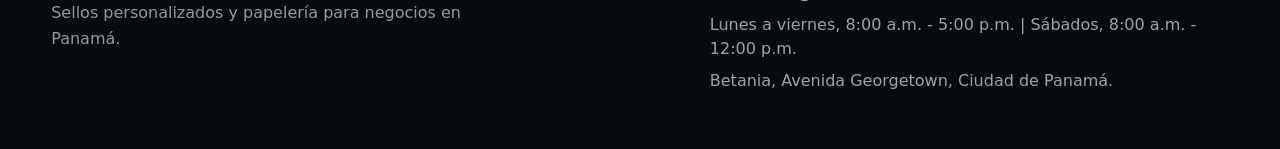
==== commit 8f499d3e: "Checkpoint: rediseño premium y nuevo hero Checkpoint: rediseño premium y nuevo hero" ====
--- a/catalogo.html
+++ b/catalogo.html
@@ -29,16 +29,11 @@
 
   <main>
     <section class="inner-hero">
-      <div class="container inner-hero-layout">
+      <div class="container inner-hero-layout inner-hero-layout-text">
         <div data-reveal>
           <p class="eyebrow">Cat&aacute;logo</p>
           <h1>El sello correcto para cada forma de trabajar.</h1>
           <p>Explora modelos, medidas y precios. Filtra por categor&iacute;a o busca directamente por nombre, modelo o tama&ntilde;o.</p>
-        </div>
-        <div class="photo-placeholder inner-hero-media" role="img" aria-label="Espacio preparado para fotografia de productos de Sellos Isaac" data-reveal>
-          <span class="photo-label">Fotograf&iacute;a de producto</span>
-          <strong>Sellos, tintas<br>y accesorios</strong>
-          <small>Espacio listo para imagen real de cat&aacute;logo</small>
         </div>
       </div>
     </section>
--- a/css/styles.css
+++ b/css/styles.css
@@ -15,7 +15,8 @@
   --radius-large: 28px;
   --shadow-soft: 0 16px 42px rgba(13, 24, 34, 0.07);
   --shadow-lift: 0 26px 64px rgba(13, 24, 34, 0.12);
-  --container: 1220px;
+  --container: 1480px;
+  --container-wide: 1680px;
 }
 
 * {
@@ -59,7 +60,17 @@
 }
 
 .container {
-  width: min(100% - 48px, var(--container));
+  width: min(92vw, var(--container));
+  margin-inline: auto;
+}
+
+/* Visual bands use a wider canvas than text-heavy sections. */
+.container-wide,
+.home-hero > .container,
+.inner-hero > .container,
+.paper-feature-section > .container,
+.final-cta-section > .container {
+  width: min(94vw, var(--container-wide));
   margin-inline: auto;
 }
 
@@ -325,114 +336,51 @@
   outline-offset: 3px;
 }
 
-/* Premium photo placeholders */
-.photo-placeholder {
-  position: relative;
-  display: flex;
+/* Premium photographic media */
+.premium-media {
   overflow: hidden;
-  flex-direction: column;
-  justify-content: flex-end;
   border: 1px solid #d7dcda;
-  border-radius: var(--radius-large);
-  padding: clamp(24px, 4vw, 48px);
-  background:
-    linear-gradient(145deg, rgba(255, 255, 255, 0.8), rgba(225, 229, 226, 0.75)),
-    #e7eae7;
-  isolation: isolate;
-}
-
-.photo-placeholder::before,
-.photo-placeholder::after {
-  position: absolute;
-  z-index: -1;
-  border: 1px solid rgba(13, 43, 69, 0.12);
-  content: "";
-}
-
-.photo-placeholder::before {
-  inset: 10% 9% 18% 16%;
-}
-
-.photo-placeholder::after {
-  inset: 20% 18% 8% 8%;
-}
-
-.photo-placeholder-dark {
-  color: var(--white);
-  border-color: rgba(255, 255, 255, 0.12);
-  background: linear-gradient(145deg, #0a1016, #153a56);
-}
-
-.photo-placeholder-dark::before,
-.photo-placeholder-dark::after {
-  border-color: rgba(255, 255, 255, 0.14);
-}
-
-.photo-placeholder-light {
-  color: var(--ink);
-  background: linear-gradient(145deg, #ffffff, #e7ebe8);
-}
-
-.photo-label {
-  position: relative;
-  z-index: 1;
-  margin-bottom: 14px;
-  color: var(--orange-dark);
-  font-size: 0.72rem;
-  font-weight: 850;
-  text-transform: uppercase;
-}
-
-.photo-placeholder-dark .photo-label {
-  color: #ffb17d;
-}
-
-.photo-placeholder strong {
-  position: relative;
-  z-index: 1;
-  max-width: 520px;
-  font-size: clamp(1.8rem, 3.6vw, 3.7rem);
-  line-height: 1.02;
-}
-
-.photo-placeholder small {
-  position: relative;
-  z-index: 1;
-  margin-top: 16px;
-  color: inherit;
-  opacity: 0.62;
-  font-size: 0.82rem;
-  font-weight: 650;
+  border-radius: 20px;
+  background: var(--surface-soft);
+  box-shadow: 0 18px 48px rgba(13, 24, 34, 0.08);
+}
+
+.premium-media img {
+  width: 100%;
+  height: 100%;
+  object-fit: cover;
 }
 
 /* Home hero */
 .home-hero {
   overflow: hidden;
-  padding: 66px 0 0;
+  padding: clamp(64px, 6vw, 104px) 0 0;
   background: var(--paper);
 }
 
 .hero-layout {
   display: grid;
-  grid-template-columns: minmax(0, 0.9fr) minmax(430px, 1.1fr);
+  min-height: clamp(680px, 76vh, 900px);
+  grid-template-columns: minmax(0, 48fr) minmax(500px, 52fr);
   align-items: center;
-  gap: clamp(44px, 7vw, 96px);
+  gap: clamp(64px, 6vw, 132px);
 }
 
 .hero-copy {
-  max-width: 700px;
-  padding-bottom: 34px;
+  max-width: 820px;
+  padding: 24px 0 48px;
 }
 
 .hero-copy h1 {
-  max-width: 760px;
+  max-width: 860px;
+  font-size: clamp(3.2rem, 5.4vw, 6.6rem);
 }
 
 .hero-text {
-  max-width: 670px;
-  margin: 28px 0 0;
-  font-size: clamp(1.05rem, 1.65vw, 1.24rem);
-  line-height: 1.75;
+  max-width: 720px;
+  margin: 32px 0 0;
+  font-size: clamp(1.05rem, 1.3vw, 1.35rem);
+  line-height: 1.7;
 }
 
 .hero-actions {
@@ -444,11 +392,16 @@
 
 .hero-media {
   position: relative;
-  padding-bottom: 28px;
-}
-
-.hero-media > .photo-placeholder {
-  min-height: 570px;
+  width: 100%;
+  padding-bottom: 34px;
+}
+
+.hero-image-frame {
+  height: clamp(620px, 48vw, 790px);
+}
+
+.hero-image {
+  object-position: center;
 }
 
 .hero-media-caption {
@@ -509,7 +462,7 @@
 
 /* Shared sections */
 .section {
-  padding: 116px 0;
+  padding: clamp(104px, 8vw, 148px) 0;
   background: var(--surface);
 }
 
@@ -536,7 +489,7 @@
 .solutions-grid {
   display: grid;
   grid-template-columns: repeat(2, minmax(0, 1fr));
-  gap: 42px 24px;
+  gap: 52px clamp(24px, 2vw, 36px);
 }
 
 .solution-card {
@@ -544,18 +497,52 @@
 }
 
 .solution-media {
-  min-height: 360px;
+  height: clamp(380px, 31vw, 500px);
+  overflow: hidden;
+  border: 1px solid var(--line);
   border-radius: var(--radius);
   transition: transform 280ms ease, box-shadow 280ms ease;
 }
 
+.solution-image {
+  transition: transform 420ms ease;
+}
+
+.solution-panel {
+  display: flex;
+  align-items: flex-end;
+  padding: clamp(28px, 3vw, 46px);
+}
+
+.solution-panel-dark {
+  color: var(--white);
+  border-color: #20262c;
+  background: #171b20;
+}
+
+.solution-panel-blue {
+  color: var(--white);
+  border-color: #183e5d;
+  background: var(--blue);
+}
+
+.solution-panel-light {
+  color: var(--blue);
+  background: #e7ebe8;
+}
+
 .solution-media strong {
   font-size: clamp(1.8rem, 3vw, 3rem);
+  line-height: 1.05;
 }
 
 .solution-card:hover .solution-media {
   box-shadow: var(--shadow-lift);
   transform: translateY(-6px);
+}
+
+.solution-card:hover .solution-image {
+  transform: scale(1.025);
 }
 
 .solution-content {
@@ -652,8 +639,8 @@
 
 .paper-feature {
   display: grid;
-  grid-template-columns: minmax(0, 0.8fr) minmax(360px, 1.2fr);
-  gap: clamp(36px, 7vw, 88px);
+  grid-template-columns: minmax(0, 0.86fr) minmax(440px, 1.14fr);
+  gap: clamp(56px, 7vw, 124px);
   align-items: center;
   border-radius: var(--radius-large);
   padding: clamp(36px, 6vw, 76px);
@@ -671,8 +658,12 @@
   line-height: 1.75;
 }
 
-.paper-feature .photo-placeholder {
-  min-height: 460px;
+.paper-feature-media {
+  height: clamp(500px, 36vw, 650px);
+}
+
+.paper-feature-media img {
+  object-position: center;
 }
 
 /* Trust */
@@ -688,8 +679,8 @@
 }
 
 .trust-grid article {
-  min-height: 270px;
-  padding: 34px 28px;
+  min-height: clamp(280px, 19vw, 340px);
+  padding: clamp(34px, 3vw, 52px);
   border-right: 1px solid var(--line);
 }
 
@@ -720,8 +711,8 @@
 
 .testimonials-layout {
   display: grid;
-  grid-template-columns: minmax(280px, 0.7fr) minmax(0, 1.3fr);
-  gap: clamp(54px, 9vw, 140px);
+  grid-template-columns: minmax(340px, 0.76fr) minmax(0, 1.24fr);
+  gap: clamp(72px, 9vw, 168px);
   align-items: center;
 }
 
@@ -730,19 +721,19 @@
   margin-top: 24px;
 }
 
-.testimonial-placeholder {
+.testimonial-statement {
   border-left: 3px solid var(--orange);
   padding: 14px 0 14px clamp(28px, 5vw, 64px);
 }
 
-.testimonial-placeholder > span {
+.testimonial-statement > span {
   color: var(--orange-dark);
   font-size: 0.72rem;
   font-weight: 850;
   text-transform: uppercase;
 }
 
-.testimonial-placeholder blockquote {
+.testimonial-statement blockquote {
   margin: 22px 0;
   color: var(--blue);
   font-size: clamp(1.65rem, 3.4vw, 3.2rem);
@@ -750,7 +741,7 @@
   line-height: 1.2;
 }
 
-.testimonial-placeholder small {
+.testimonial-statement small {
   color: var(--muted);
 }
 
@@ -762,7 +753,7 @@
 
 .final-cta {
   border-radius: var(--radius-large);
-  padding: clamp(42px, 7vw, 86px);
+  padding: clamp(64px, 7vw, 118px);
   background: var(--ink);
 }
 
@@ -781,7 +772,7 @@
 
 /* Inner heroes */
 .inner-hero {
-  padding: 72px 0;
+  padding: clamp(76px, 7vw, 126px) 0;
   background: var(--paper);
 }
 
@@ -792,20 +783,26 @@
 
 .inner-hero-layout {
   display: grid;
-  grid-template-columns: minmax(0, 0.88fr) minmax(400px, 1.12fr);
-  gap: clamp(48px, 8vw, 112px);
+  min-height: clamp(580px, 64vh, 760px);
+  grid-template-columns: minmax(0, 48fr) minmax(480px, 52fr);
+  gap: clamp(64px, 7vw, 148px);
   align-items: center;
 }
 
+.inner-hero-layout.inner-hero-layout-text {
+  min-height: clamp(420px, 46vh, 580px);
+  grid-template-columns: minmax(0, 1080px);
+}
+
 .inner-hero h1 {
-  max-width: 760px;
-  font-size: clamp(3rem, 5.8vw, 5.8rem);
+  max-width: 860px;
+  font-size: clamp(3.2rem, 5.2vw, 6.1rem);
 }
 
 .inner-hero p:not(.eyebrow) {
-  max-width: 660px;
+  max-width: 720px;
   margin: 28px 0 0;
-  font-size: 1.12rem;
+  font-size: clamp(1.05rem, 1.3vw, 1.3rem);
   line-height: 1.75;
 }
 
@@ -819,7 +816,11 @@
 }
 
 .inner-hero-media {
-  min-height: 470px;
+  height: clamp(520px, 39vw, 680px);
+}
+
+.inner-hero-media img {
+  object-position: center;
 }
 
 .inner-hero-cta {
@@ -925,7 +926,7 @@
 .product-grid {
   display: grid;
   grid-template-columns: repeat(3, minmax(0, 1fr));
-  gap: 26px;
+  gap: clamp(24px, 2vw, 34px);
 }
 
 .product-card {
@@ -958,51 +959,6 @@
   height: 300px;
   object-fit: contain;
   padding: 28px;
-}
-
-.product-photo-placeholder {
-  position: relative;
-  display: flex;
-  width: 100%;
-  height: 300px;
-  overflow: hidden;
-  flex-direction: column;
-  justify-content: flex-end;
-  padding: 26px;
-  background: linear-gradient(145deg, #ecefeb, #d9dfdc);
-}
-
-.product-photo-placeholder::after {
-  position: absolute;
-  inset: 16% 12% 25% 22%;
-  border: 1px solid rgba(13, 43, 69, 0.14);
-  content: "";
-}
-
-.product-photo-placeholder span,
-.product-photo-placeholder strong,
-.product-photo-placeholder small {
-  position: relative;
-  z-index: 1;
-}
-
-.product-photo-placeholder span {
-  color: var(--orange-dark);
-  font-size: 0.68rem;
-  font-weight: 850;
-  text-transform: uppercase;
-}
-
-.product-photo-placeholder strong {
-  margin-top: 8px;
-  color: var(--blue);
-  font-size: 1.65rem;
-  line-height: 1.05;
-}
-
-.product-photo-placeholder small {
-  margin-top: 8px;
-  color: var(--muted);
 }
 
 .product-body {
@@ -1092,26 +1048,24 @@
 .paper-services-grid {
   display: grid;
   grid-template-columns: repeat(2, minmax(0, 1fr));
-  gap: 62px 28px;
-}
-
-.paper-service-media {
-  min-height: 390px;
-  border-radius: var(--radius);
-}
-
-.paper-service-media strong {
-  font-size: clamp(2rem, 3.4vw, 3.4rem);
-}
-
-.paper-service > div:last-child {
+  gap: 70px clamp(26px, 2vw, 38px);
+}
+
+.paper-service {
+  min-height: 300px;
+  border-top: 1px solid var(--line);
+  border-bottom: 1px solid var(--line);
+}
+
+.paper-service-content {
   display: grid;
   grid-template-columns: 42px 1fr;
+  align-content: start;
   gap: 4px 14px;
-  padding: 24px 4px 0;
-}
-
-.paper-service > div:last-child > span {
+  padding: 34px 4px;
+}
+
+.paper-service-content > span {
   grid-row: 1 / 4;
   color: var(--orange-dark);
   font-size: 0.72rem;
@@ -1305,6 +1259,85 @@
 }
 
 /* Responsive */
+@media (min-width: 1500px) {
+  .solutions-grid,
+  .paper-services-grid,
+  .product-grid {
+    grid-template-columns: repeat(4, minmax(0, 1fr));
+  }
+
+  .solution-media {
+    height: 460px;
+  }
+
+  .product-media,
+  .product-media img {
+    min-height: 320px;
+    height: 320px;
+  }
+}
+
+@media (min-width: 1600px) {
+  :root {
+    --container: 1600px;
+    --container-wide: 1720px;
+  }
+
+  .header-content {
+    min-height: 88px;
+  }
+
+  .highlights-strip > div {
+    min-height: 124px;
+    padding-inline: 32px;
+  }
+}
+
+@media (min-width: 1800px) {
+  :root {
+    --container: 1680px;
+    --container-wide: 1800px;
+  }
+
+  .home-hero {
+    padding-top: 112px;
+  }
+
+  .hero-layout {
+    min-height: 920px;
+    gap: clamp(96px, 6vw, 150px);
+  }
+
+  .hero-image-frame {
+    height: 840px;
+  }
+
+  .inner-hero-layout {
+    min-height: 800px;
+  }
+
+  .inner-hero-media {
+    height: 720px;
+  }
+
+  .section {
+    padding-block: 156px;
+  }
+
+  .solutions-grid,
+  .paper-services-grid {
+    gap: 76px 32px;
+  }
+
+  .solution-media {
+    height: 500px;
+  }
+
+  .trust-grid article {
+    min-height: 340px;
+  }
+}
+
 @media (max-width: 1020px) {
   .hero-layout,
   .inner-hero-layout {
@@ -1429,8 +1462,8 @@
     width: min(100%, 720px);
   }
 
-  .hero-media > .photo-placeholder {
-    min-height: 480px;
+  .hero-image-frame {
+    height: 480px;
   }
 
   .highlights-strip {
@@ -1460,9 +1493,9 @@
     gap: 36px;
   }
 
-  .paper-feature .photo-placeholder,
+  .paper-feature-media,
   .inner-hero-media {
-    min-height: 400px;
+    height: 400px;
   }
 
   .catalog-toolbar {
@@ -1517,8 +1550,8 @@
     padding-bottom: 0;
   }
 
-  .hero-media > .photo-placeholder {
-    min-height: 390px;
+  .hero-image-frame {
+    height: 390px;
   }
 
   .hero-media-caption {
@@ -1558,9 +1591,8 @@
     grid-template-columns: 1fr;
   }
 
-  .solution-media,
-  .paper-service-media {
-    min-height: 310px;
+  .solution-media {
+    height: 310px;
   }
 
   .process-list li {
@@ -1573,9 +1605,9 @@
     padding: 28px 22px;
   }
 
-  .paper-feature .photo-placeholder,
+  .paper-feature-media,
   .inner-hero-media {
-    min-height: 330px;
+    height: 330px;
   }
 
   .trust-grid article {
@@ -1593,7 +1625,7 @@
     margin-bottom: 34px;
   }
 
-  .testimonial-placeholder {
+  .testimonial-statement {
     padding-left: 22px;
   }
 
@@ -1611,8 +1643,7 @@
   }
 
   .product-media,
-  .product-media img,
-  .product-photo-placeholder {
+  .product-media img {
     min-height: 270px;
     height: 270px;
   }
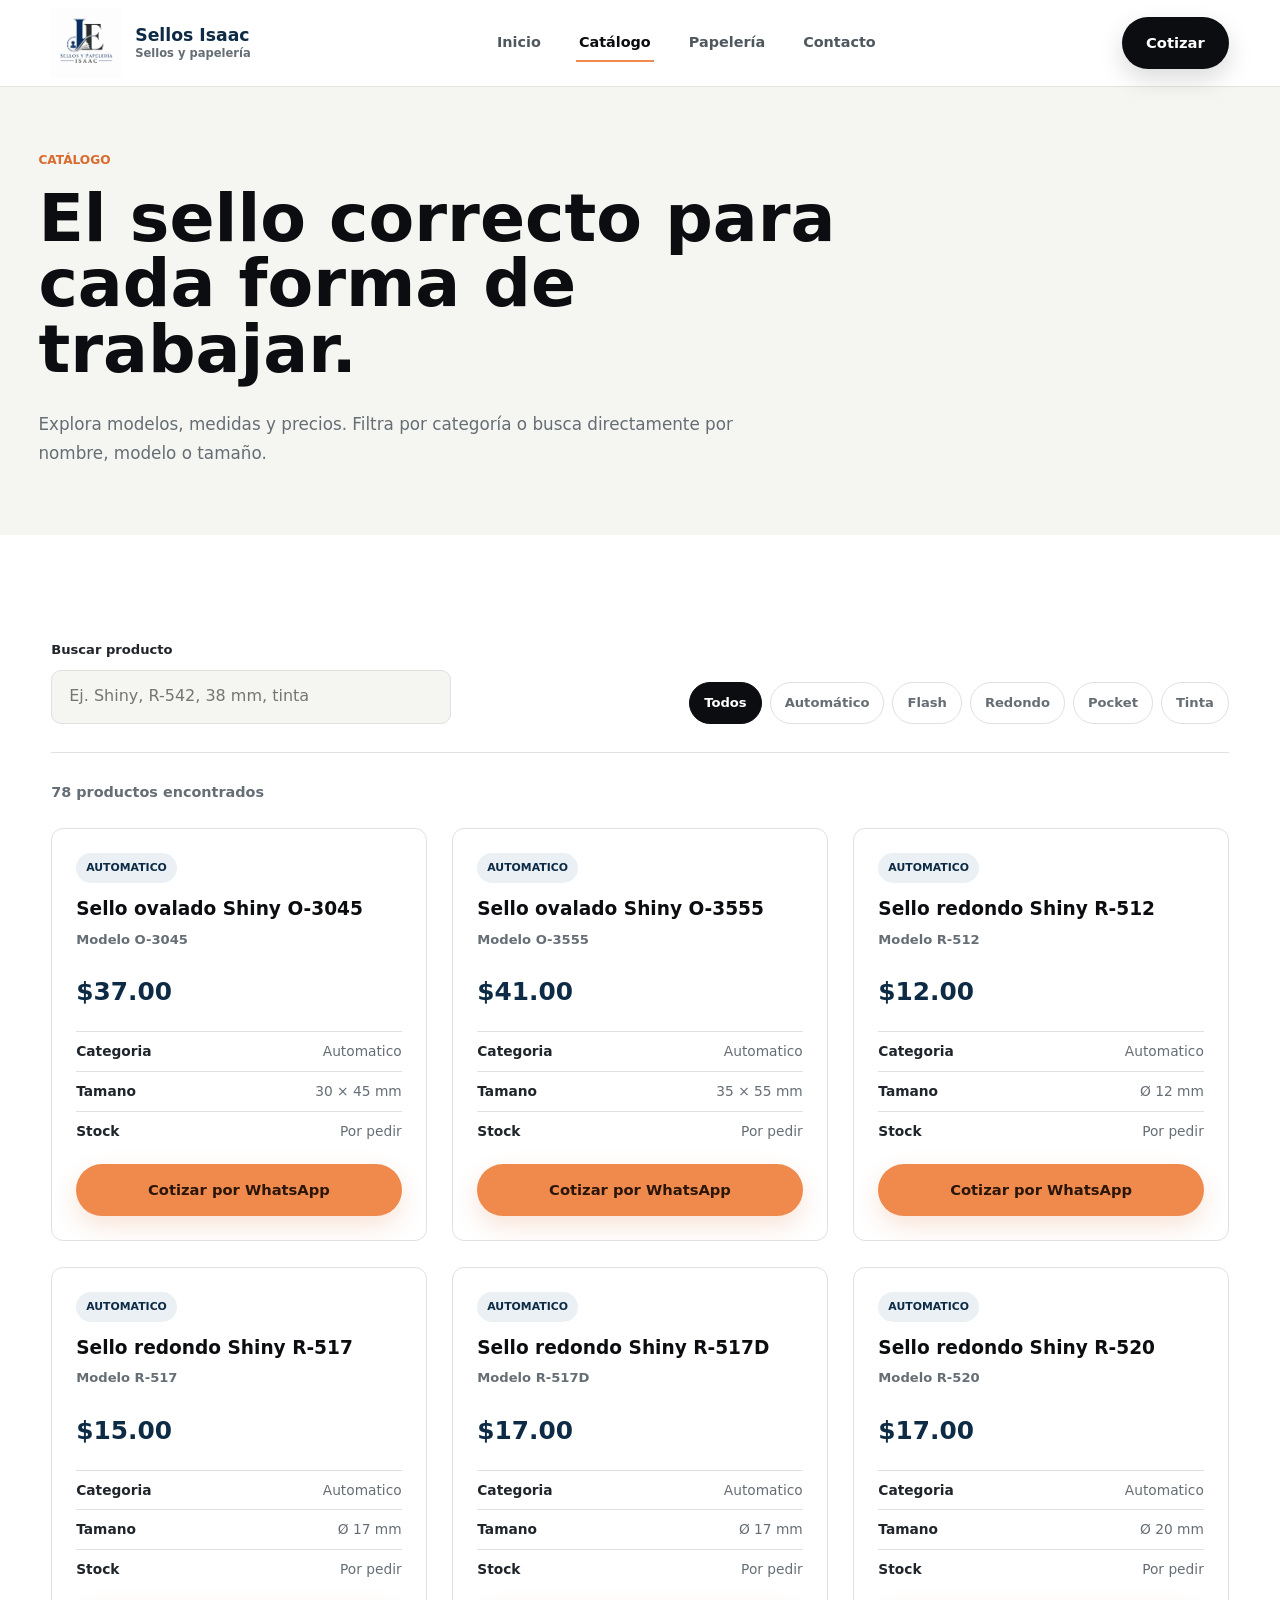
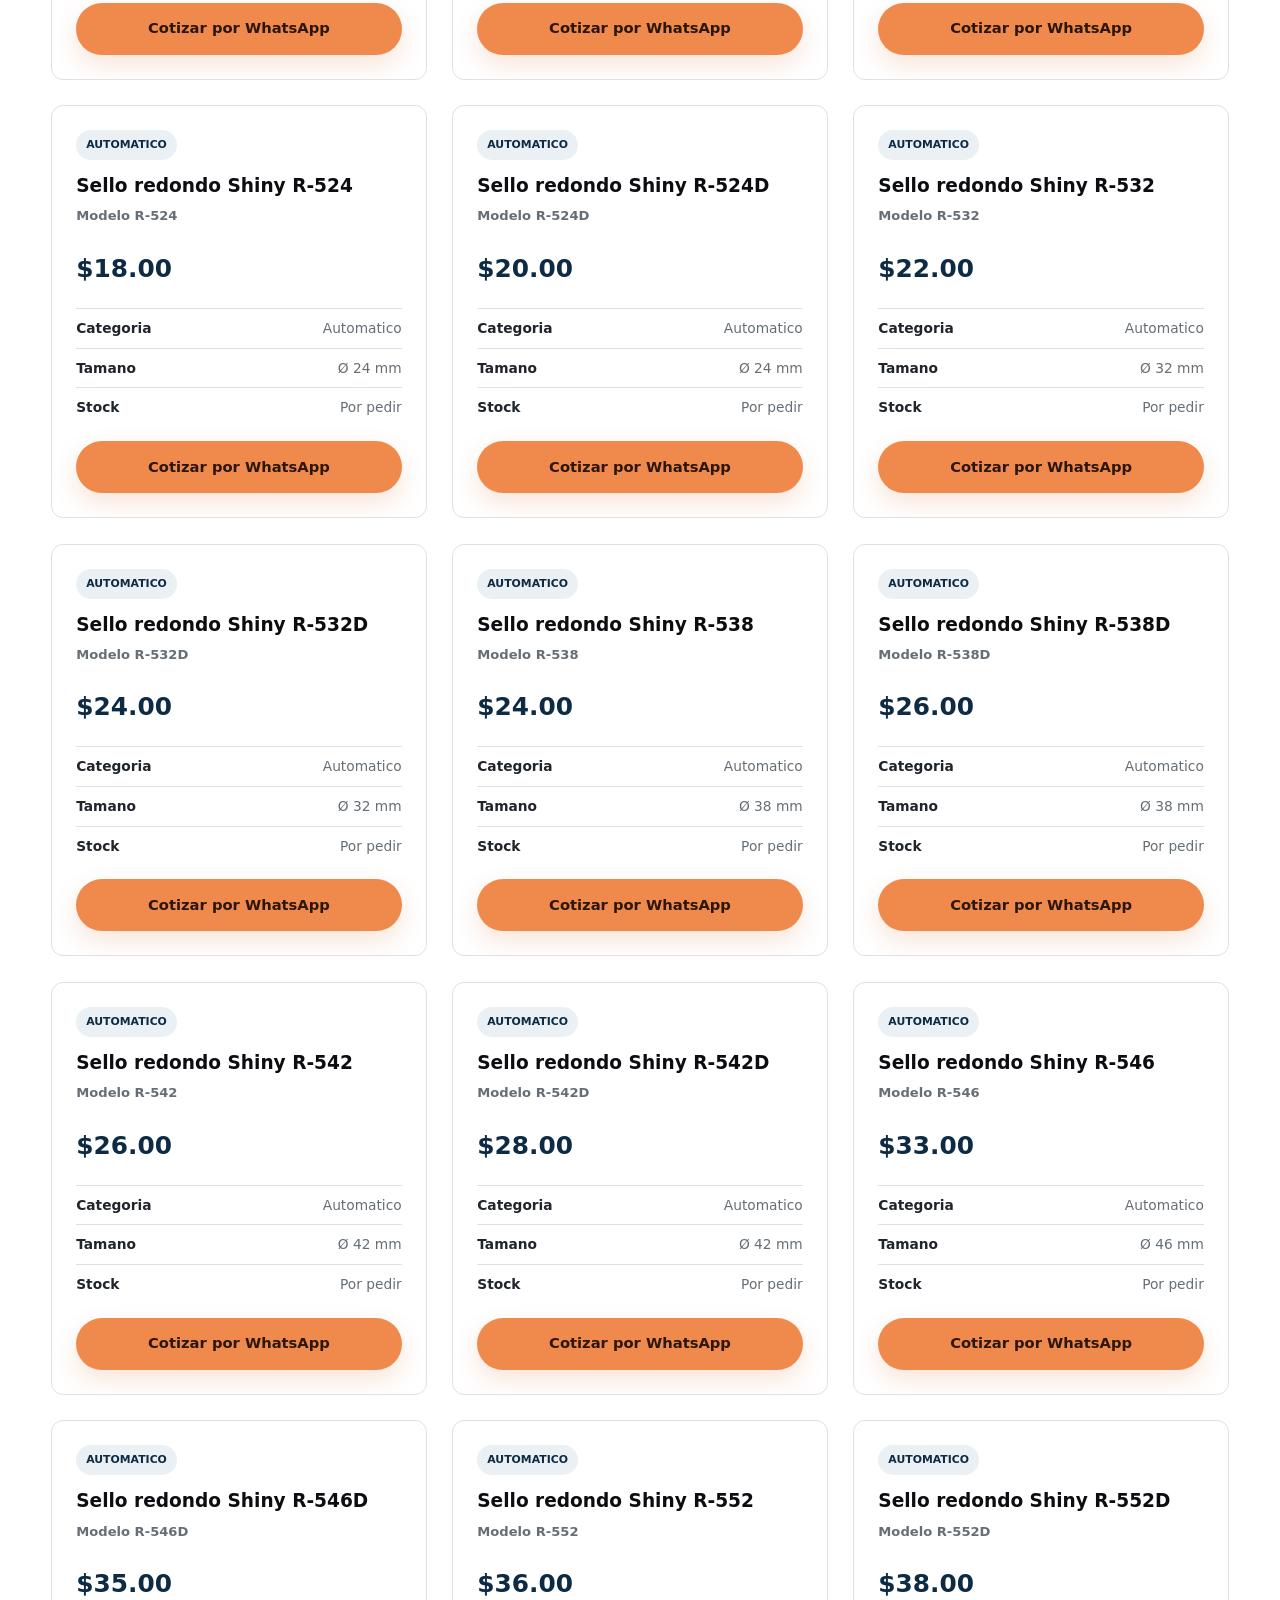
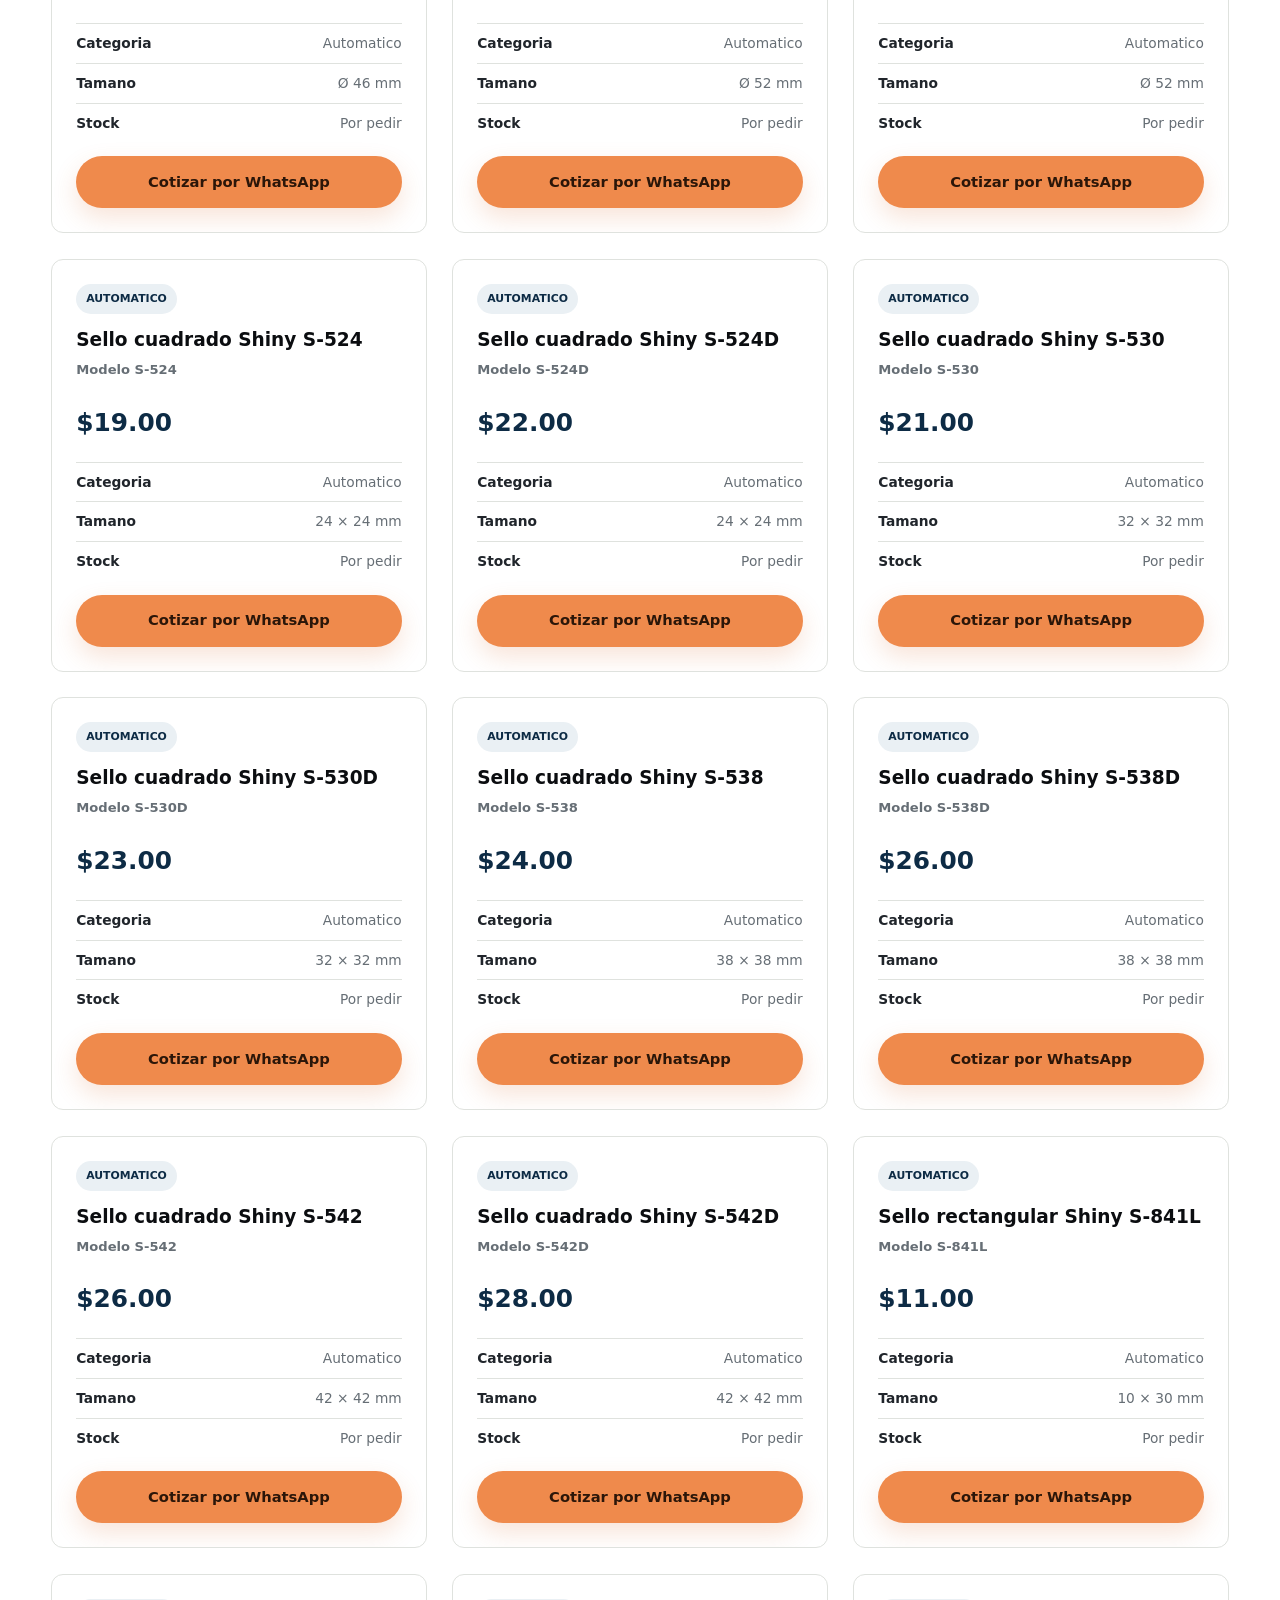
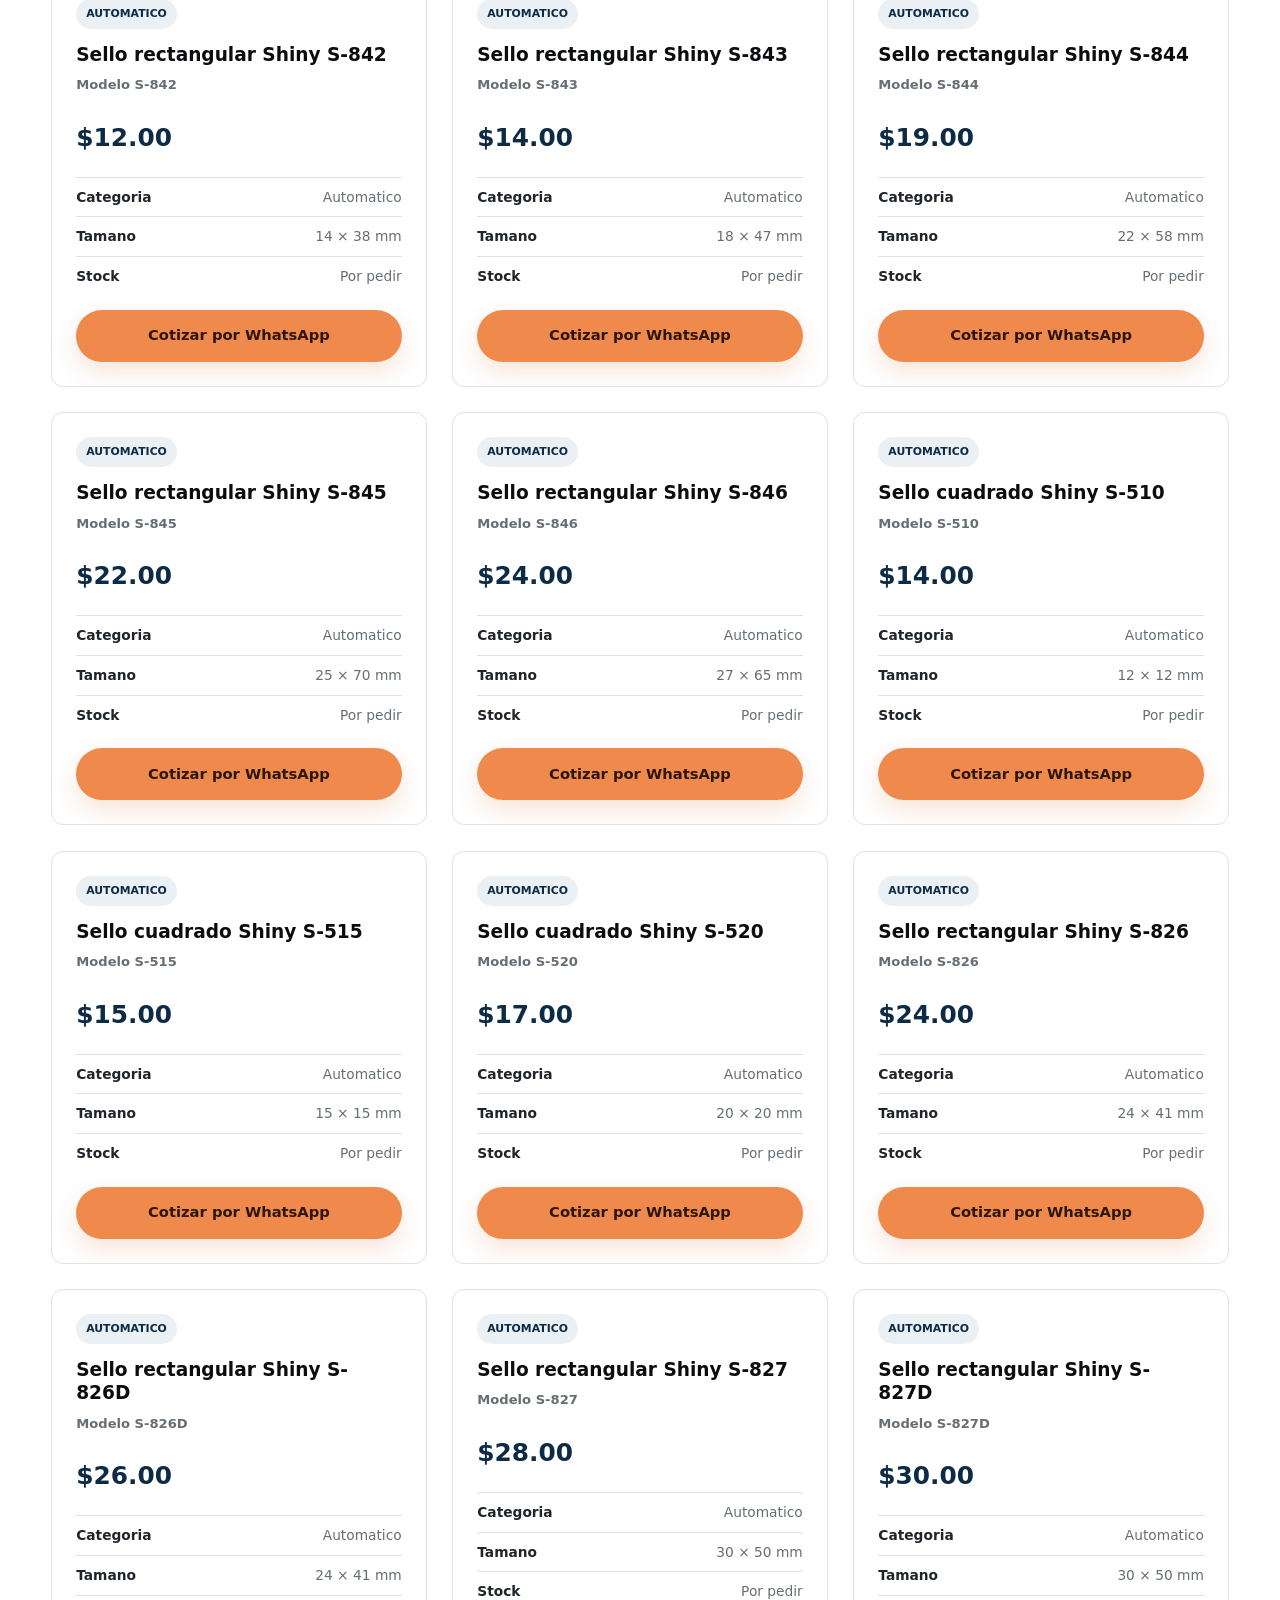
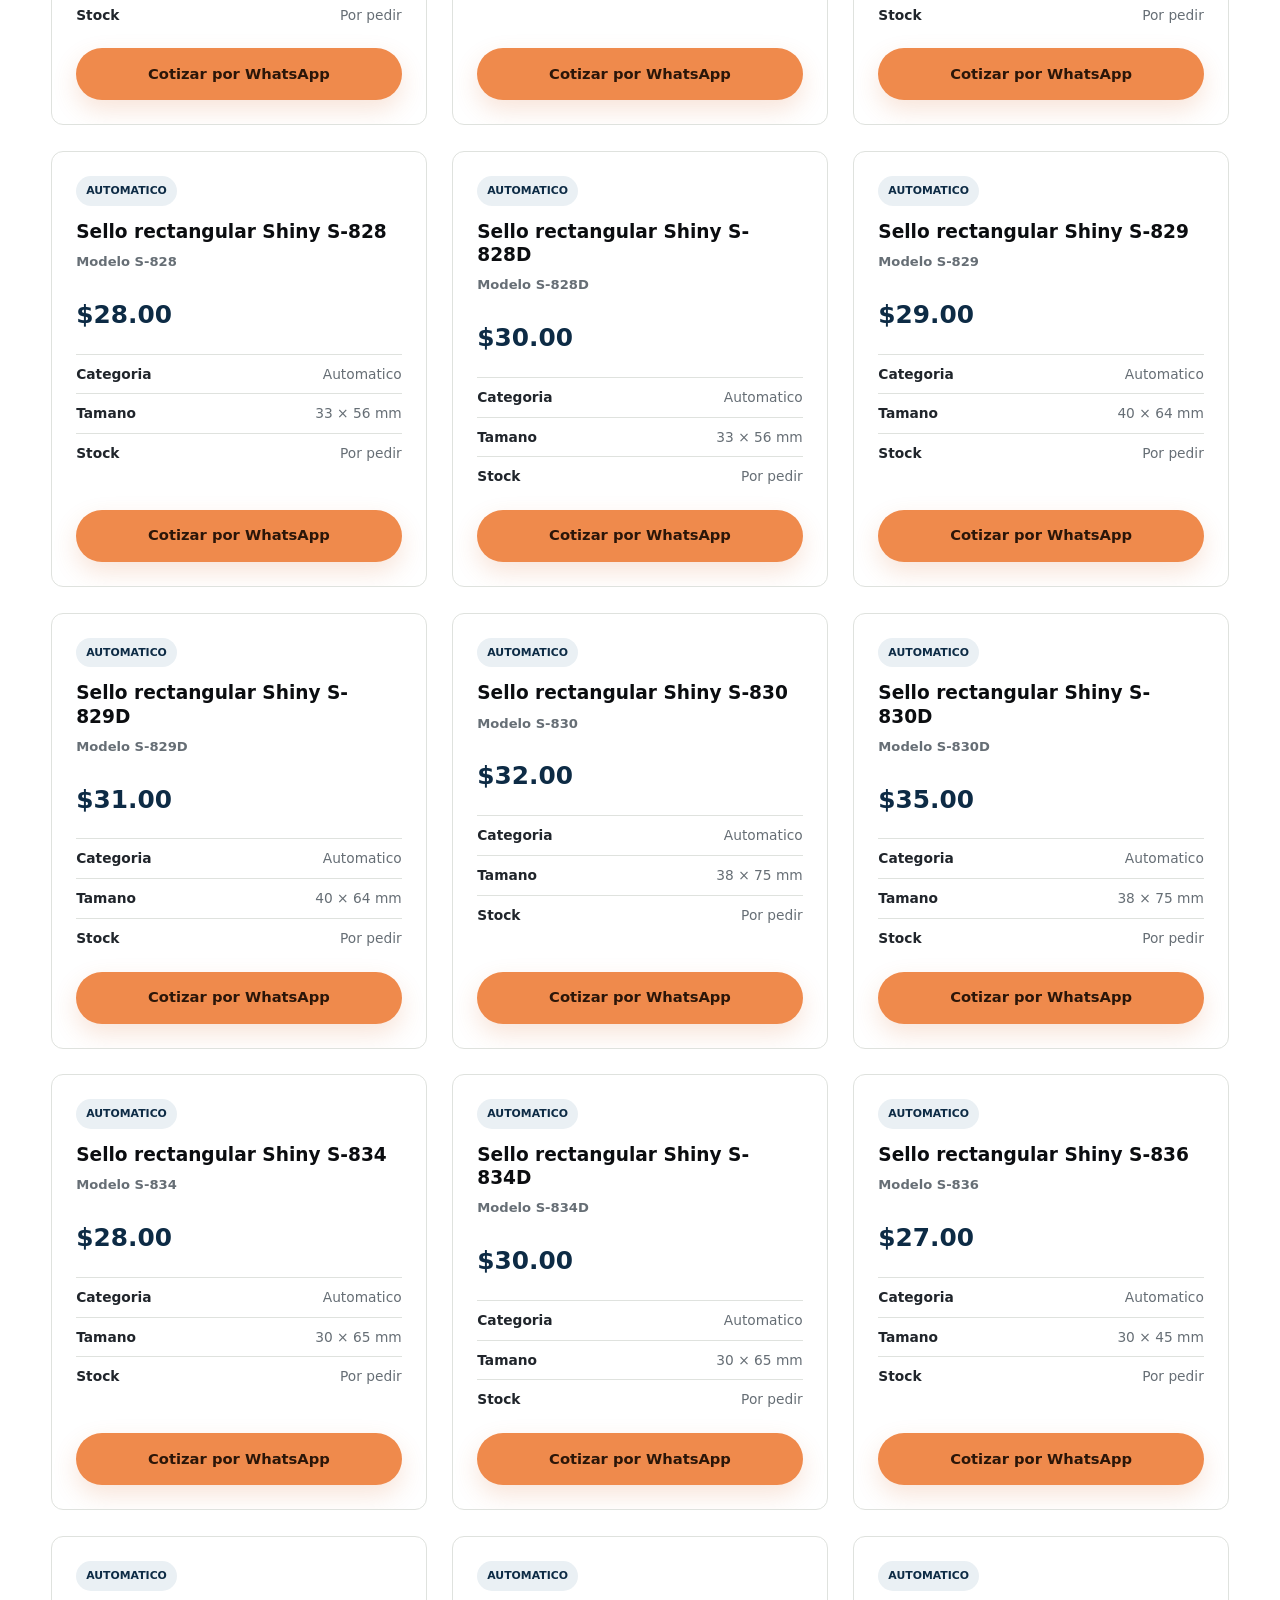
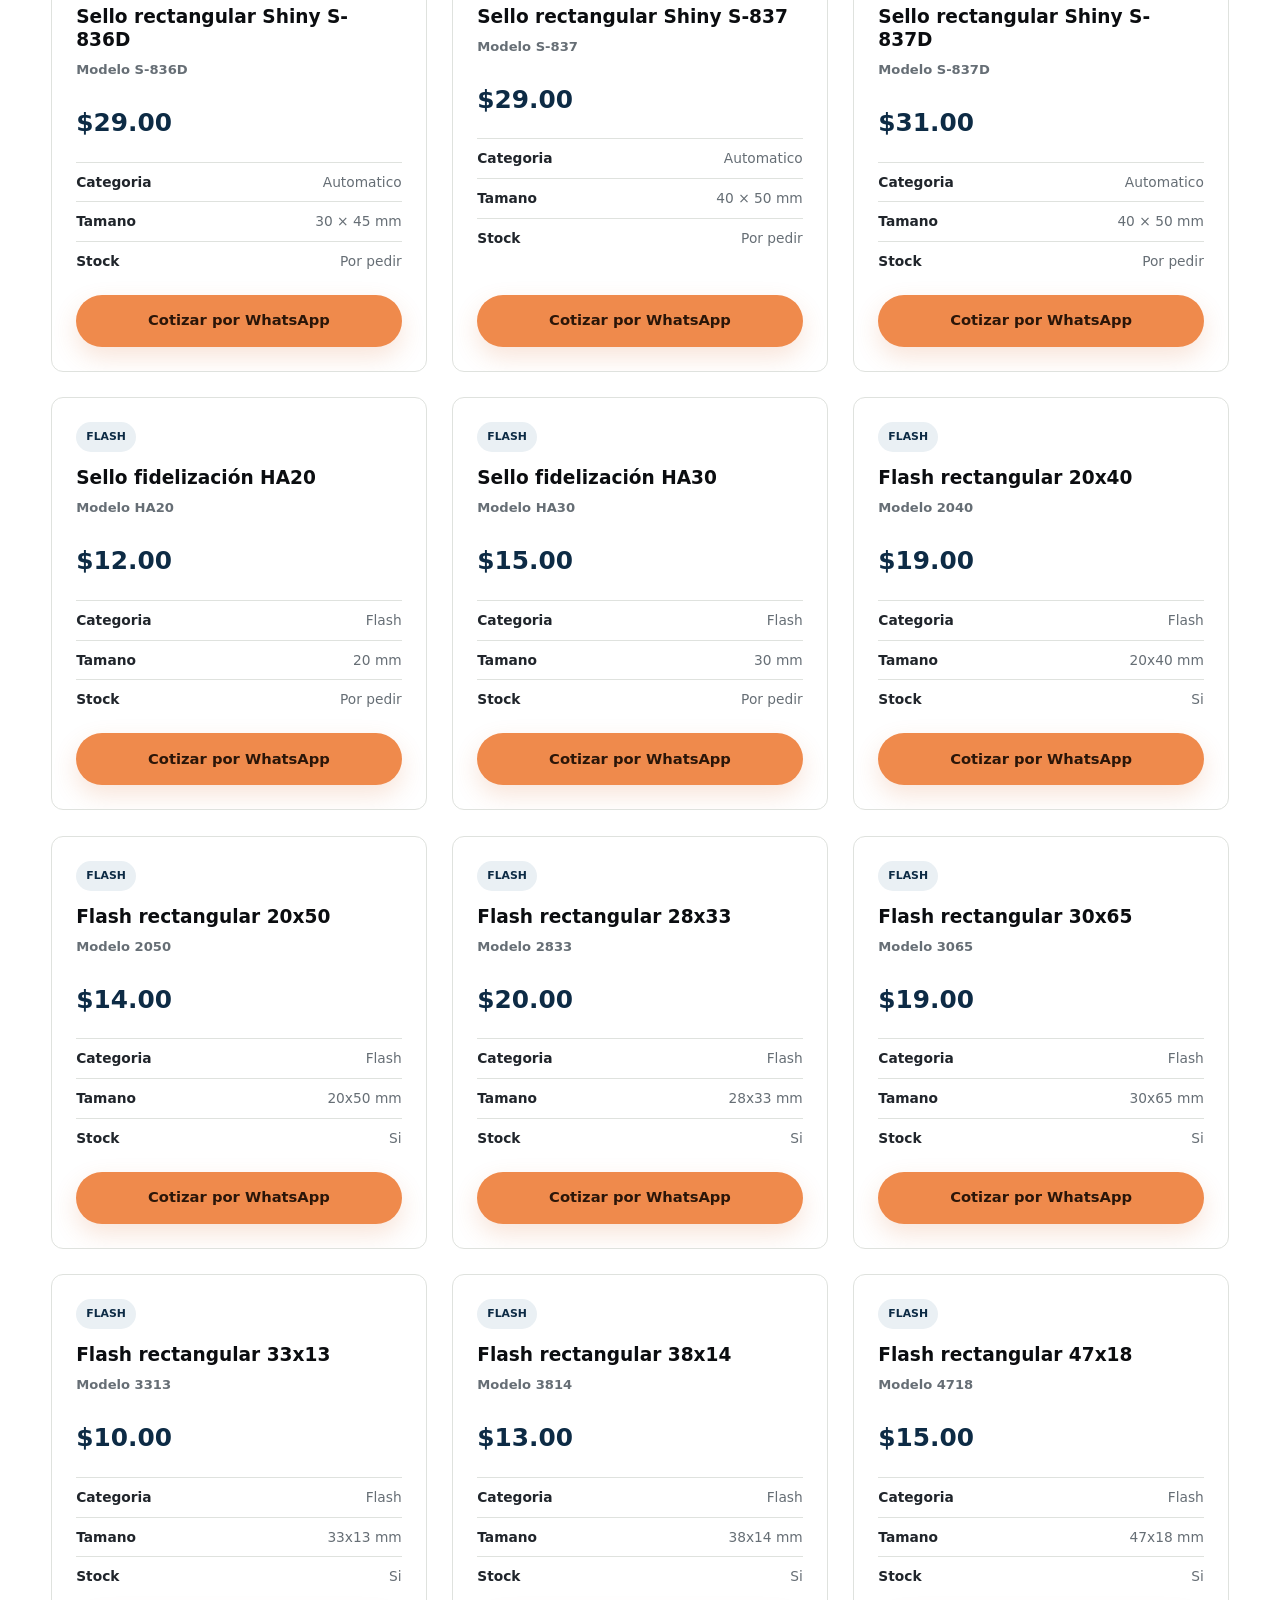
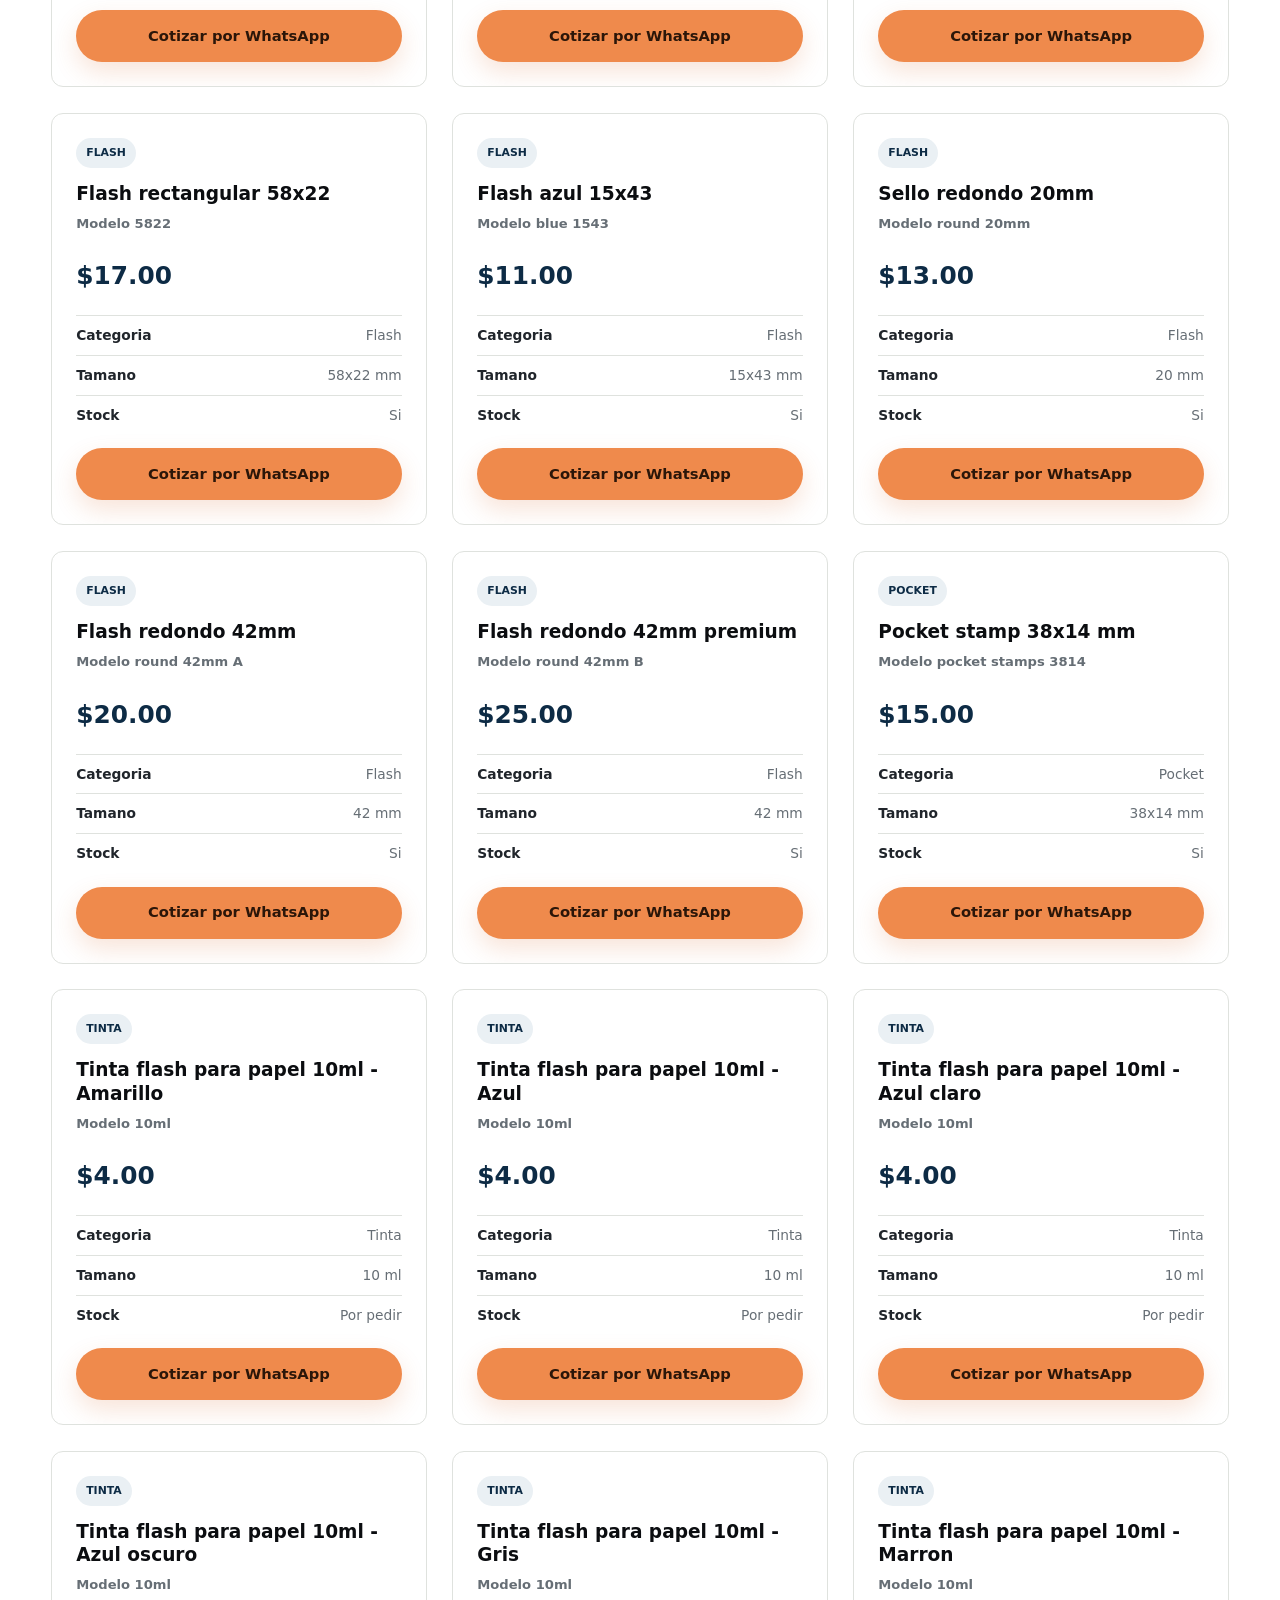
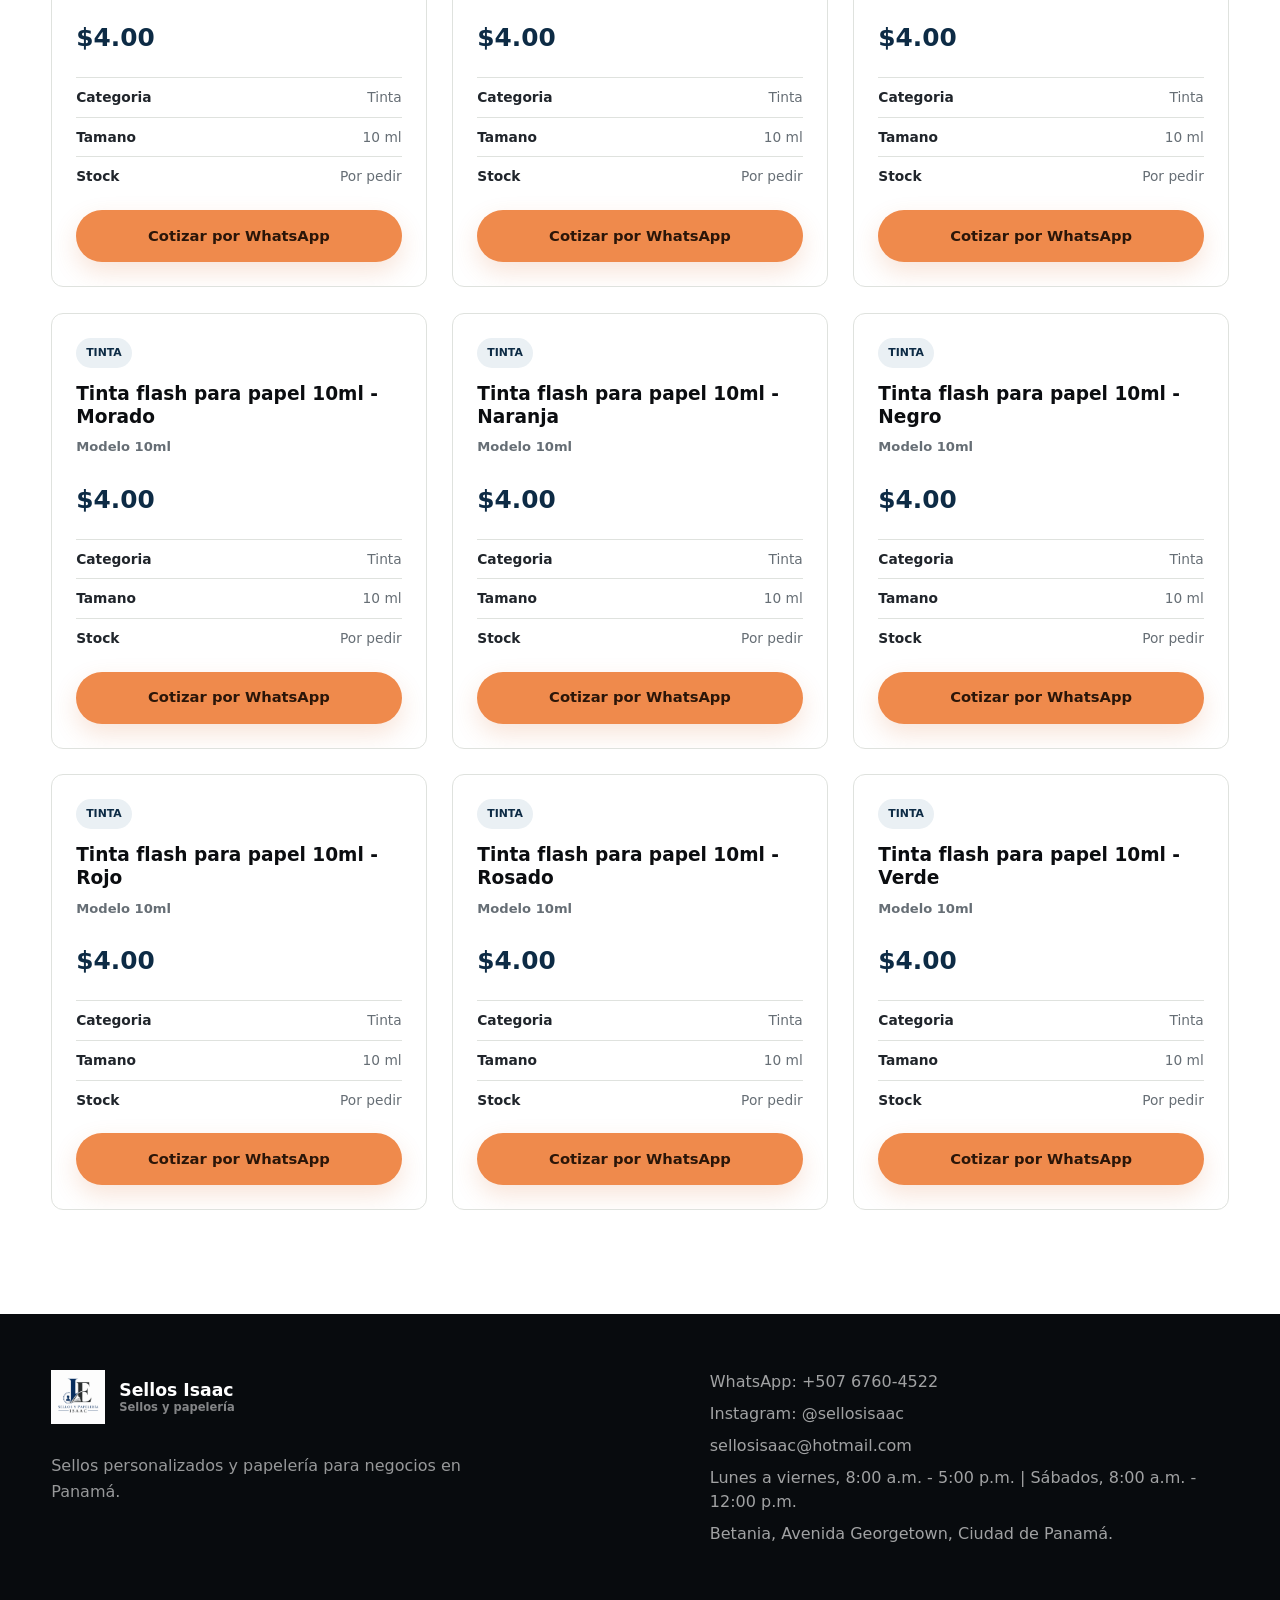
==== commit 770479c5: "Pulir identidad, densidad visual y contacto Aumento del logo y header, mejora de fondos, ritmo visua" ====
--- a/catalogo.html
+++ b/catalogo.html
@@ -28,7 +28,7 @@
   </header>
 
   <main>
-    <section class="inner-hero">
+    <section class="inner-hero inner-hero-compact">
       <div class="container inner-hero-layout inner-hero-layout-text">
         <div data-reveal>
           <p class="eyebrow">Cat&aacute;logo</p>
--- a/css/styles.css
+++ b/css/styles.css
@@ -15,8 +15,8 @@
   --radius-large: 28px;
   --shadow-soft: 0 16px 42px rgba(13, 24, 34, 0.07);
   --shadow-lift: 0 26px 64px rgba(13, 24, 34, 0.12);
-  --container: 1480px;
-  --container-wide: 1680px;
+  --container: 1600px;
+  --container-wide: 1720px;
 }
 
 * {
@@ -134,16 +134,16 @@
 
 .header-content {
   display: grid;
-  min-height: 82px;
+  min-height: 86px;
   grid-template-columns: auto minmax(0, 1fr) auto;
   align-items: center;
-  gap: 34px;
+  gap: clamp(38px, 4vw, 68px);
 }
 
 .brand {
   display: inline-flex;
   align-items: center;
-  gap: 11px;
+  gap: 14px;
   width: fit-content;
 }
 
@@ -154,6 +154,13 @@
   object-fit: contain;
 }
 
+.header-content .brand-logo {
+  width: 70px;
+  height: 70px;
+  max-width: none;
+  flex: 0 0 70px;
+}
+
 .brand-copy {
   display: grid;
   gap: 1px;
@@ -163,13 +170,13 @@
 }
 
 .brand-copy strong {
-  font-size: 0.96rem;
+  font-size: 1.08rem;
   font-weight: 850;
 }
 
 .brand-copy small {
   color: var(--muted);
-  font-size: 0.68rem;
+  font-size: 0.72rem;
   font-weight: 650;
 }
 
@@ -177,7 +184,7 @@
   display: flex;
   align-items: center;
   justify-content: center;
-  gap: 2px;
+  gap: 6px;
   color: #4f575f;
   font-size: 0.9rem;
   font-weight: 700;
@@ -185,7 +192,7 @@
 
 .main-nav a {
   position: relative;
-  padding: 10px 13px;
+  padding: 10px 16px;
   transition: color 180ms ease;
 }
 
@@ -354,7 +361,7 @@
 /* Home hero */
 .home-hero {
   overflow: hidden;
-  padding: clamp(64px, 6vw, 104px) 0 0;
+  padding: clamp(72px, 6vw, 112px) 0 0;
   background: var(--paper);
 }
 
@@ -392,8 +399,19 @@
 
 .hero-media {
   position: relative;
+  z-index: 0;
   width: 100%;
   padding-bottom: 34px;
+  isolation: isolate;
+}
+
+.hero-media::before {
+  position: absolute;
+  z-index: -1;
+  inset: -28px -34px 70px 46px;
+  border-radius: 28px;
+  background: #e5eaed;
+  content: "";
 }
 
 .hero-image-frame {
@@ -414,7 +432,7 @@
   border-radius: var(--radius);
   padding: 17px 20px;
   background: var(--white);
-  box-shadow: var(--shadow-soft);
+  box-shadow: 0 16px 38px rgba(13, 24, 34, 0.12);
 }
 
 .hero-media-caption span {
@@ -433,17 +451,31 @@
   display: grid;
   margin-top: 58px;
   grid-template-columns: repeat(4, minmax(0, 1fr));
-  border-top: 1px solid var(--line);
-  border-bottom: 1px solid var(--line);
+  border: 1px solid var(--line);
+  border-radius: 16px 16px 0 0;
+  background: var(--surface);
+  box-shadow: 0 12px 34px rgba(13, 24, 34, 0.05);
+  counter-reset: highlight;
 }
 
 .highlights-strip > div {
   display: grid;
   min-height: 112px;
+  grid-template-columns: 38px 1fr;
   align-content: center;
-  gap: 2px;
+  gap: 1px 12px;
   padding: 20px 24px;
   border-right: 1px solid var(--line);
+  counter-increment: highlight;
+}
+
+.highlights-strip > div::before {
+  grid-row: 1 / 3;
+  align-self: center;
+  color: var(--orange-dark);
+  content: "0" counter(highlight);
+  font-size: 0.72rem;
+  font-weight: 850;
 }
 
 .highlights-strip > div:last-child {
@@ -452,7 +484,7 @@
 
 .highlights-strip strong {
   color: var(--ink);
-  font-size: 0.92rem;
+  font-size: 0.98rem;
 }
 
 .highlights-strip span {
@@ -464,6 +496,10 @@
 .section {
   padding: clamp(104px, 8vw, 148px) 0;
   background: var(--surface);
+}
+
+.solutions-section {
+  border-top: 1px solid var(--line);
 }
 
 .section-heading {
@@ -633,8 +669,8 @@
 
 /* Paper feature */
 .paper-feature-section {
-  padding: 28px 0;
-  background: var(--surface);
+  padding: clamp(64px, 5vw, 96px) 0;
+  background: #edf0f2;
 }
 
 .paper-feature {
@@ -707,6 +743,7 @@
 /* Testimonials */
 .testimonials-section {
   background: var(--surface);
+  border-top: 1px solid var(--line);
 }
 
 .testimonials-layout {
@@ -747,8 +784,9 @@
 
 /* Final CTA */
 .final-cta-section {
-  padding: 28px 0;
-  background: var(--surface);
+  padding: clamp(58px, 5vw, 88px) 0;
+  border-top: 1px solid var(--line);
+  background: #edf0f2;
 }
 
 .final-cta {
@@ -781,6 +819,10 @@
   background: var(--ink);
 }
 
+.inner-hero-compact {
+  padding: clamp(56px, 5vw, 88px) 0;
+}
+
 .inner-hero-layout {
   display: grid;
   min-height: clamp(580px, 64vh, 760px);
@@ -790,7 +832,7 @@
 }
 
 .inner-hero-layout.inner-hero-layout-text {
-  min-height: clamp(420px, 46vh, 580px);
+  min-height: clamp(320px, 35vh, 440px);
   grid-template-columns: minmax(0, 1080px);
 }
 
@@ -1118,57 +1160,154 @@
 }
 
 /* Contact */
+.contact-hero {
+  padding: clamp(64px, 5vw, 92px) 0;
+  border-bottom: 1px solid var(--line);
+  background: #edf0f2;
+}
+
+.inner-hero-layout.contact-hero-layout {
+  min-height: auto;
+  grid-template-columns: minmax(0, 0.92fr) minmax(560px, 1.08fr);
+  gap: clamp(64px, 7vw, 132px);
+}
+
+.contact-hero-panel {
+  border-radius: var(--radius-large);
+  padding: clamp(36px, 4vw, 58px);
+  color: var(--white);
+  background: var(--blue);
+  box-shadow: var(--shadow-lift);
+}
+
+.contact-panel-heading h2 {
+  max-width: 650px;
+  color: var(--white);
+  font-size: clamp(2rem, 3vw, 3.35rem);
+}
+
+.contact-panel-list {
+  display: grid;
+  margin: 34px 0 30px;
+  grid-template-columns: repeat(2, minmax(0, 1fr));
+  border-top: 1px solid rgba(255, 255, 255, 0.18);
+}
+
+.contact-panel-list > * {
+  display: grid;
+  min-width: 0;
+  gap: 5px;
+  padding: 18px 20px 18px 0;
+  border-bottom: 1px solid rgba(255, 255, 255, 0.18);
+}
+
+.contact-panel-list > *:nth-child(odd) {
+  border-right: 1px solid rgba(255, 255, 255, 0.18);
+}
+
+.contact-panel-list > *:nth-child(even) {
+  padding-left: 20px;
+}
+
+.contact-panel-list > *:last-child {
+  grid-column: 1 / -1;
+  border-right: 0;
+}
+
+.contact-panel-list span {
+  color: #ffb17d;
+  font-size: 0.7rem;
+  font-weight: 850;
+  text-transform: uppercase;
+}
+
+.contact-panel-list strong {
+  color: var(--white);
+  font-size: 0.94rem;
+  line-height: 1.55;
+  overflow-wrap: anywhere;
+}
+
+.contact-panel-list a strong {
+  transition: color 180ms ease;
+}
+
+.contact-panel-list a:hover strong {
+  color: #ffb17d;
+}
+
 .contact-section {
-  background: var(--surface);
+  background: var(--paper);
 }
 
 .contact-layout {
   display: grid;
-  grid-template-columns: minmax(300px, 0.82fr) minmax(380px, 1.18fr);
-  gap: clamp(54px, 9vw, 132px);
+  grid-template-columns: minmax(320px, 0.76fr) minmax(520px, 1.24fr);
+  gap: clamp(64px, 8vw, 148px);
   align-items: start;
 }
 
-.contact-info h2 {
-  max-width: 580px;
-}
-
-.contact-channels {
-  margin-top: 42px;
-}
-
-.contact-channels > * {
-  display: grid;
-  gap: 3px;
+.quote-intro {
+  padding-top: clamp(18px, 3vw, 40px);
+}
+
+.quote-intro h2 {
+  max-width: 620px;
+}
+
+.quote-intro > p:not(.eyebrow) {
+  max-width: 530px;
+  margin: 26px 0 38px;
+  font-size: 1.04rem;
+}
+
+.quote-checklist {
+  margin: 0;
+  padding: 0;
+  list-style: none;
+}
+
+.quote-checklist li {
+  display: grid;
+  grid-template-columns: 48px 1fr;
+  gap: 14px;
   border-top: 1px solid var(--line);
-  padding: 17px 0;
-}
-
-.contact-channels > *:last-child {
+  padding: 20px 0;
+}
+
+.quote-checklist li:last-child {
   border-bottom: 1px solid var(--line);
 }
 
-.contact-channels span {
+.quote-checklist span {
   color: var(--orange-dark);
   font-size: 0.7rem;
   font-weight: 850;
-  text-transform: uppercase;
-}
-
-.contact-channels strong {
+}
+
+.quote-checklist strong,
+.quote-checklist small {
+  display: block;
+}
+
+.quote-checklist strong {
   color: var(--blue);
-  font-size: 0.98rem;
-  overflow-wrap: anywhere;
+}
+
+.quote-checklist small {
+  margin-top: 5px;
+  color: var(--muted);
+  font-size: 0.86rem;
 }
 
 .quote-form {
   display: grid;
   gap: 18px;
-  border: 1px solid var(--line);
+  border: 1px solid rgba(223, 226, 222, 0.9);
   border-radius: var(--radius-large);
   padding: clamp(28px, 5vw, 52px);
-  background: var(--paper);
-  box-shadow: var(--shadow-soft);
+  background: var(--surface);
+  box-shadow: 0 24px 70px rgba(13, 24, 34, 0.1);
   scroll-margin-top: 100px;
 }
 
@@ -1287,6 +1426,12 @@
     min-height: 88px;
   }
 
+  .header-content .brand-logo {
+    width: 72px;
+    height: 72px;
+    flex-basis: 72px;
+  }
+
   .highlights-strip > div {
     min-height: 124px;
     padding-inline: 32px;
@@ -1360,6 +1505,11 @@
   .product-grid {
     grid-template-columns: repeat(2, minmax(0, 1fr));
   }
+
+  .inner-hero-layout.contact-hero-layout {
+    grid-template-columns: 1fr;
+    gap: 48px;
+  }
 }
 
 @media (max-width: 820px) {
@@ -1369,8 +1519,14 @@
 
   .header-content {
     grid-template-columns: 1fr auto;
-    min-height: 74px;
+    min-height: 78px;
     gap: 16px;
+  }
+
+  .header-content .brand-logo {
+    width: 60px;
+    height: 60px;
+    flex-basis: 60px;
   }
 
   .js .nav-toggle {
@@ -1489,6 +1645,10 @@
     gap: 54px;
   }
 
+  .contact-hero-panel {
+    max-width: 760px;
+  }
+
   .paper-feature {
     gap: 36px;
   }
@@ -1512,8 +1672,10 @@
     width: min(100% - 24px, var(--container));
   }
 
-  .brand-logo {
-    height: 48px;
+  .header-content .brand-logo {
+    width: 56px;
+    height: 56px;
+    flex-basis: 56px;
   }
 
   .brand-copy strong {
@@ -1522,6 +1684,10 @@
 
   .brand-copy small {
     display: none;
+  }
+
+  .brand {
+    gap: 10px;
   }
 
   h1 {
@@ -1548,6 +1714,11 @@
 
   .hero-media {
     padding-bottom: 0;
+  }
+
+  .hero-media::before {
+    inset: -14px -18px 42px 28px;
+    border-radius: 20px;
   }
 
   .hero-image-frame {
@@ -1662,4 +1833,20 @@
     border-radius: 18px;
     padding: 24px 20px;
   }
-}
+
+  .contact-hero-panel {
+    border-radius: 18px;
+    padding: 28px 22px;
+  }
+
+  .contact-panel-list {
+    grid-template-columns: 1fr;
+  }
+
+  .contact-panel-list > *,
+  .contact-panel-list > *:nth-child(even) {
+    grid-column: auto;
+    border-right: 0;
+    padding-inline: 0;
+  }
+}
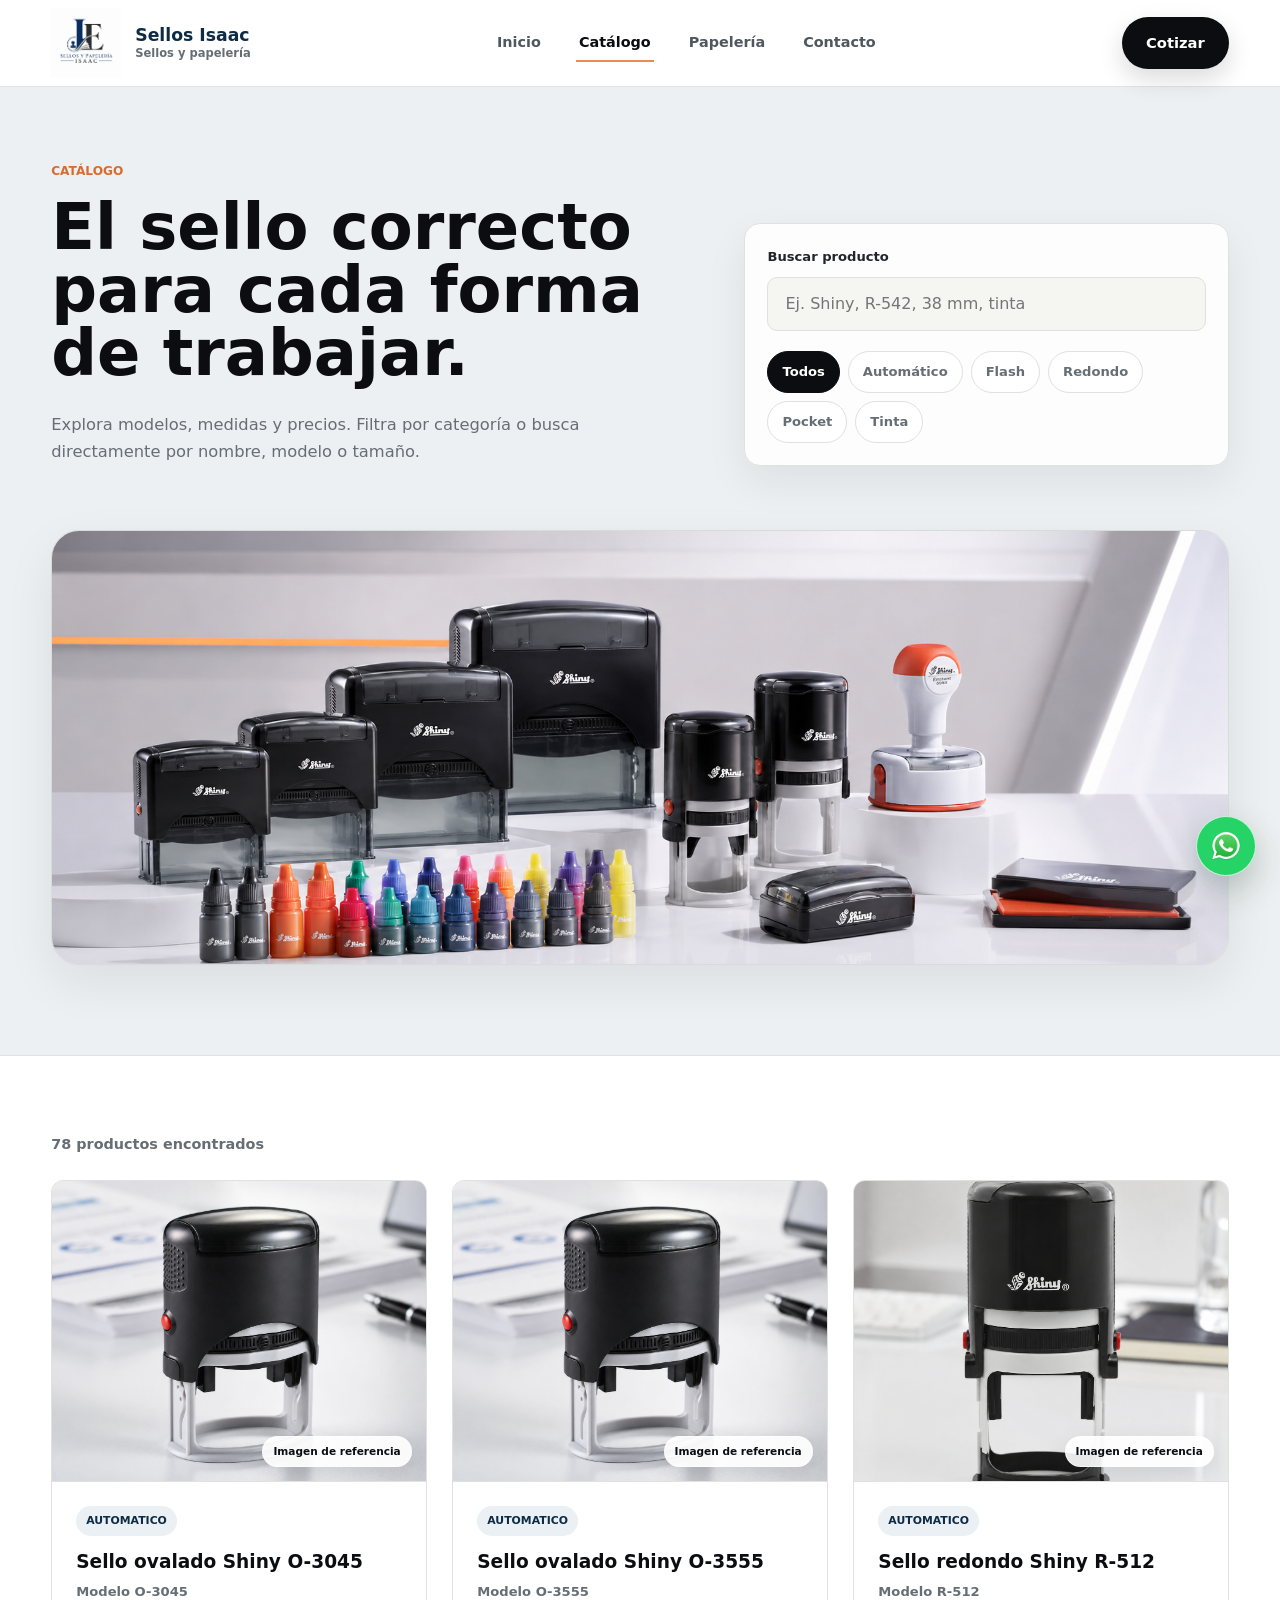
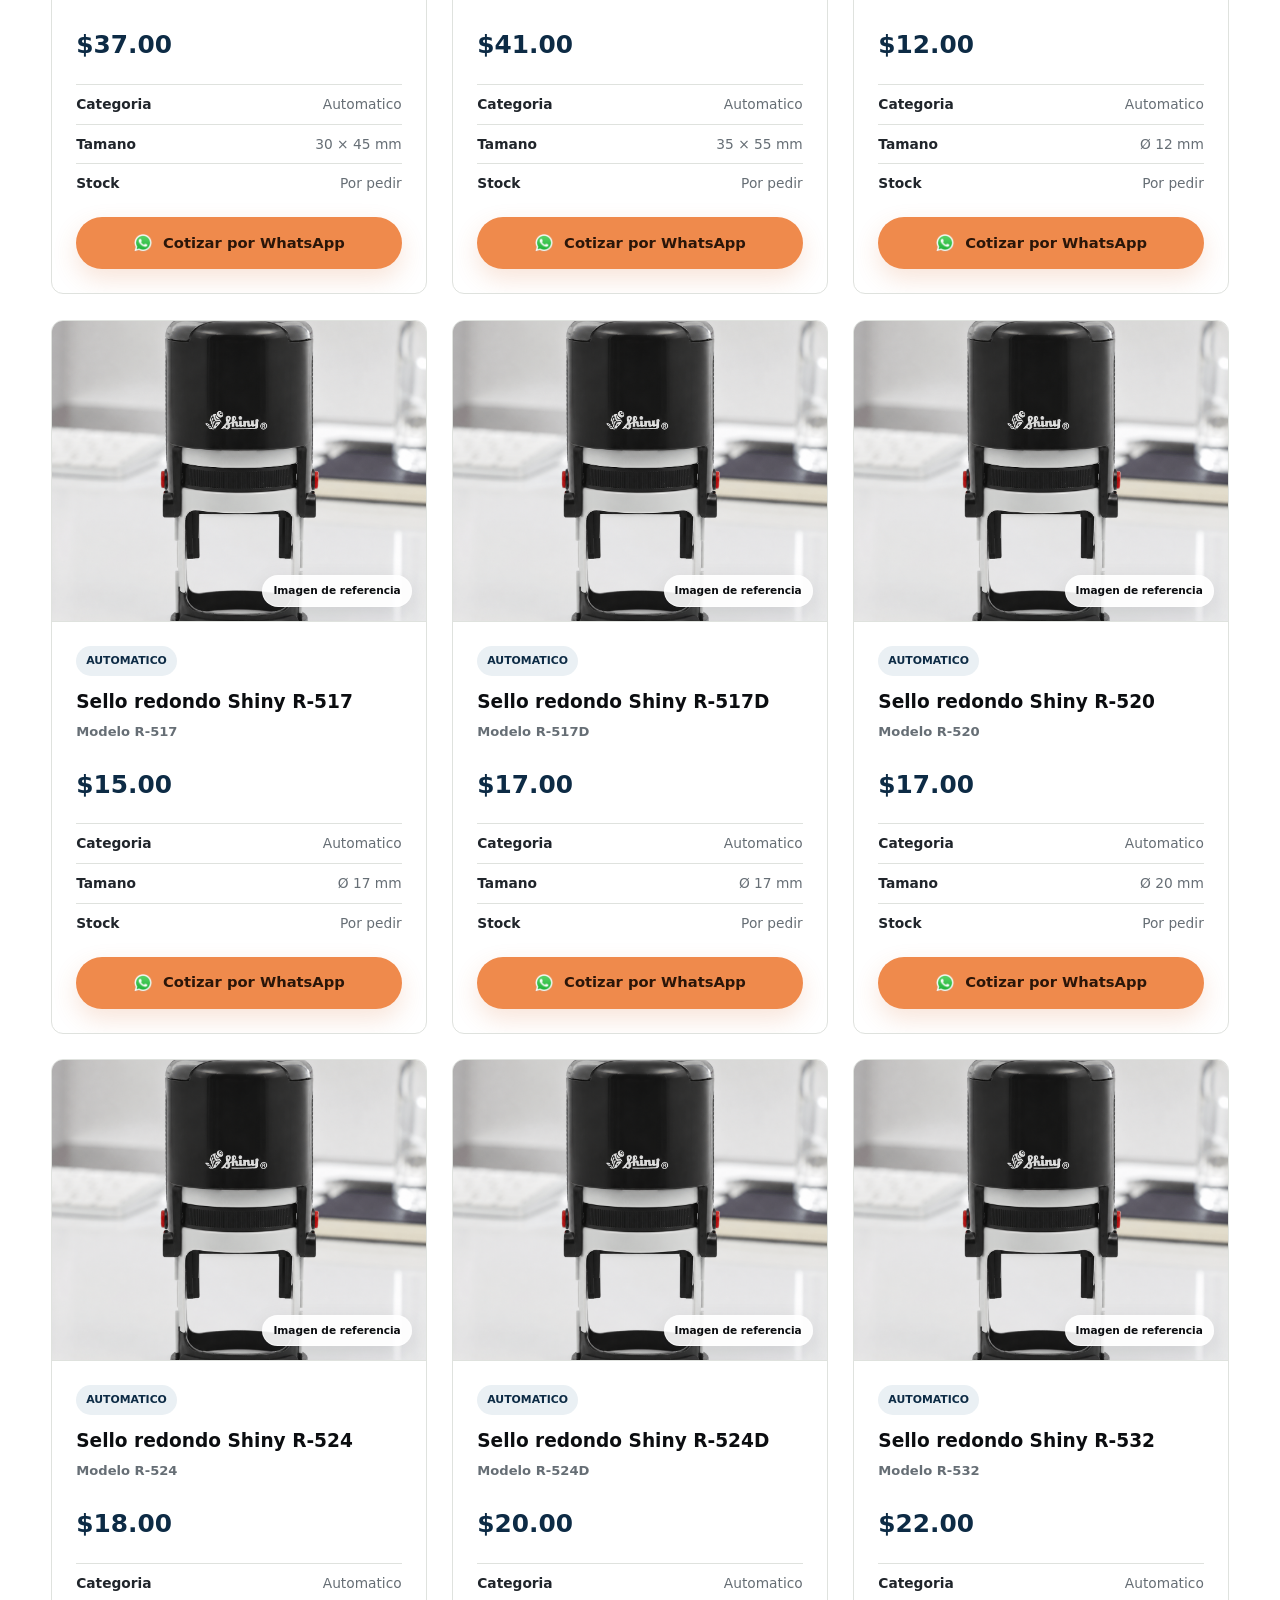
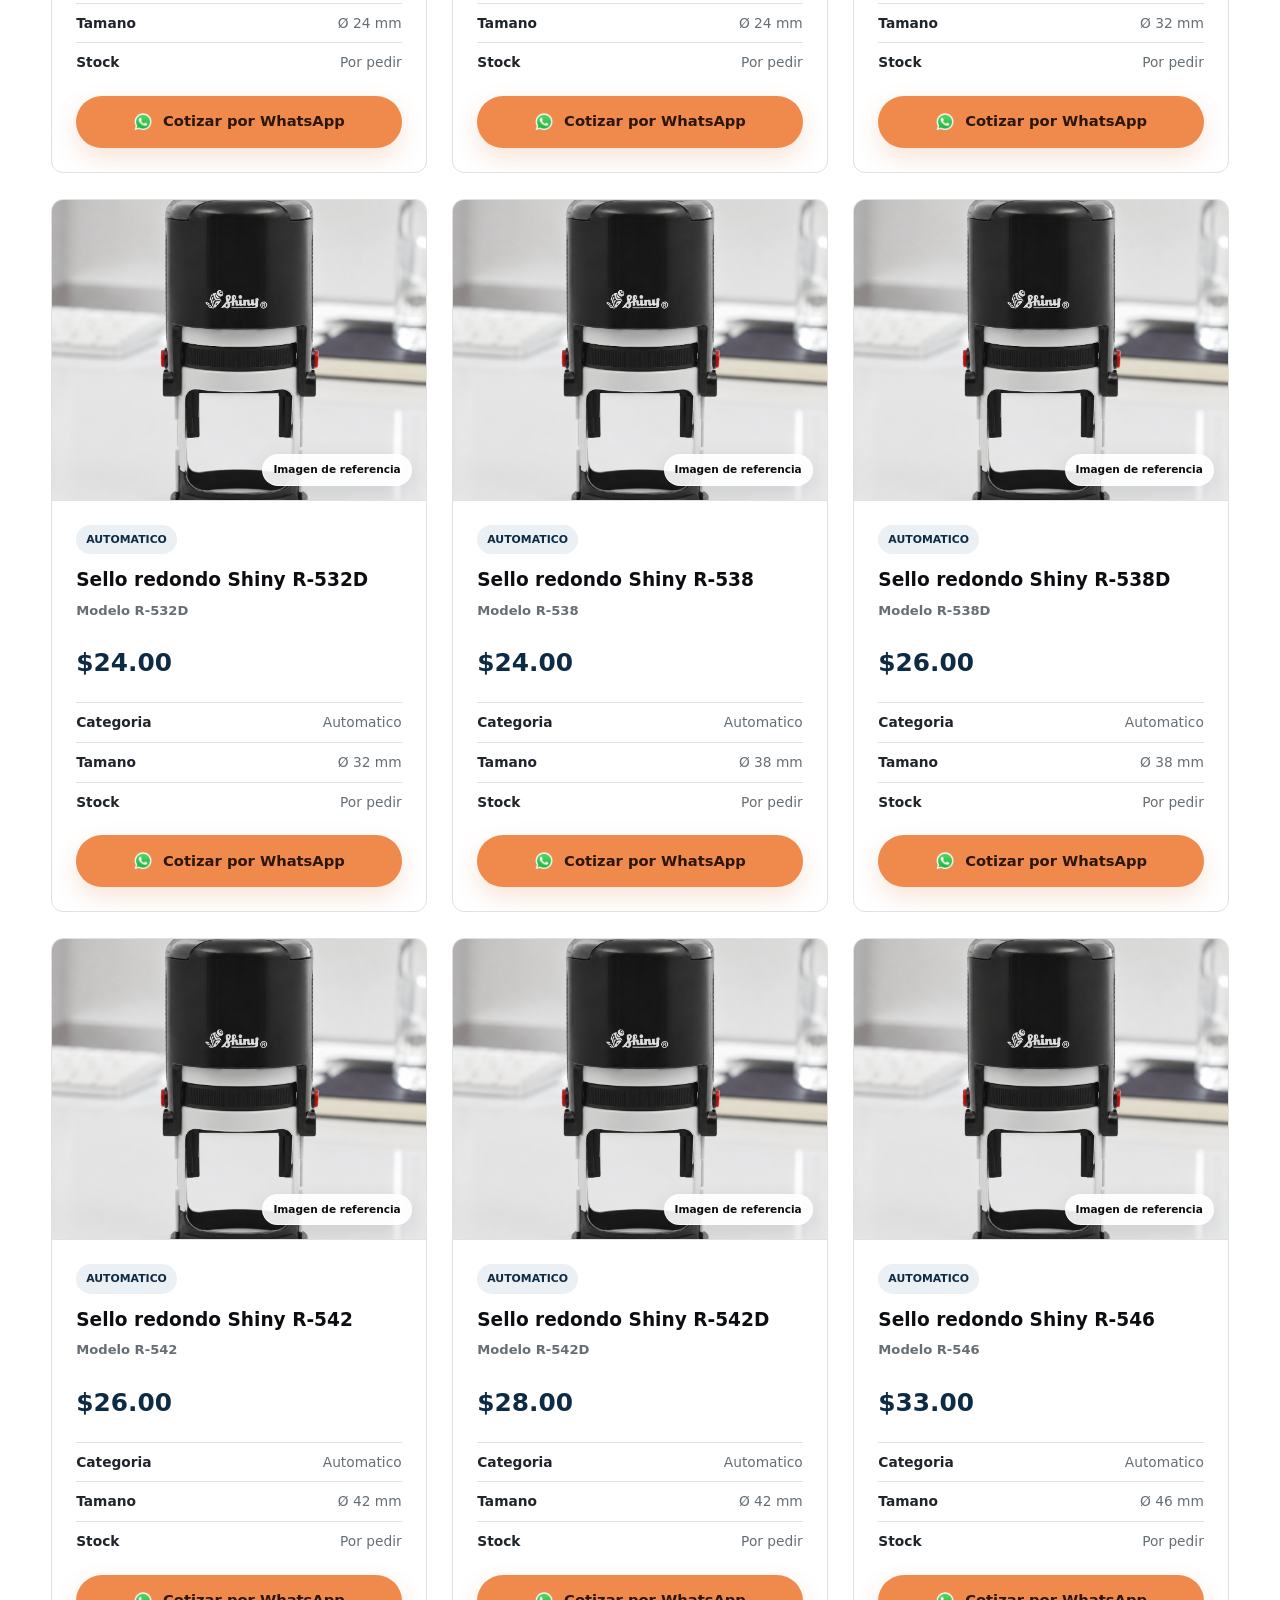
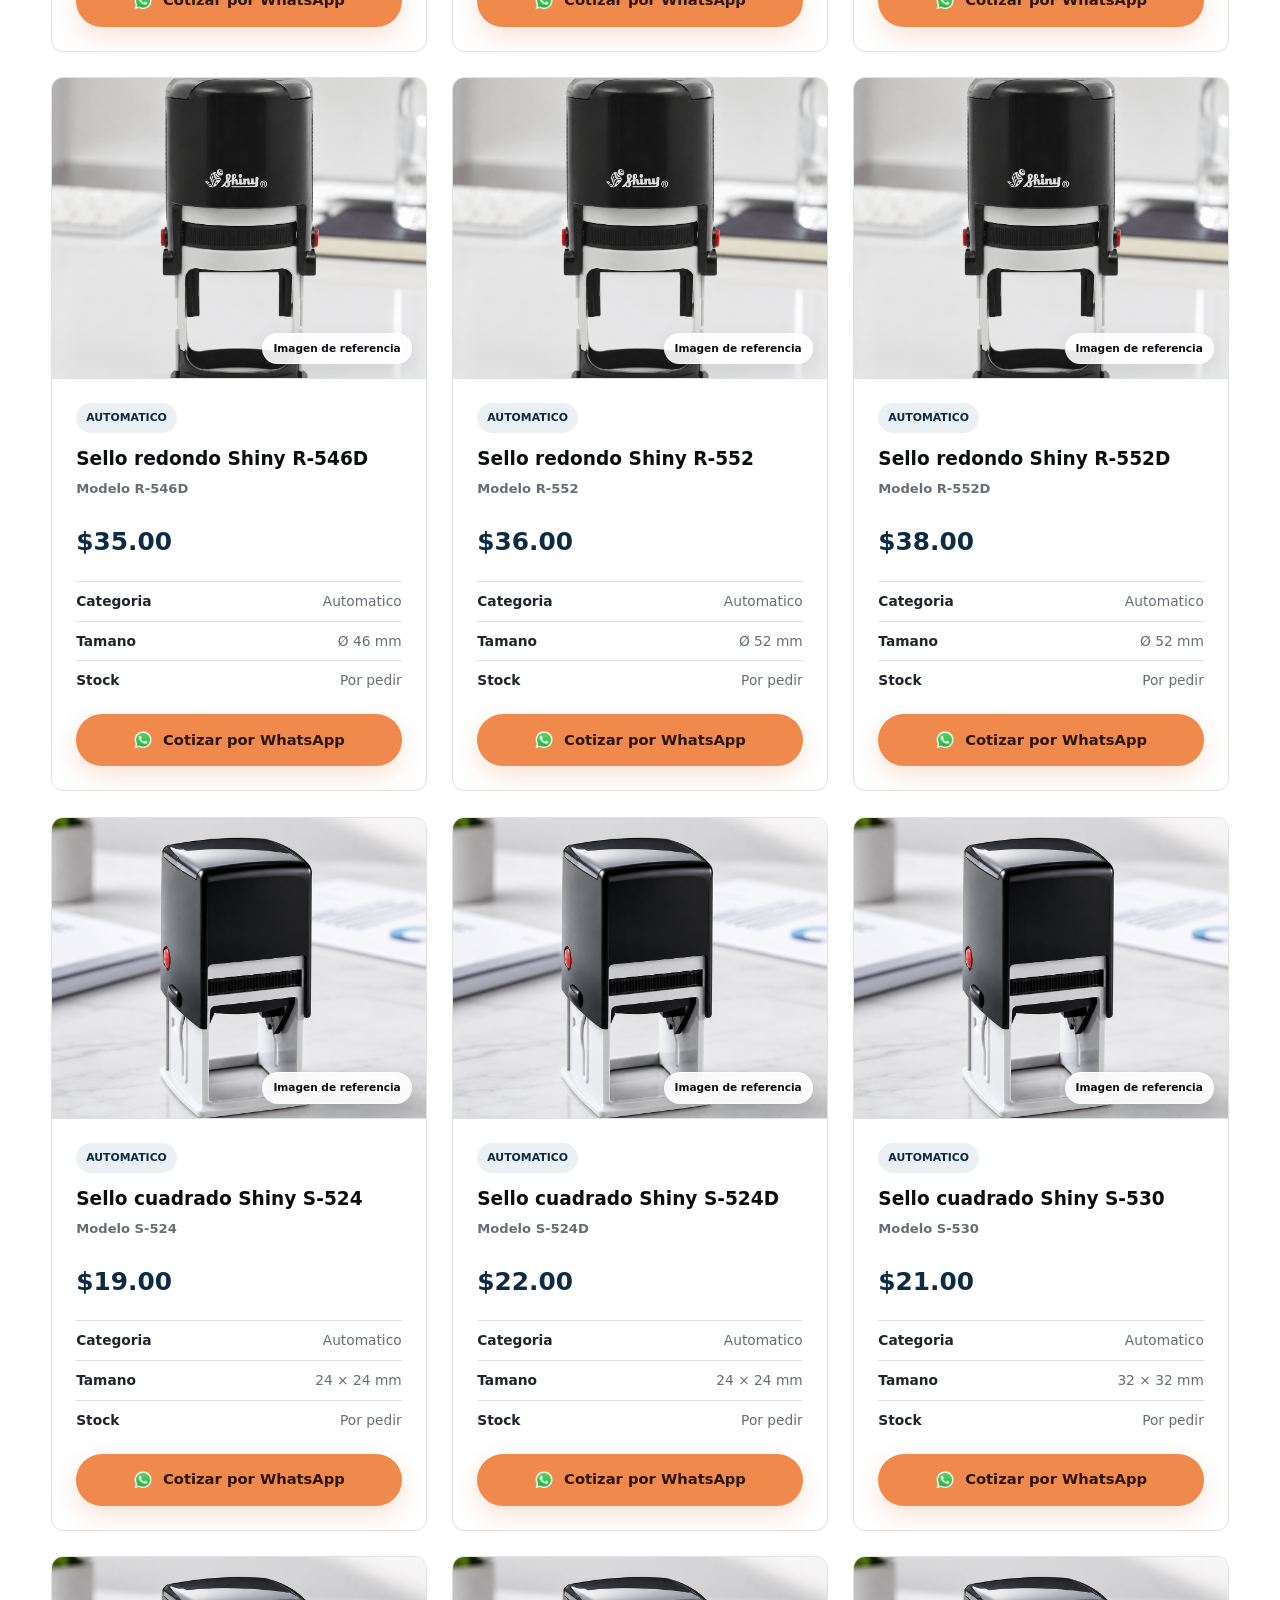
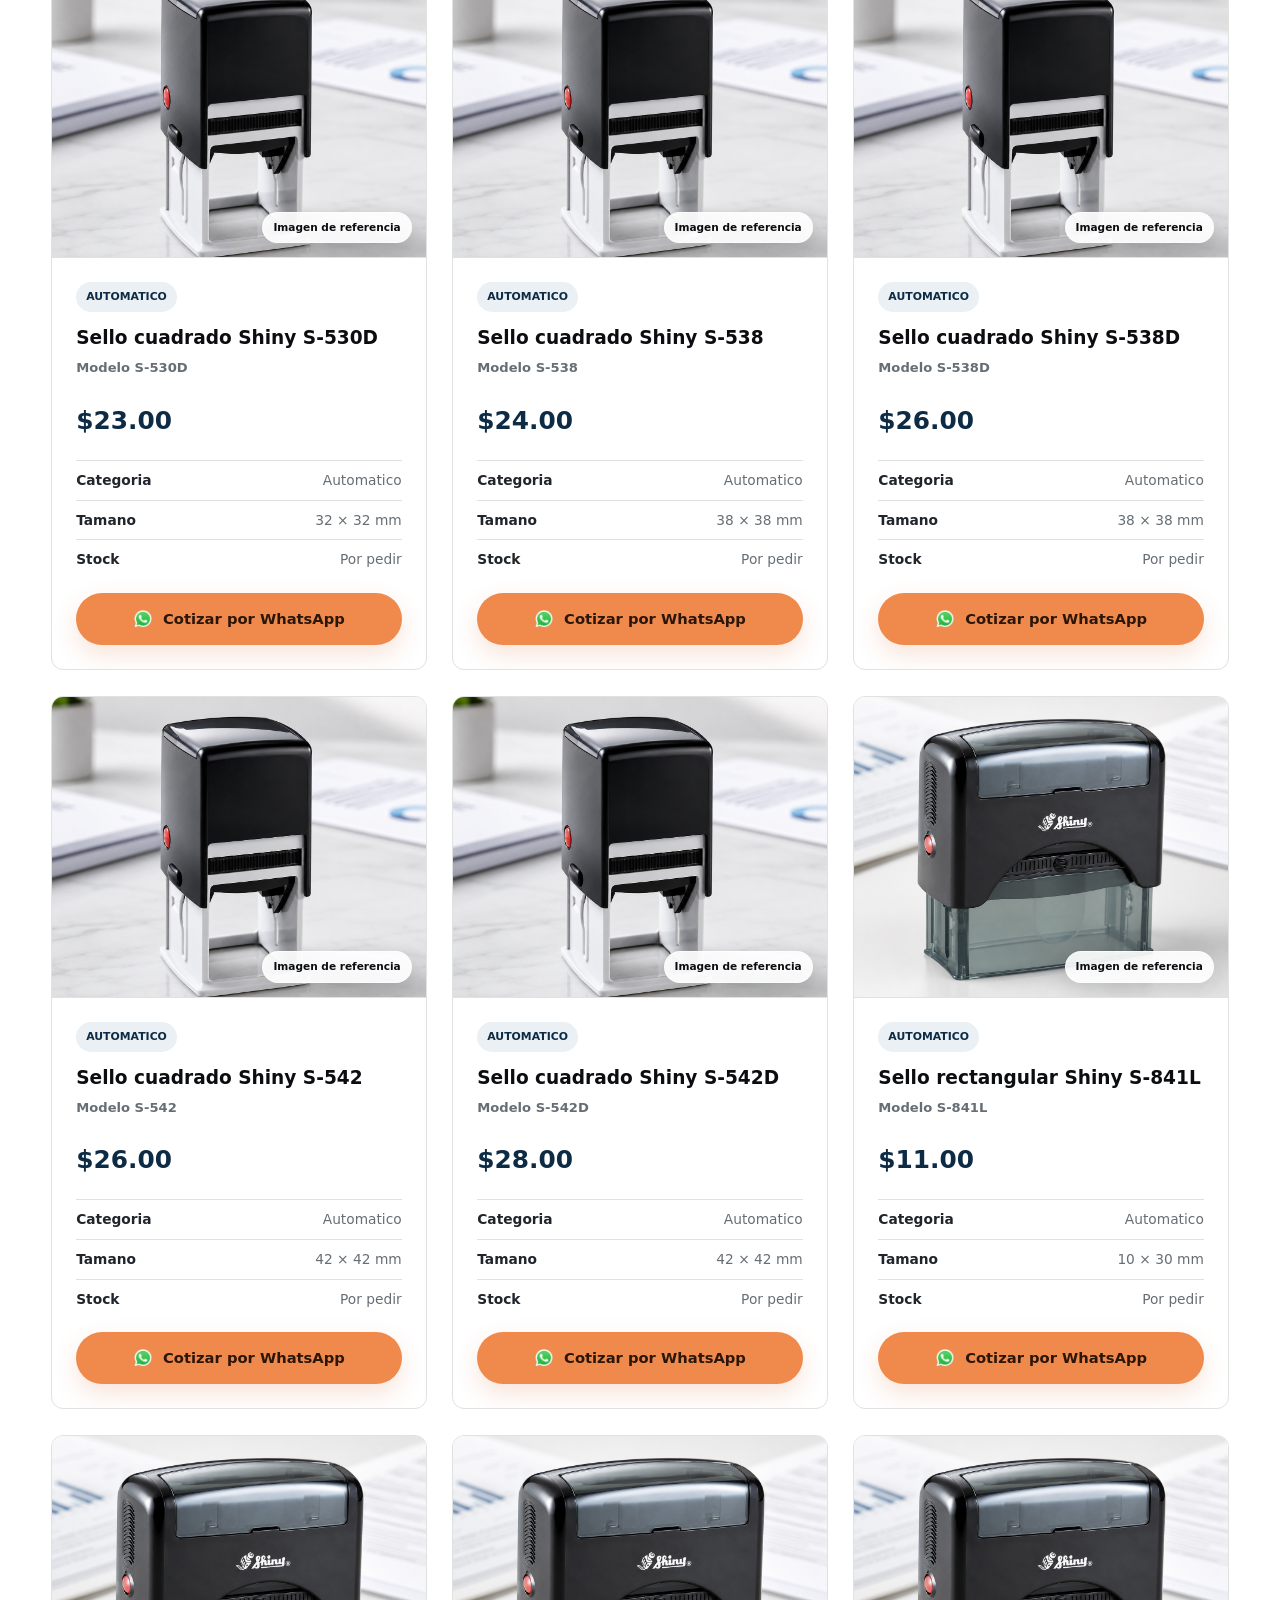
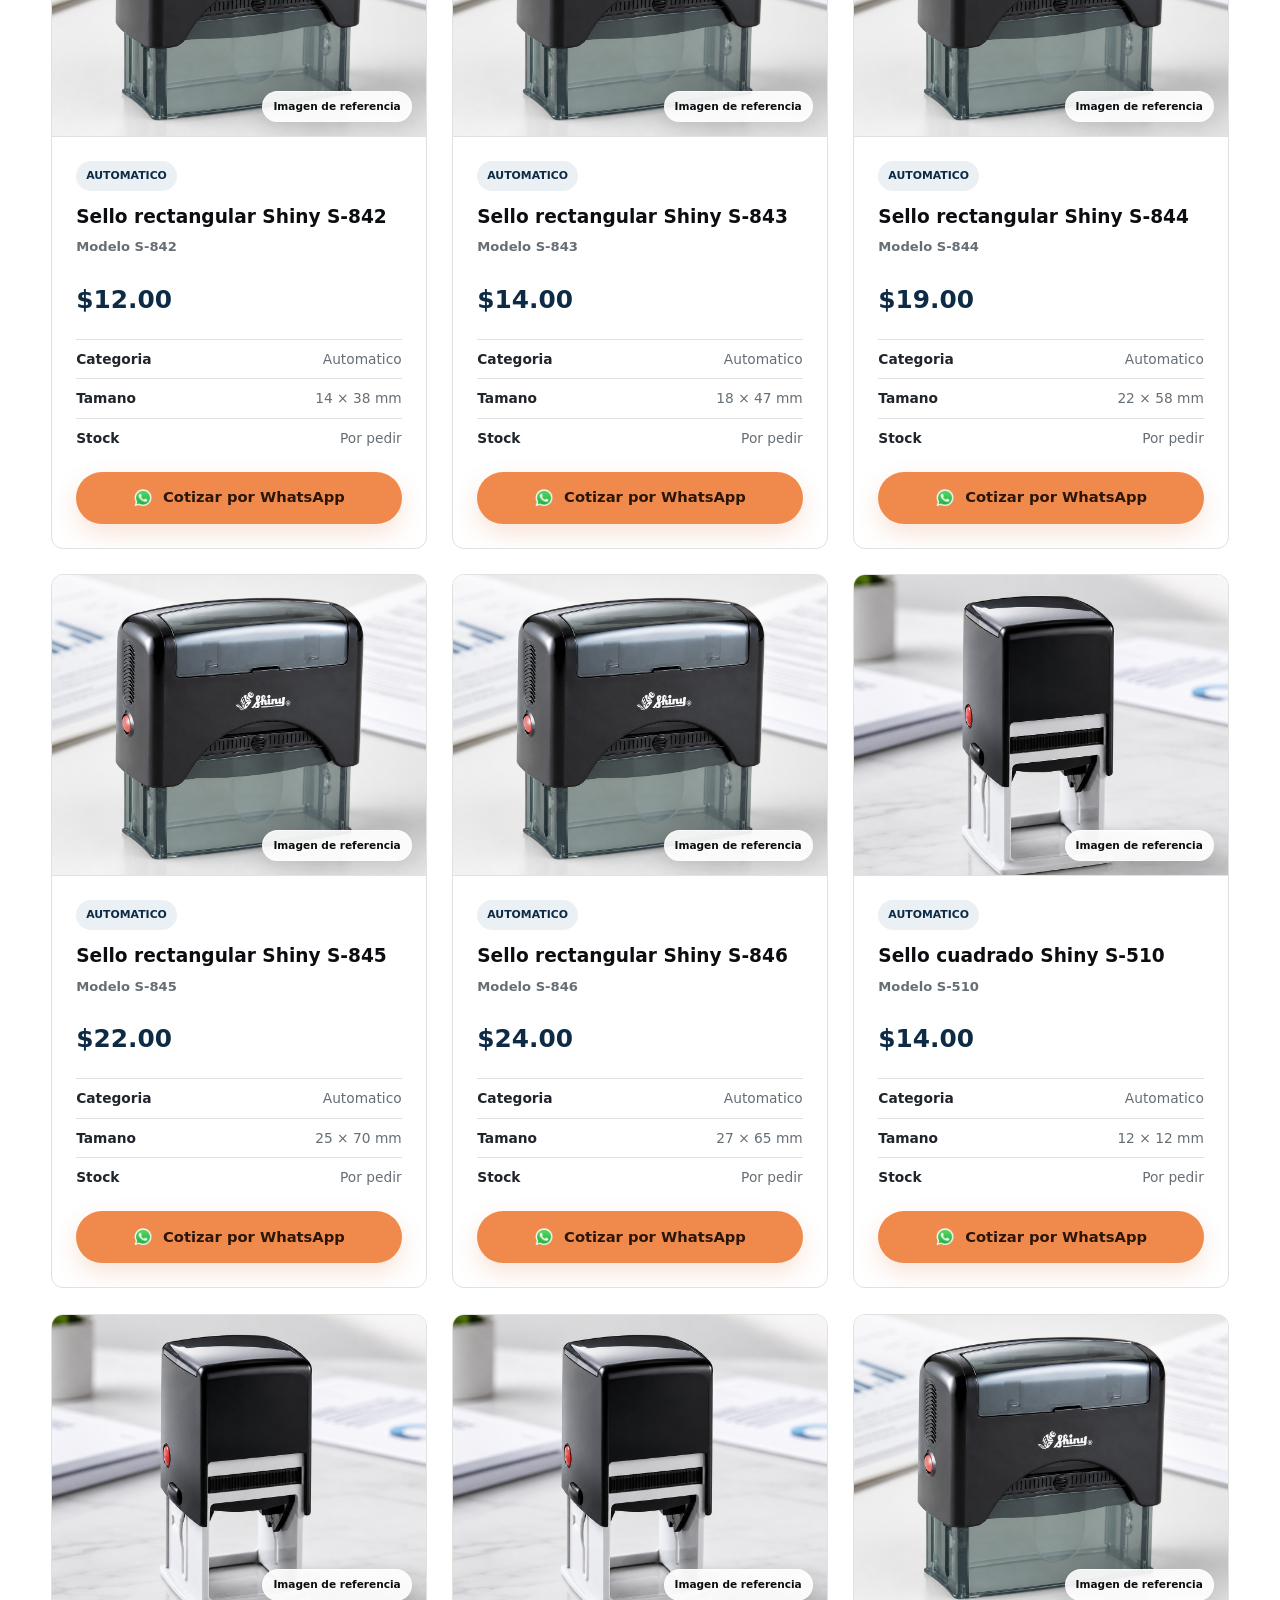
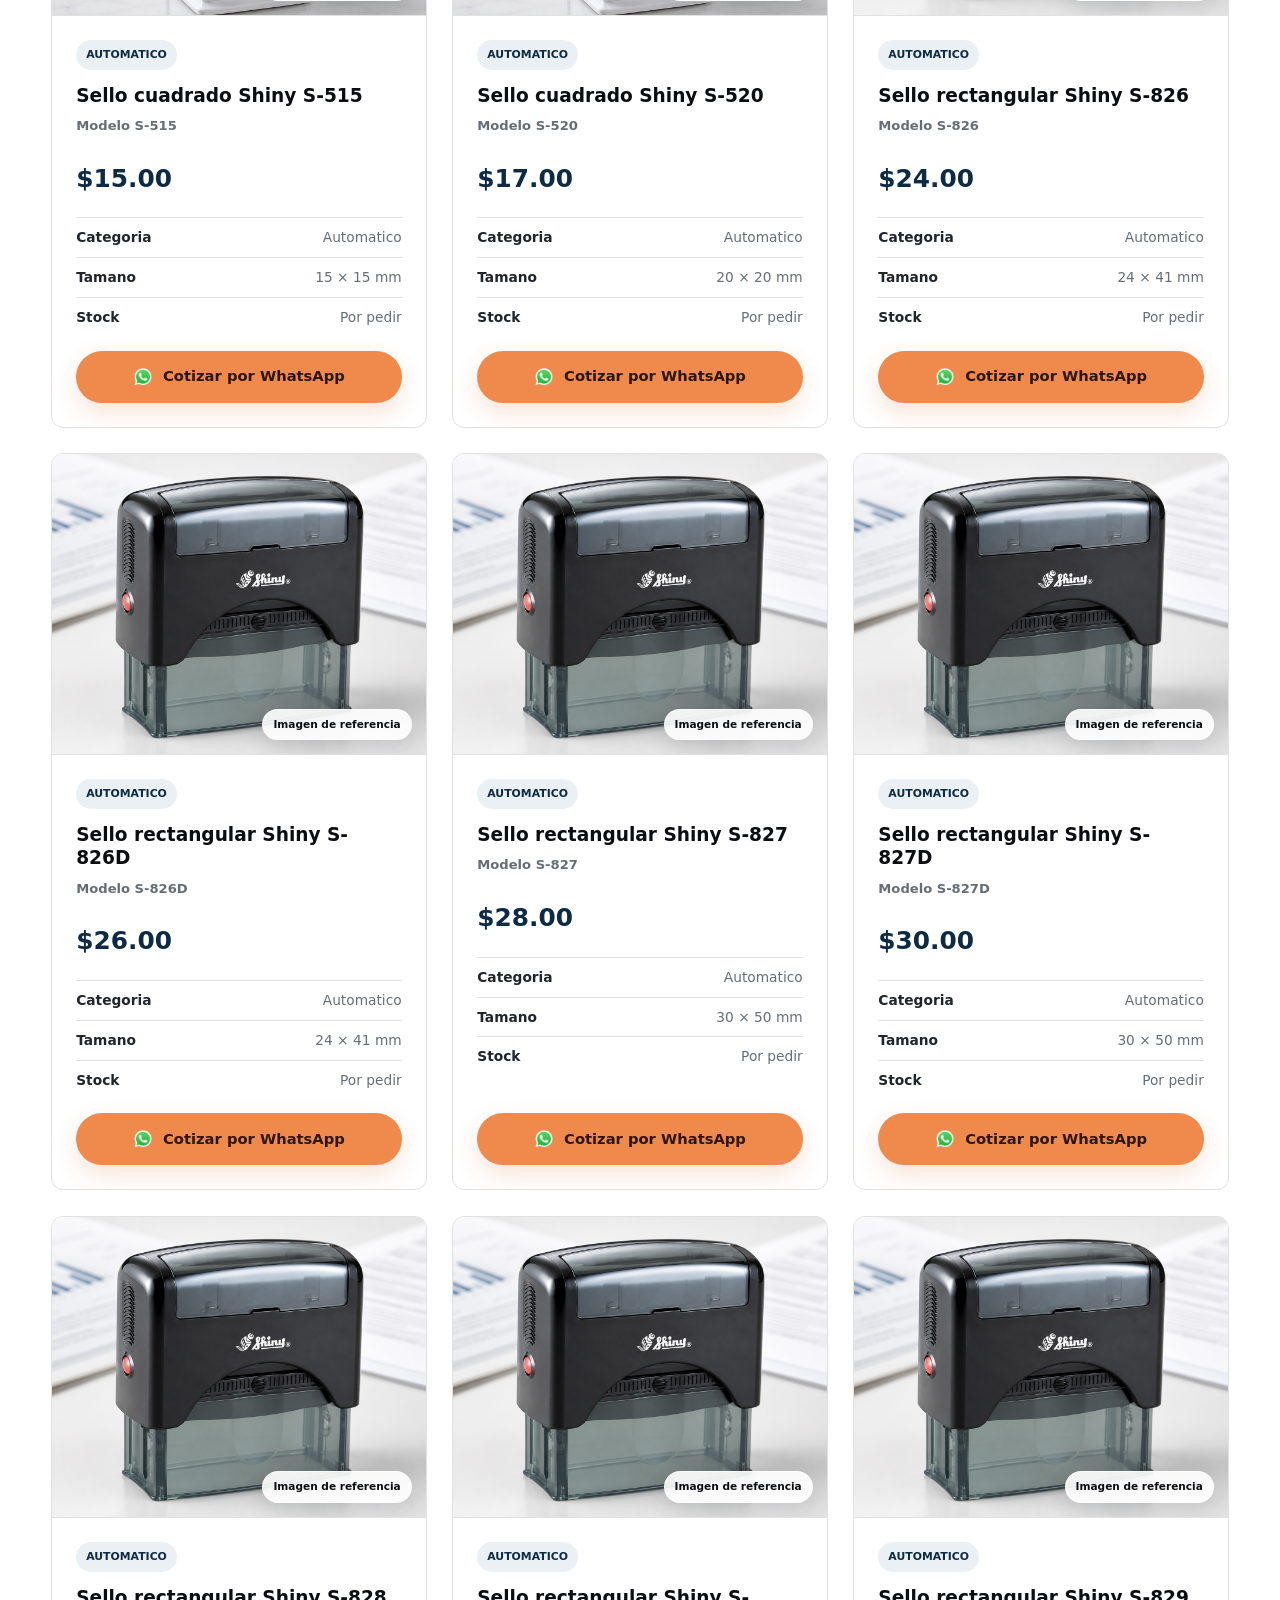
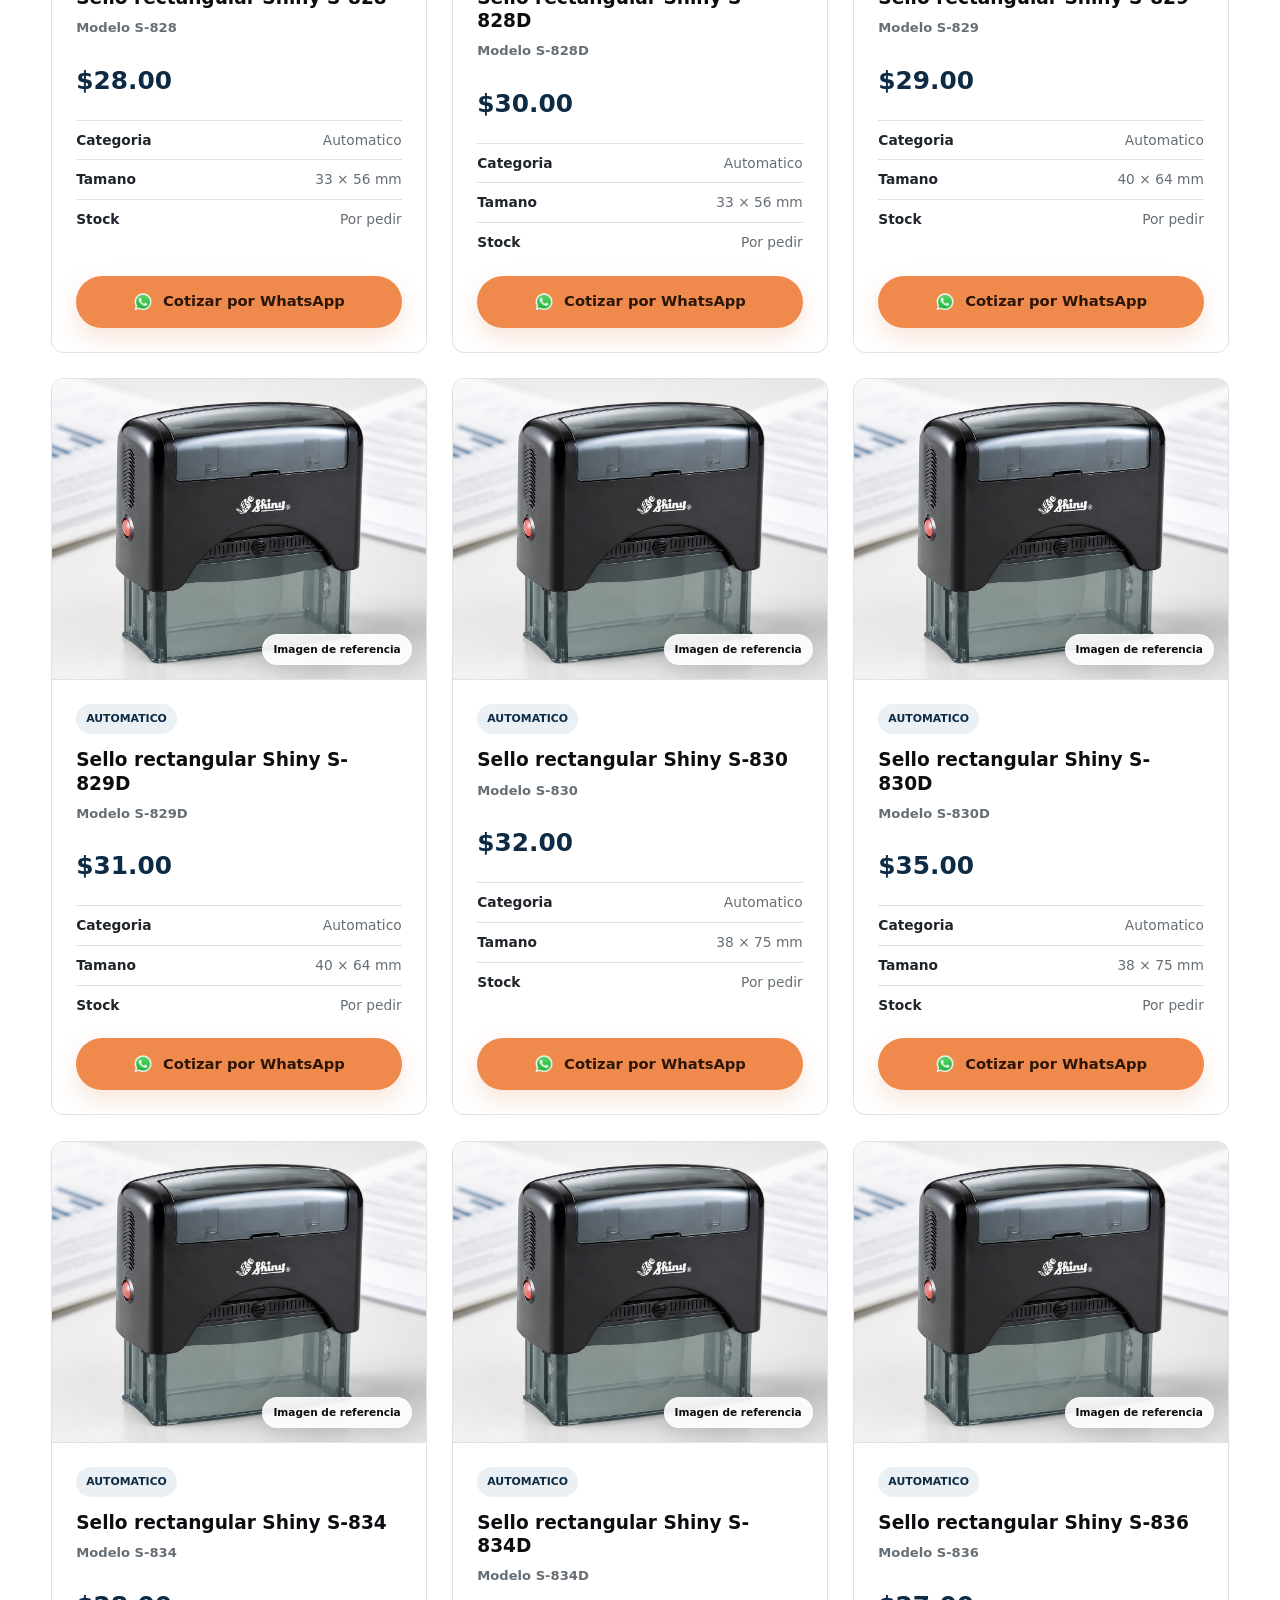
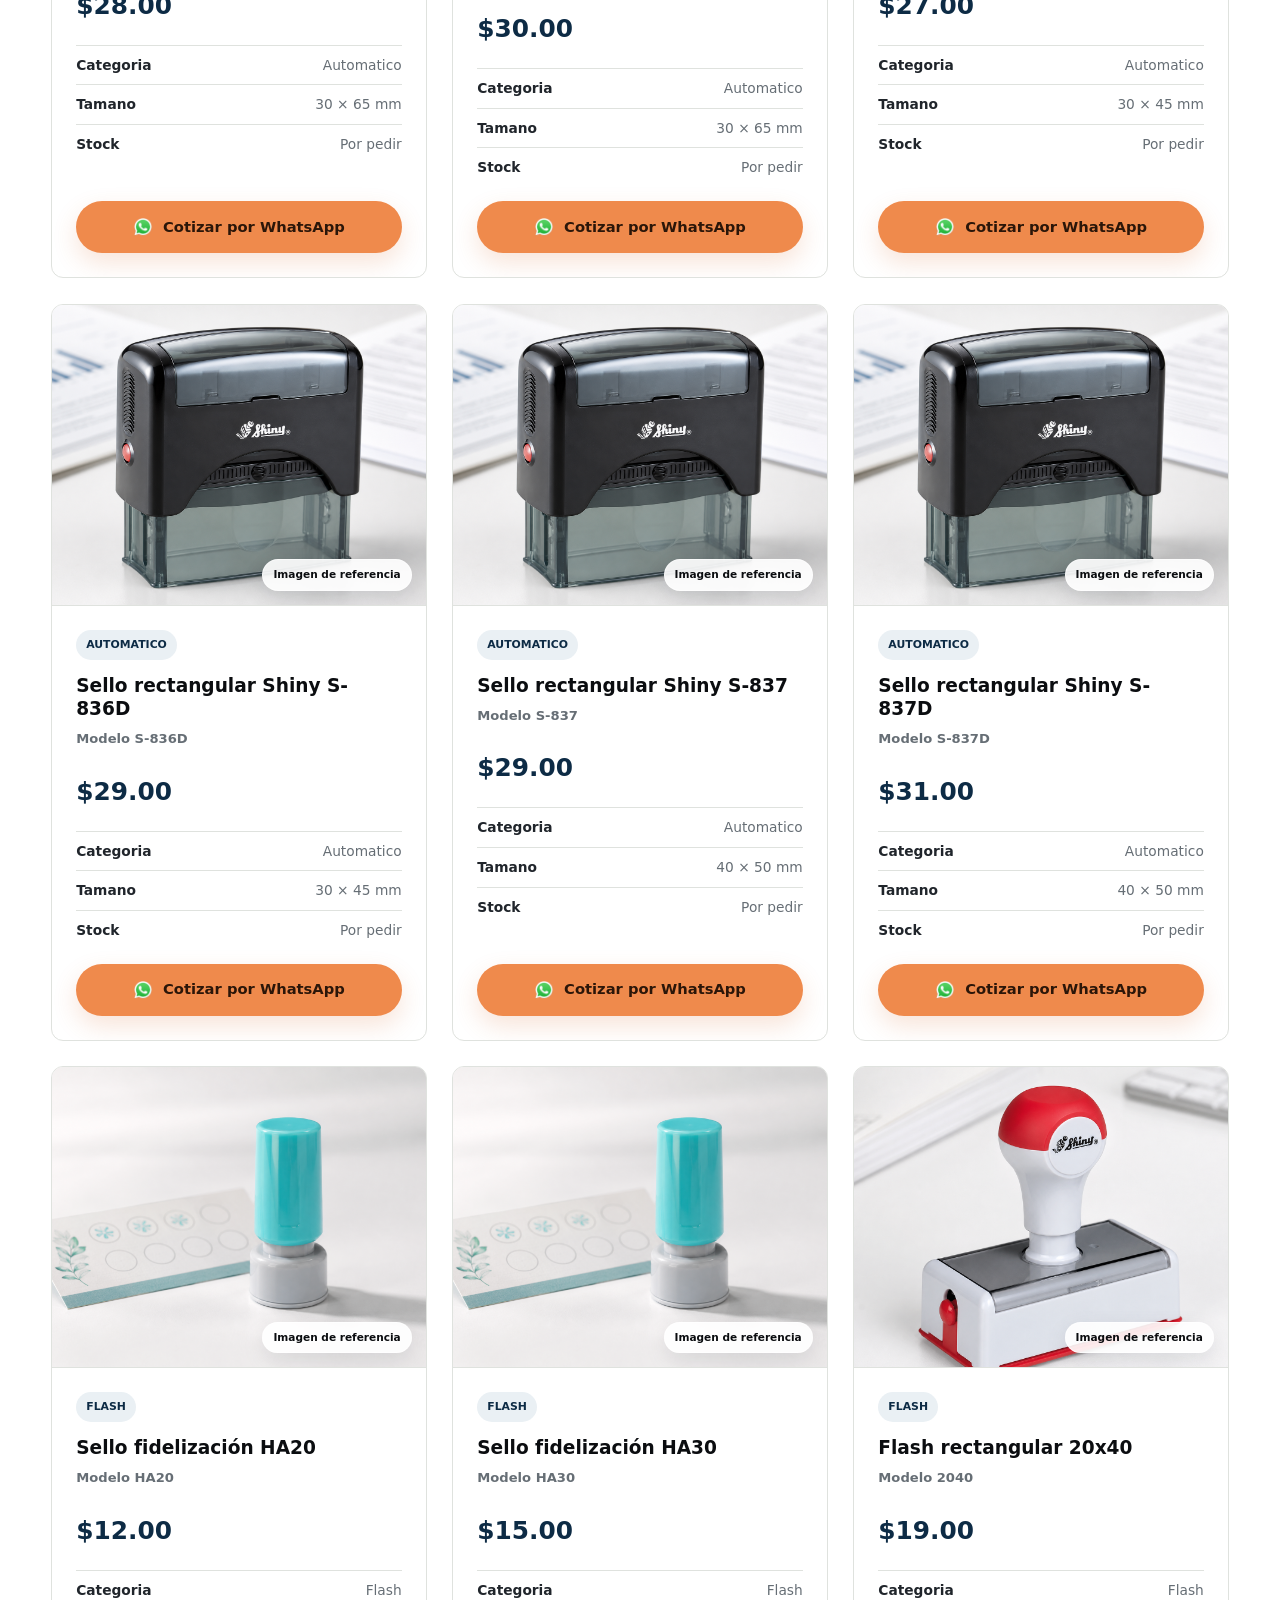
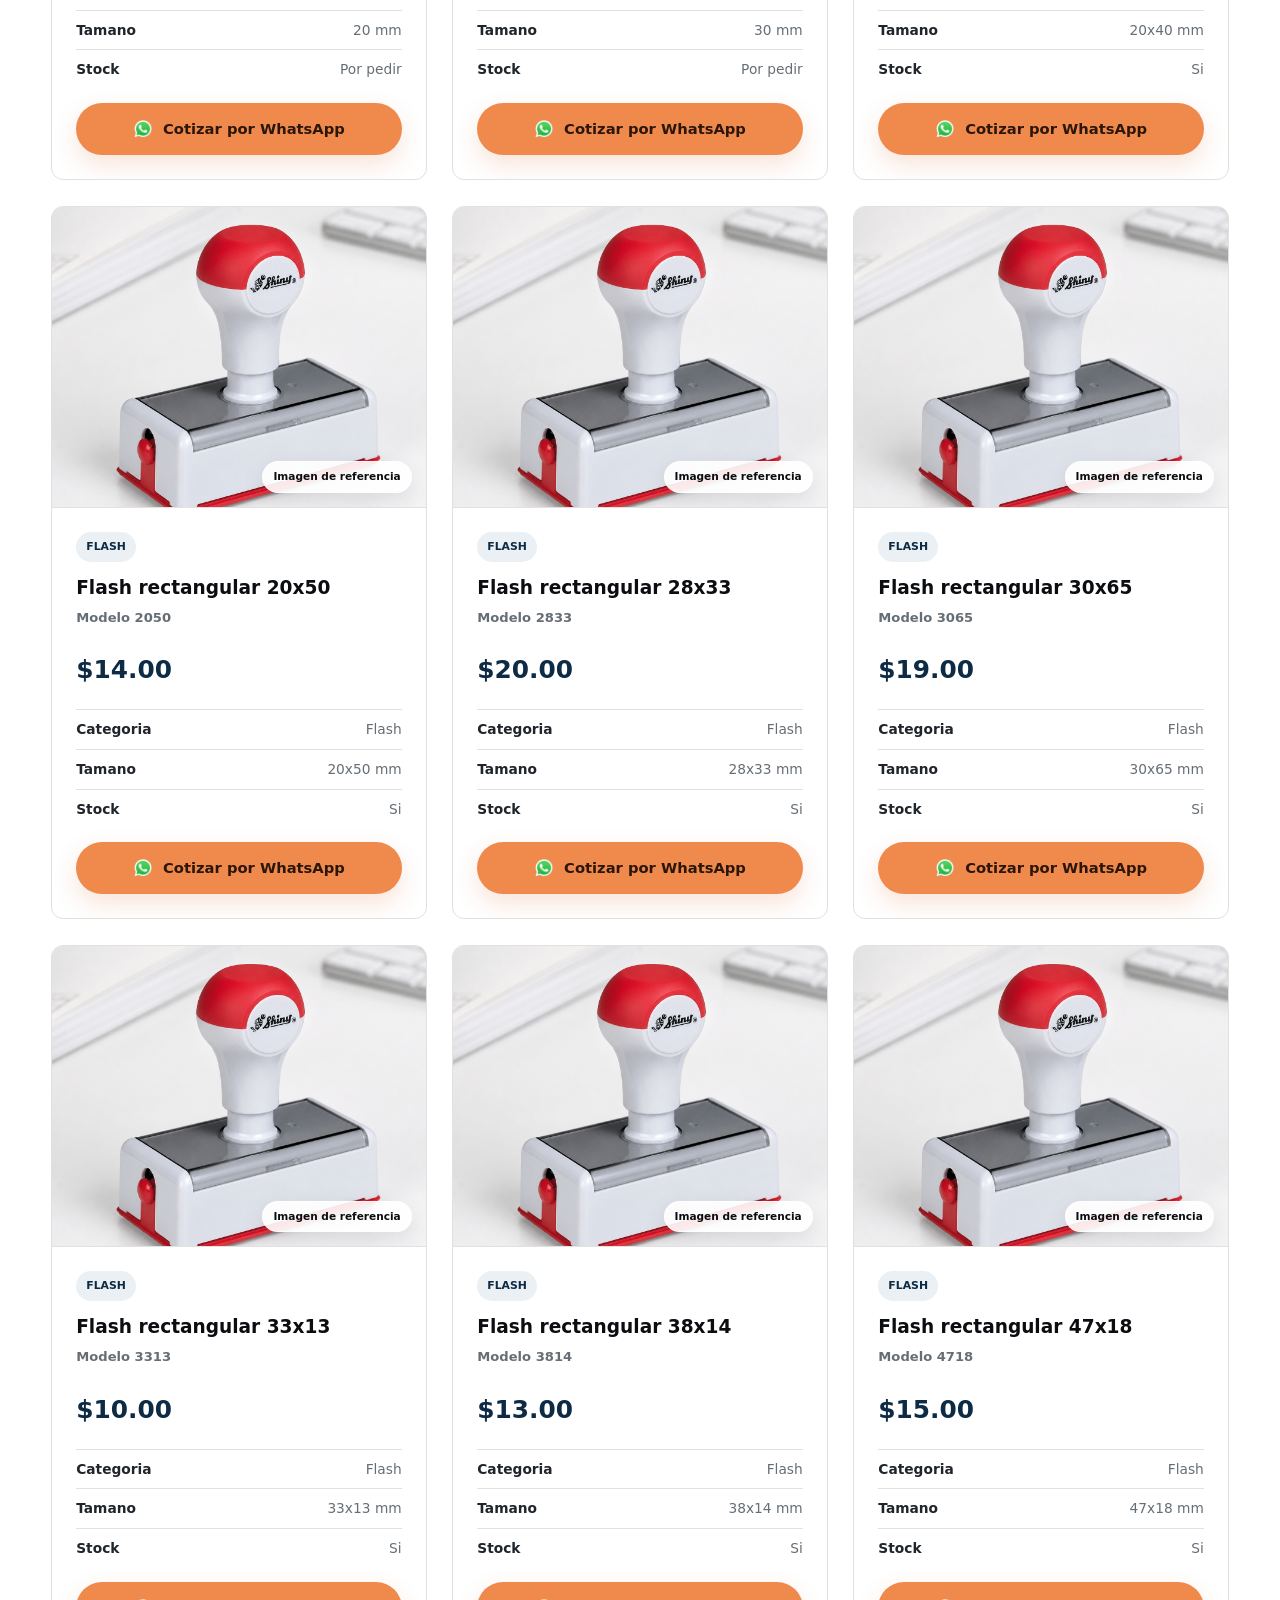
==== commit 4d0810cd: "Enriquecer catálogo contacto y WhatsApp Integración de nuevas imágenes específicas para catálogo, ap" ====
--- a/catalogo.html
+++ b/catalogo.html
@@ -28,33 +28,37 @@
   </header>
 
   <main>
-    <section class="inner-hero inner-hero-compact">
-      <div class="container inner-hero-layout inner-hero-layout-text">
-        <div data-reveal>
-          <p class="eyebrow">Cat&aacute;logo</p>
-          <h1>El sello correcto para cada forma de trabajar.</h1>
-          <p>Explora modelos, medidas y precios. Filtra por categor&iacute;a o busca directamente por nombre, modelo o tama&ntilde;o.</p>
+    <section class="catalog-hero">
+      <div class="container catalog-hero-layout">
+        <div class="catalog-hero-copy" data-reveal>
+          <div class="catalog-hero-intro">
+            <p class="eyebrow">Cat&aacute;logo</p>
+            <h1>El sello correcto para cada forma de trabajar.</h1>
+            <p>Explora modelos, medidas y precios. Filtra por categor&iacute;a o busca directamente por nombre, modelo o tama&ntilde;o.</p>
+          </div>
+          <div class="catalog-toolbar catalog-hero-toolbar">
+            <div class="search-wrap">
+              <label for="buscador">Buscar producto</label>
+              <input id="buscador" class="search-input" type="search" placeholder="Ej. Shiny, R-542, 38 mm, tinta" data-buscador>
+            </div>
+            <div class="filter-group" aria-label="Filtros por categoria">
+              <button class="filter-btn active" type="button" data-filtro="Todos">Todos</button>
+              <button class="filter-btn" type="button" data-filtro="Automatico">Autom&aacute;tico</button>
+              <button class="filter-btn" type="button" data-filtro="Flash">Flash</button>
+              <button class="filter-btn" type="button" data-filtro="Redondo">Redondo</button>
+              <button class="filter-btn" type="button" data-filtro="Pocket">Pocket</button>
+              <button class="filter-btn" type="button" data-filtro="Tinta">Tinta</button>
+            </div>
+          </div>
+        </div>
+        <div class="premium-media catalog-hero-media" data-reveal>
+          <img src="assets/img/catalogo/catalogo-hero-premium.png" width="1916" height="821" alt="Colecci&oacute;n premium de sellos autom&aacute;ticos, redondos, tintas y accesorios" fetchpriority="high" decoding="async">
         </div>
       </div>
     </section>
 
     <section class="section catalog-section">
       <div class="container">
-        <div class="catalog-toolbar" data-reveal>
-          <div class="search-wrap">
-            <label for="buscador">Buscar producto</label>
-            <input id="buscador" class="search-input" type="search" placeholder="Ej. Shiny, R-542, 38 mm, tinta" data-buscador>
-          </div>
-          <div class="filter-group" aria-label="Filtros por categoria">
-            <button class="filter-btn active" type="button" data-filtro="Todos">Todos</button>
-            <button class="filter-btn" type="button" data-filtro="Automatico">Autom&aacute;tico</button>
-            <button class="filter-btn" type="button" data-filtro="Flash">Flash</button>
-            <button class="filter-btn" type="button" data-filtro="Redondo">Redondo</button>
-            <button class="filter-btn" type="button" data-filtro="Pocket">Pocket</button>
-            <button class="filter-btn" type="button" data-filtro="Tinta">Tinta</button>
-          </div>
-        </div>
-
         <div class="catalog-meta" aria-live="polite">
           <span data-total-productos>Cargando productos...</span>
         </div>
--- a/css/styles.css
+++ b/css/styles.css
@@ -313,6 +313,24 @@
   width: 100%;
 }
 
+.with-whatsapp-icon {
+  gap: 10px;
+}
+
+.whatsapp-icon {
+  width: 20px;
+  height: 20px;
+  flex: 0 0 20px;
+  object-fit: contain;
+}
+
+.text-link .whatsapp-icon,
+.footer-contact .whatsapp-icon {
+  width: 18px;
+  height: 18px;
+  flex-basis: 18px;
+}
+
 .text-link {
   display: inline-flex;
   align-items: center;
@@ -544,34 +562,6 @@
   transition: transform 420ms ease;
 }
 
-.solution-panel {
-  display: flex;
-  align-items: flex-end;
-  padding: clamp(28px, 3vw, 46px);
-}
-
-.solution-panel-dark {
-  color: var(--white);
-  border-color: #20262c;
-  background: #171b20;
-}
-
-.solution-panel-blue {
-  color: var(--white);
-  border-color: #183e5d;
-  background: var(--blue);
-}
-
-.solution-panel-light {
-  color: var(--blue);
-  background: #e7ebe8;
-}
-
-.solution-media strong {
-  font-size: clamp(1.8rem, 3vw, 3rem);
-  line-height: 1.05;
-}
-
 .solution-card:hover .solution-media {
   box-shadow: var(--shadow-lift);
   transform: translateY(-6px);
@@ -870,18 +860,69 @@
 }
 
 /* Catalog */
+.catalog-hero {
+  padding: clamp(68px, 6vw, 108px) 0 clamp(76px, 7vw, 124px);
+  border-bottom: 1px solid var(--line);
+  background: #edf0f2;
+}
+
+.catalog-hero-layout {
+  display: grid;
+  grid-template-columns: 1fr;
+  gap: clamp(46px, 5vw, 76px);
+}
+
+.catalog-hero-copy {
+  display: grid;
+  grid-template-columns: minmax(0, 1.12fr) minmax(480px, 0.88fr);
+  align-items: end;
+  gap: clamp(56px, 6vw, 112px);
+}
+
+.catalog-hero-copy h1 {
+  max-width: 830px;
+  font-size: clamp(3.1rem, 5vw, 5.8rem);
+}
+
+.catalog-hero-intro > p:not(.eyebrow) {
+  max-width: 690px;
+  margin: 26px 0 0;
+  color: var(--muted);
+  font-size: clamp(1.02rem, 1.25vw, 1.24rem);
+  line-height: 1.7;
+}
+
+.catalog-hero-media {
+  height: clamp(420px, 34vw, 680px);
+  border-radius: var(--radius-large);
+}
+
+.catalog-hero-media img {
+  object-position: center;
+}
+
 .catalog-section {
+  padding-top: clamp(72px, 6vw, 108px);
   background: var(--surface);
 }
 
 .catalog-toolbar {
   display: grid;
-  grid-template-columns: minmax(270px, 400px) minmax(0, 1fr);
-  align-items: end;
-  gap: 28px;
-  margin-bottom: 28px;
-  border-bottom: 1px solid var(--line);
-  padding-bottom: 28px;
+  grid-template-columns: 1fr;
+  gap: 20px;
+}
+
+.catalog-hero-toolbar {
+  margin-top: 0;
+  border: 1px solid var(--line);
+  border-radius: 16px;
+  padding: 22px;
+  background: rgba(255, 255, 255, 0.88);
+  box-shadow: 0 16px 42px rgba(13, 24, 34, 0.07);
+}
+
+.catalog-hero-toolbar .filter-group {
+  justify-content: flex-start;
 }
 
 .search-wrap label,
@@ -989,8 +1030,10 @@
 }
 
 .product-media {
+  position: relative;
   display: grid;
   min-height: 300px;
+  overflow: hidden;
   place-items: center;
   border-bottom: 1px solid var(--line);
   background: var(--surface-soft);
@@ -1001,6 +1044,30 @@
   height: 300px;
   object-fit: contain;
   padding: 28px;
+}
+
+.product-media-fallback img {
+  object-fit: cover;
+  padding: 0;
+  transition: transform 360ms ease;
+}
+
+.product-card:hover .product-media-fallback img {
+  transform: scale(1.025);
+}
+
+.product-media-note {
+  position: absolute;
+  right: 14px;
+  bottom: 14px;
+  border: 1px solid rgba(255, 255, 255, 0.6);
+  border-radius: 999px;
+  padding: 6px 10px;
+  color: var(--ink);
+  background: rgba(255, 255, 255, 0.9);
+  box-shadow: 0 8px 22px rgba(13, 24, 34, 0.1);
+  font-size: 0.66rem;
+  font-weight: 800;
 }
 
 .product-body {
@@ -1094,9 +1161,26 @@
 }
 
 .paper-service {
-  min-height: 300px;
-  border-top: 1px solid var(--line);
-  border-bottom: 1px solid var(--line);
+  min-width: 0;
+}
+
+.paper-service-media {
+  height: clamp(380px, 30vw, 520px);
+  border-radius: var(--radius);
+  transition: transform 280ms ease, box-shadow 280ms ease;
+}
+
+.paper-service-media img {
+  transition: transform 420ms ease;
+}
+
+.paper-service:hover .paper-service-media {
+  box-shadow: var(--shadow-lift);
+  transform: translateY(-5px);
+}
+
+.paper-service:hover .paper-service-media img {
+  transform: scale(1.02);
 }
 
 .paper-service-content {
@@ -1104,7 +1188,9 @@
   grid-template-columns: 42px 1fr;
   align-content: start;
   gap: 4px 14px;
-  padding: 34px 4px;
+  min-height: 190px;
+  border-bottom: 1px solid var(--line);
+  padding: 28px 4px 34px;
 }
 
 .paper-service-content > span {
@@ -1124,13 +1210,27 @@
 }
 
 .paper-options-section {
-  background: var(--paper);
+  background: #edf0f2;
 }
 
 .paper-options-layout {
   display: grid;
   grid-template-columns: minmax(280px, 0.72fr) minmax(0, 1.28fr);
   gap: clamp(56px, 9vw, 140px);
+}
+
+.paper-options-intro h2 {
+  max-width: 560px;
+}
+
+.paper-options-media {
+  height: clamp(300px, 24vw, 390px);
+  margin-top: 44px;
+  border-radius: var(--radius);
+}
+
+.paper-options-media img {
+  object-position: center;
 }
 
 .paper-options-list {
@@ -1288,6 +1388,17 @@
 .quote-checklist strong,
 .quote-checklist small {
   display: block;
+}
+
+.contact-hero-visual {
+  height: clamp(260px, 20vw, 360px);
+  margin-top: 38px;
+  border-radius: var(--radius-large);
+  box-shadow: 0 20px 55px rgba(13, 24, 34, 0.12);
+}
+
+.contact-hero-visual img {
+  object-position: center;
 }
 
 .quote-checklist strong {
@@ -1366,6 +1477,40 @@
   color: #ffb17d;
 }
 
+.footer-contact a.with-whatsapp-icon {
+  display: inline-flex;
+  width: fit-content;
+  align-items: center;
+}
+
+.whatsapp-float {
+  position: fixed;
+  right: 24px;
+  bottom: 24px;
+  z-index: 45;
+  display: grid;
+  width: 60px;
+  height: 60px;
+  place-items: center;
+  border: 1px solid rgba(255, 255, 255, 0.72);
+  border-radius: 50%;
+  background: #25d366;
+  box-shadow: 0 14px 34px rgba(10, 44, 26, 0.24);
+  transition: transform 200ms ease, box-shadow 200ms ease, background-color 200ms ease;
+}
+
+.whatsapp-float:hover {
+  background: #1ebd59;
+  box-shadow: 0 18px 42px rgba(10, 44, 26, 0.3);
+  transform: translateY(-3px);
+}
+
+.whatsapp-float .whatsapp-float-icon {
+  width: 32px;
+  height: 32px;
+  flex-basis: 32px;
+}
+
 /* Scroll reveal */
 [data-reveal] {
   opacity: 1;
@@ -1400,7 +1545,6 @@
 /* Responsive */
 @media (min-width: 1500px) {
   .solutions-grid,
-  .paper-services-grid,
   .product-grid {
     grid-template-columns: repeat(4, minmax(0, 1fr));
   }
@@ -1463,6 +1607,14 @@
 
   .inner-hero-media {
     height: 720px;
+  }
+
+  .catalog-hero-media {
+    height: 680px;
+  }
+
+  .catalog-section {
+    padding-top: 116px;
   }
 
   .section {
@@ -1509,6 +1661,21 @@
   .inner-hero-layout.contact-hero-layout {
     grid-template-columns: 1fr;
     gap: 48px;
+  }
+
+  .catalog-hero-copy {
+    grid-template-columns: 1fr;
+    max-width: 820px;
+    gap: 34px;
+  }
+
+  .catalog-hero-media {
+    height: min(54vw, 540px);
+  }
+
+  .contact-hero-visual {
+    width: min(100%, 760px);
+    height: min(56vw, 460px);
   }
 }
 
@@ -1653,9 +1820,22 @@
     gap: 36px;
   }
 
+  .paper-services-grid {
+    grid-template-columns: 1fr;
+  }
+
+  .paper-service-media {
+    height: min(68vw, 500px);
+  }
+
   .paper-feature-media,
   .inner-hero-media {
     height: 400px;
+  }
+
+  .paper-options-media {
+    width: min(100%, 760px);
+    height: min(64vw, 460px);
   }
 
   .catalog-toolbar {
@@ -1766,6 +1946,10 @@
     height: 310px;
   }
 
+  .paper-service-media {
+    height: 300px;
+  }
+
   .process-list li {
     grid-template-columns: 42px 1fr;
   }
@@ -1809,6 +1993,31 @@
     font-size: clamp(2.6rem, 12.5vw, 3.8rem);
   }
 
+  .catalog-hero {
+    padding: 50px 0 68px;
+  }
+
+  .catalog-hero-layout {
+    gap: 38px;
+  }
+
+  .catalog-hero-copy h1 {
+    font-size: clamp(2.6rem, 12vw, 3.8rem);
+  }
+
+  .catalog-hero-intro > p:not(.eyebrow) {
+    margin-top: 20px;
+  }
+
+  .catalog-hero-toolbar {
+    border-radius: 14px;
+    padding: 16px;
+  }
+
+  .catalog-hero-media {
+    height: min(64vw, 300px);
+  }
+
   .catalog-toolbar {
     gap: 22px;
   }
@@ -1832,6 +2041,30 @@
   .quote-form {
     border-radius: 18px;
     padding: 24px 20px;
+  }
+
+  .paper-options-media {
+    height: 280px;
+    margin-top: 30px;
+  }
+
+  .contact-hero-visual {
+    height: 260px;
+    margin-top: 30px;
+    border-radius: 18px;
+  }
+
+  .whatsapp-float {
+    right: 16px;
+    bottom: 16px;
+    width: 54px;
+    height: 54px;
+  }
+
+  .whatsapp-float .whatsapp-float-icon {
+    width: 29px;
+    height: 29px;
+    flex-basis: 29px;
   }
 
   .contact-hero-panel {
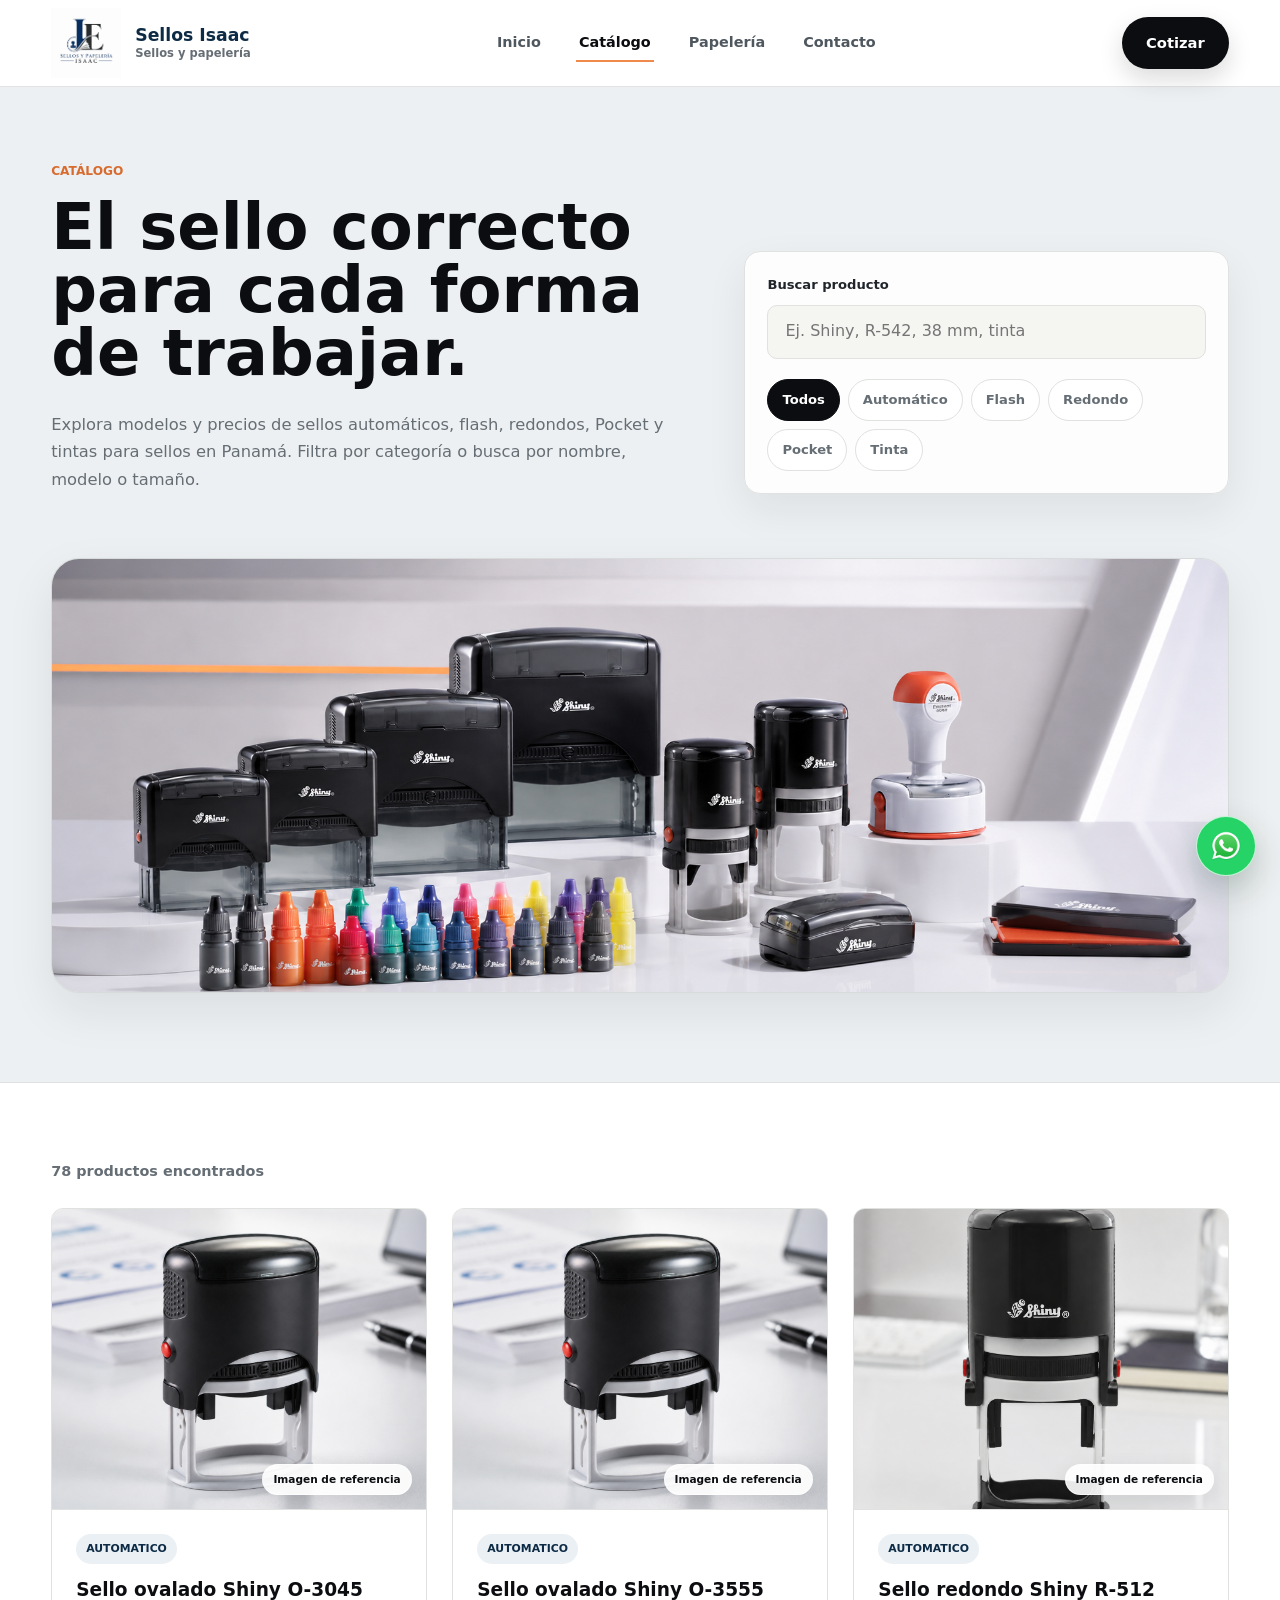
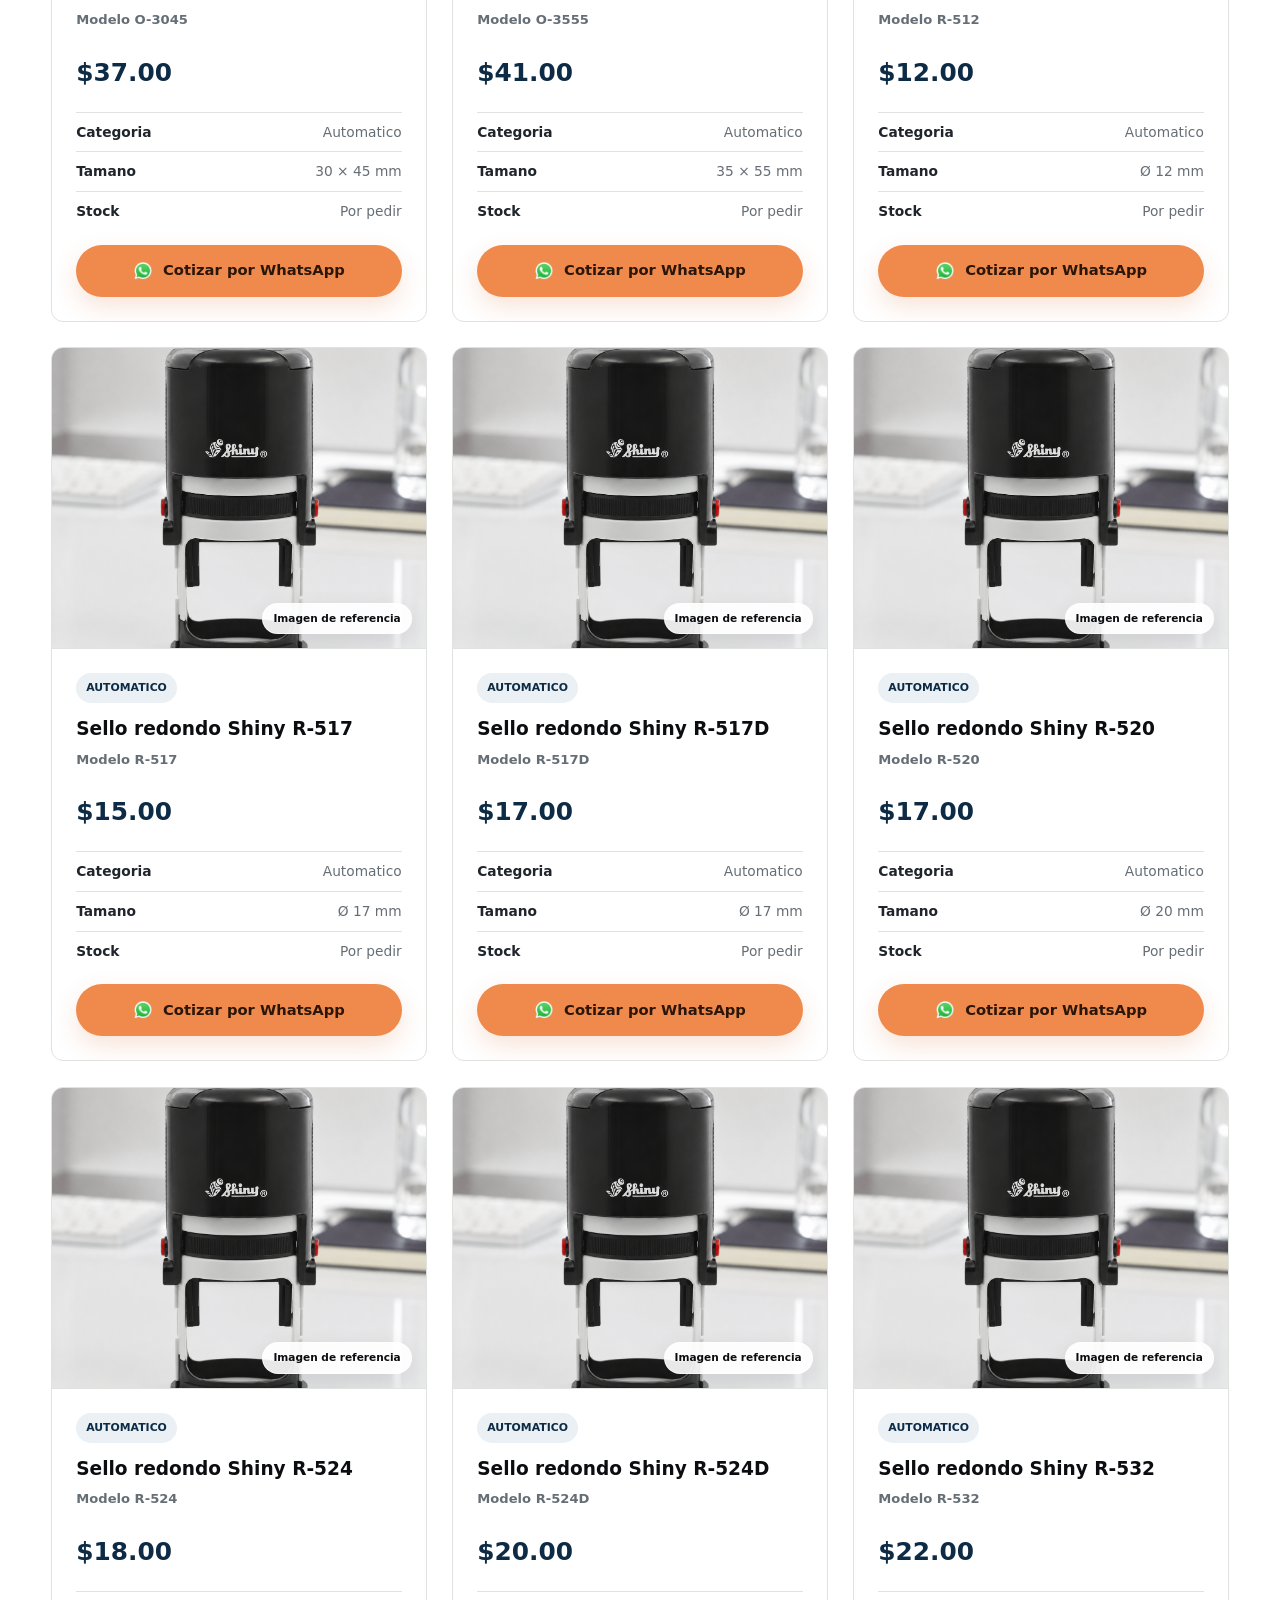
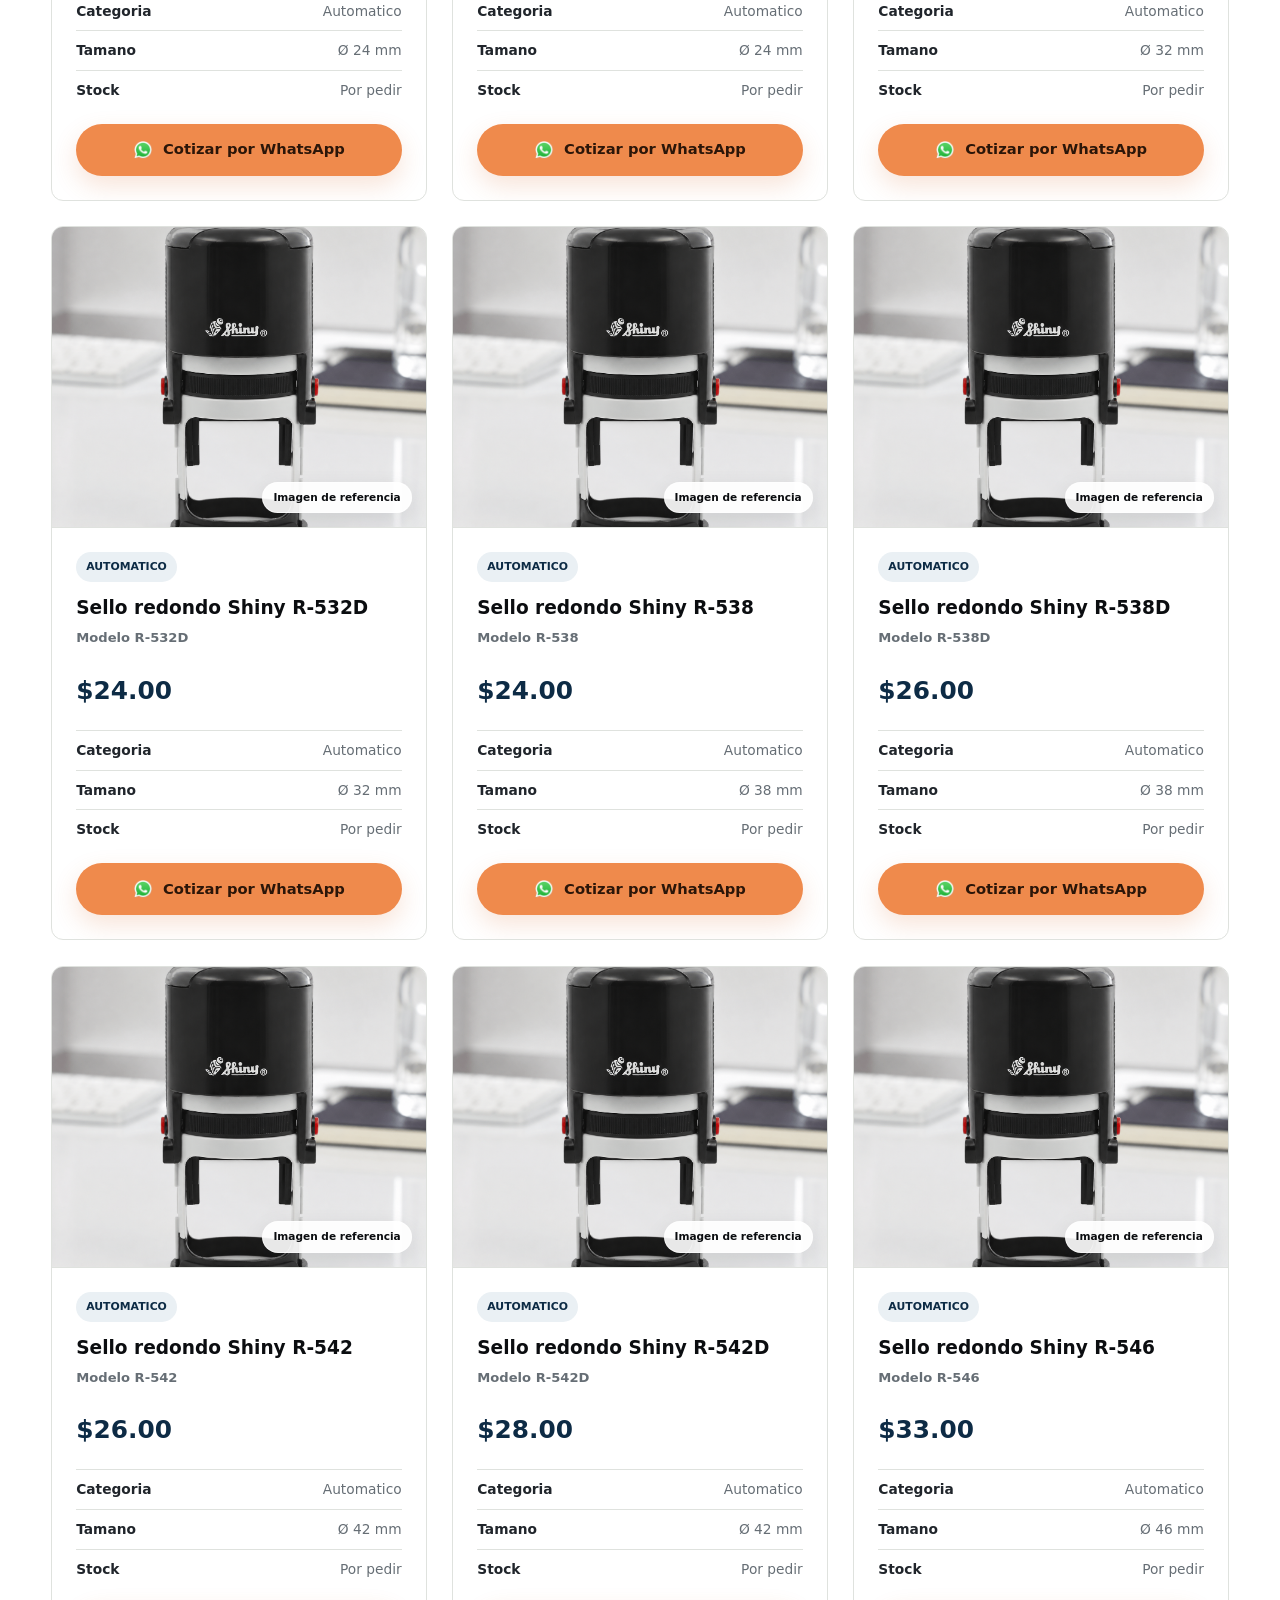
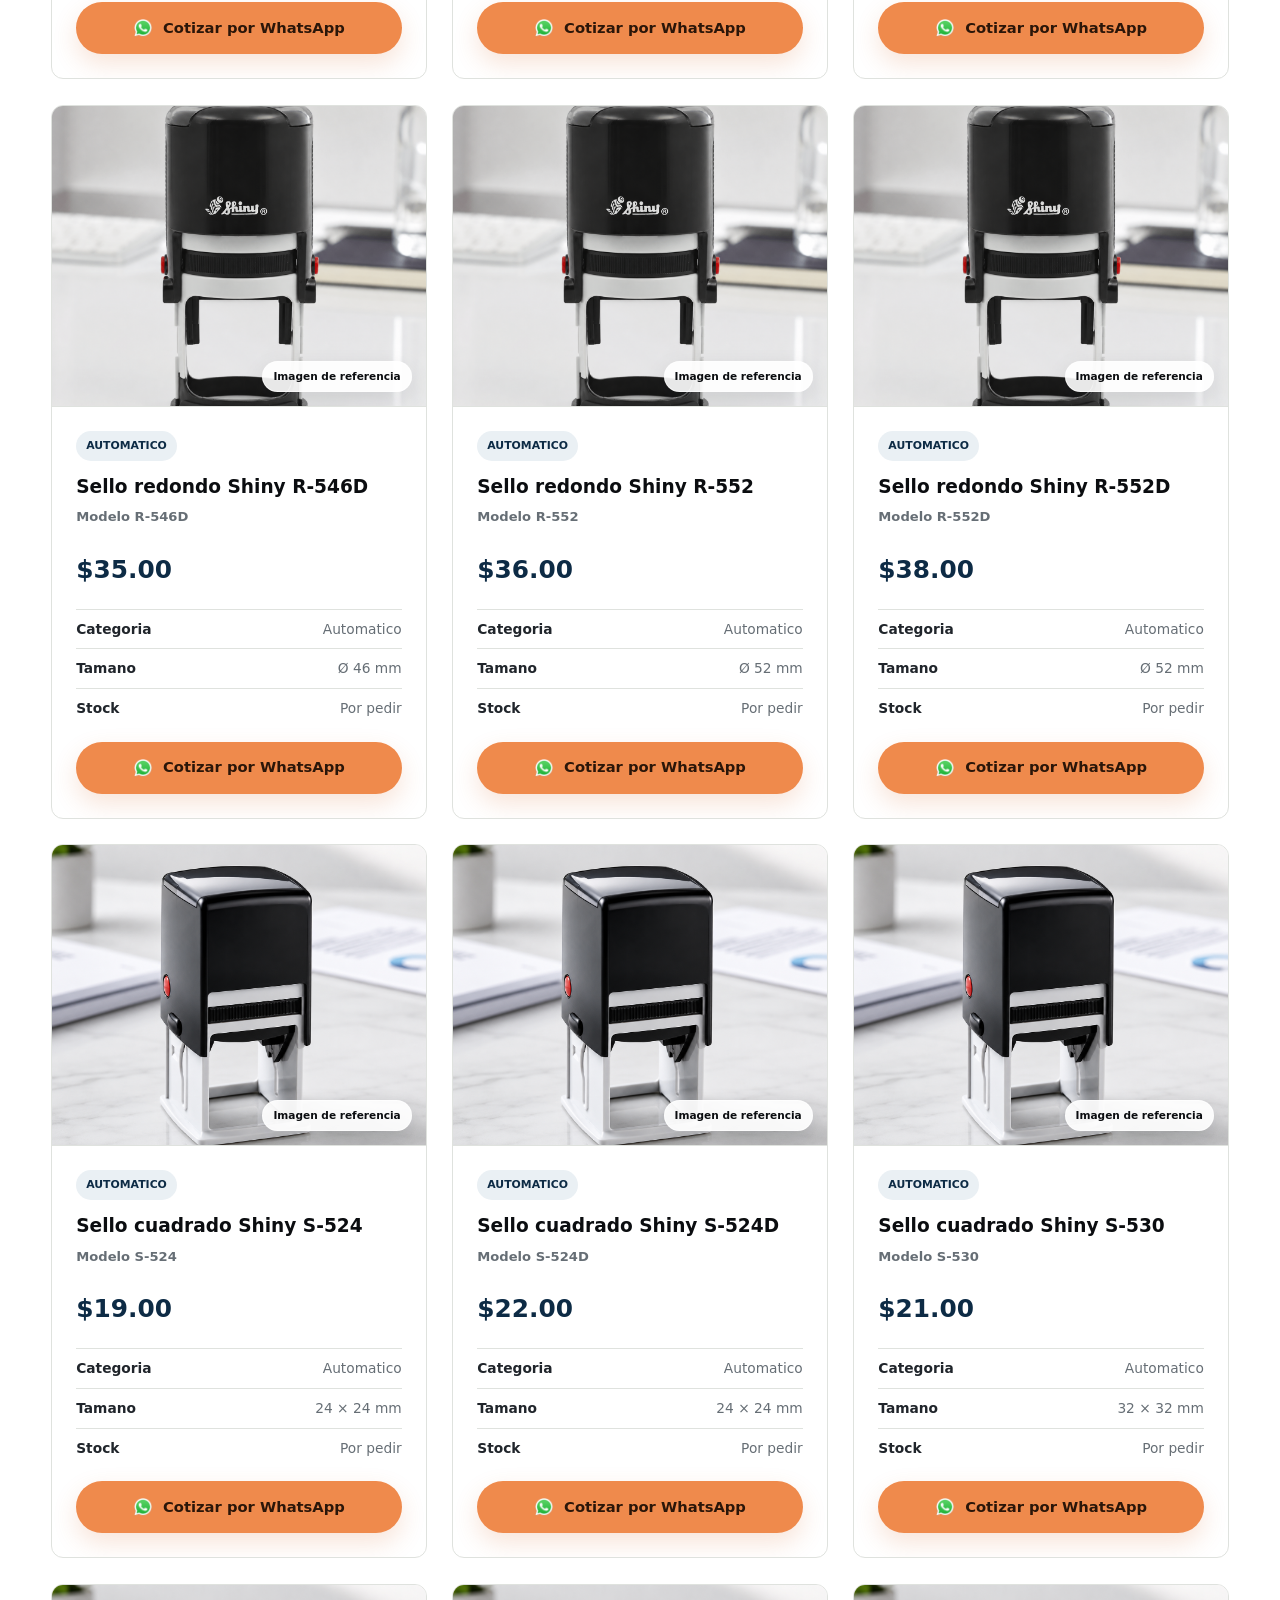
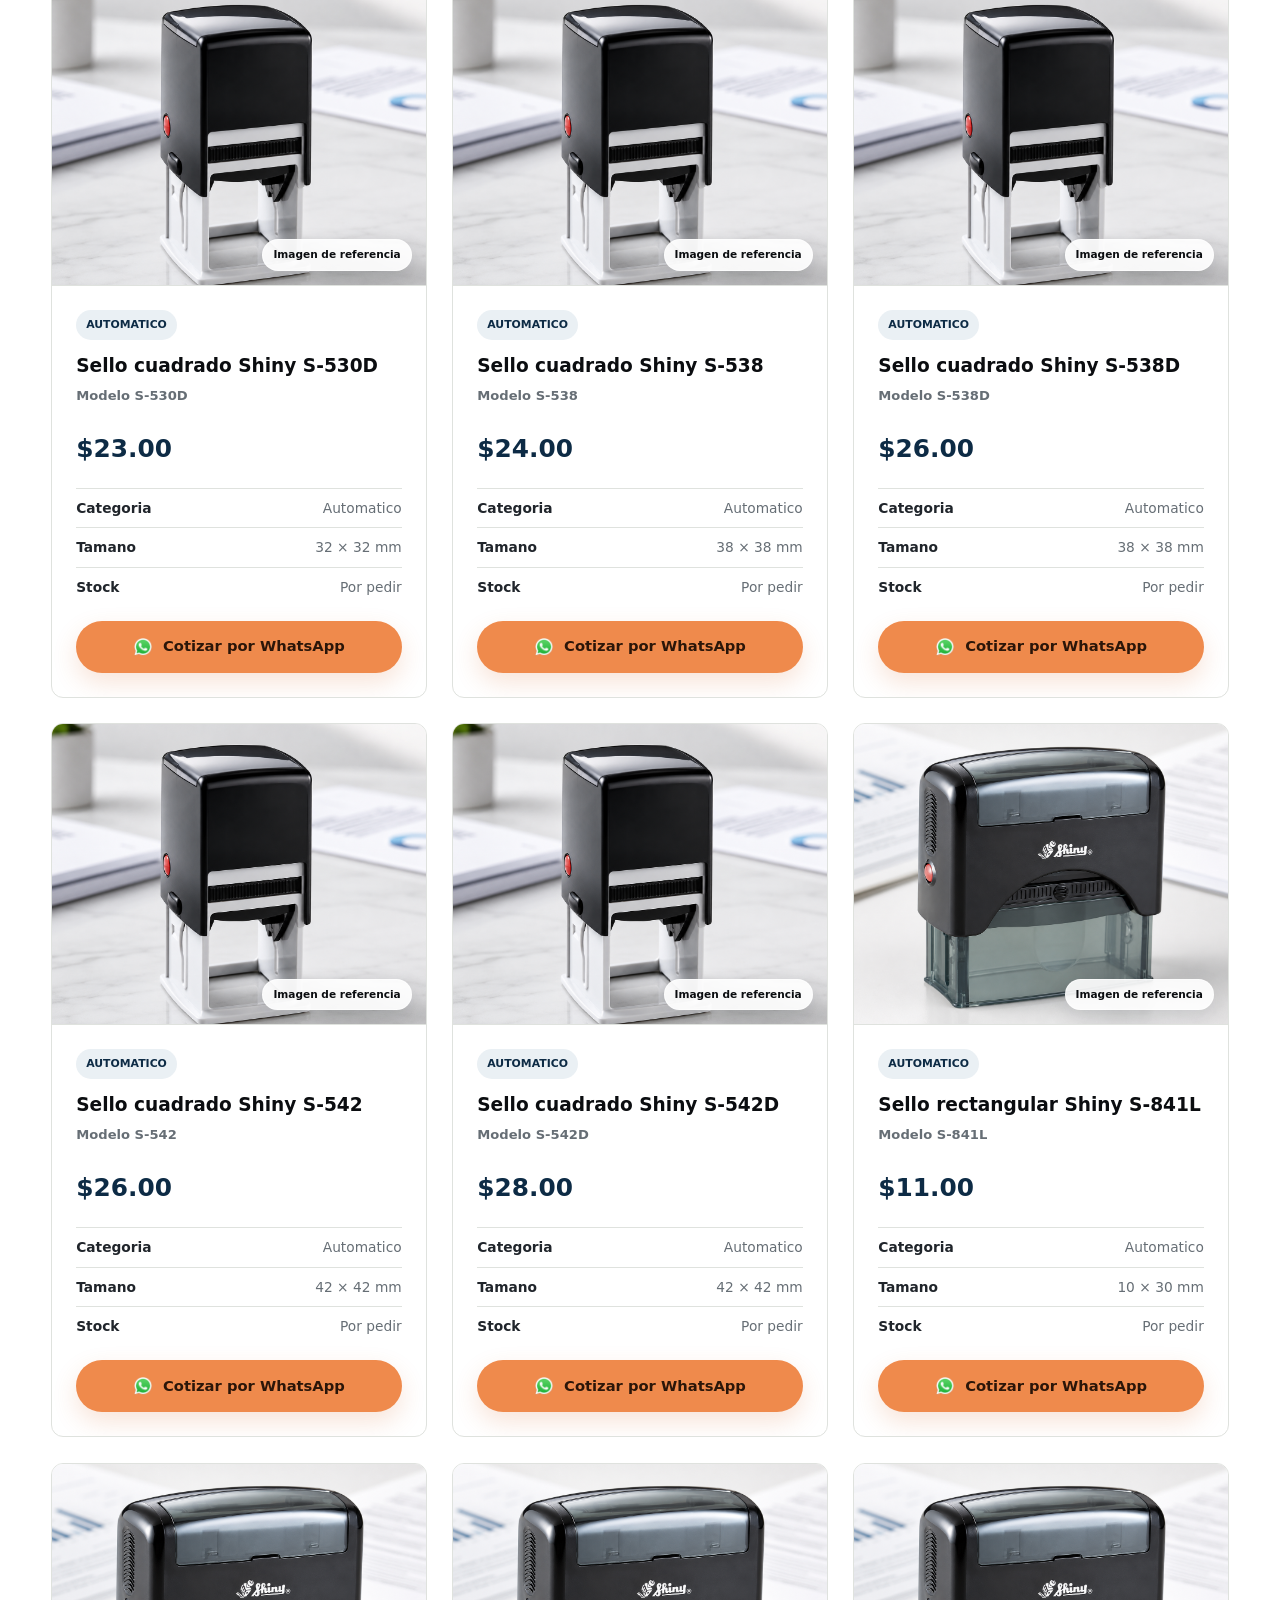
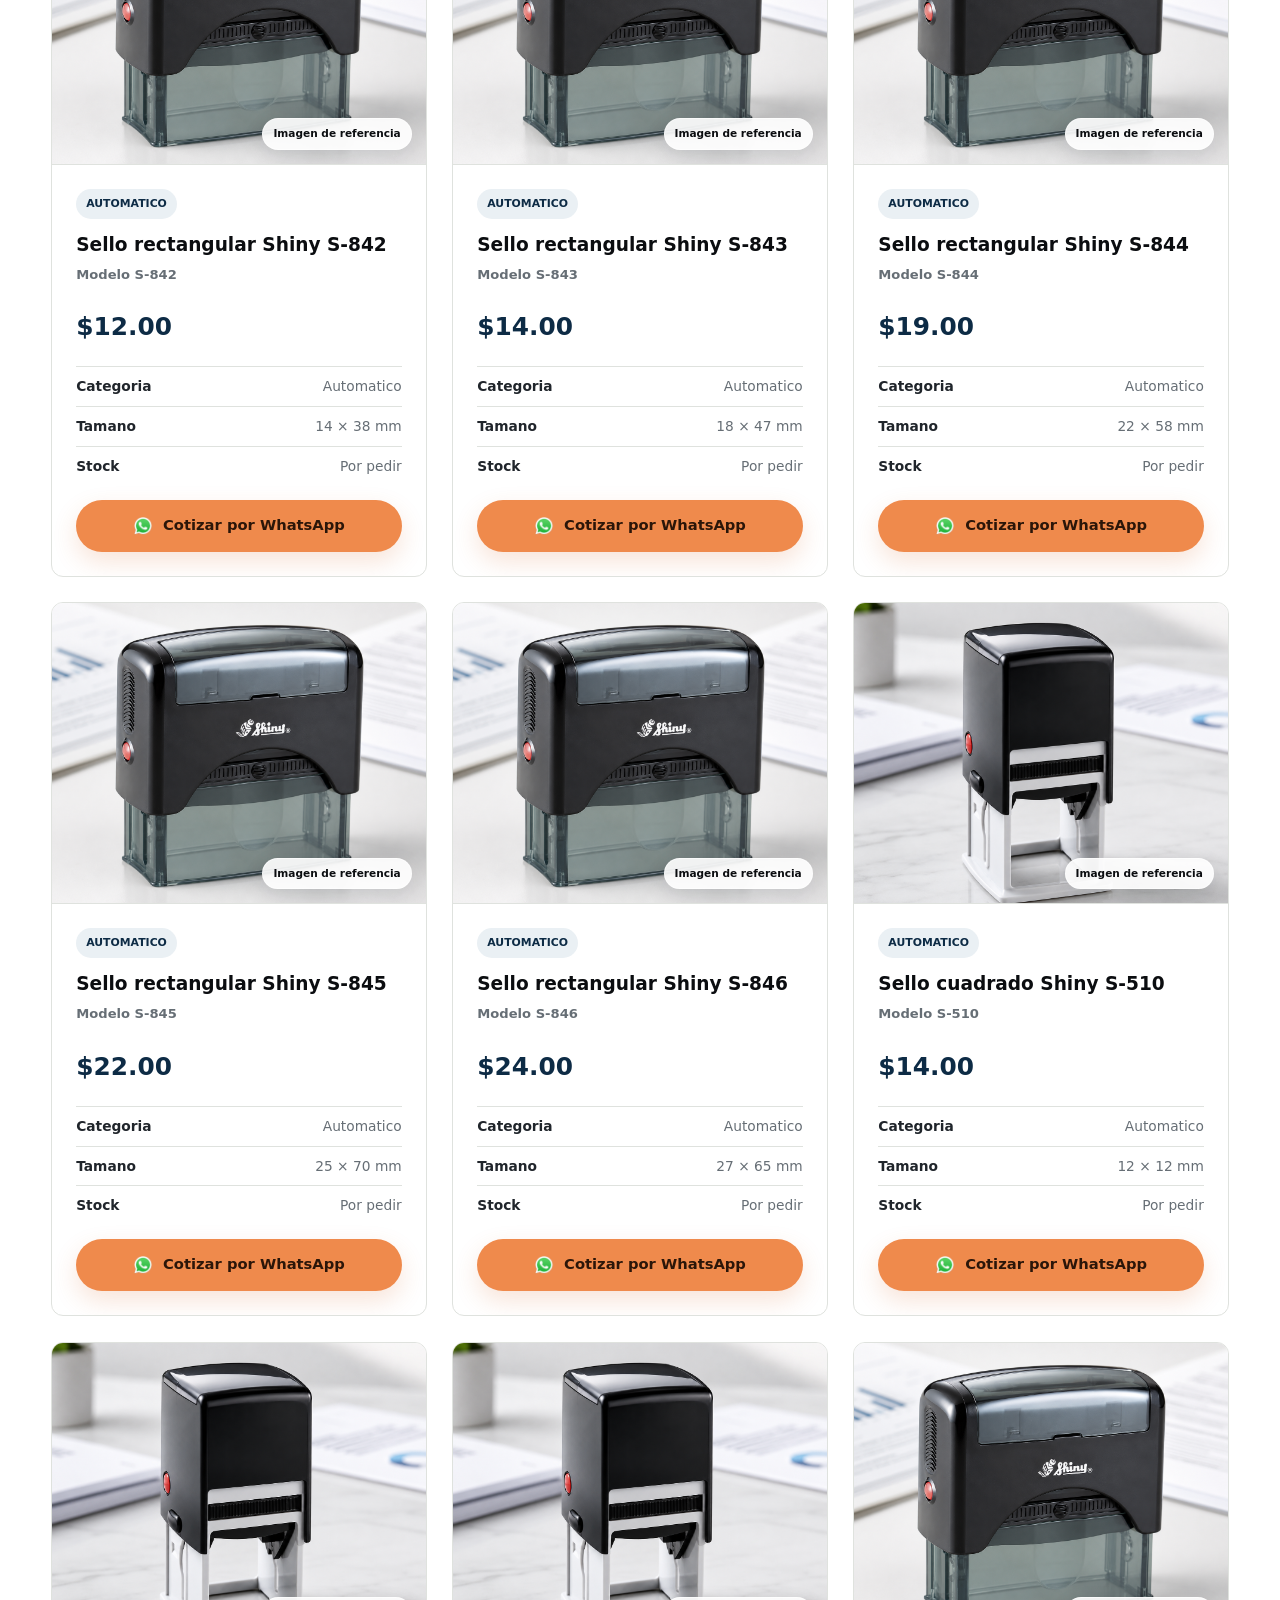
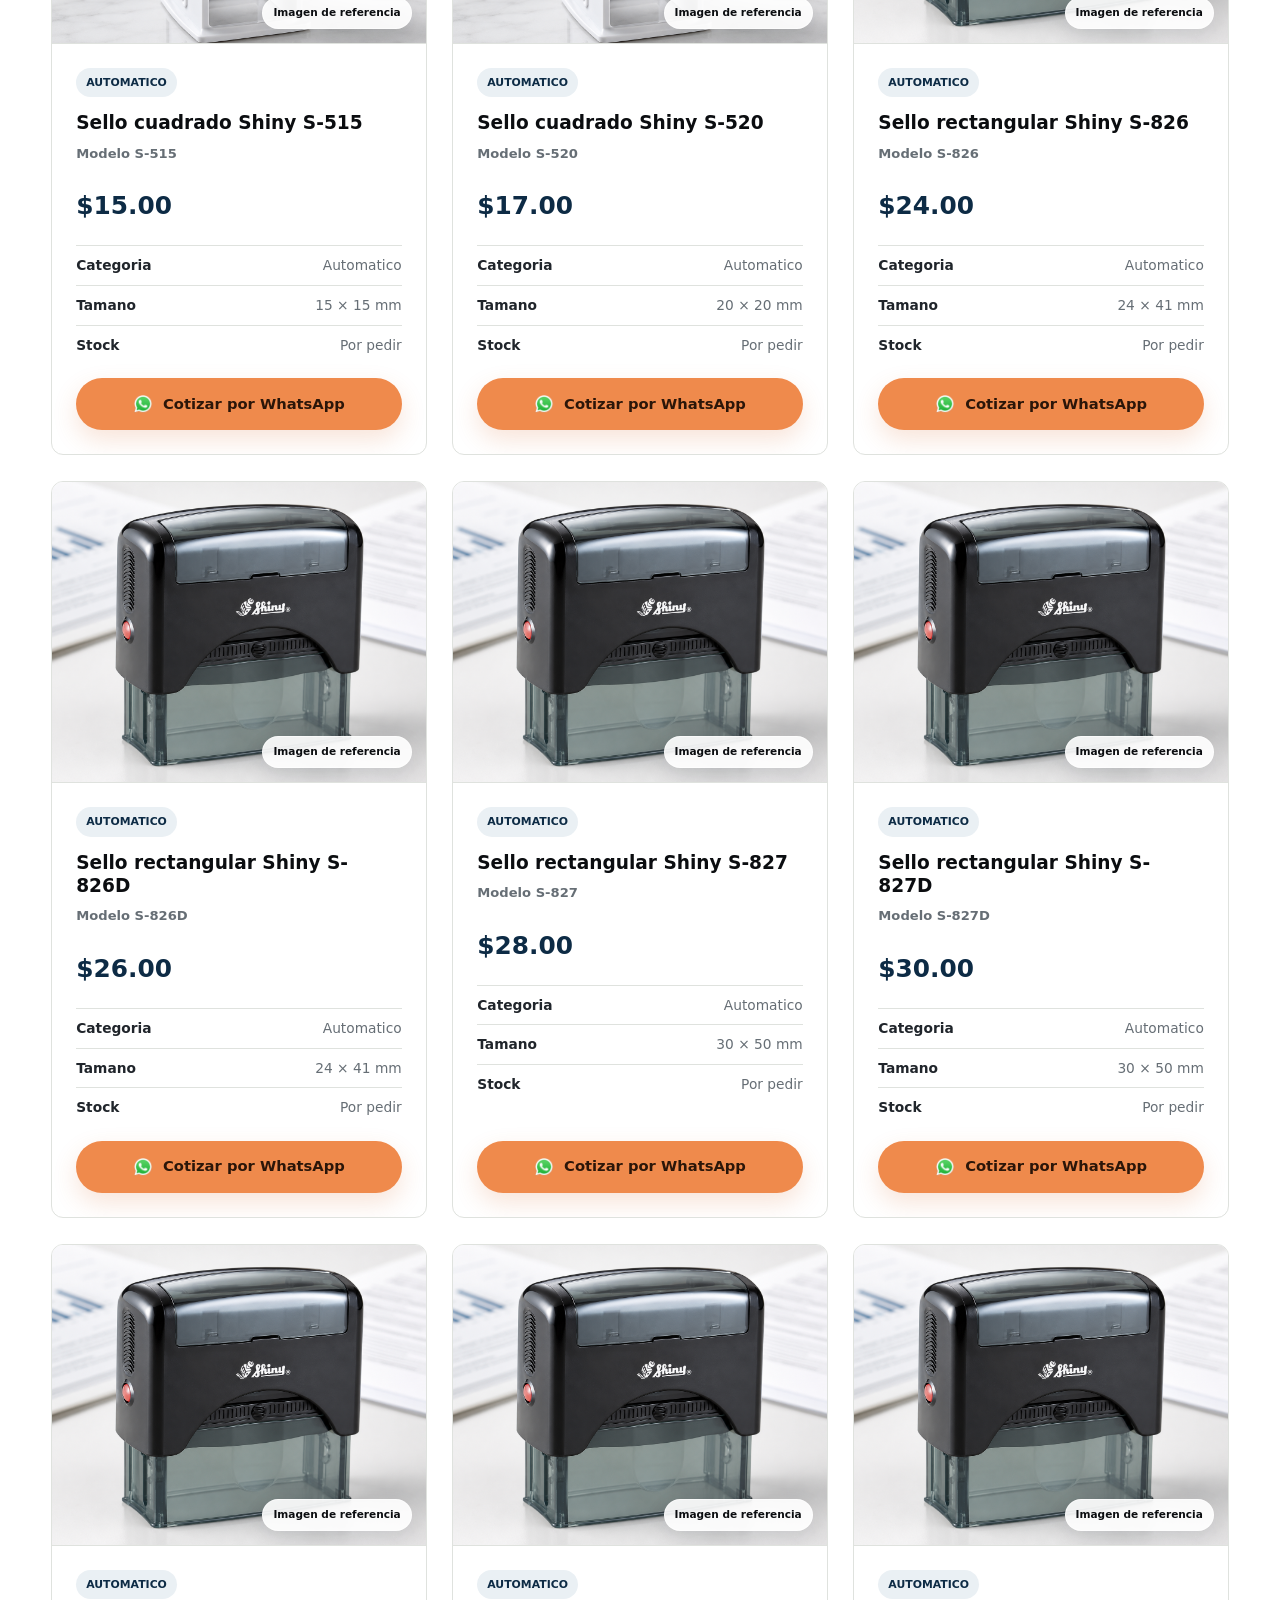
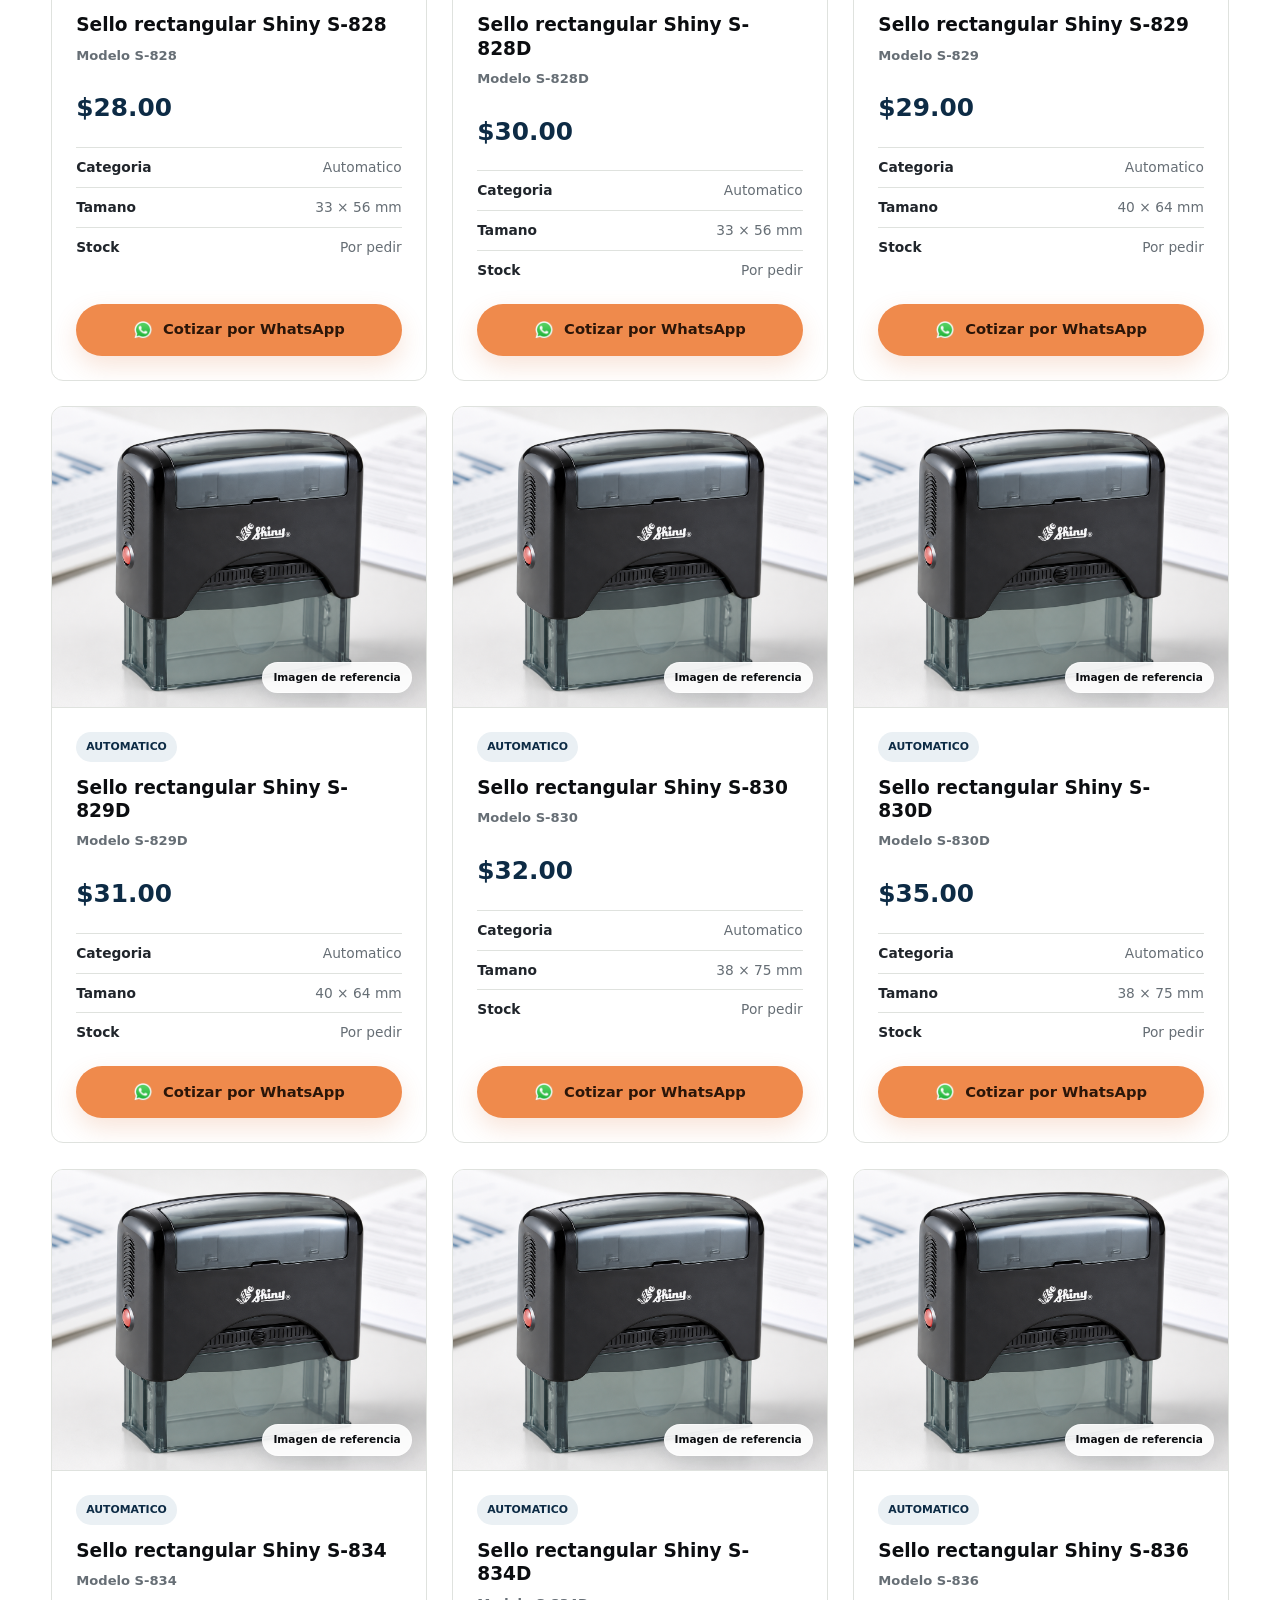
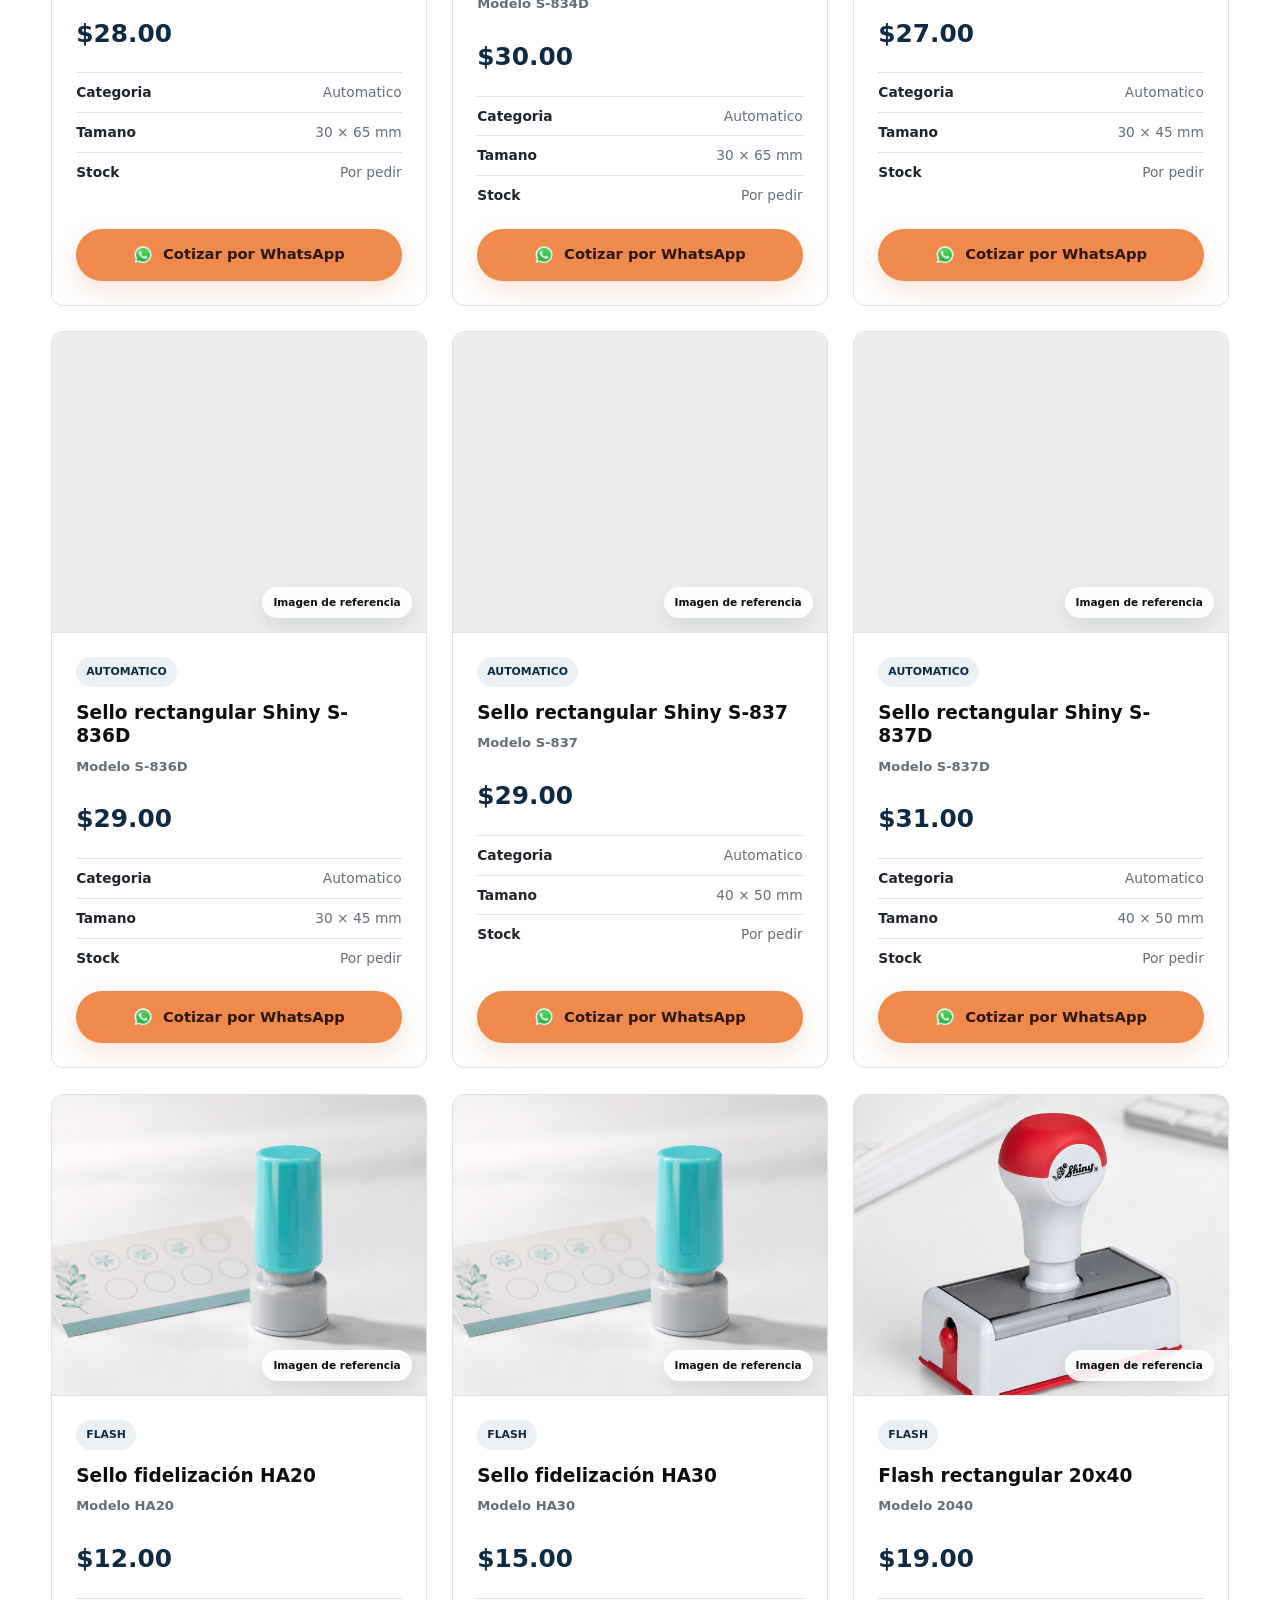
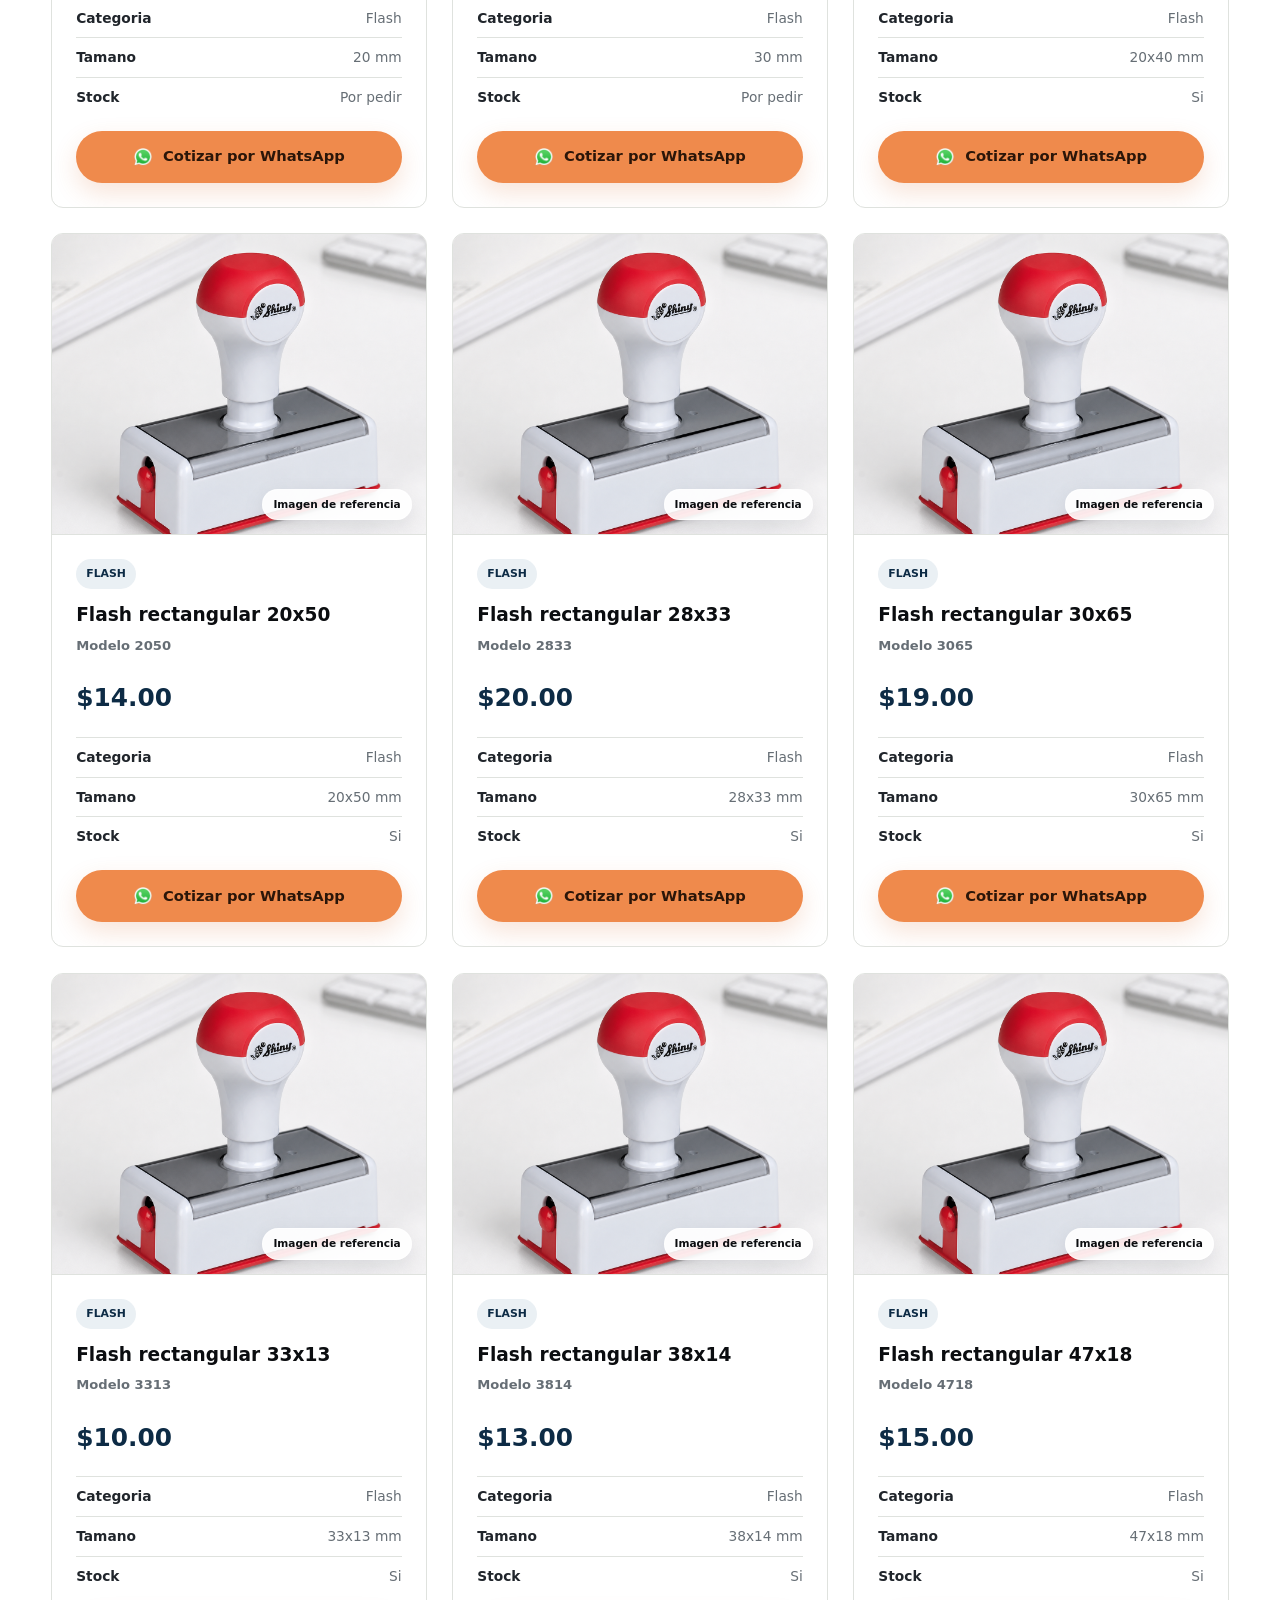
==== commit 350ba79b: "SEO inicial y datos estructurados" ====
--- a/catalogo.html
+++ b/catalogo.html
@@ -3,10 +3,68 @@
 <head>
   <meta charset="UTF-8">
   <meta name="viewport" content="width=device-width, initial-scale=1.0">
-  <meta name="description" content="Catalogo de sellos, tintas y accesorios de Sellos Isaac.">
-  <title>Cat&aacute;logo | Sellos Isaac</title>
+  <title>Cat&aacute;logo de sellos en Panam&aacute; | Sellos Isaac</title>
+  <meta name="description" content="Consulta modelos y precios de sellos autom&aacute;ticos, flash, redondos, Pocket y tintas para sellos en Panam&aacute;. Atenci&oacute;n por WhatsApp desde Betania.">
+  <meta name="robots" content="index, follow, max-image-preview:large">
+  <link rel="canonical" href="https://isaacentebi.com/catalogo.html">
+  <meta property="og:locale" content="es_PA">
+  <meta property="og:site_name" content="Sellos Isaac">
+  <meta property="og:type" content="website">
+  <meta property="og:title" content="Cat&aacute;logo de sellos en Panam&aacute; | Sellos Isaac">
+  <meta property="og:description" content="Modelos y precios de sellos autom&aacute;ticos, flash, redondos, Pocket y tintas para sellos en Panam&aacute;.">
+  <meta property="og:url" content="https://isaacentebi.com/catalogo.html">
+  <meta property="og:image" content="https://isaacentebi.com/assets/img/catalogo/catalogo-hero-premium.png">
+  <meta property="og:image:alt" content="Cat&aacute;logo de sellos personalizados en Panam&aacute;">
+  <meta name="twitter:card" content="summary_large_image">
+  <meta name="twitter:title" content="Cat&aacute;logo de sellos en Panam&aacute; | Sellos Isaac">
+  <meta name="twitter:description" content="Explora sellos autom&aacute;ticos, flash, redondos, Pocket y tintas con precios visibles.">
+  <meta name="twitter:image" content="https://isaacentebi.com/assets/img/catalogo/catalogo-hero-premium.png">
   <link rel="icon" href="assets/logo/logo-sellos-isaac.png" type="image/png">
   <link rel="stylesheet" href="css/styles.css">
+  <script type="application/ld+json">
+  {
+    "@context": "https://schema.org",
+    "@type": ["LocalBusiness", "Store", "ProfessionalService"],
+    "@id": "https://isaacentebi.com/#business",
+    "name": "Sellos Isaac",
+    "url": "https://isaacentebi.com/",
+    "logo": "https://isaacentebi.com/assets/logo/logo-sellos-isaac.png",
+    "image": "https://isaacentebi.com/assets/img/hero/hero-sellos-premium.png",
+    "telephone": "+50767604522",
+    "email": "sellosisaac@hotmail.com",
+    "address": {
+      "@type": "PostalAddress",
+      "streetAddress": "Avenida Georgetown, Betania",
+      "addressLocality": "Ciudad de Panam\u00e1",
+      "addressRegion": "Panam\u00e1",
+      "addressCountry": "PA"
+    },
+    "areaServed": {"@type": "City", "name": "Ciudad de Panam\u00e1"},
+    "openingHoursSpecification": [
+      {"@type": "OpeningHoursSpecification", "dayOfWeek": ["Monday", "Tuesday", "Wednesday", "Thursday", "Friday"], "opens": "08:00", "closes": "17:00"},
+      {"@type": "OpeningHoursSpecification", "dayOfWeek": "Saturday", "opens": "08:00", "closes": "12:00"}
+    ],
+    "contactPoint": {"@type": "ContactPoint", "telephone": "+50767604522", "contactType": "sales", "availableLanguage": "es"},
+    "sameAs": ["https://www.instagram.com/sellosisaac"],
+    "knowsAbout": ["sellos personalizados", "sellos autom\u00e1ticos", "sellos flash", "sellos redondos", "tintas para sellos", "papeler\u00eda personalizada", "facturas", "tarjetas de presentaci\u00f3n", "volantes", "men\u00fas"],
+    "hasOfferCatalog": {
+      "@type": "OfferCatalog",
+      "name": "Sellos y papeler\u00eda de Sellos Isaac",
+      "itemListElement": [
+        {"@type": "Offer", "itemOffered": {"@type": "Service", "name": "Sellos personalizados"}},
+        {"@type": "Offer", "itemOffered": {"@type": "Service", "name": "Sellos autom\u00e1ticos"}},
+        {"@type": "Offer", "itemOffered": {"@type": "Service", "name": "Sellos flash"}},
+        {"@type": "Offer", "itemOffered": {"@type": "Service", "name": "Sellos redondos"}},
+        {"@type": "Offer", "itemOffered": {"@type": "Service", "name": "Tintas para sellos"}},
+        {"@type": "Offer", "itemOffered": {"@type": "Service", "name": "Papeler\u00eda personalizada"}},
+        {"@type": "Offer", "itemOffered": {"@type": "Service", "name": "Facturas personalizadas"}},
+        {"@type": "Offer", "itemOffered": {"@type": "Service", "name": "Tarjetas de presentaci\u00f3n"}},
+        {"@type": "Offer", "itemOffered": {"@type": "Service", "name": "Volantes"}},
+        {"@type": "Offer", "itemOffered": {"@type": "Service", "name": "Men\u00fas para restaurantes"}}
+      ]
+    }
+  }
+  </script>
 </head>
 <body>
   <header class="site-header">
@@ -34,7 +92,7 @@
           <div class="catalog-hero-intro">
             <p class="eyebrow">Cat&aacute;logo</p>
             <h1>El sello correcto para cada forma de trabajar.</h1>
-            <p>Explora modelos, medidas y precios. Filtra por categor&iacute;a o busca directamente por nombre, modelo o tama&ntilde;o.</p>
+            <p>Explora modelos y precios de sellos autom&aacute;ticos, flash, redondos, Pocket y tintas para sellos en Panam&aacute;. Filtra por categor&iacute;a o busca por nombre, modelo o tama&ntilde;o.</p>
           </div>
           <div class="catalog-toolbar catalog-hero-toolbar">
             <div class="search-wrap">
@@ -52,7 +110,7 @@
           </div>
         </div>
         <div class="premium-media catalog-hero-media" data-reveal>
-          <img src="assets/img/catalogo/catalogo-hero-premium.png" width="1916" height="821" alt="Colecci&oacute;n premium de sellos autom&aacute;ticos, redondos, tintas y accesorios" fetchpriority="high" decoding="async">
+          <img src="assets/img/catalogo/catalogo-hero-premium.png" width="1916" height="821" alt="Cat&aacute;logo de sellos personalizados en Panam&aacute;" fetchpriority="high" decoding="async">
         </div>
       </div>
     </section>
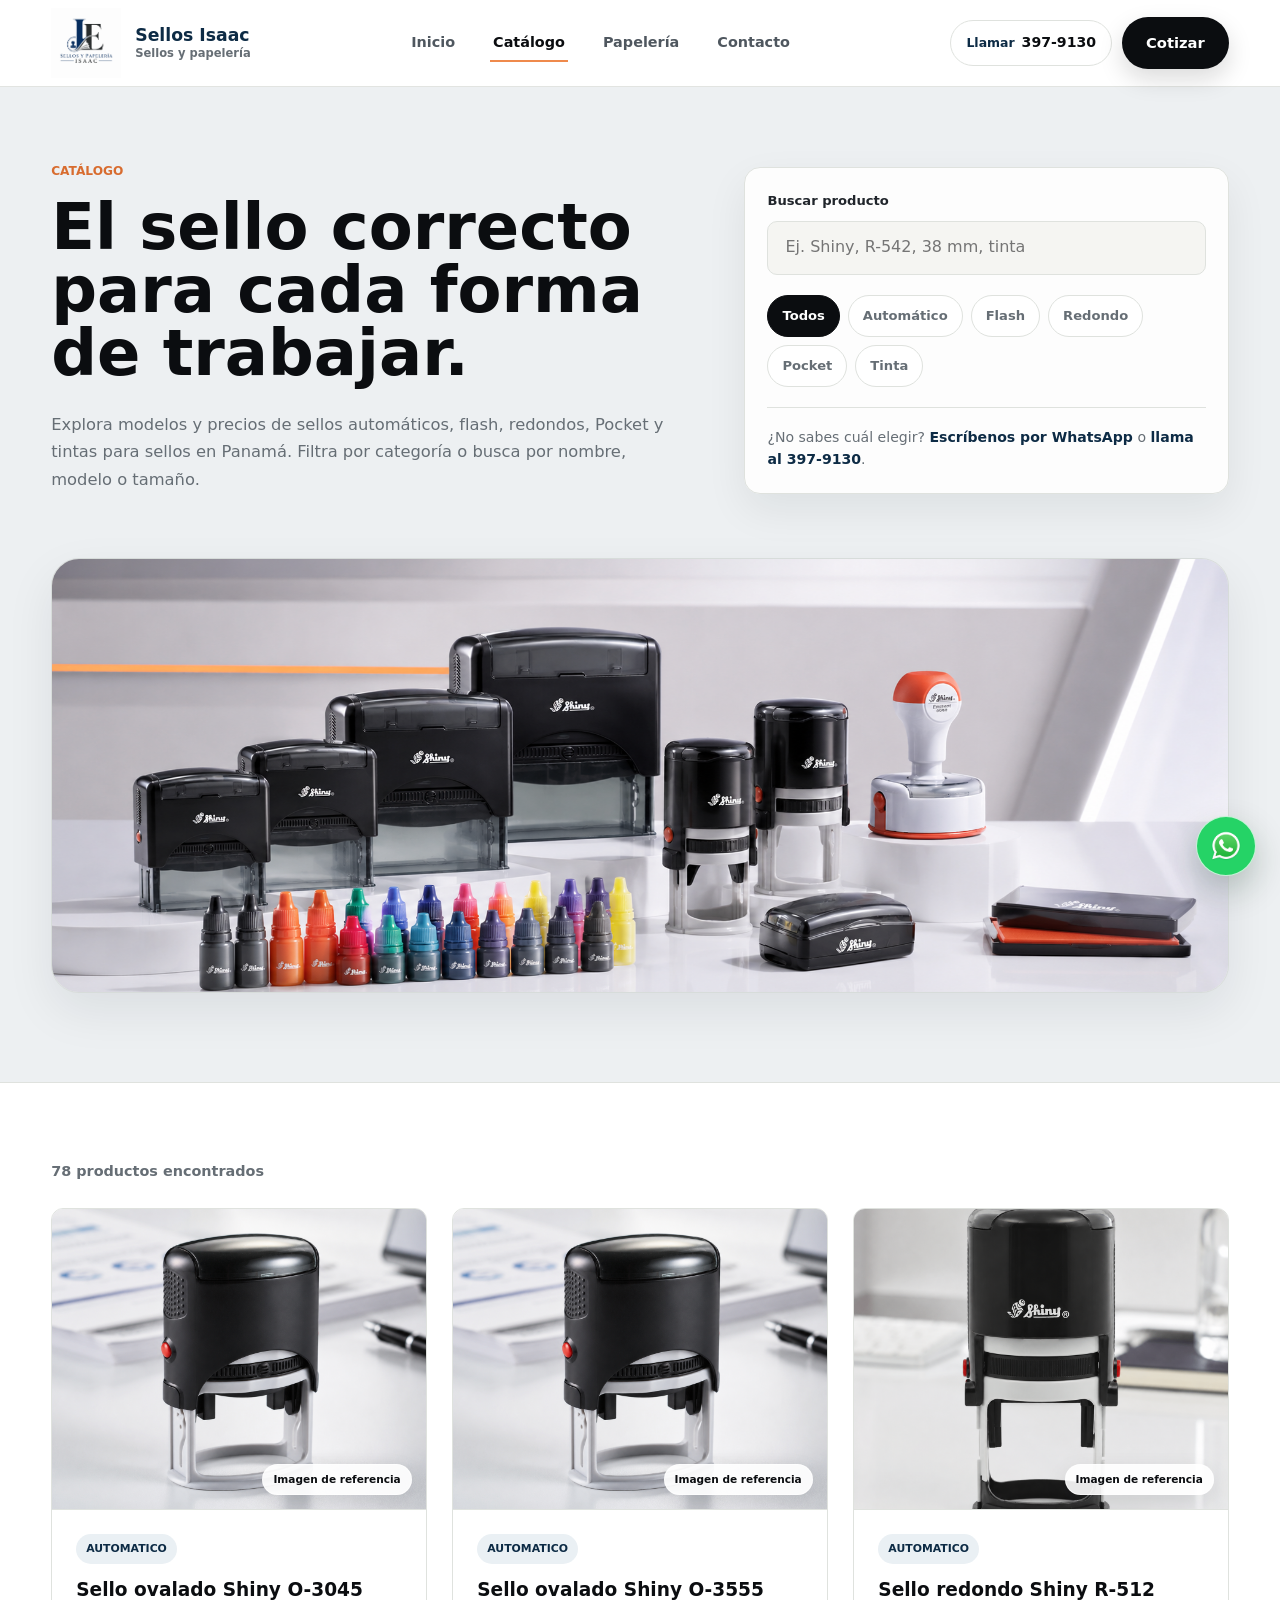
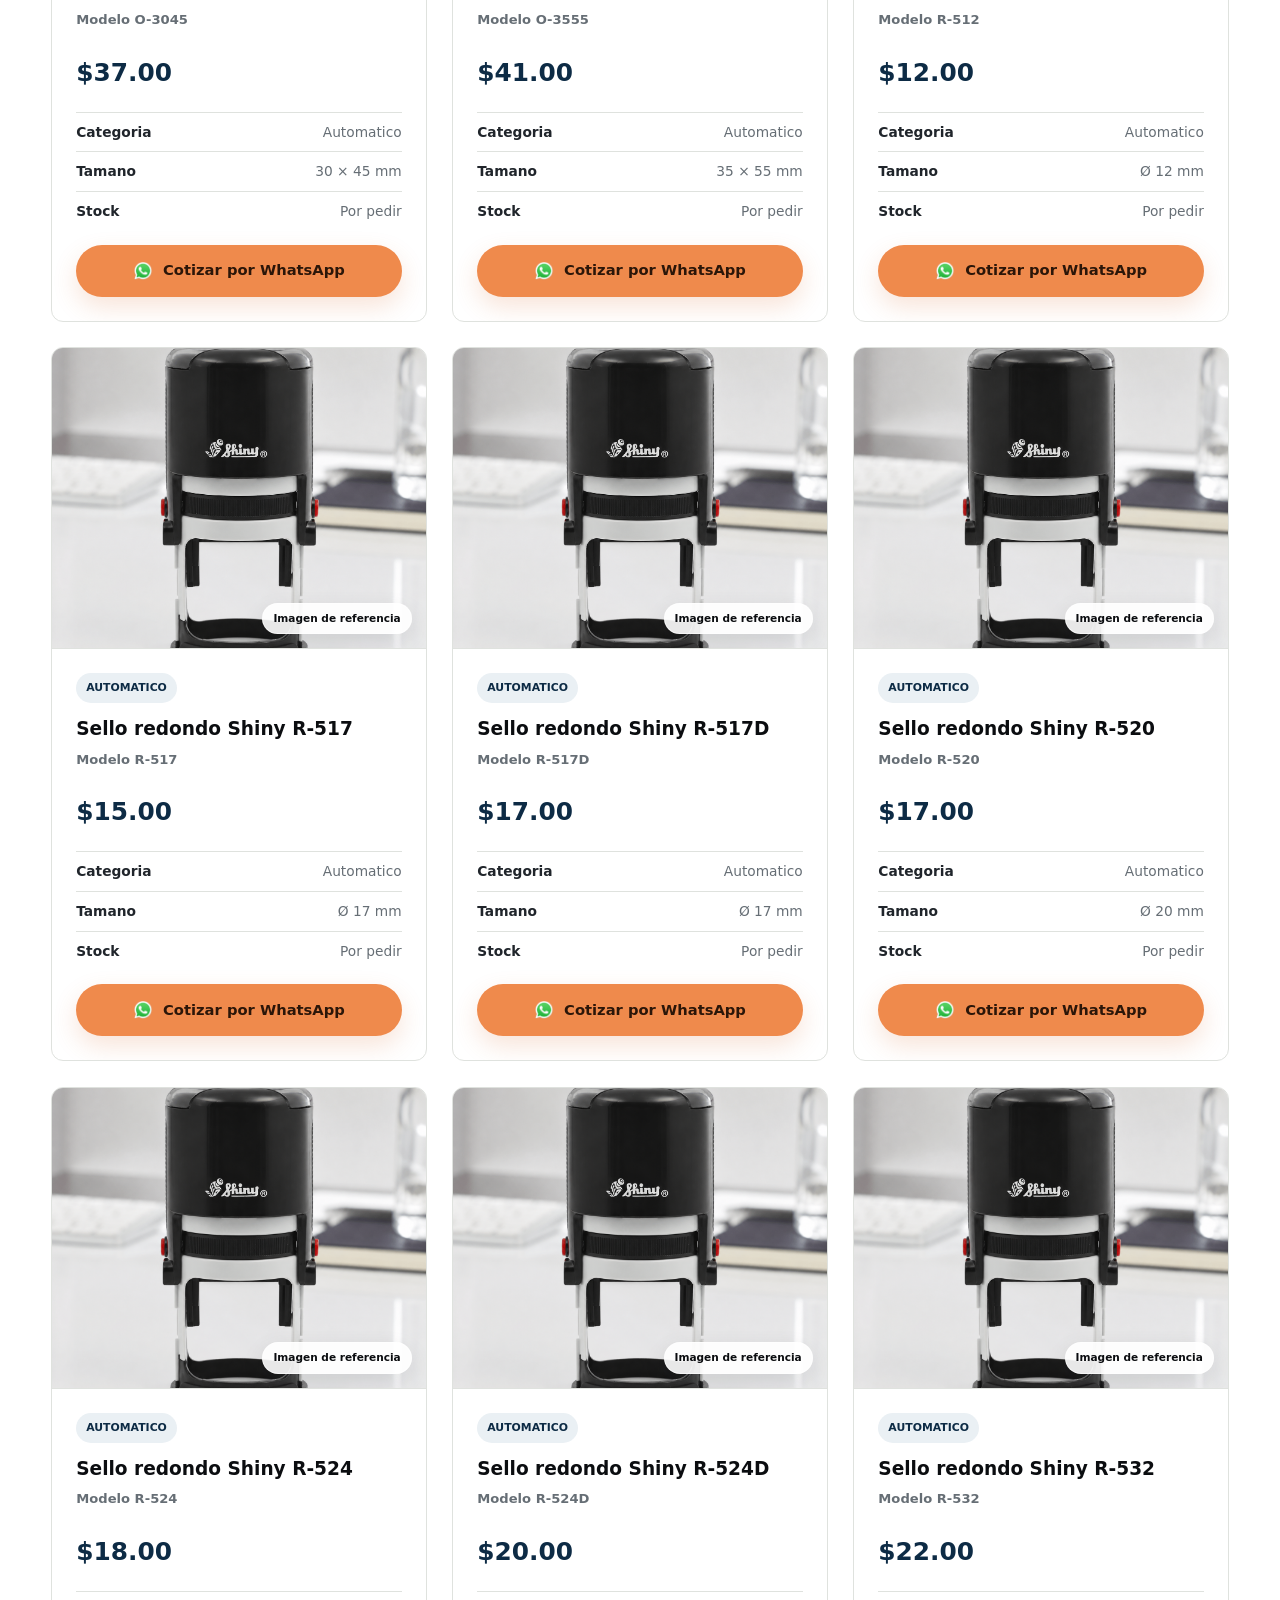
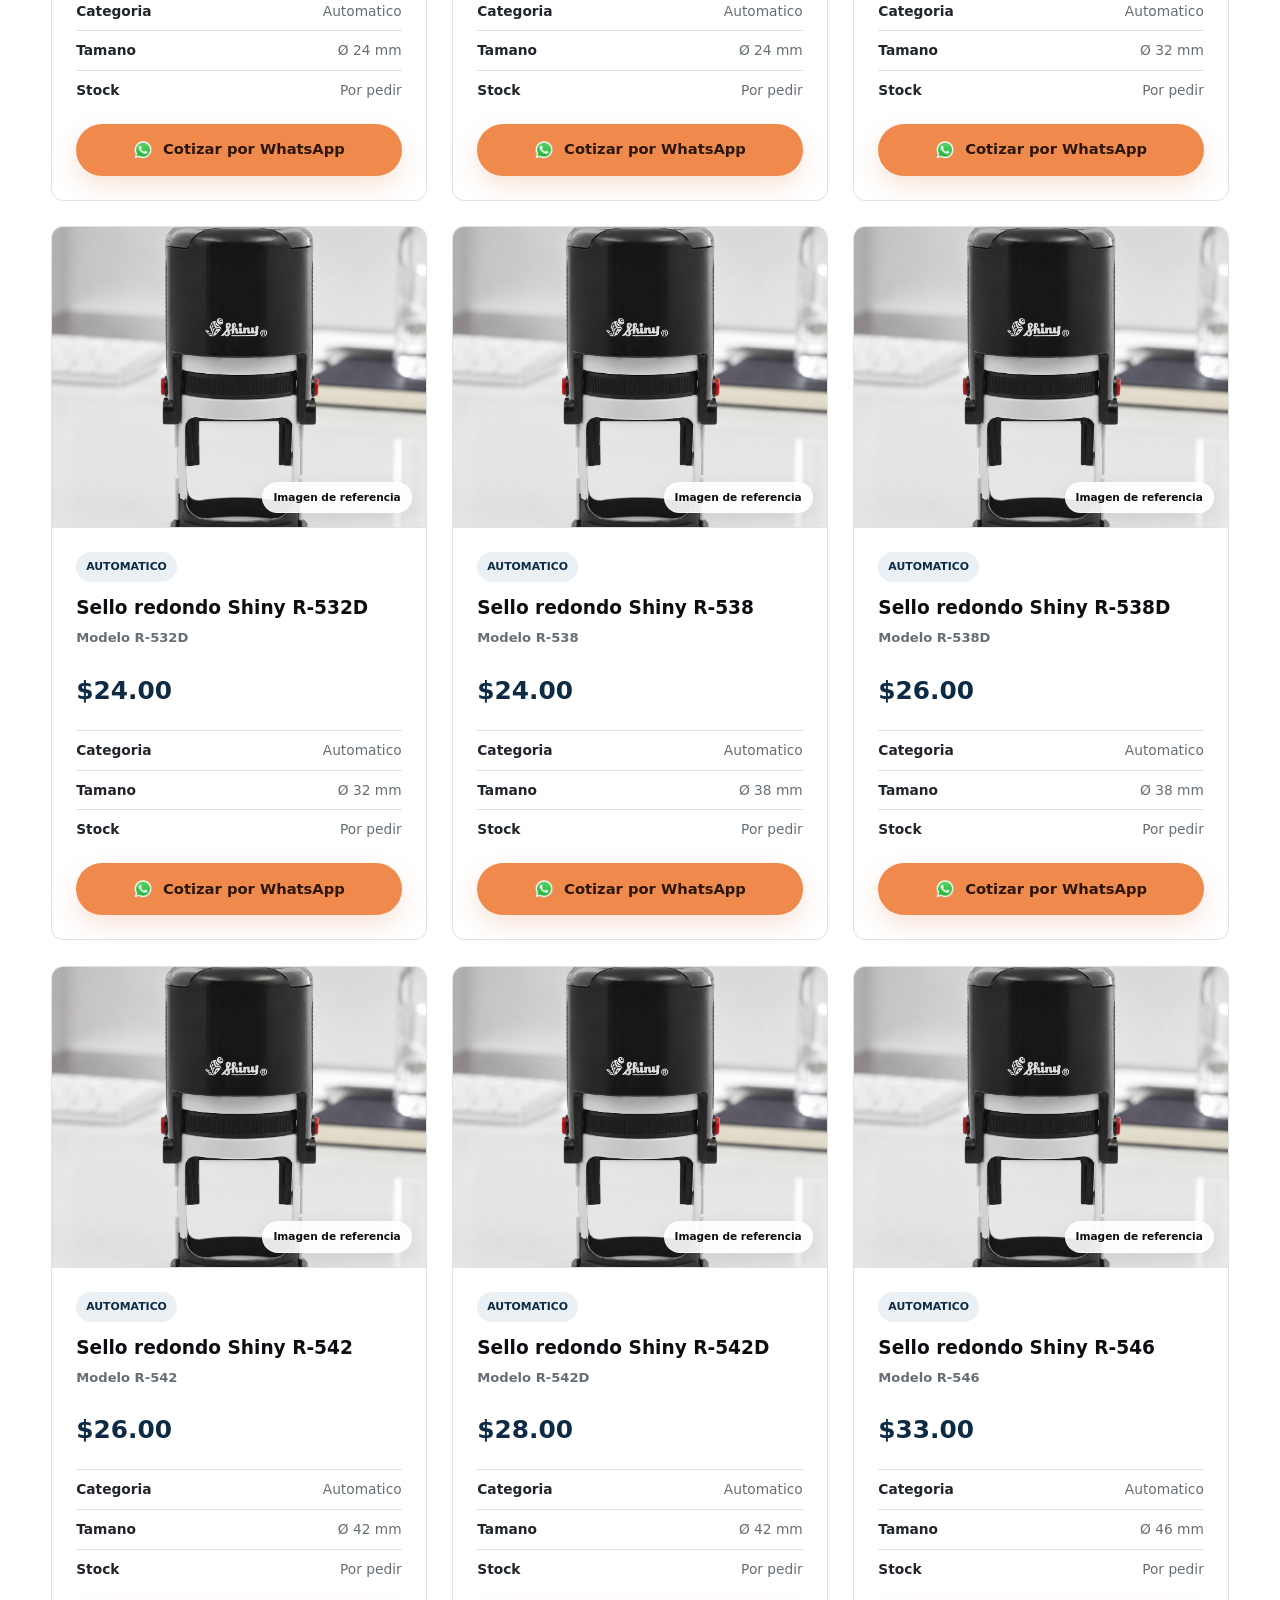
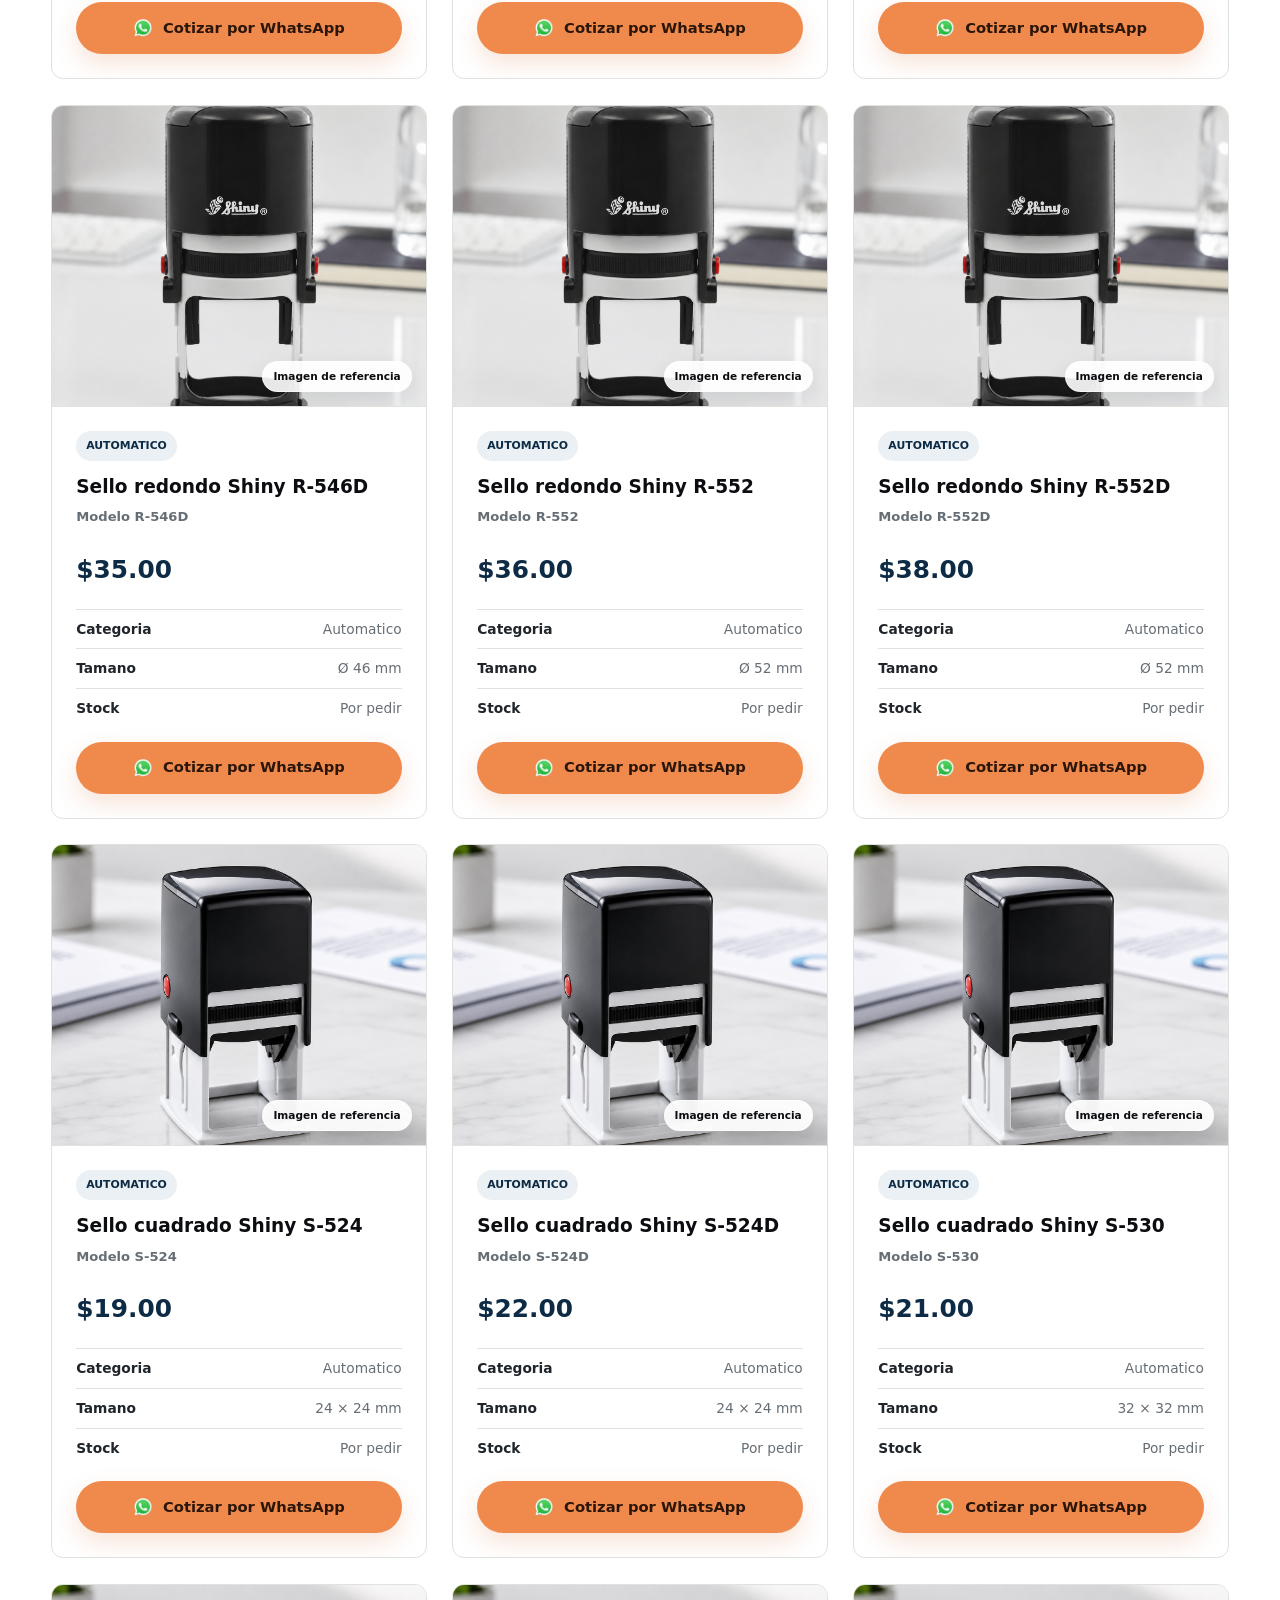
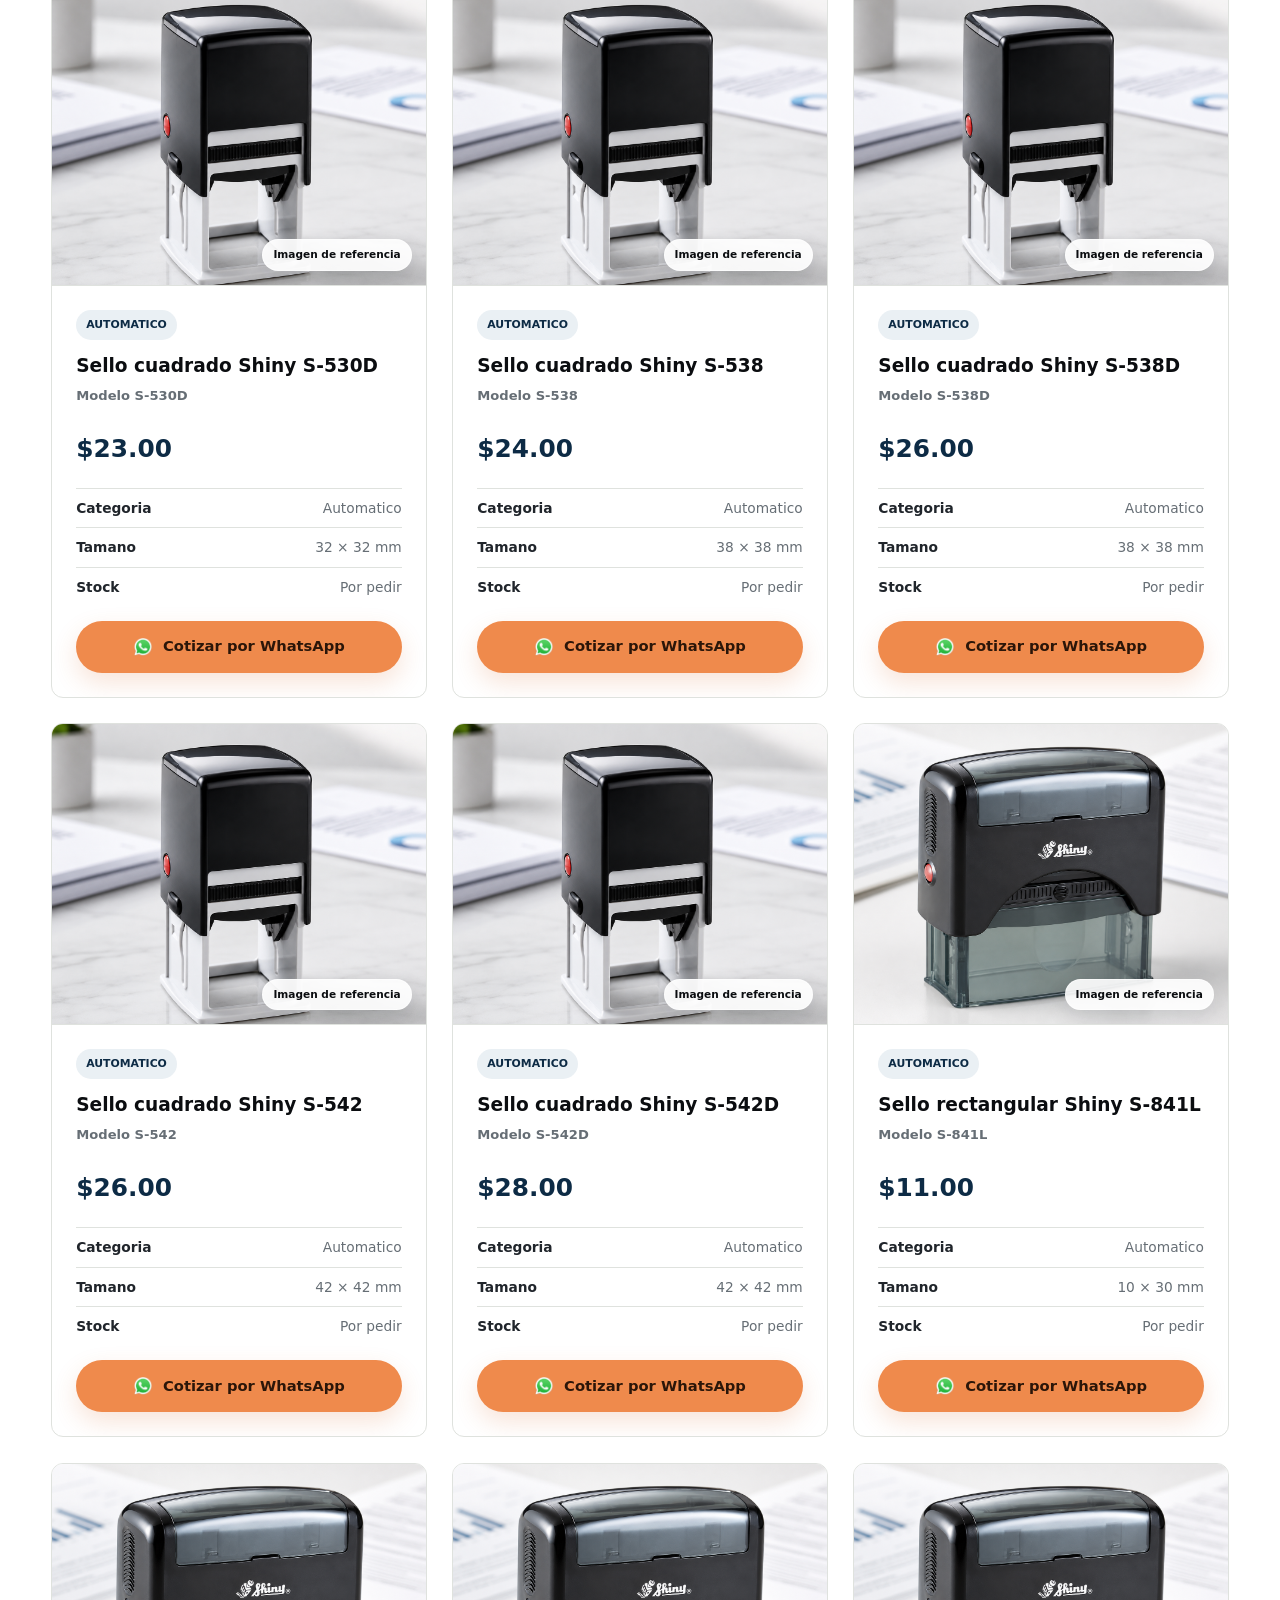
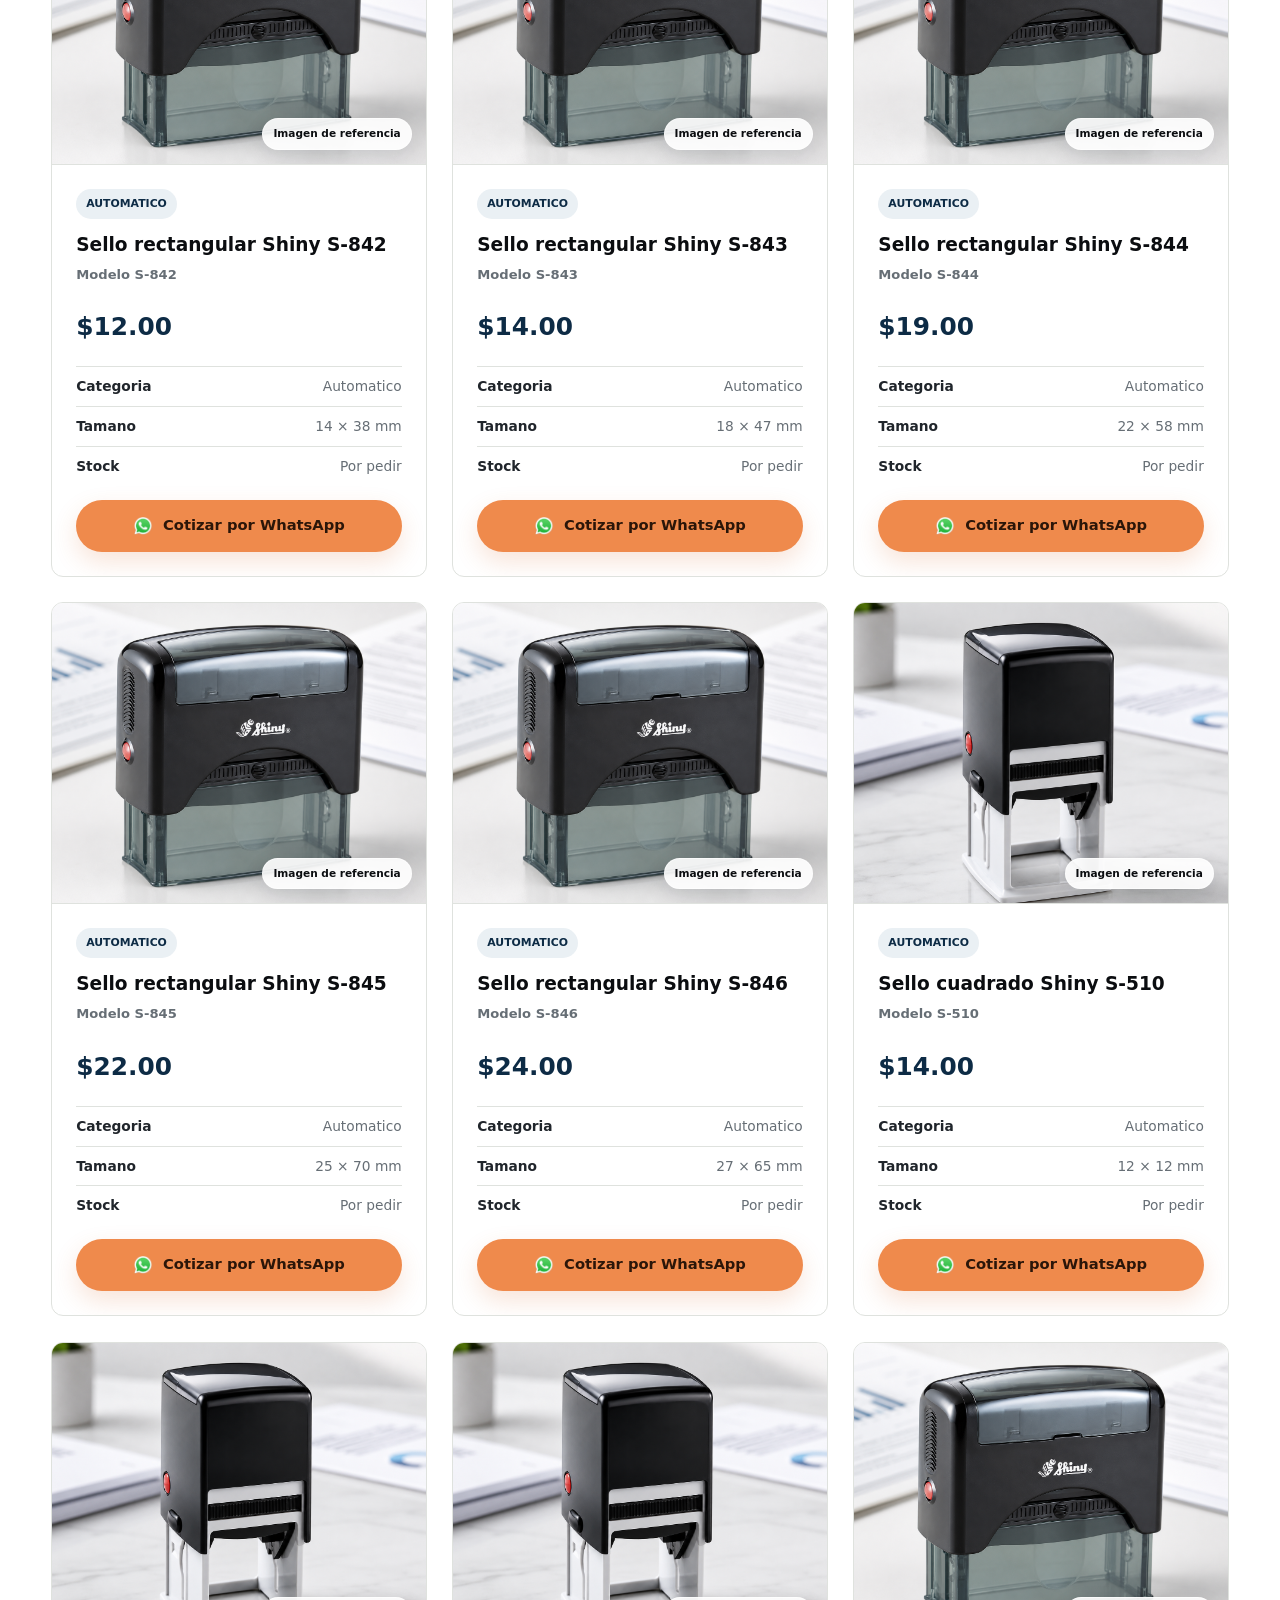
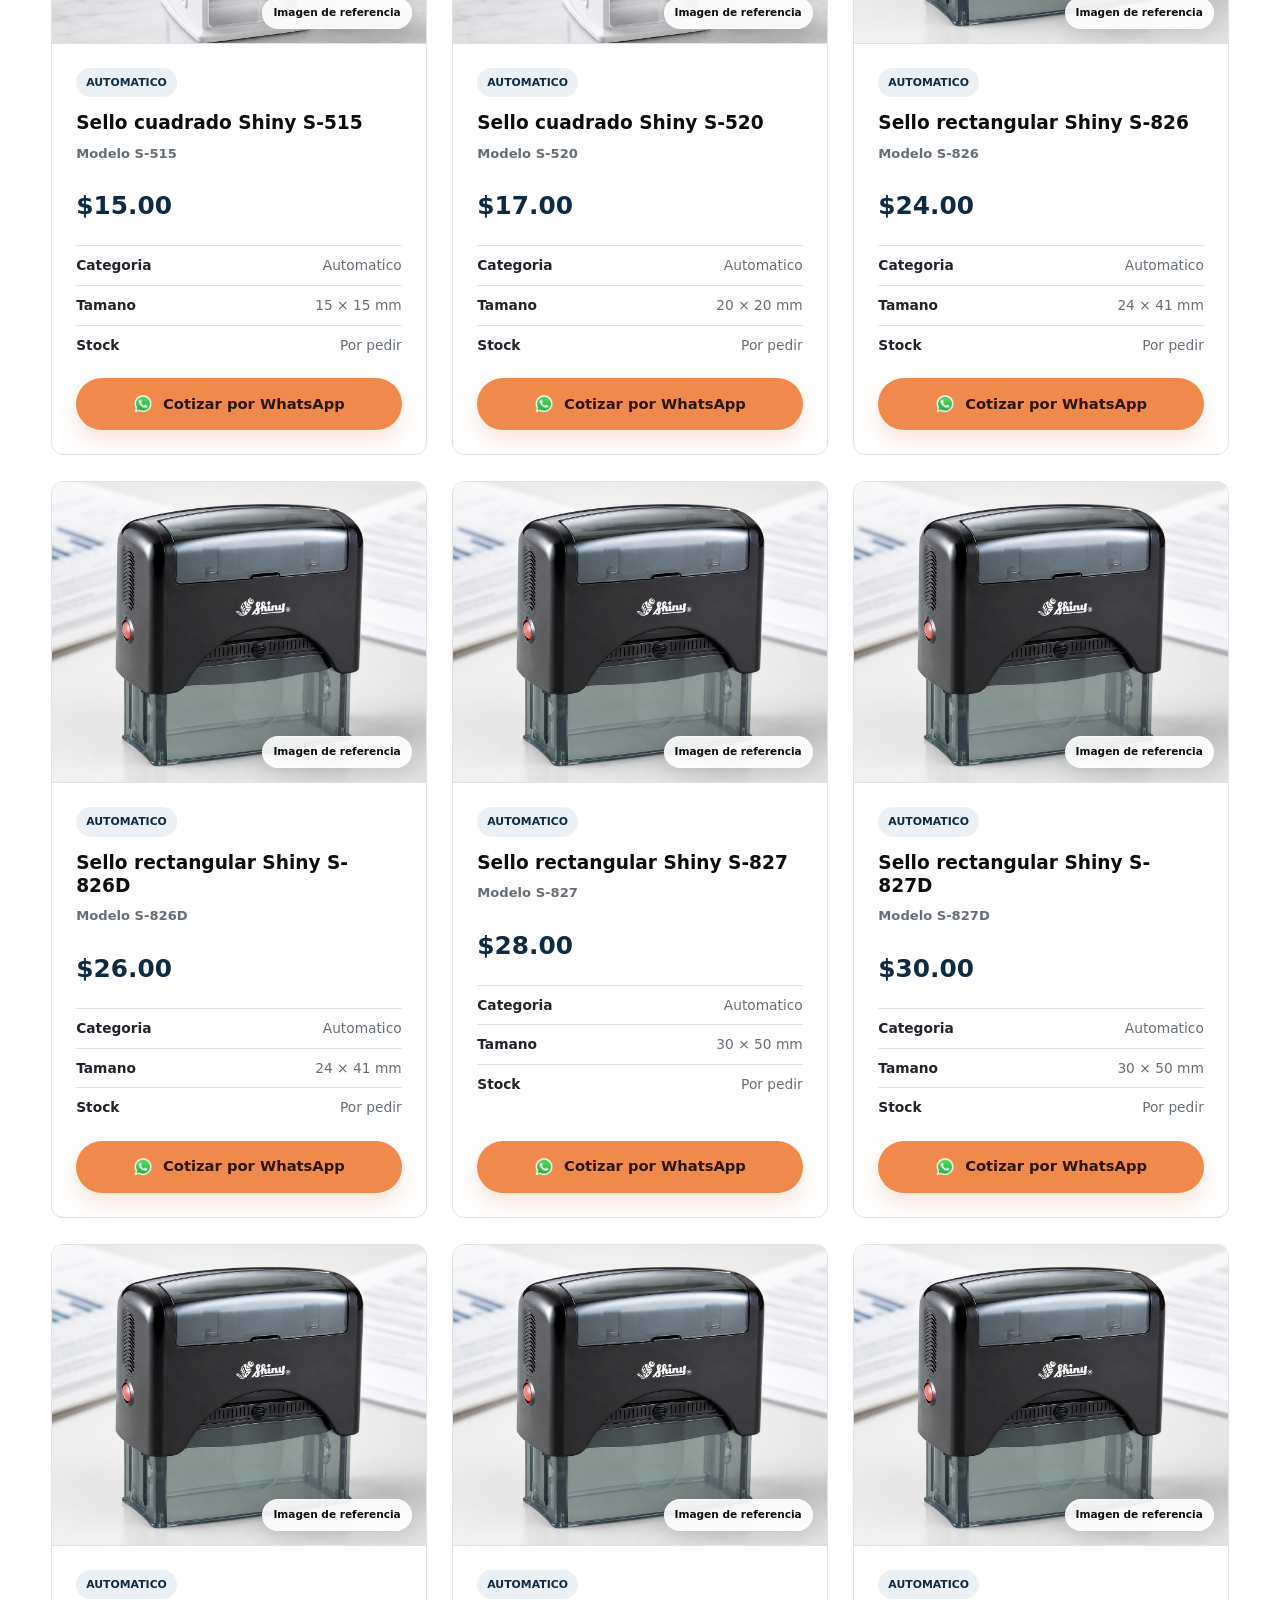
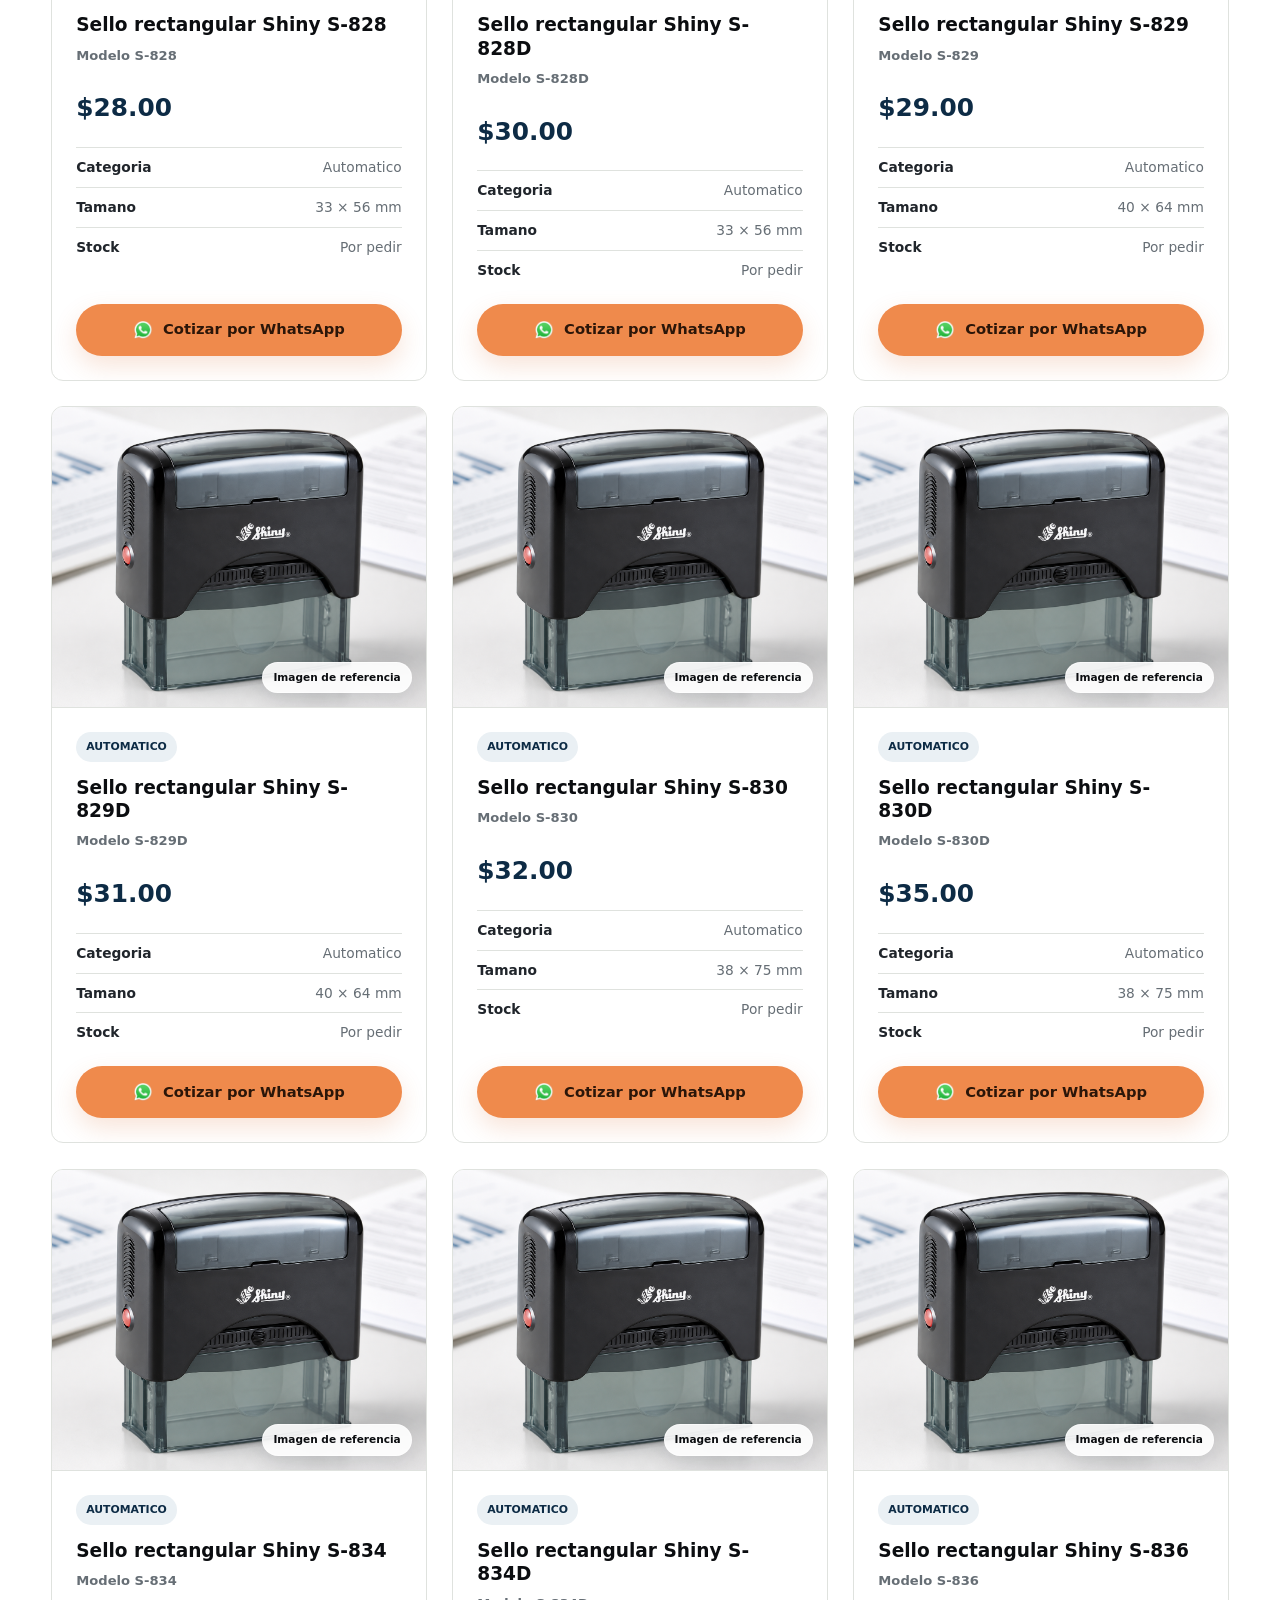
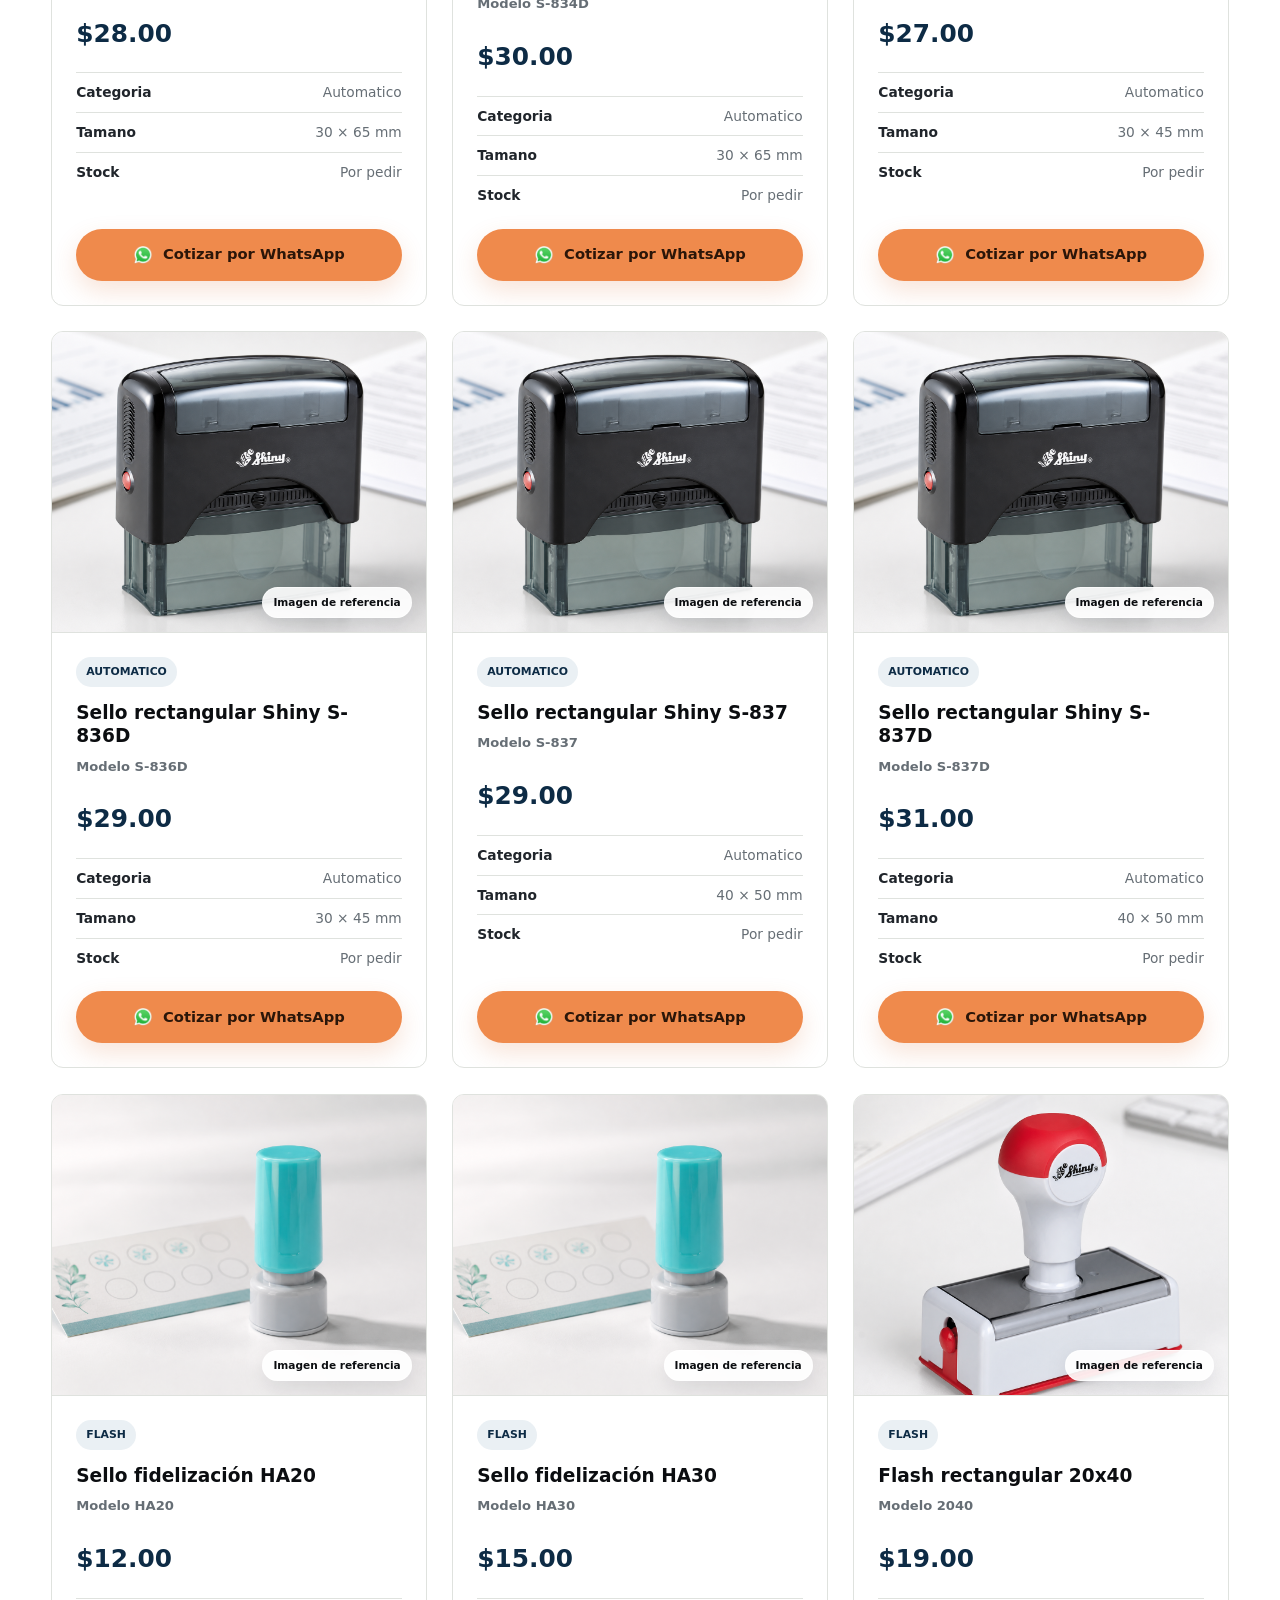
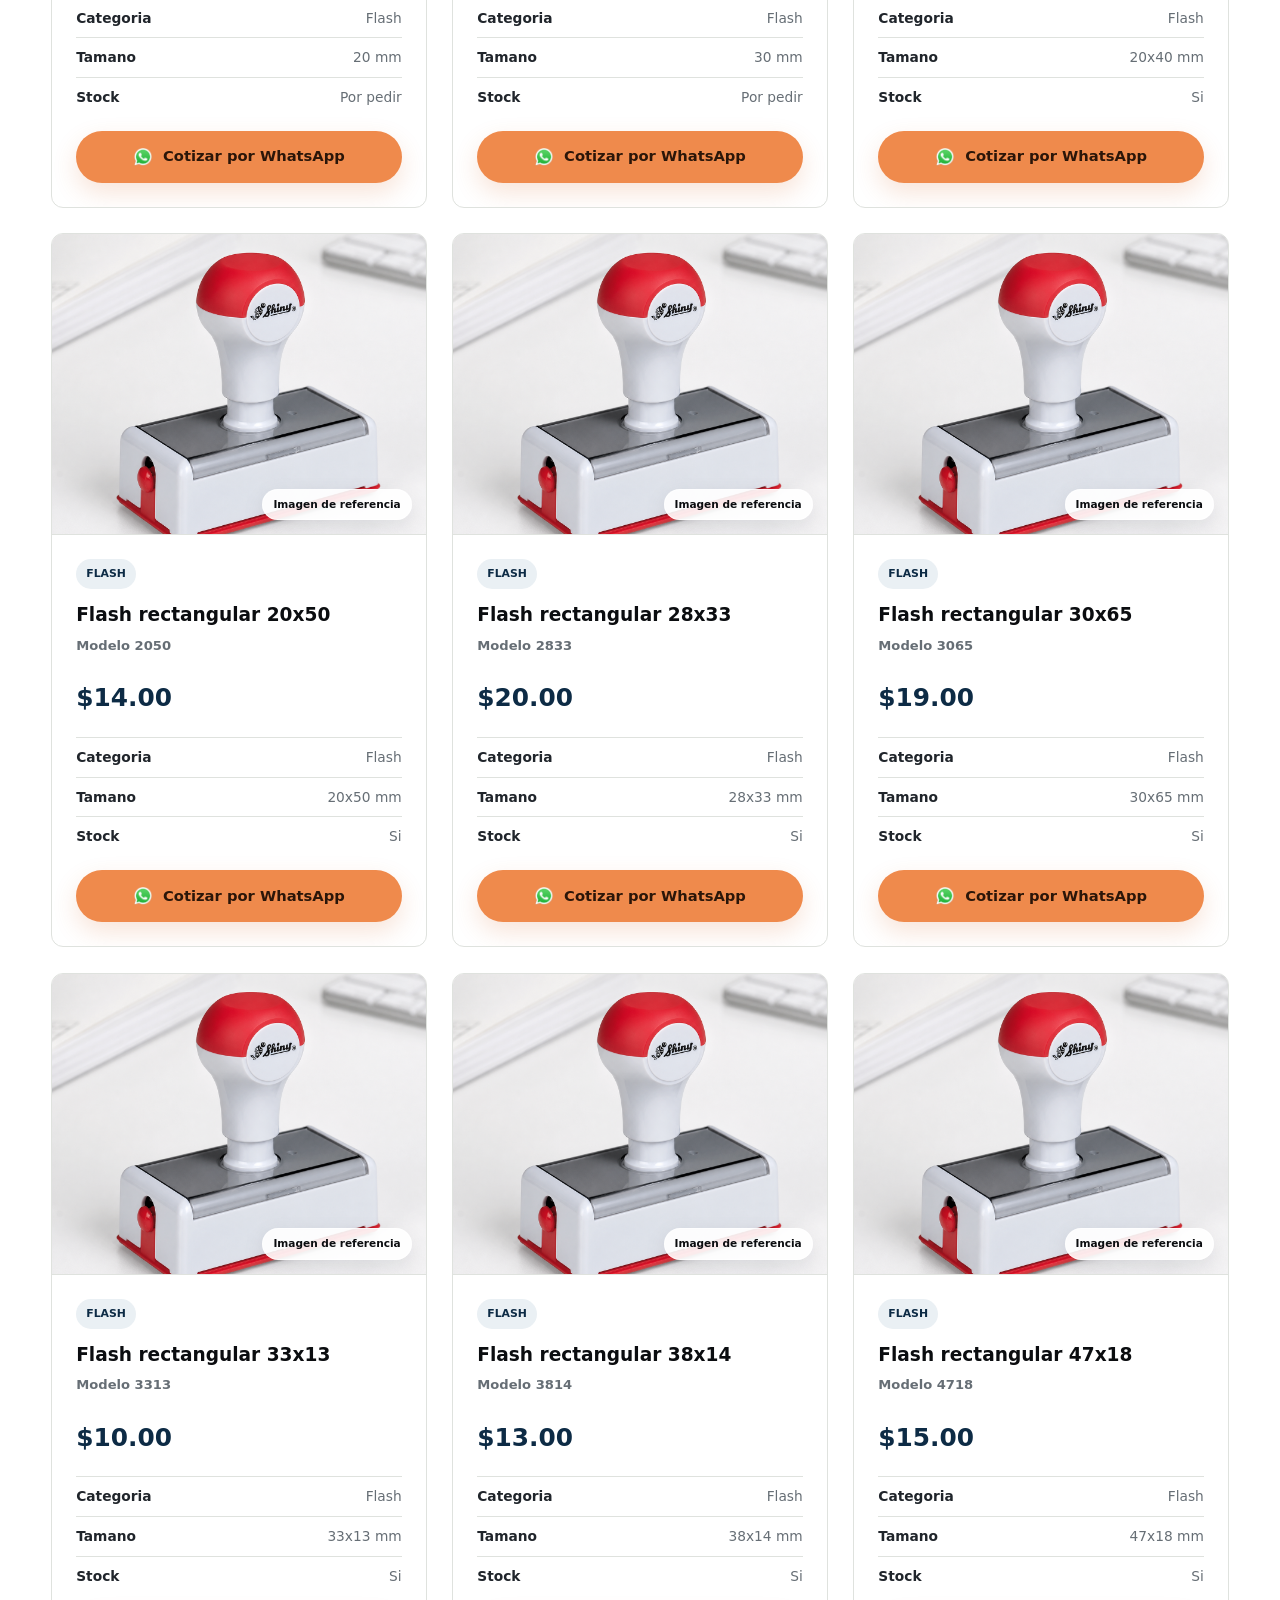
==== commit 3b6c82c5: "Agregar teléfono fijo y archivos SEO base Agregar teléfono fijo y archivos SEO base" ====
--- a/catalogo.html
+++ b/catalogo.html
@@ -30,7 +30,7 @@
     "url": "https://isaacentebi.com/",
     "logo": "https://isaacentebi.com/assets/logo/logo-sellos-isaac.png",
     "image": "https://isaacentebi.com/assets/img/hero/hero-sellos-premium.png",
-    "telephone": "+50767604522",
+    "telephone": ["+50767604522", "+5073979130"],
     "email": "sellosisaac@hotmail.com",
     "address": {
       "@type": "PostalAddress",
@@ -79,9 +79,13 @@
         <a class="active" href="catalogo.html">Cat&aacute;logo</a>
         <a href="papeleria.html">Papeler&iacute;a</a>
         <a href="contacto.html">Contacto</a>
+        <a class="nav-mobile-phone" href="tel:3979130" aria-label="Llamar al tel&eacute;fono fijo 397-9130">Llamar 397-9130</a>
         <a class="nav-mobile-cta" href="contacto.html">Cotizar</a>
       </nav>
-      <a class="btn header-cta" href="contacto.html">Cotizar</a>
+      <div class="header-actions">
+        <a class="header-phone" href="tel:3979130" aria-label="Llamar al tel&eacute;fono fijo 397-9130"><span>Llamar</span><strong>397-9130</strong></a>
+        <a class="btn header-cta" href="contacto.html">Cotizar</a>
+      </div>
     </div>
   </header>
 
@@ -107,6 +111,7 @@
               <button class="filter-btn" type="button" data-filtro="Pocket">Pocket</button>
               <button class="filter-btn" type="button" data-filtro="Tinta">Tinta</button>
             </div>
+            <p class="catalog-help">&iquest;No sabes cu&aacute;l elegir? <a href="https://wa.me/50767604522" target="_blank" rel="noopener">Escr&iacute;benos por WhatsApp</a> o <a href="tel:3979130" aria-label="Llamar al tel&eacute;fono fijo 397-9130">llama al 397-9130</a>.</p>
           </div>
         </div>
         <div class="premium-media catalog-hero-media" data-reveal>
@@ -137,6 +142,7 @@
       </div>
       <address class="footer-contact">
         <a href="https://wa.me/50767604522" target="_blank" rel="noopener">WhatsApp: +507 6760-4522</a>
+        <a href="tel:3979130" aria-label="Llamar al tel&eacute;fono fijo 397-9130">Tel&eacute;fono: 397-9130</a>
         <a href="https://www.instagram.com/sellosisaac/" target="_blank" rel="noopener">Instagram: @sellosisaac</a>
         <a href="mailto:sellosisaac@hotmail.com">sellosisaac@hotmail.com</a>
         <span>Lunes a viernes, 8:00 a.m. - 5:00 p.m. | S&aacute;bados, 8:00 a.m. - 12:00 p.m.</span>
--- a/css/styles.css
+++ b/css/styles.css
@@ -220,6 +220,7 @@
 }
 
 .nav-mobile-cta,
+.nav-mobile-phone,
 .nav-toggle {
   display: none;
 }
@@ -250,6 +251,44 @@
 .header-cta {
   min-height: 44px;
   padding: 11px 18px;
+}
+
+.header-actions {
+  display: flex;
+  align-items: center;
+  gap: 10px;
+}
+
+.header-phone {
+  display: inline-flex;
+  min-height: 44px;
+  align-items: center;
+  gap: 7px;
+  border: 1px solid var(--line);
+  border-radius: 999px;
+  padding: 10px 15px;
+  color: var(--blue);
+  background: var(--surface);
+  font-size: 0.78rem;
+  font-weight: 700;
+  white-space: nowrap;
+  transition: color 180ms ease, border-color 180ms ease, background-color 180ms ease;
+}
+
+.header-phone strong {
+  color: var(--ink);
+  font-size: 0.88rem;
+  font-weight: 850;
+}
+
+.header-phone:hover {
+  color: var(--white);
+  border-color: var(--blue);
+  background: var(--blue);
+}
+
+.header-phone:hover strong {
+  color: var(--white);
 }
 
 /* Buttons and links */
@@ -309,6 +348,18 @@
   background: var(--orange);
 }
 
+.btn-call-light {
+  color: var(--white);
+  border-color: rgba(255, 255, 255, 0.34);
+  background: transparent;
+}
+
+.btn-call-light:hover {
+  color: var(--ink);
+  border-color: var(--white);
+  background: var(--white);
+}
+
 .btn-full {
   width: 100%;
 }
@@ -415,6 +466,20 @@
   margin-top: 34px;
 }
 
+.hero-contact-note {
+  margin: 22px 0 0;
+  color: var(--muted);
+  font-size: 0.94rem;
+}
+
+.hero-contact-note a {
+  color: var(--blue);
+  font-weight: 850;
+  text-decoration: underline;
+  text-decoration-color: rgba(23, 75, 112, 0.28);
+  text-underline-offset: 4px;
+}
+
 .hero-media {
   position: relative;
   z-index: 0;
@@ -790,6 +855,20 @@
   color: var(--white);
 }
 
+.final-cta-phone {
+  margin: 24px 0 0;
+  color: rgba(255, 255, 255, 0.66);
+  font-size: 1rem;
+}
+
+.final-cta-phone a {
+  color: var(--white);
+  font-weight: 850;
+  text-decoration: underline;
+  text-decoration-color: rgba(255, 255, 255, 0.34);
+  text-underline-offset: 4px;
+}
+
 .final-cta-actions {
   display: flex;
   flex-wrap: wrap;
@@ -923,6 +1002,24 @@
 
 .catalog-hero-toolbar .filter-group {
   justify-content: flex-start;
+}
+
+.catalog-help {
+  margin: 0;
+  border-top: 1px solid var(--line);
+  padding-top: 18px;
+  color: var(--muted);
+  font-size: 0.88rem;
+  line-height: 1.6;
+}
+
+.catalog-help a {
+  color: var(--blue);
+  font-weight: 800;
+}
+
+.catalog-help a:hover {
+  color: var(--orange-dark);
 }
 
 .search-wrap label,
@@ -1336,6 +1433,18 @@
   color: #ffb17d;
 }
 
+.contact-panel-actions {
+  display: grid;
+  grid-template-columns: minmax(0, 1.15fr) minmax(0, 0.85fr);
+  gap: 12px;
+}
+
+.contact-panel-actions .btn {
+  width: 100%;
+  min-width: 0;
+  padding-inline: 16px;
+}
+
 .contact-section {
   background: var(--paper);
 }
@@ -1635,6 +1744,20 @@
   }
 }
 
+@media (max-width: 1200px) {
+  .header-content {
+    gap: 22px;
+  }
+
+  .main-nav a {
+    padding-inline: 10px;
+  }
+
+  .header-phone span {
+    display: none;
+  }
+}
+
 @media (max-width: 1020px) {
   .hero-layout,
   .inner-hero-layout {
@@ -1701,6 +1824,10 @@
   }
 
   .header-cta {
+    display: none;
+  }
+
+  .header-actions {
     display: none;
   }
 
@@ -1751,6 +1878,17 @@
     background: var(--ink);
   }
 
+  .main-nav .nav-mobile-phone {
+    display: inline-flex;
+    justify-content: center;
+    margin-top: 6px;
+    border: 1px solid var(--line);
+    border-radius: 999px;
+    color: var(--blue);
+    background: var(--paper);
+    font-weight: 850;
+  }
+
   .site-header.nav-open .nav-toggle span:first-child {
     transform: translateY(6.5px) rotate(45deg);
   }
@@ -2082,4 +2220,8 @@
     border-right: 0;
     padding-inline: 0;
   }
-}
+
+  .contact-panel-actions {
+    grid-template-columns: 1fr;
+  }
+}
